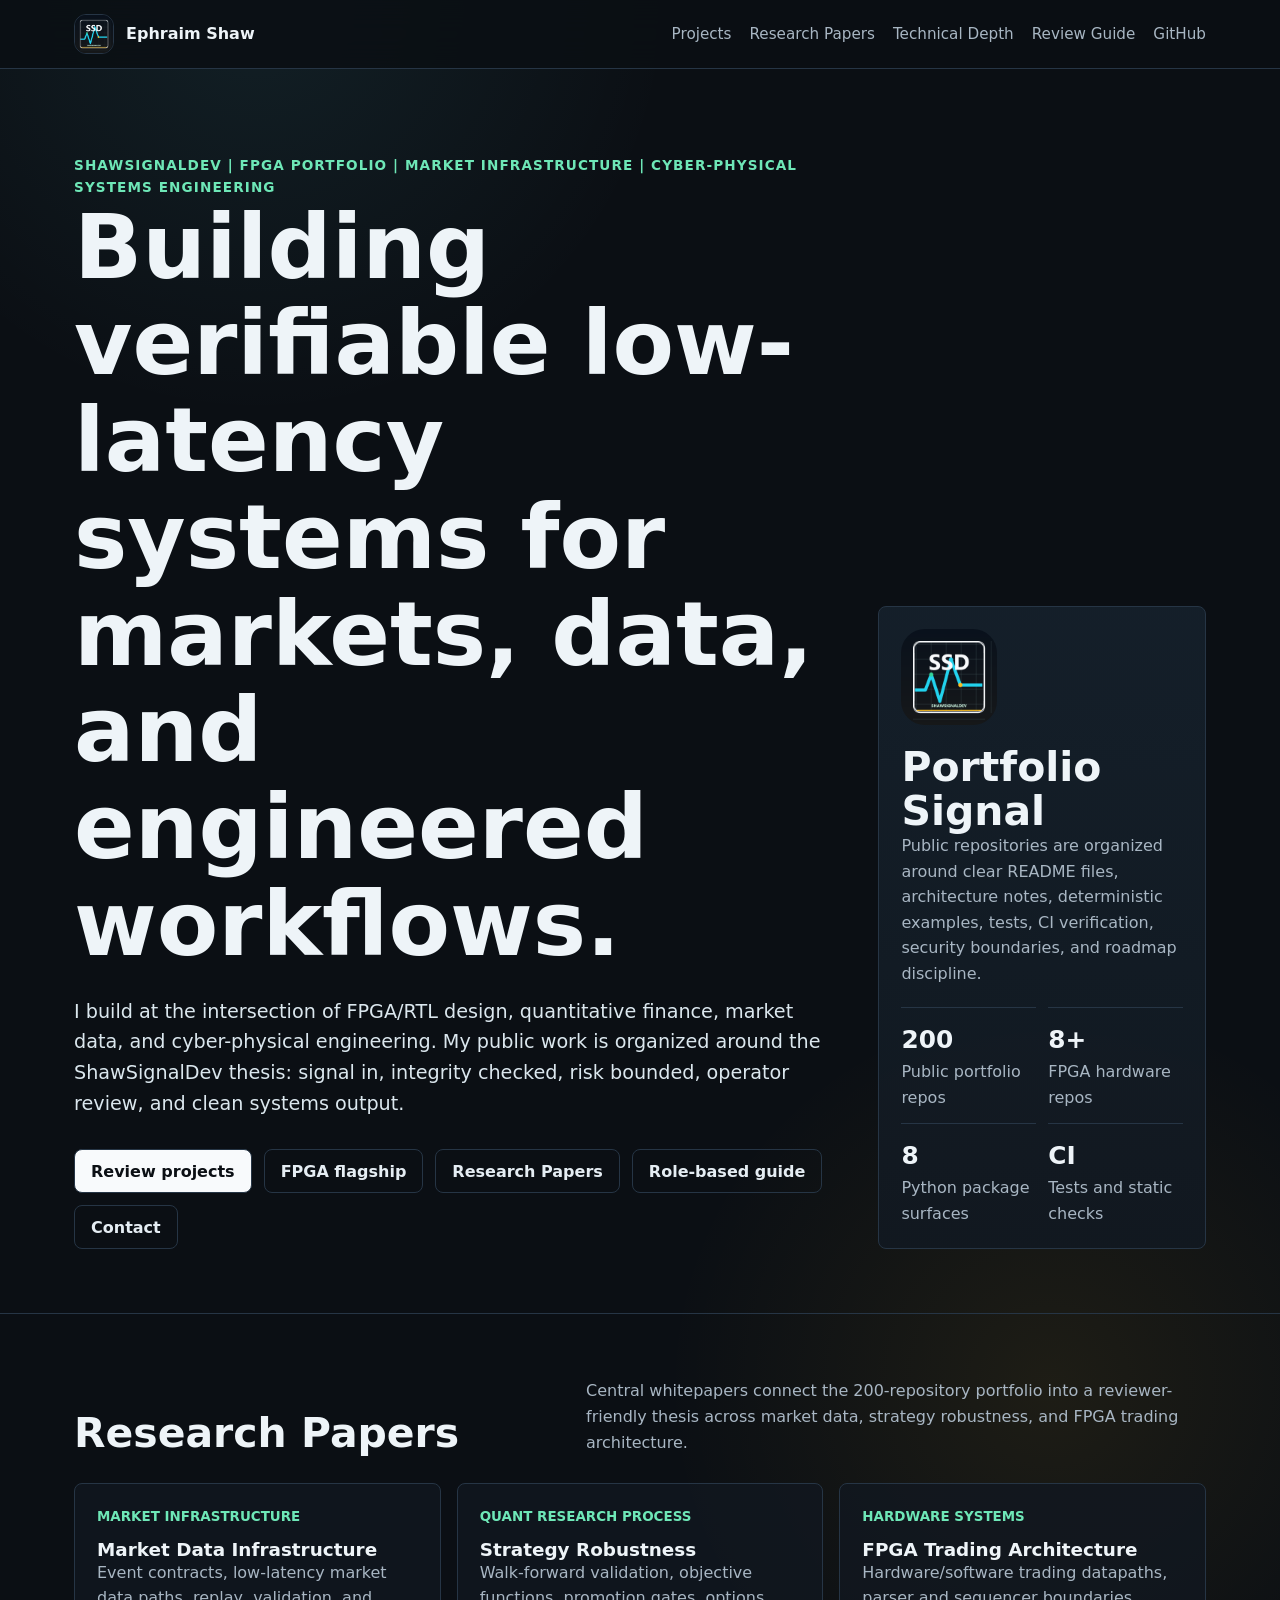
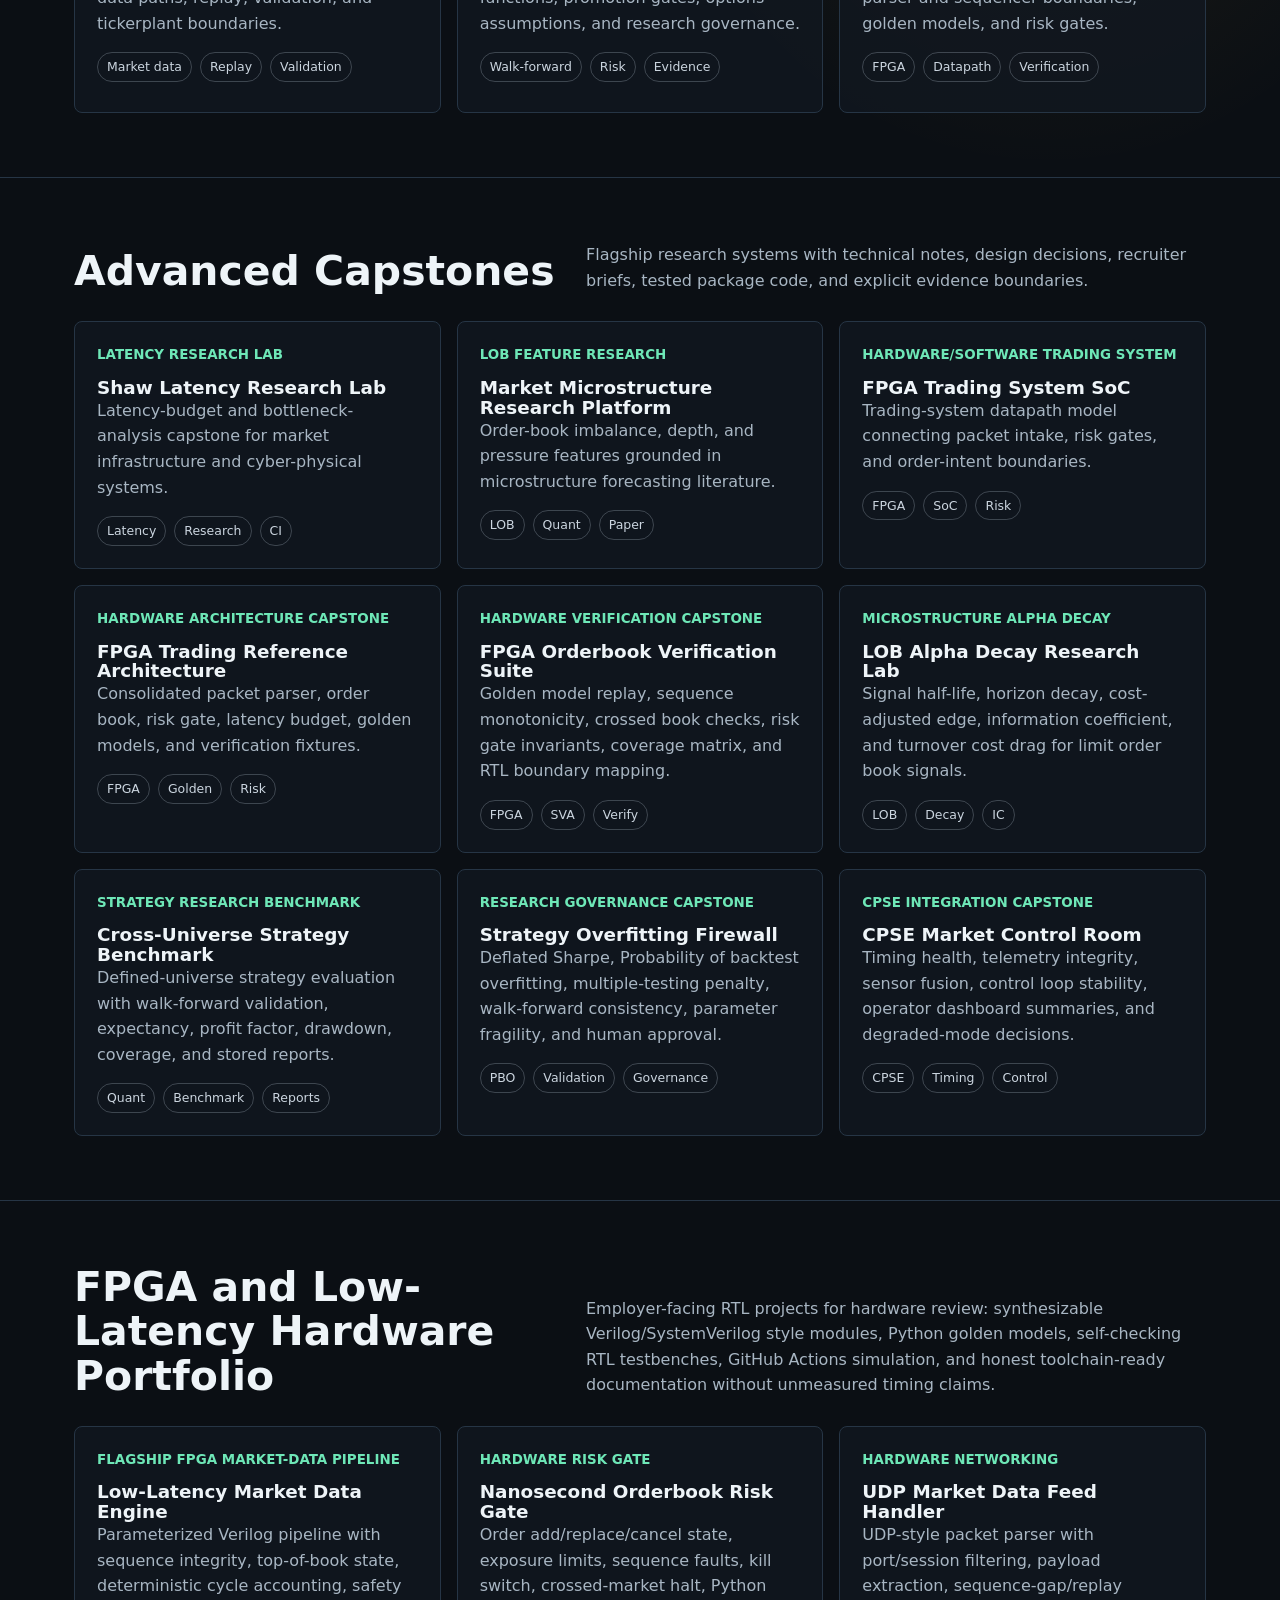
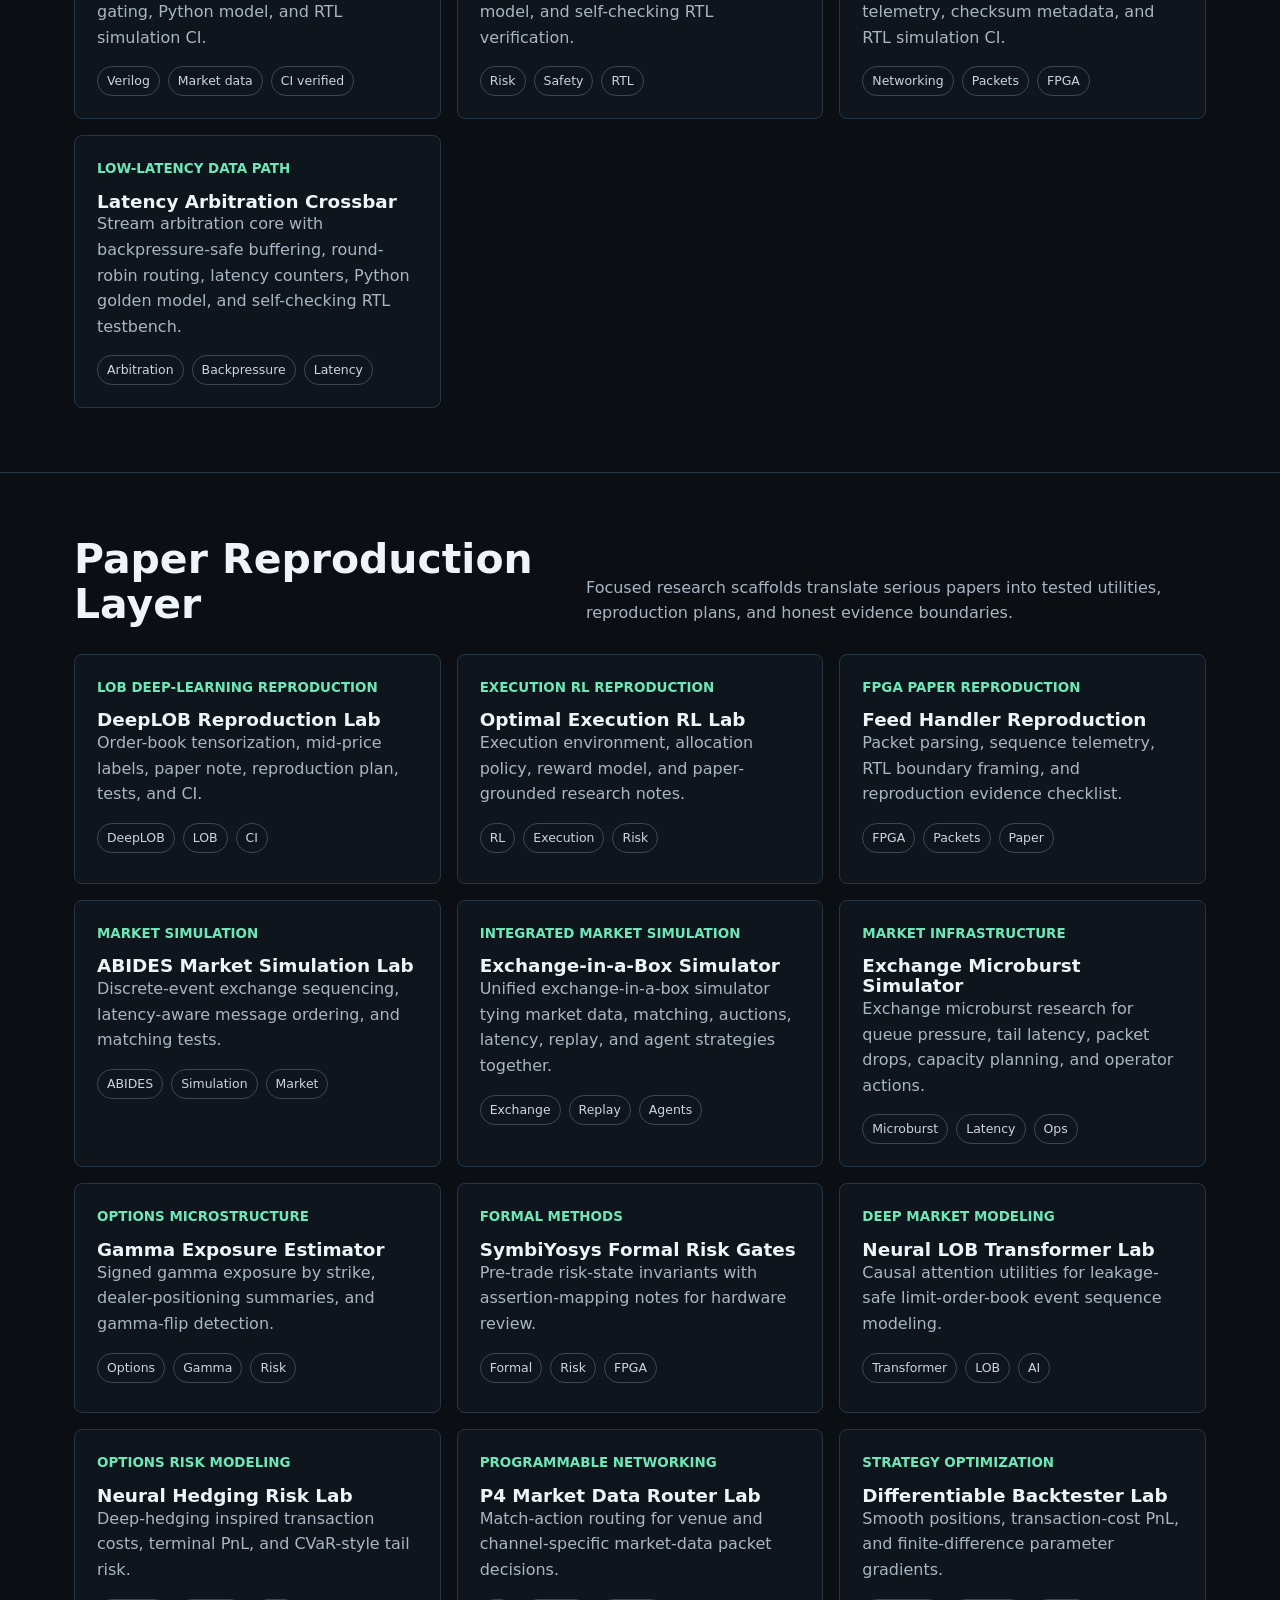
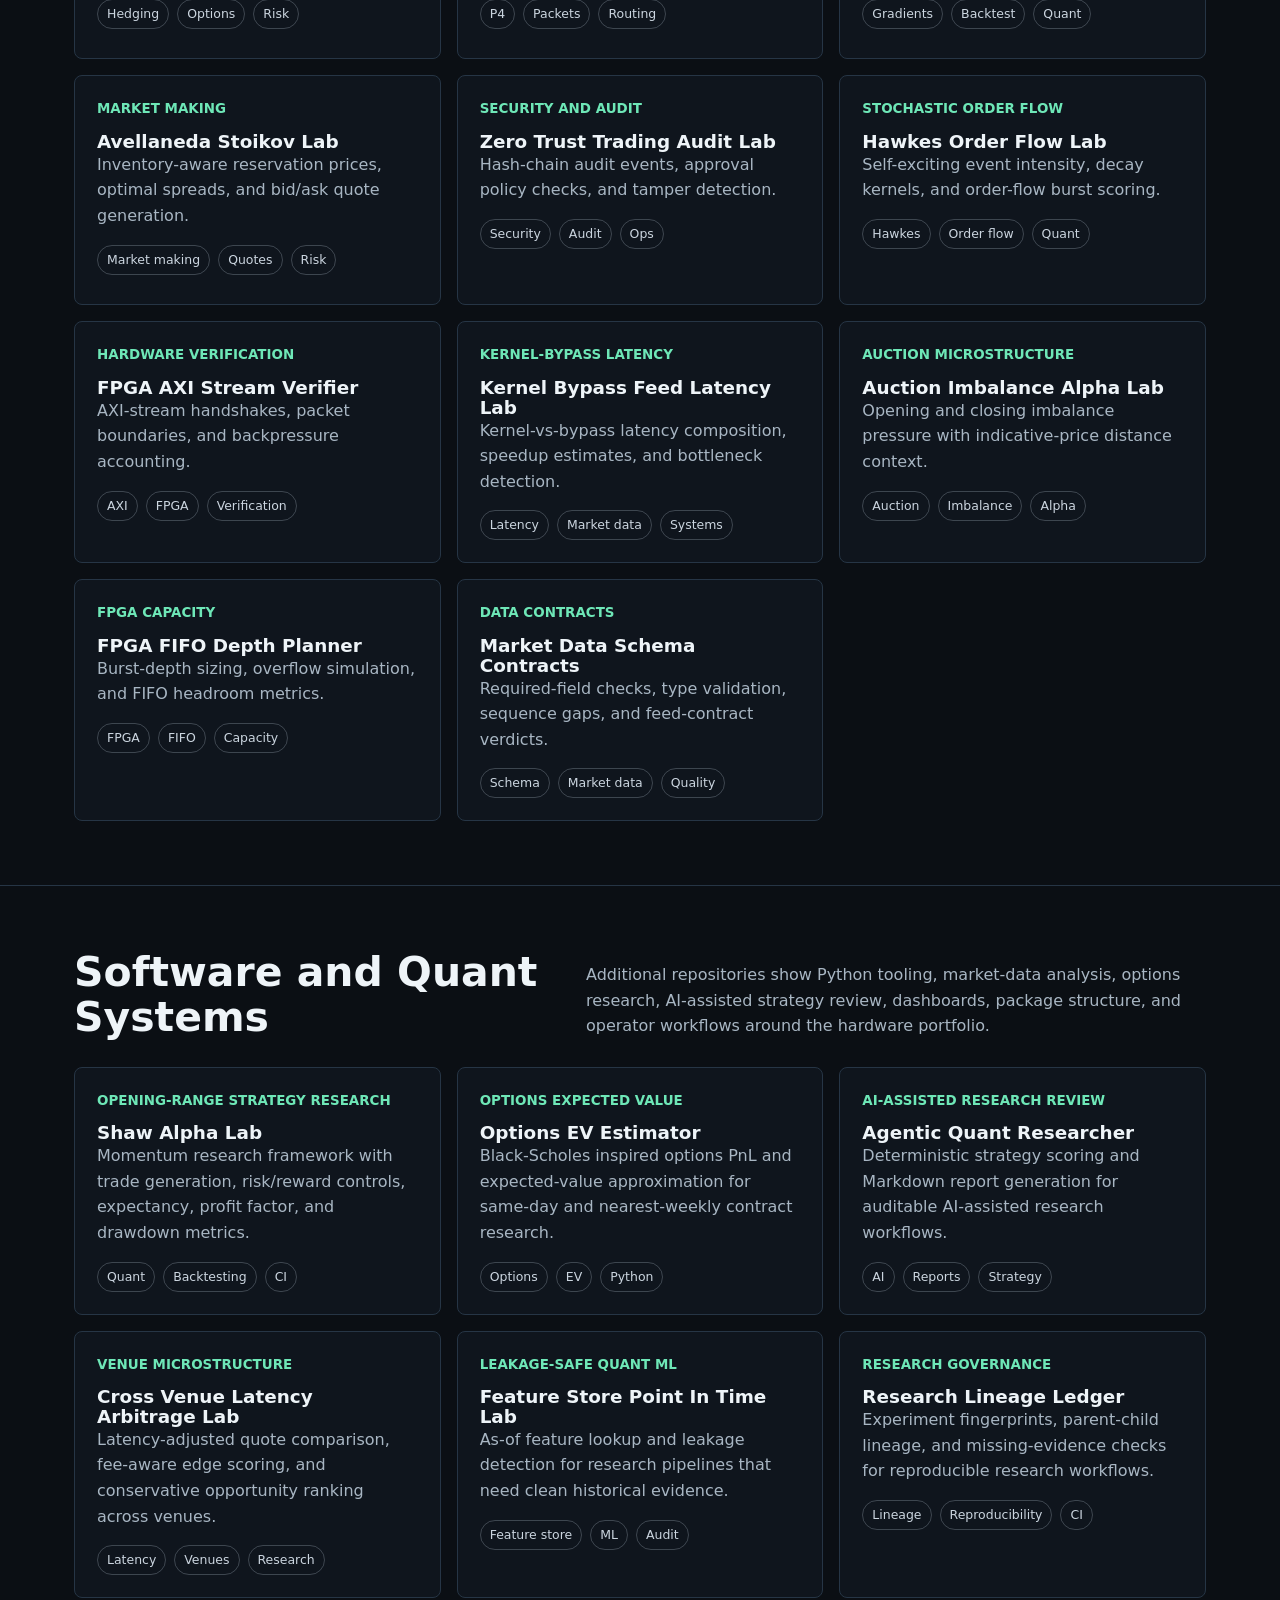
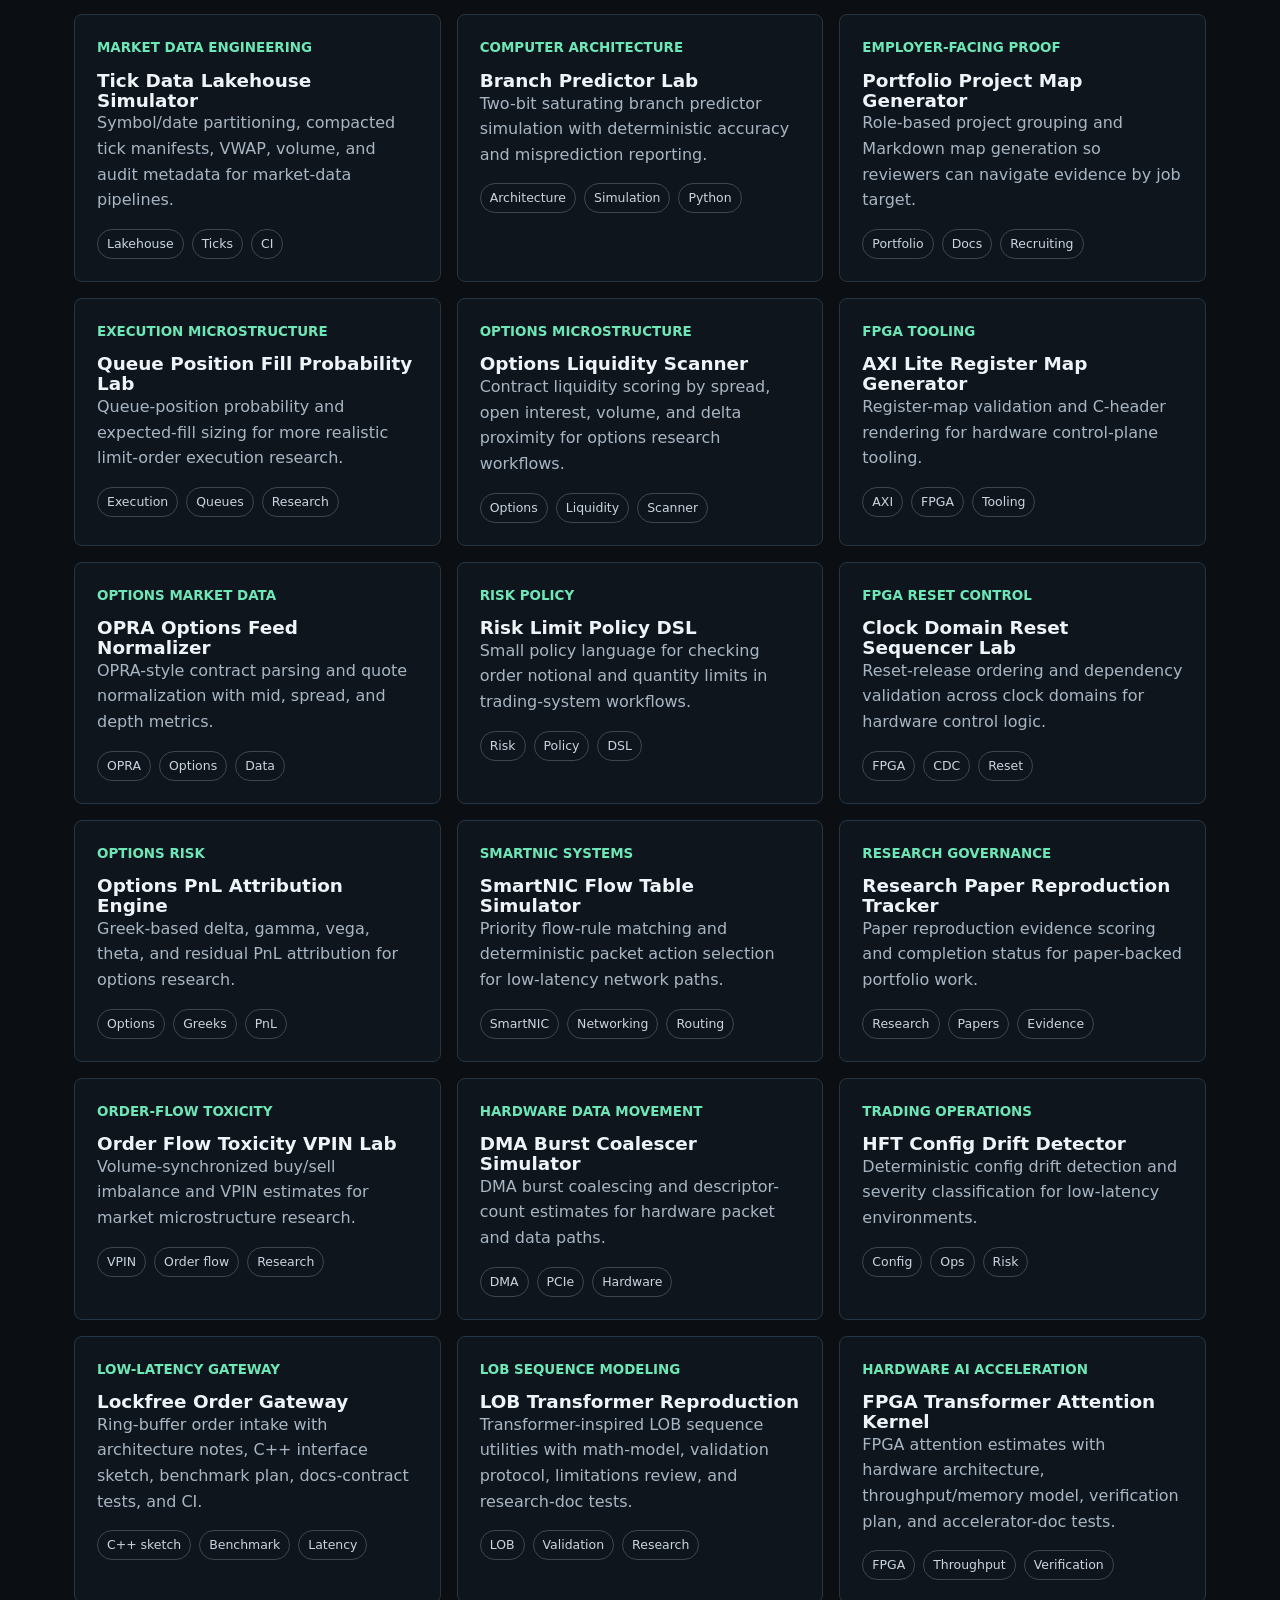
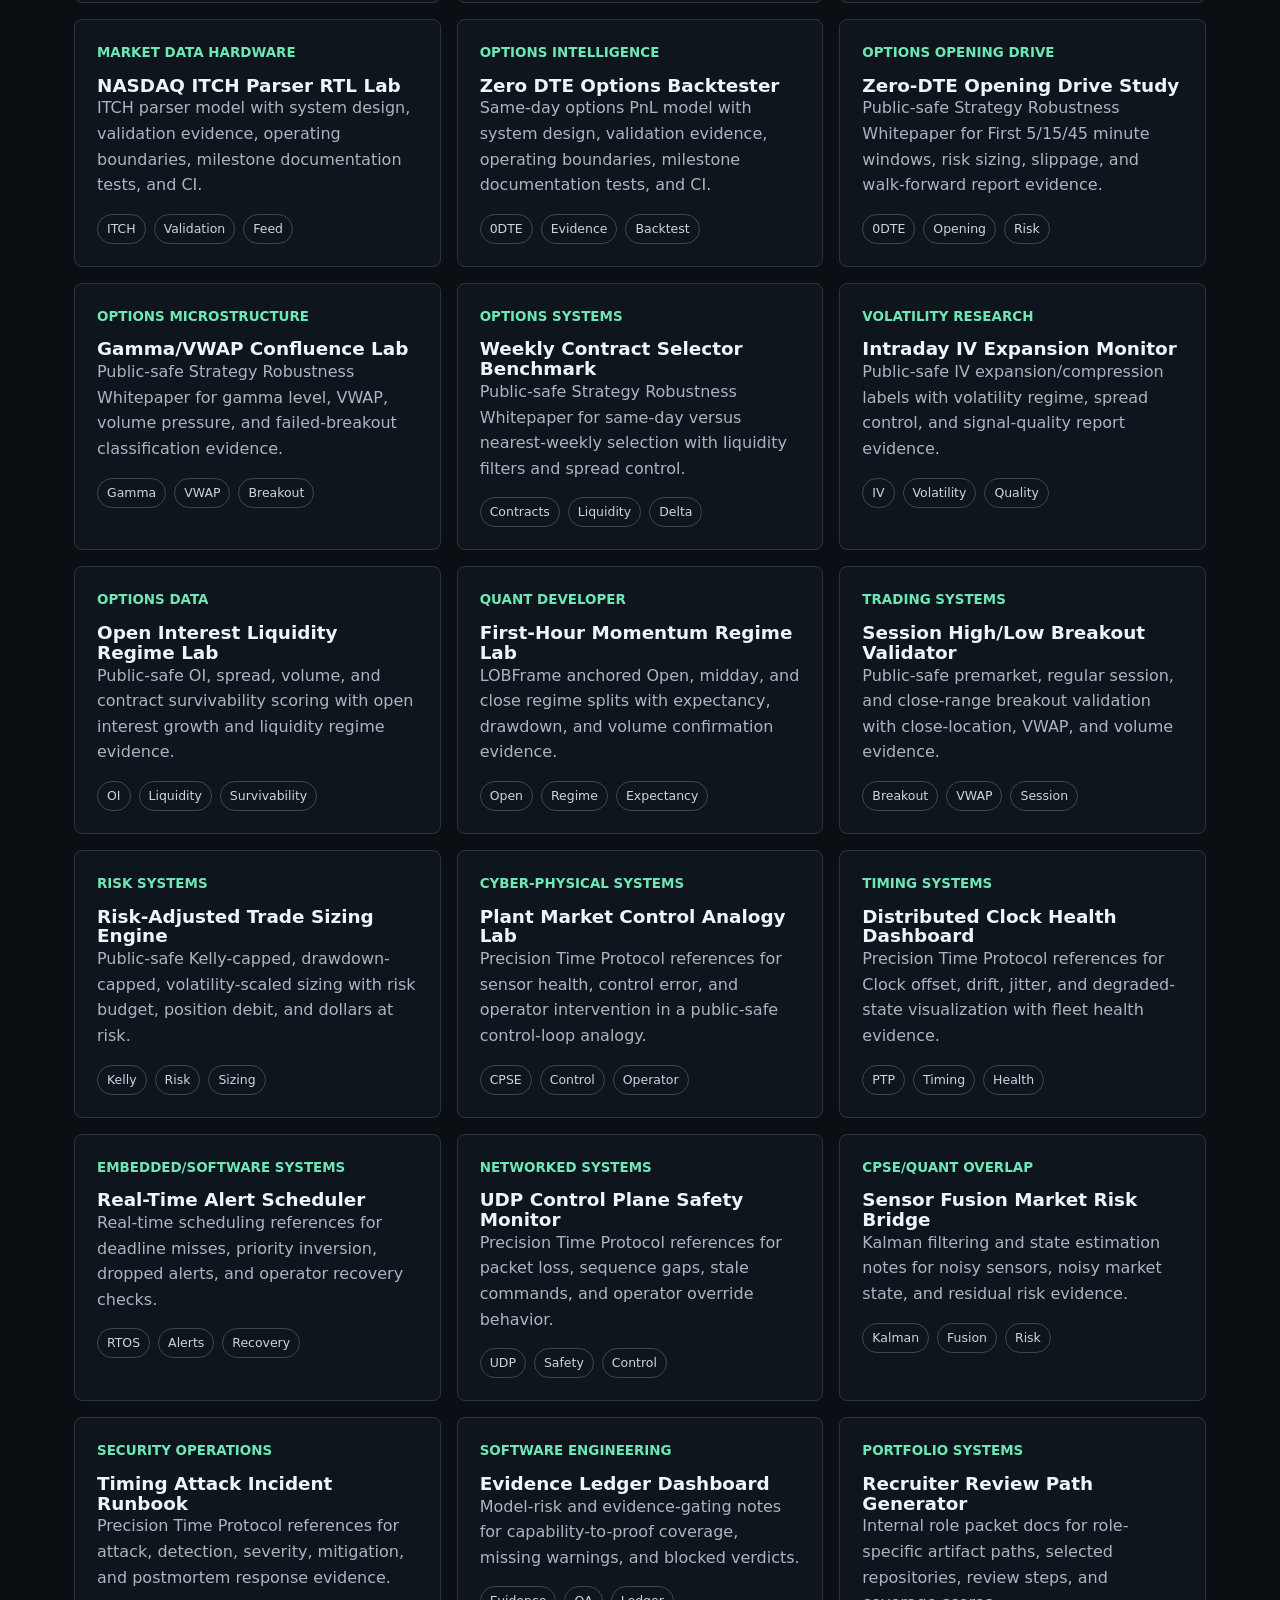
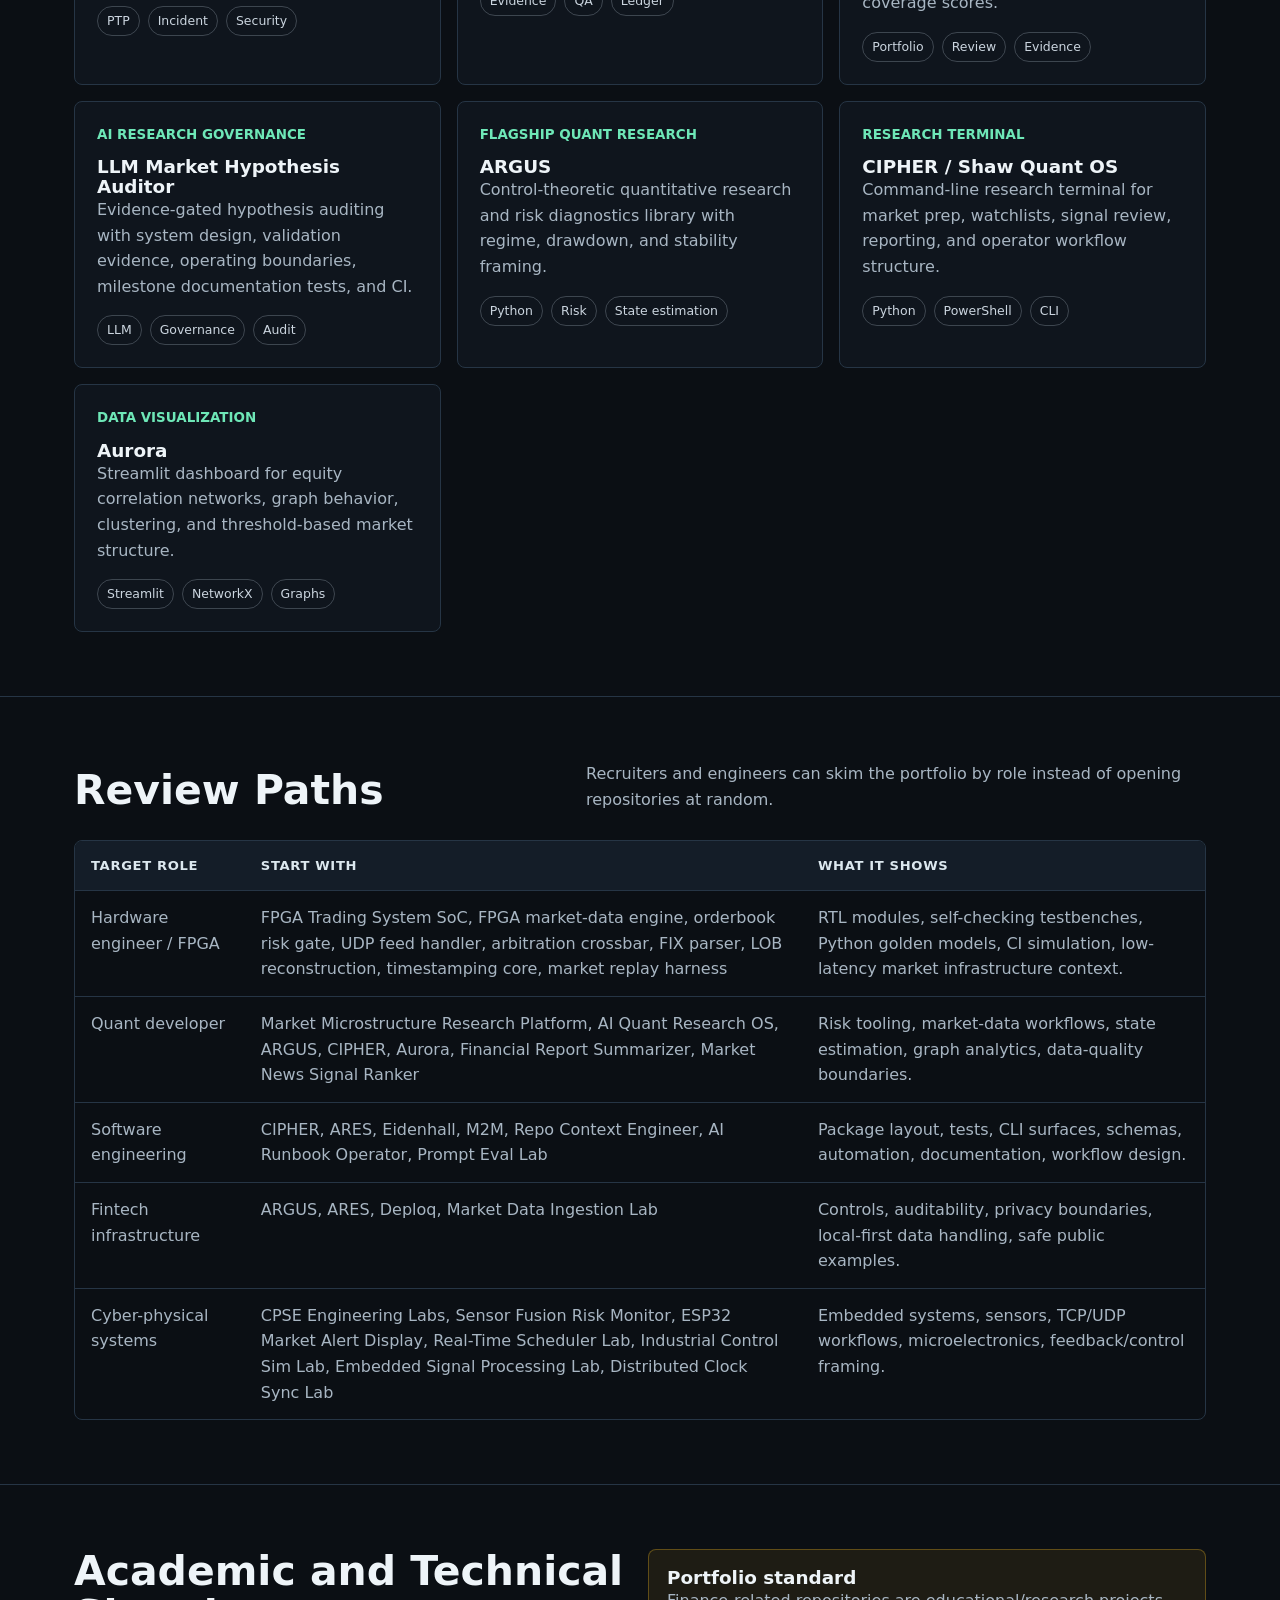
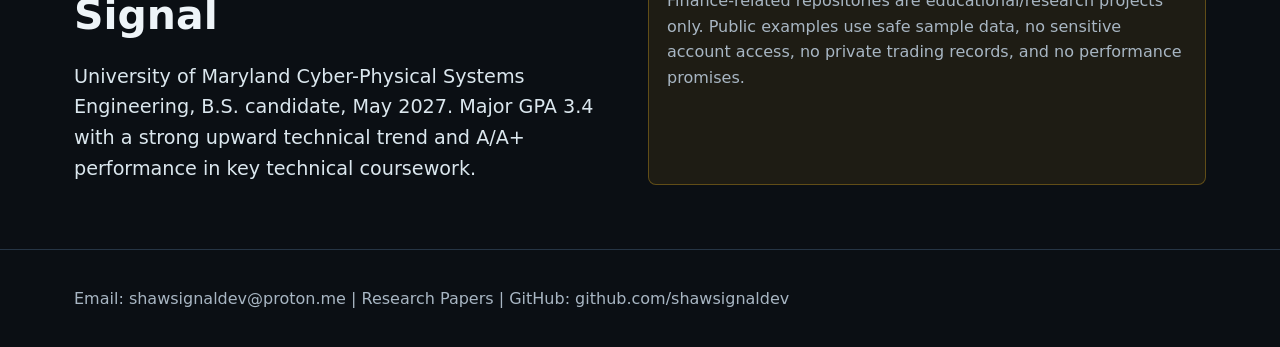
==== index.html @ ce32dd85 "Promote exchange microburst simulator" ====
<!doctype html>
<html lang="en">
  <head>
    <meta charset="utf-8">
    <meta name="viewport" content="width=device-width, initial-scale=1">
    <meta name="description" content="Ephraim Shaw portfolio: quant systems, market infrastructure, applied AI workflows, data tooling, and cyber-physical systems engineering.">
    <title>Ephraim Shaw | Quant Systems and Cyber-Physical Engineering</title>
    <link rel="icon" href="assets/profile-mark.svg" type="image/svg+xml">
    <link rel="stylesheet" href="assets/styles.css">
  </head>
  <body>
    <header class="site-header">
      <nav class="nav" aria-label="Primary navigation">
        <a class="brand" href="index.html">
          <img src="assets/shawsignaldev-avatar.png" alt="ShawSignalDev avatar mark">
          <span>Ephraim Shaw</span>
        </a>
        <div class="nav-links">
          <a href="projects.html">Projects</a>
          <a href="papers.html">Research Papers</a>
          <a href="technical-depth.html">Technical Depth</a>
          <a href="review-guide.html">Review Guide</a>
          <a href="https://github.com/shawsignaldev">GitHub</a>
        </div>
      </nav>
    </header>

    <main>
      <section class="hero container">
        <div>
          <div class="eyebrow">ShawSignalDev | FPGA Portfolio | Market Infrastructure | Cyber-Physical Systems Engineering</div>
          <h1>Building verifiable low-latency systems for markets, data, and engineered workflows.</h1>
          <p class="lead">I build at the intersection of FPGA/RTL design, quantitative finance, market data, and cyber-physical engineering. My public work is organized around the ShawSignalDev thesis: signal in, integrity checked, risk bounded, operator review, and clean systems output.</p>
          <div class="actions">
            <a class="button primary" href="projects.html">Review projects</a>
            <a class="button secondary" href="https://github.com/shawsignaldev/fpga-low-latency-market-data-engine">FPGA flagship</a>
            <a class="button secondary" href="papers.html">Research Papers</a>
            <a class="button secondary" href="review-guide.html">Role-based guide</a>
            <a class="button secondary" href="mailto:shawsignaldev@proton.me">Contact</a>
          </div>
        </div>
        <aside class="signal-panel" aria-label="Portfolio signal summary">
          <img src="assets/shawsignaldev-avatar.png" alt="">
          <h2>Portfolio Signal</h2>
          <p>Public repositories are organized around clear README files, architecture notes, deterministic examples, tests, CI verification, security boundaries, and roadmap discipline.</p>
          <div class="metric-grid">
            <div class="metric"><strong>200</strong><p>Public portfolio repos</p></div>
            <div class="metric"><strong>8+</strong><p>FPGA hardware repos</p></div>
            <div class="metric"><strong>8</strong><p>Python package surfaces</p></div>
            <div class="metric"><strong>CI</strong><p>Tests and static checks</p></div>
          </div>
        </aside>
      </section>

      <section class="section">
        <div class="container">
          <div class="section-head">
            <h2>Research Papers</h2>
            <p>Central whitepapers connect the 200-repository portfolio into a reviewer-friendly thesis across market data, strategy robustness, and FPGA trading architecture.</p>
          </div>
          <div class="grid cols-3">
            <a class="card featured" href="papers.html">
              <div class="project-meta">Market infrastructure</div>
              <h3>Market Data Infrastructure</h3>
              <p>Event contracts, low-latency market data paths, replay, validation, and tickerplant boundaries.</p>
              <div class="tag-row"><span class="tag">Market data</span><span class="tag">Replay</span><span class="tag">Validation</span></div>
            </a>
            <a class="card featured" href="papers.html">
              <div class="project-meta">Quant research process</div>
              <h3>Strategy Robustness</h3>
              <p>Walk-forward validation, objective functions, promotion gates, options assumptions, and research governance.</p>
              <div class="tag-row"><span class="tag">Walk-forward</span><span class="tag">Risk</span><span class="tag">Evidence</span></div>
            </a>
            <a class="card featured" href="papers.html">
              <div class="project-meta">Hardware systems</div>
              <h3>FPGA Trading Architecture</h3>
              <p>Hardware/software trading datapaths, parser and sequencer boundaries, golden models, and risk gates.</p>
              <div class="tag-row"><span class="tag">FPGA</span><span class="tag">Datapath</span><span class="tag">Verification</span></div>
            </a>
          </div>
        </div>
      </section>

      <section class="section">
        <div class="container">
          <div class="section-head">
            <h2>Advanced Capstones</h2>
            <p>Flagship research systems with technical notes, design decisions, recruiter briefs, tested package code, and explicit evidence boundaries.</p>
          </div>
          <div class="grid cols-3">
            <a class="card featured" href="https://github.com/shawsignaldev/shaw-latency-research-lab">
              <div class="project-meta">Latency research lab</div>
              <h3>Shaw Latency Research Lab</h3>
              <p>Latency-budget and bottleneck-analysis capstone for market infrastructure and cyber-physical systems.</p>
              <div class="tag-row"><span class="tag">Latency</span><span class="tag">Research</span><span class="tag">CI</span></div>
            </a>
            <a class="card featured" href="https://github.com/shawsignaldev/market-microstructure-research-platform">
              <div class="project-meta">LOB feature research</div>
              <h3>Market Microstructure Research Platform</h3>
              <p>Order-book imbalance, depth, and pressure features grounded in microstructure forecasting literature.</p>
              <div class="tag-row"><span class="tag">LOB</span><span class="tag">Quant</span><span class="tag">Paper</span></div>
            </a>
            <a class="card featured" href="https://github.com/shawsignaldev/fpga-trading-system-soc">
              <div class="project-meta">Hardware/software trading system</div>
              <h3>FPGA Trading System SoC</h3>
              <p>Trading-system datapath model connecting packet intake, risk gates, and order-intent boundaries.</p>
              <div class="tag-row"><span class="tag">FPGA</span><span class="tag">SoC</span><span class="tag">Risk</span></div>
            </a>
            <a class="card featured" href="https://github.com/shawsignaldev/fpga-trading-reference-architecture">
              <div class="project-meta">Hardware architecture capstone</div>
              <h3>FPGA Trading Reference Architecture</h3>
              <p>Consolidated packet parser, order book, risk gate, latency budget, golden models, and verification fixtures.</p>
              <div class="tag-row"><span class="tag">FPGA</span><span class="tag">Golden</span><span class="tag">Risk</span></div>
            </a>
            <a class="card featured" href="https://github.com/shawsignaldev/fpga-orderbook-verification-suite">
              <div class="project-meta">Hardware verification capstone</div>
              <h3>FPGA Orderbook Verification Suite</h3>
              <p>Golden model replay, sequence monotonicity, crossed book checks, risk gate invariants, coverage matrix, and RTL boundary mapping.</p>
              <div class="tag-row"><span class="tag">FPGA</span><span class="tag">SVA</span><span class="tag">Verify</span></div>
            </a>
            <a class="card featured" href="https://github.com/shawsignaldev/lob-alpha-decay-research-lab">
              <div class="project-meta">Microstructure alpha decay</div>
              <h3>LOB Alpha Decay Research Lab</h3>
              <p>Signal half-life, horizon decay, cost-adjusted edge, information coefficient, and turnover cost drag for limit order book signals.</p>
              <div class="tag-row"><span class="tag">LOB</span><span class="tag">Decay</span><span class="tag">IC</span></div>
            </a>
            <a class="card featured" href="https://github.com/shawsignaldev/cross-universe-strategy-benchmark">
              <div class="project-meta">Strategy research benchmark</div>
              <h3>Cross-Universe Strategy Benchmark</h3>
              <p>Defined-universe strategy evaluation with walk-forward validation, expectancy, profit factor, drawdown, coverage, and stored reports.</p>
              <div class="tag-row"><span class="tag">Quant</span><span class="tag">Benchmark</span><span class="tag">Reports</span></div>
            </a>
            <a class="card featured" href="https://github.com/shawsignaldev/strategy-overfitting-firewall">
              <div class="project-meta">Research governance capstone</div>
              <h3>Strategy Overfitting Firewall</h3>
              <p>Deflated Sharpe, Probability of backtest overfitting, multiple-testing penalty, walk-forward consistency, parameter fragility, and human approval.</p>
              <div class="tag-row"><span class="tag">PBO</span><span class="tag">Validation</span><span class="tag">Governance</span></div>
            </a>
            <a class="card featured" href="https://github.com/shawsignaldev/cpse-market-control-room">
              <div class="project-meta">CPSE integration capstone</div>
              <h3>CPSE Market Control Room</h3>
              <p>Timing health, telemetry integrity, sensor fusion, control loop stability, operator dashboard summaries, and degraded-mode decisions.</p>
              <div class="tag-row"><span class="tag">CPSE</span><span class="tag">Timing</span><span class="tag">Control</span></div>
            </a>
          </div>
        </div>
      </section>

      <section class="section">
        <div class="container">
          <div class="section-head">
            <h2>FPGA and Low-Latency Hardware Portfolio</h2>
            <p>Employer-facing RTL projects for hardware review: synthesizable Verilog/SystemVerilog style modules, Python golden models, self-checking RTL testbenches, GitHub Actions simulation, and honest toolchain-ready documentation without unmeasured timing claims.</p>
          </div>
          <div class="grid cols-3">
            <a class="card featured" href="https://github.com/shawsignaldev/fpga-low-latency-market-data-engine">
              <div class="project-meta">Flagship FPGA market-data pipeline</div>
              <h3>Low-Latency Market Data Engine</h3>
              <p>Parameterized Verilog pipeline with sequence integrity, top-of-book state, deterministic cycle accounting, safety gating, Python model, and RTL simulation CI.</p>
              <div class="tag-row"><span class="tag">Verilog</span><span class="tag">Market data</span><span class="tag">CI verified</span></div>
            </a>
            <a class="card featured" href="https://github.com/shawsignaldev/fpga-nanosecond-orderbook-risk-gate">
              <div class="project-meta">Hardware risk gate</div>
              <h3>Nanosecond Orderbook Risk Gate</h3>
              <p>Order add/replace/cancel state, exposure limits, sequence faults, kill switch, crossed-market halt, Python model, and self-checking RTL verification.</p>
              <div class="tag-row"><span class="tag">Risk</span><span class="tag">Safety</span><span class="tag">RTL</span></div>
            </a>
            <a class="card featured" href="https://github.com/shawsignaldev/fpga-udp-market-data-feed-handler">
              <div class="project-meta">Hardware networking</div>
              <h3>UDP Market Data Feed Handler</h3>
              <p>UDP-style packet parser with port/session filtering, payload extraction, sequence-gap/replay telemetry, checksum metadata, and RTL simulation CI.</p>
              <div class="tag-row"><span class="tag">Networking</span><span class="tag">Packets</span><span class="tag">FPGA</span></div>
            </a>
            <a class="card featured" href="https://github.com/shawsignaldev/fpga-latency-arbitration-crossbar">
              <div class="project-meta">Low-latency data path</div>
              <h3>Latency Arbitration Crossbar</h3>
              <p>Stream arbitration core with backpressure-safe buffering, round-robin routing, latency counters, Python golden model, and self-checking RTL testbench.</p>
              <div class="tag-row"><span class="tag">Arbitration</span><span class="tag">Backpressure</span><span class="tag">Latency</span></div>
            </a>
          </div>
        </div>
      </section>

      <section class="section">
        <div class="container">
          <div class="section-head">
            <h2>Paper Reproduction Layer</h2>
            <p>Focused research scaffolds translate serious papers into tested utilities, reproduction plans, and honest evidence boundaries.</p>
          </div>
          <div class="grid cols-3">
            <a class="card featured" href="https://github.com/shawsignaldev/deeplob-reproduction-lab">
              <div class="project-meta">LOB deep-learning reproduction</div>
              <h3>DeepLOB Reproduction Lab</h3>
              <p>Order-book tensorization, mid-price labels, paper note, reproduction plan, tests, and CI.</p>
              <div class="tag-row"><span class="tag">DeepLOB</span><span class="tag">LOB</span><span class="tag">CI</span></div>
            </a>
            <a class="card featured" href="https://github.com/shawsignaldev/optimal-execution-rl-lab">
              <div class="project-meta">Execution RL reproduction</div>
              <h3>Optimal Execution RL Lab</h3>
              <p>Execution environment, allocation policy, reward model, and paper-grounded research notes.</p>
              <div class="tag-row"><span class="tag">RL</span><span class="tag">Execution</span><span class="tag">Risk</span></div>
            </a>
            <a class="card featured" href="https://github.com/shawsignaldev/fpga-feed-handler-paper-reproduction">
              <div class="project-meta">FPGA paper reproduction</div>
              <h3>Feed Handler Reproduction</h3>
              <p>Packet parsing, sequence telemetry, RTL boundary framing, and reproduction evidence checklist.</p>
              <div class="tag-row"><span class="tag">FPGA</span><span class="tag">Packets</span><span class="tag">Paper</span></div>
            </a>
            <a class="card featured" href="https://github.com/shawsignaldev/abides-market-sim-lab">
              <div class="project-meta">Market simulation</div>
              <h3>ABIDES Market Simulation Lab</h3>
              <p>Discrete-event exchange sequencing, latency-aware message ordering, and matching tests.</p>
              <div class="tag-row"><span class="tag">ABIDES</span><span class="tag">Simulation</span><span class="tag">Market</span></div>
            </a>
            <a class="card featured" href="https://github.com/shawsignaldev/exchange-in-a-box-simulator">
              <div class="project-meta">Integrated market simulation</div>
              <h3>Exchange-in-a-Box Simulator</h3>
              <p>Unified exchange-in-a-box simulator tying market data, matching, auctions, latency, replay, and agent strategies together.</p>
              <div class="tag-row"><span class="tag">Exchange</span><span class="tag">Replay</span><span class="tag">Agents</span></div>
            </a>
            <a class="card featured" href="https://github.com/shawsignaldev/exchange-microburst-simulator">
              <div class="project-meta">Market infrastructure</div>
              <h3>Exchange Microburst Simulator</h3>
              <p>Exchange microburst research for queue pressure, tail latency, packet drops, capacity planning, and operator actions.</p>
              <div class="tag-row"><span class="tag">Microburst</span><span class="tag">Latency</span><span class="tag">Ops</span></div>
            </a>
            <a class="card featured" href="https://github.com/shawsignaldev/gamma-exposure-estimator">
              <div class="project-meta">Options microstructure</div>
              <h3>Gamma Exposure Estimator</h3>
              <p>Signed gamma exposure by strike, dealer-positioning summaries, and gamma-flip detection.</p>
              <div class="tag-row"><span class="tag">Options</span><span class="tag">Gamma</span><span class="tag">Risk</span></div>
            </a>
            <a class="card featured" href="https://github.com/shawsignaldev/symbiyosys-formal-risk-gates">
              <div class="project-meta">Formal methods</div>
              <h3>SymbiYosys Formal Risk Gates</h3>
              <p>Pre-trade risk-state invariants with assertion-mapping notes for hardware review.</p>
              <div class="tag-row"><span class="tag">Formal</span><span class="tag">Risk</span><span class="tag">FPGA</span></div>
            </a>
            <a class="card featured" href="https://github.com/shawsignaldev/neural-lob-transformer-lab">
              <div class="project-meta">Deep market modeling</div>
              <h3>Neural LOB Transformer Lab</h3>
              <p>Causal attention utilities for leakage-safe limit-order-book event sequence modeling.</p>
              <div class="tag-row"><span class="tag">Transformer</span><span class="tag">LOB</span><span class="tag">AI</span></div>
            </a>
            <a class="card featured" href="https://github.com/shawsignaldev/neural-hedging-risk-lab">
              <div class="project-meta">Options risk modeling</div>
              <h3>Neural Hedging Risk Lab</h3>
              <p>Deep-hedging inspired transaction costs, terminal PnL, and CVaR-style tail risk.</p>
              <div class="tag-row"><span class="tag">Hedging</span><span class="tag">Options</span><span class="tag">Risk</span></div>
            </a>
            <a class="card featured" href="https://github.com/shawsignaldev/p4-market-data-router-lab">
              <div class="project-meta">Programmable networking</div>
              <h3>P4 Market Data Router Lab</h3>
              <p>Match-action routing for venue and channel-specific market-data packet decisions.</p>
              <div class="tag-row"><span class="tag">P4</span><span class="tag">Packets</span><span class="tag">Routing</span></div>
            </a>
            <a class="card featured" href="https://github.com/shawsignaldev/differentiable-backtester-lab">
              <div class="project-meta">Strategy optimization</div>
              <h3>Differentiable Backtester Lab</h3>
              <p>Smooth positions, transaction-cost PnL, and finite-difference parameter gradients.</p>
              <div class="tag-row"><span class="tag">Gradients</span><span class="tag">Backtest</span><span class="tag">Quant</span></div>
            </a>
            <a class="card featured" href="https://github.com/shawsignaldev/avellaneda-stoikov-mm-lab">
              <div class="project-meta">Market making</div>
              <h3>Avellaneda Stoikov Lab</h3>
              <p>Inventory-aware reservation prices, optimal spreads, and bid/ask quote generation.</p>
              <div class="tag-row"><span class="tag">Market making</span><span class="tag">Quotes</span><span class="tag">Risk</span></div>
            </a>
            <a class="card featured" href="https://github.com/shawsignaldev/zero-trust-trading-audit-lab">
              <div class="project-meta">Security and audit</div>
              <h3>Zero Trust Trading Audit Lab</h3>
              <p>Hash-chain audit events, approval policy checks, and tamper detection.</p>
              <div class="tag-row"><span class="tag">Security</span><span class="tag">Audit</span><span class="tag">Ops</span></div>
            </a>
            <a class="card featured" href="https://github.com/shawsignaldev/hawkes-order-flow-lab">
              <div class="project-meta">Stochastic order flow</div>
              <h3>Hawkes Order Flow Lab</h3>
              <p>Self-exciting event intensity, decay kernels, and order-flow burst scoring.</p>
              <div class="tag-row"><span class="tag">Hawkes</span><span class="tag">Order flow</span><span class="tag">Quant</span></div>
            </a>
            <a class="card featured" href="https://github.com/shawsignaldev/fpga-axi-stream-verifier">
              <div class="project-meta">Hardware verification</div>
              <h3>FPGA AXI Stream Verifier</h3>
              <p>AXI-stream handshakes, packet boundaries, and backpressure accounting.</p>
              <div class="tag-row"><span class="tag">AXI</span><span class="tag">FPGA</span><span class="tag">Verification</span></div>
            </a>
            <a class="card featured" href="https://github.com/shawsignaldev/kernel-bypass-feed-latency-lab">
              <div class="project-meta">Kernel-bypass latency</div>
              <h3>Kernel Bypass Feed Latency Lab</h3>
              <p>Kernel-vs-bypass latency composition, speedup estimates, and bottleneck detection.</p>
              <div class="tag-row"><span class="tag">Latency</span><span class="tag">Market data</span><span class="tag">Systems</span></div>
            </a>
            <a class="card featured" href="https://github.com/shawsignaldev/auction-imbalance-alpha-lab">
              <div class="project-meta">Auction microstructure</div>
              <h3>Auction Imbalance Alpha Lab</h3>
              <p>Opening and closing imbalance pressure with indicative-price distance context.</p>
              <div class="tag-row"><span class="tag">Auction</span><span class="tag">Imbalance</span><span class="tag">Alpha</span></div>
            </a>
            <a class="card featured" href="https://github.com/shawsignaldev/fpga-fifo-depth-planner">
              <div class="project-meta">FPGA capacity</div>
              <h3>FPGA FIFO Depth Planner</h3>
              <p>Burst-depth sizing, overflow simulation, and FIFO headroom metrics.</p>
              <div class="tag-row"><span class="tag">FPGA</span><span class="tag">FIFO</span><span class="tag">Capacity</span></div>
            </a>
            <a class="card featured" href="https://github.com/shawsignaldev/market-data-schema-contracts">
              <div class="project-meta">Data contracts</div>
              <h3>Market Data Schema Contracts</h3>
              <p>Required-field checks, type validation, sequence gaps, and feed-contract verdicts.</p>
              <div class="tag-row"><span class="tag">Schema</span><span class="tag">Market data</span><span class="tag">Quality</span></div>
            </a>
          </div>
        </div>
      </section>

      <section class="section">
        <div class="container">
          <div class="section-head">
            <h2>Software and Quant Systems</h2>
            <p>Additional repositories show Python tooling, market-data analysis, options research, AI-assisted strategy review, dashboards, package structure, and operator workflows around the hardware portfolio.</p>
          </div>
          <div class="grid cols-3">
            <a class="card featured" href="https://github.com/shawsignaldev/shaw-alpha-lab">
              <div class="project-meta">Opening-range strategy research</div>
              <h3>Shaw Alpha Lab</h3>
              <p>Momentum research framework with trade generation, risk/reward controls, expectancy, profit factor, and drawdown metrics.</p>
              <div class="tag-row"><span class="tag">Quant</span><span class="tag">Backtesting</span><span class="tag">CI</span></div>
            </a>
            <a class="card featured" href="https://github.com/shawsignaldev/options-ev-estimator">
              <div class="project-meta">Options expected value</div>
              <h3>Options EV Estimator</h3>
              <p>Black-Scholes inspired options PnL and expected-value approximation for same-day and nearest-weekly contract research.</p>
              <div class="tag-row"><span class="tag">Options</span><span class="tag">EV</span><span class="tag">Python</span></div>
            </a>
            <a class="card featured" href="https://github.com/shawsignaldev/agentic-quant-researcher">
              <div class="project-meta">AI-assisted research review</div>
              <h3>Agentic Quant Researcher</h3>
              <p>Deterministic strategy scoring and Markdown report generation for auditable AI-assisted research workflows.</p>
              <div class="tag-row"><span class="tag">AI</span><span class="tag">Reports</span><span class="tag">Strategy</span></div>
            </a>
            <a class="card featured" href="https://github.com/shawsignaldev/cross-venue-latency-arbitrage-lab">
              <div class="project-meta">Venue microstructure</div>
              <h3>Cross Venue Latency Arbitrage Lab</h3>
              <p>Latency-adjusted quote comparison, fee-aware edge scoring, and conservative opportunity ranking across venues.</p>
              <div class="tag-row"><span class="tag">Latency</span><span class="tag">Venues</span><span class="tag">Research</span></div>
            </a>
            <a class="card featured" href="https://github.com/shawsignaldev/feature-store-point-in-time-lab">
              <div class="project-meta">Leakage-safe quant ML</div>
              <h3>Feature Store Point In Time Lab</h3>
              <p>As-of feature lookup and leakage detection for research pipelines that need clean historical evidence.</p>
              <div class="tag-row"><span class="tag">Feature store</span><span class="tag">ML</span><span class="tag">Audit</span></div>
            </a>
            <a class="card featured" href="https://github.com/shawsignaldev/research-lineage-ledger">
              <div class="project-meta">Research governance</div>
              <h3>Research Lineage Ledger</h3>
              <p>Experiment fingerprints, parent-child lineage, and missing-evidence checks for reproducible research workflows.</p>
              <div class="tag-row"><span class="tag">Lineage</span><span class="tag">Reproducibility</span><span class="tag">CI</span></div>
            </a>
            <a class="card featured" href="https://github.com/shawsignaldev/tick-data-lakehouse-simulator">
              <div class="project-meta">Market data engineering</div>
              <h3>Tick Data Lakehouse Simulator</h3>
              <p>Symbol/date partitioning, compacted tick manifests, VWAP, volume, and audit metadata for market-data pipelines.</p>
              <div class="tag-row"><span class="tag">Lakehouse</span><span class="tag">Ticks</span><span class="tag">CI</span></div>
            </a>
            <a class="card featured" href="https://github.com/shawsignaldev/branch-predictor-lab">
              <div class="project-meta">Computer architecture</div>
              <h3>Branch Predictor Lab</h3>
              <p>Two-bit saturating branch predictor simulation with deterministic accuracy and misprediction reporting.</p>
              <div class="tag-row"><span class="tag">Architecture</span><span class="tag">Simulation</span><span class="tag">Python</span></div>
            </a>
            <a class="card featured" href="https://github.com/shawsignaldev/portfolio-project-map-generator">
              <div class="project-meta">Employer-facing proof</div>
              <h3>Portfolio Project Map Generator</h3>
              <p>Role-based project grouping and Markdown map generation so reviewers can navigate evidence by job target.</p>
              <div class="tag-row"><span class="tag">Portfolio</span><span class="tag">Docs</span><span class="tag">Recruiting</span></div>
            </a>
            <a class="card featured" href="https://github.com/shawsignaldev/queue-position-fill-probability-lab">
              <div class="project-meta">Execution microstructure</div>
              <h3>Queue Position Fill Probability Lab</h3>
              <p>Queue-position probability and expected-fill sizing for more realistic limit-order execution research.</p>
              <div class="tag-row"><span class="tag">Execution</span><span class="tag">Queues</span><span class="tag">Research</span></div>
            </a>
            <a class="card featured" href="https://github.com/shawsignaldev/options-liquidity-scanner">
              <div class="project-meta">Options microstructure</div>
              <h3>Options Liquidity Scanner</h3>
              <p>Contract liquidity scoring by spread, open interest, volume, and delta proximity for options research workflows.</p>
              <div class="tag-row"><span class="tag">Options</span><span class="tag">Liquidity</span><span class="tag">Scanner</span></div>
            </a>
            <a class="card featured" href="https://github.com/shawsignaldev/axi-lite-register-map-generator">
              <div class="project-meta">FPGA tooling</div>
              <h3>AXI Lite Register Map Generator</h3>
              <p>Register-map validation and C-header rendering for hardware control-plane tooling.</p>
              <div class="tag-row"><span class="tag">AXI</span><span class="tag">FPGA</span><span class="tag">Tooling</span></div>
            </a>
            <a class="card featured" href="https://github.com/shawsignaldev/opra-options-feed-normalizer">
              <div class="project-meta">Options market data</div>
              <h3>OPRA Options Feed Normalizer</h3>
              <p>OPRA-style contract parsing and quote normalization with mid, spread, and depth metrics.</p>
              <div class="tag-row"><span class="tag">OPRA</span><span class="tag">Options</span><span class="tag">Data</span></div>
            </a>
            <a class="card featured" href="https://github.com/shawsignaldev/risk-limit-policy-dsl">
              <div class="project-meta">Risk policy</div>
              <h3>Risk Limit Policy DSL</h3>
              <p>Small policy language for checking order notional and quantity limits in trading-system workflows.</p>
              <div class="tag-row"><span class="tag">Risk</span><span class="tag">Policy</span><span class="tag">DSL</span></div>
            </a>
            <a class="card featured" href="https://github.com/shawsignaldev/clock-domain-reset-sequencer-lab">
              <div class="project-meta">FPGA reset control</div>
              <h3>Clock Domain Reset Sequencer Lab</h3>
              <p>Reset-release ordering and dependency validation across clock domains for hardware control logic.</p>
              <div class="tag-row"><span class="tag">FPGA</span><span class="tag">CDC</span><span class="tag">Reset</span></div>
            </a>
            <a class="card featured" href="https://github.com/shawsignaldev/options-pnl-attribution-engine">
              <div class="project-meta">Options risk</div>
              <h3>Options PnL Attribution Engine</h3>
              <p>Greek-based delta, gamma, vega, theta, and residual PnL attribution for options research.</p>
              <div class="tag-row"><span class="tag">Options</span><span class="tag">Greeks</span><span class="tag">PnL</span></div>
            </a>
            <a class="card featured" href="https://github.com/shawsignaldev/smartnic-flow-table-simulator">
              <div class="project-meta">SmartNIC systems</div>
              <h3>SmartNIC Flow Table Simulator</h3>
              <p>Priority flow-rule matching and deterministic packet action selection for low-latency network paths.</p>
              <div class="tag-row"><span class="tag">SmartNIC</span><span class="tag">Networking</span><span class="tag">Routing</span></div>
            </a>
            <a class="card featured" href="https://github.com/shawsignaldev/research-paper-reproduction-tracker">
              <div class="project-meta">Research governance</div>
              <h3>Research Paper Reproduction Tracker</h3>
              <p>Paper reproduction evidence scoring and completion status for paper-backed portfolio work.</p>
              <div class="tag-row"><span class="tag">Research</span><span class="tag">Papers</span><span class="tag">Evidence</span></div>
            </a>
            <a class="card featured" href="https://github.com/shawsignaldev/order-flow-toxicity-vpin-lab">
              <div class="project-meta">Order-flow toxicity</div>
              <h3>Order Flow Toxicity VPIN Lab</h3>
              <p>Volume-synchronized buy/sell imbalance and VPIN estimates for market microstructure research.</p>
              <div class="tag-row"><span class="tag">VPIN</span><span class="tag">Order flow</span><span class="tag">Research</span></div>
            </a>
            <a class="card featured" href="https://github.com/shawsignaldev/dma-burst-coalescer-simulator">
              <div class="project-meta">Hardware data movement</div>
              <h3>DMA Burst Coalescer Simulator</h3>
              <p>DMA burst coalescing and descriptor-count estimates for hardware packet and data paths.</p>
              <div class="tag-row"><span class="tag">DMA</span><span class="tag">PCIe</span><span class="tag">Hardware</span></div>
            </a>
            <a class="card featured" href="https://github.com/shawsignaldev/hft-config-drift-detector">
              <div class="project-meta">Trading operations</div>
              <h3>HFT Config Drift Detector</h3>
              <p>Deterministic config drift detection and severity classification for low-latency environments.</p>
              <div class="tag-row"><span class="tag">Config</span><span class="tag">Ops</span><span class="tag">Risk</span></div>
            </a>
            <a class="card featured" href="https://github.com/shawsignaldev/lockfree-order-gateway">
              <div class="project-meta">Low-latency gateway</div>
              <h3>Lockfree Order Gateway</h3>
              <p>Ring-buffer order intake with architecture notes, C++ interface sketch, benchmark plan, docs-contract tests, and CI.</p>
              <div class="tag-row"><span class="tag">C++ sketch</span><span class="tag">Benchmark</span><span class="tag">Latency</span></div>
            </a>
            <a class="card featured" href="https://github.com/shawsignaldev/lob-transformer-reproduction">
              <div class="project-meta">LOB sequence modeling</div>
              <h3>LOB Transformer Reproduction</h3>
              <p>Transformer-inspired LOB sequence utilities with math-model, validation protocol, limitations review, and research-doc tests.</p>
              <div class="tag-row"><span class="tag">LOB</span><span class="tag">Validation</span><span class="tag">Research</span></div>
            </a>
            <a class="card featured" href="https://github.com/shawsignaldev/fpga-transformer-attention-kernel">
              <div class="project-meta">Hardware AI acceleration</div>
              <h3>FPGA Transformer Attention Kernel</h3>
              <p>FPGA attention estimates with hardware architecture, throughput/memory model, verification plan, and accelerator-doc tests.</p>
              <div class="tag-row"><span class="tag">FPGA</span><span class="tag">Throughput</span><span class="tag">Verification</span></div>
            </a>
            <a class="card featured" href="https://github.com/shawsignaldev/nasdaq-itch-parser-rtl-lab">
              <div class="project-meta">Market data hardware</div>
              <h3>NASDAQ ITCH Parser RTL Lab</h3>
              <p>ITCH parser model with system design, validation evidence, operating boundaries, milestone documentation tests, and CI.</p>
              <div class="tag-row"><span class="tag">ITCH</span><span class="tag">Validation</span><span class="tag">Feed</span></div>
            </a>
            <a class="card featured" href="https://github.com/shawsignaldev/zero-dte-options-backtester">
              <div class="project-meta">Options intelligence</div>
              <h3>Zero DTE Options Backtester</h3>
              <p>Same-day options PnL model with system design, validation evidence, operating boundaries, milestone documentation tests, and CI.</p>
              <div class="tag-row"><span class="tag">0DTE</span><span class="tag">Evidence</span><span class="tag">Backtest</span></div>
            </a>
            <a class="card featured" href="https://github.com/shawsignaldev/zero-dte-opening-drive-study">
              <div class="project-meta">Options opening drive</div>
              <h3>Zero-DTE Opening Drive Study</h3>
              <p>Public-safe Strategy Robustness Whitepaper for First 5/15/45 minute windows, risk sizing, slippage, and walk-forward report evidence.</p>
              <div class="tag-row"><span class="tag">0DTE</span><span class="tag">Opening</span><span class="tag">Risk</span></div>
            </a>
            <a class="card featured" href="https://github.com/shawsignaldev/gamma-vwap-confluence-lab">
              <div class="project-meta">Options microstructure</div>
              <h3>Gamma/VWAP Confluence Lab</h3>
              <p>Public-safe Strategy Robustness Whitepaper for gamma level, VWAP, volume pressure, and failed-breakout classification evidence.</p>
              <div class="tag-row"><span class="tag">Gamma</span><span class="tag">VWAP</span><span class="tag">Breakout</span></div>
            </a>
            <a class="card featured" href="https://github.com/shawsignaldev/weekly-contract-selector-benchmark">
              <div class="project-meta">Options systems</div>
              <h3>Weekly Contract Selector Benchmark</h3>
              <p>Public-safe Strategy Robustness Whitepaper for same-day versus nearest-weekly selection with liquidity filters and spread control.</p>
              <div class="tag-row"><span class="tag">Contracts</span><span class="tag">Liquidity</span><span class="tag">Delta</span></div>
            </a>
            <a class="card featured" href="https://github.com/shawsignaldev/intraday-iv-expansion-monitor">
              <div class="project-meta">Volatility research</div>
              <h3>Intraday IV Expansion Monitor</h3>
              <p>Public-safe IV expansion/compression labels with volatility regime, spread control, and signal-quality report evidence.</p>
              <div class="tag-row"><span class="tag">IV</span><span class="tag">Volatility</span><span class="tag">Quality</span></div>
            </a>
            <a class="card featured" href="https://github.com/shawsignaldev/open-interest-liquidity-regime-lab">
              <div class="project-meta">Options data</div>
              <h3>Open Interest Liquidity Regime Lab</h3>
              <p>Public-safe OI, spread, volume, and contract survivability scoring with open interest growth and liquidity regime evidence.</p>
              <div class="tag-row"><span class="tag">OI</span><span class="tag">Liquidity</span><span class="tag">Survivability</span></div>
            </a>
            <a class="card featured" href="https://github.com/shawsignaldev/first-hour-momentum-regime-lab">
              <div class="project-meta">Quant developer</div>
              <h3>First-Hour Momentum Regime Lab</h3>
              <p>LOBFrame anchored Open, midday, and close regime splits with expectancy, drawdown, and volume confirmation evidence.</p>
              <div class="tag-row"><span class="tag">Open</span><span class="tag">Regime</span><span class="tag">Expectancy</span></div>
            </a>
            <a class="card featured" href="https://github.com/shawsignaldev/session-high-low-breakout-validator">
              <div class="project-meta">Trading systems</div>
              <h3>Session High/Low Breakout Validator</h3>
              <p>Public-safe premarket, regular session, and close-range breakout validation with close-location, VWAP, and volume evidence.</p>
              <div class="tag-row"><span class="tag">Breakout</span><span class="tag">VWAP</span><span class="tag">Session</span></div>
            </a>
            <a class="card featured" href="https://github.com/shawsignaldev/risk-adjusted-trade-sizing-engine">
              <div class="project-meta">Risk systems</div>
              <h3>Risk-Adjusted Trade Sizing Engine</h3>
              <p>Public-safe Kelly-capped, drawdown-capped, volatility-scaled sizing with risk budget, position debit, and dollars at risk.</p>
              <div class="tag-row"><span class="tag">Kelly</span><span class="tag">Risk</span><span class="tag">Sizing</span></div>
            </a>
            <a class="card featured" href="https://github.com/shawsignaldev/plant-market-control-analogy-lab">
              <div class="project-meta">Cyber-physical systems</div>
              <h3>Plant Market Control Analogy Lab</h3>
              <p>Precision Time Protocol references for sensor health, control error, and operator intervention in a public-safe control-loop analogy.</p>
              <div class="tag-row"><span class="tag">CPSE</span><span class="tag">Control</span><span class="tag">Operator</span></div>
            </a>
            <a class="card featured" href="https://github.com/shawsignaldev/distributed-clock-health-dashboard">
              <div class="project-meta">Timing systems</div>
              <h3>Distributed Clock Health Dashboard</h3>
              <p>Precision Time Protocol references for Clock offset, drift, jitter, and degraded-state visualization with fleet health evidence.</p>
              <div class="tag-row"><span class="tag">PTP</span><span class="tag">Timing</span><span class="tag">Health</span></div>
            </a>
            <a class="card featured" href="https://github.com/shawsignaldev/real-time-alert-scheduler">
              <div class="project-meta">Embedded/software systems</div>
              <h3>Real-Time Alert Scheduler</h3>
              <p>Real-time scheduling references for deadline misses, priority inversion, dropped alerts, and operator recovery checks.</p>
              <div class="tag-row"><span class="tag">RTOS</span><span class="tag">Alerts</span><span class="tag">Recovery</span></div>
            </a>
            <a class="card featured" href="https://github.com/shawsignaldev/udp-control-plane-safety-monitor">
              <div class="project-meta">Networked systems</div>
              <h3>UDP Control Plane Safety Monitor</h3>
              <p>Precision Time Protocol references for packet loss, sequence gaps, stale commands, and operator override behavior.</p>
              <div class="tag-row"><span class="tag">UDP</span><span class="tag">Safety</span><span class="tag">Control</span></div>
            </a>
            <a class="card featured" href="https://github.com/shawsignaldev/sensor-fusion-market-risk-bridge">
              <div class="project-meta">CPSE/quant overlap</div>
              <h3>Sensor Fusion Market Risk Bridge</h3>
              <p>Kalman filtering and state estimation notes for noisy sensors, noisy market state, and residual risk evidence.</p>
              <div class="tag-row"><span class="tag">Kalman</span><span class="tag">Fusion</span><span class="tag">Risk</span></div>
            </a>
            <a class="card featured" href="https://github.com/shawsignaldev/timing-attack-incident-runbook">
              <div class="project-meta">Security operations</div>
              <h3>Timing Attack Incident Runbook</h3>
              <p>Precision Time Protocol references for attack, detection, severity, mitigation, and postmortem response evidence.</p>
              <div class="tag-row"><span class="tag">PTP</span><span class="tag">Incident</span><span class="tag">Security</span></div>
            </a>
            <a class="card featured" href="https://github.com/shawsignaldev/evidence-ledger-dashboard">
              <div class="project-meta">Software engineering</div>
              <h3>Evidence Ledger Dashboard</h3>
              <p>Model-risk and evidence-gating notes for capability-to-proof coverage, missing warnings, and blocked verdicts.</p>
              <div class="tag-row"><span class="tag">Evidence</span><span class="tag">QA</span><span class="tag">Ledger</span></div>
            </a>
            <a class="card featured" href="https://github.com/shawsignaldev/recruiter-review-path-generator">
              <div class="project-meta">Portfolio systems</div>
              <h3>Recruiter Review Path Generator</h3>
              <p>Internal role packet docs for role-specific artifact paths, selected repositories, review steps, and coverage scores.</p>
              <div class="tag-row"><span class="tag">Portfolio</span><span class="tag">Review</span><span class="tag">Evidence</span></div>
            </a>
            <a class="card featured" href="https://github.com/shawsignaldev/llm-market-hypothesis-auditor">
              <div class="project-meta">AI research governance</div>
              <h3>LLM Market Hypothesis Auditor</h3>
              <p>Evidence-gated hypothesis auditing with system design, validation evidence, operating boundaries, milestone documentation tests, and CI.</p>
              <div class="tag-row"><span class="tag">LLM</span><span class="tag">Governance</span><span class="tag">Audit</span></div>
            </a>
            <a class="card featured" href="https://github.com/shawsignaldev/argus">
              <div class="project-meta">Flagship quant research</div>
              <h3>ARGUS</h3>
              <p>Control-theoretic quantitative research and risk diagnostics library with regime, drawdown, and stability framing.</p>
              <div class="tag-row"><span class="tag">Python</span><span class="tag">Risk</span><span class="tag">State estimation</span></div>
            </a>
            <a class="card featured" href="https://github.com/shawsignaldev/cipher">
              <div class="project-meta">Research terminal</div>
              <h3>CIPHER / Shaw Quant OS</h3>
              <p>Command-line research terminal for market prep, watchlists, signal review, reporting, and operator workflow structure.</p>
              <div class="tag-row"><span class="tag">Python</span><span class="tag">PowerShell</span><span class="tag">CLI</span></div>
            </a>
            <a class="card featured" href="https://github.com/shawsignaldev/aurora-market-network-explorer">
              <div class="project-meta">Data visualization</div>
              <h3>Aurora</h3>
              <p>Streamlit dashboard for equity correlation networks, graph behavior, clustering, and threshold-based market structure.</p>
              <div class="tag-row"><span class="tag">Streamlit</span><span class="tag">NetworkX</span><span class="tag">Graphs</span></div>
            </a>
          </div>
        </div>
      </section>

      <section class="section">
        <div class="container">
          <div class="section-head">
            <h2>Review Paths</h2>
            <p>Recruiters and engineers can skim the portfolio by role instead of opening repositories at random.</p>
          </div>
          <div class="table-wrap">
            <table>
              <thead>
                <tr><th>Target role</th><th>Start with</th><th>What it shows</th></tr>
              </thead>
              <tbody>
                <tr><td>Hardware engineer / FPGA</td><td>FPGA Trading System SoC, FPGA market-data engine, orderbook risk gate, UDP feed handler, arbitration crossbar, FIX parser, LOB reconstruction, timestamping core, market replay harness</td><td>RTL modules, self-checking testbenches, Python golden models, CI simulation, low-latency market infrastructure context.</td></tr>
                <tr><td>Quant developer</td><td>Market Microstructure Research Platform, AI Quant Research OS, ARGUS, CIPHER, Aurora, Financial Report Summarizer, Market News Signal Ranker</td><td>Risk tooling, market-data workflows, state estimation, graph analytics, data-quality boundaries.</td></tr>
                <tr><td>Software engineering</td><td>CIPHER, ARES, Eidenhall, M2M, Repo Context Engineer, AI Runbook Operator, Prompt Eval Lab</td><td>Package layout, tests, CLI surfaces, schemas, automation, documentation, workflow design.</td></tr>
                <tr><td>Fintech infrastructure</td><td>ARGUS, ARES, Deploq, Market Data Ingestion Lab</td><td>Controls, auditability, privacy boundaries, local-first data handling, safe public examples.</td></tr>
                <tr><td>Cyber-physical systems</td><td>CPSE Engineering Labs, Sensor Fusion Risk Monitor, ESP32 Market Alert Display, Real-Time Scheduler Lab, Industrial Control Sim Lab, Embedded Signal Processing Lab, Distributed Clock Sync Lab</td><td>Embedded systems, sensors, TCP/UDP workflows, microelectronics, feedback/control framing.</td></tr>
              </tbody>
            </table>
          </div>
        </div>
      </section>

      <section class="section">
        <div class="container grid cols-2">
          <div>
            <h2>Academic and Technical Signal</h2>
            <p class="lead">University of Maryland Cyber-Physical Systems Engineering, B.S. candidate, May 2027. Major GPA 3.4 with a strong upward technical trend and A/A+ performance in key technical coursework.</p>
          </div>
          <div class="notice">
            <h3>Portfolio standard</h3>
            <p>Finance-related repositories are educational/research projects only. Public examples use safe sample data, no sensitive account access, no private trading records, and no performance promises.</p>
          </div>
        </div>
      </section>
    </main>

    <footer class="site-footer">
      <div class="container">
        <p>Email: <a href="mailto:shawsignaldev@proton.me">shawsignaldev@proton.me</a> | <a href="papers.html">Research Papers</a> | GitHub: <a href="https://github.com/shawsignaldev">github.com/shawsignaldev</a></p>
      </div>
    </footer>
  </body>
</html>
---- assets/styles.css ----
:root {
  color-scheme: dark;
  --bg: #0b0f14;
  --surface: #111820;
  --surface-2: #151f2a;
  --text: #eef4f8;
  --muted: #a8b6c3;
  --line: #263545;
  --green: #6ee7b7;
  --cyan: #67e8f9;
  --amber: #fbbf24;
  --red: #f87171;
  --max: 1180px;
}

* {
  box-sizing: border-box;
}

body {
  margin: 0;
  background:
    radial-gradient(circle at 20% 0%, rgba(103, 232, 249, 0.08), transparent 26rem),
    radial-gradient(circle at 82% 12%, rgba(251, 191, 36, 0.08), transparent 24rem),
    var(--bg);
  color: var(--text);
  font-family: Inter, ui-sans-serif, system-ui, -apple-system, BlinkMacSystemFont, "Segoe UI", sans-serif;
  line-height: 1.6;
}

a {
  color: inherit;
  text-decoration: none;
}

a:hover {
  color: var(--cyan);
}

.site-header {
  border-bottom: 1px solid var(--line);
  background: rgba(11, 15, 20, 0.88);
  position: sticky;
  top: 0;
  z-index: 10;
  backdrop-filter: blur(16px);
}

.nav {
  align-items: center;
  display: flex;
  justify-content: space-between;
  margin: 0 auto;
  max-width: var(--max);
  min-height: 68px;
  padding: 0 24px;
}

.brand {
  align-items: center;
  display: flex;
  gap: 12px;
  font-weight: 700;
  letter-spacing: 0;
}

.brand img {
  border: 1px solid var(--line);
  border-radius: 12px;
  height: 40px;
  width: 40px;
}

.nav-links {
  display: flex;
  gap: 18px;
  font-size: 0.95rem;
  color: var(--muted);
}

.container {
  margin: 0 auto;
  max-width: var(--max);
  padding: 0 24px;
}

.hero {
  display: grid;
  gap: 40px;
  grid-template-columns: minmax(0, 1.4fr) minmax(300px, 0.6fr);
  padding: 86px 24px 64px;
}

.eyebrow {
  color: var(--green);
  font-size: 0.85rem;
  font-weight: 700;
  letter-spacing: 0.08em;
  text-transform: uppercase;
}

h1,
h2,
h3 {
  line-height: 1.08;
  margin: 0;
}

h1 {
  font-size: clamp(3rem, 7vw, 6.5rem);
  max-width: 980px;
}

h2 {
  font-size: clamp(1.8rem, 3.2vw, 3rem);
}

h3 {
  font-size: 1.15rem;
}

p {
  color: var(--muted);
  margin: 0;
}

.lead {
  color: #dbe7ee;
  font-size: 1.2rem;
  margin-top: 24px;
  max-width: 820px;
}

.actions {
  display: flex;
  flex-wrap: wrap;
  gap: 12px;
  margin-top: 30px;
}

.button {
  align-items: center;
  border: 1px solid var(--line);
  border-radius: 8px;
  display: inline-flex;
  font-weight: 700;
  min-height: 44px;
  padding: 0 16px;
}

.button.primary {
  background: #f8fafc;
  color: #0b0f14;
}

.button.secondary {
  color: #e5edf3;
}

.signal-panel {
  align-self: end;
  background: linear-gradient(180deg, rgba(21, 31, 42, 0.96), rgba(17, 24, 32, 0.96));
  border: 1px solid var(--line);
  border-radius: 8px;
  padding: 22px;
}

.signal-panel img {
  border-radius: 24px;
  display: block;
  margin-bottom: 20px;
  width: 96px;
}

.metric-grid {
  display: grid;
  gap: 12px;
  grid-template-columns: repeat(2, minmax(0, 1fr));
  margin-top: 20px;
}

.metric {
  border-top: 1px solid var(--line);
  padding-top: 12px;
}

.metric strong {
  color: var(--text);
  display: block;
  font-size: 1.55rem;
}

.section {
  border-top: 1px solid var(--line);
  padding: 64px 0;
}

.section-head {
  align-items: end;
  display: flex;
  gap: 24px;
  justify-content: space-between;
  margin-bottom: 28px;
}

.section-head p {
  max-width: 620px;
}

.grid {
  display: grid;
  gap: 16px;
}

.grid.cols-3 {
  grid-template-columns: repeat(3, minmax(0, 1fr));
}

.grid.cols-2 {
  grid-template-columns: repeat(2, minmax(0, 1fr));
}

.card {
  background: rgba(17, 24, 32, 0.78);
  border: 1px solid var(--line);
  border-radius: 8px;
  padding: 22px;
}

.card.featured {
  min-height: 230px;
}

.tag-row {
  display: flex;
  flex-wrap: wrap;
  gap: 8px;
  margin-top: 16px;
}

.tag {
  border: 1px solid rgba(168, 182, 195, 0.3);
  border-radius: 999px;
  color: #cbd5df;
  font-size: 0.78rem;
  padding: 4px 9px;
}

.project-meta {
  color: var(--green);
  font-size: 0.84rem;
  font-weight: 700;
  margin-bottom: 12px;
  text-transform: uppercase;
}

.table-wrap {
  border: 1px solid var(--line);
  border-radius: 8px;
  overflow-x: auto;
}

table {
  border-collapse: collapse;
  min-width: 780px;
  width: 100%;
}

th,
td {
  border-bottom: 1px solid var(--line);
  padding: 14px 16px;
  text-align: left;
  vertical-align: top;
}

th {
  background: rgba(21, 31, 42, 0.92);
  color: #dce8ef;
  font-size: 0.82rem;
  letter-spacing: 0.05em;
  text-transform: uppercase;
}

td {
  color: var(--muted);
}

tr:last-child td {
  border-bottom: 0;
}

.accent {
  color: var(--amber);
}

.notice {
  background: rgba(251, 191, 36, 0.08);
  border: 1px solid rgba(251, 191, 36, 0.3);
  border-radius: 8px;
  padding: 18px;
}

.site-footer {
  border-top: 1px solid var(--line);
  color: var(--muted);
  padding: 36px 0;
}

@media (max-width: 840px) {
  .nav {
    align-items: flex-start;
    flex-direction: column;
    gap: 14px;
    padding: 16px 20px;
  }

  .nav-links {
    flex-wrap: wrap;
    gap: 12px;
  }

  .hero {
    grid-template-columns: 1fr;
    padding-top: 54px;
  }

  .grid.cols-3,
  .grid.cols-2 {
    grid-template-columns: 1fr;
  }

  .section-head {
    align-items: flex-start;
    flex-direction: column;
  }
}
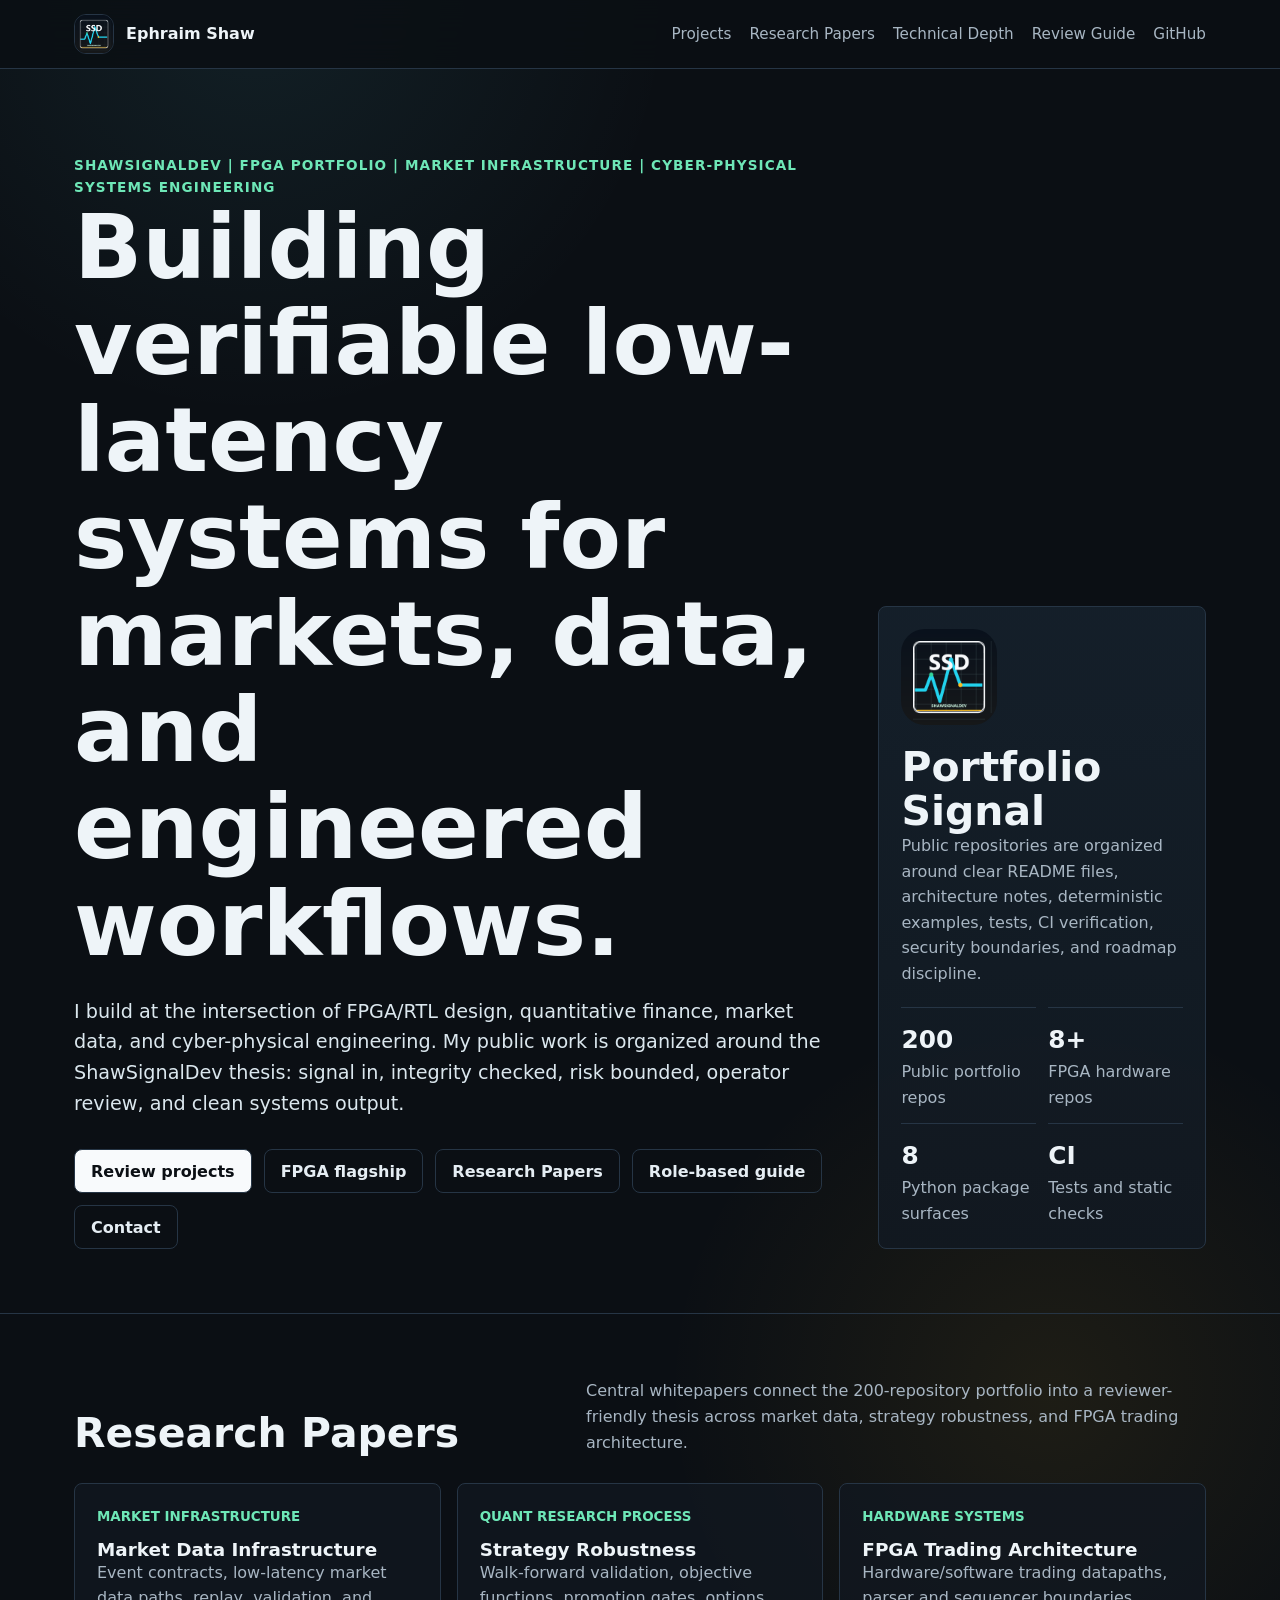
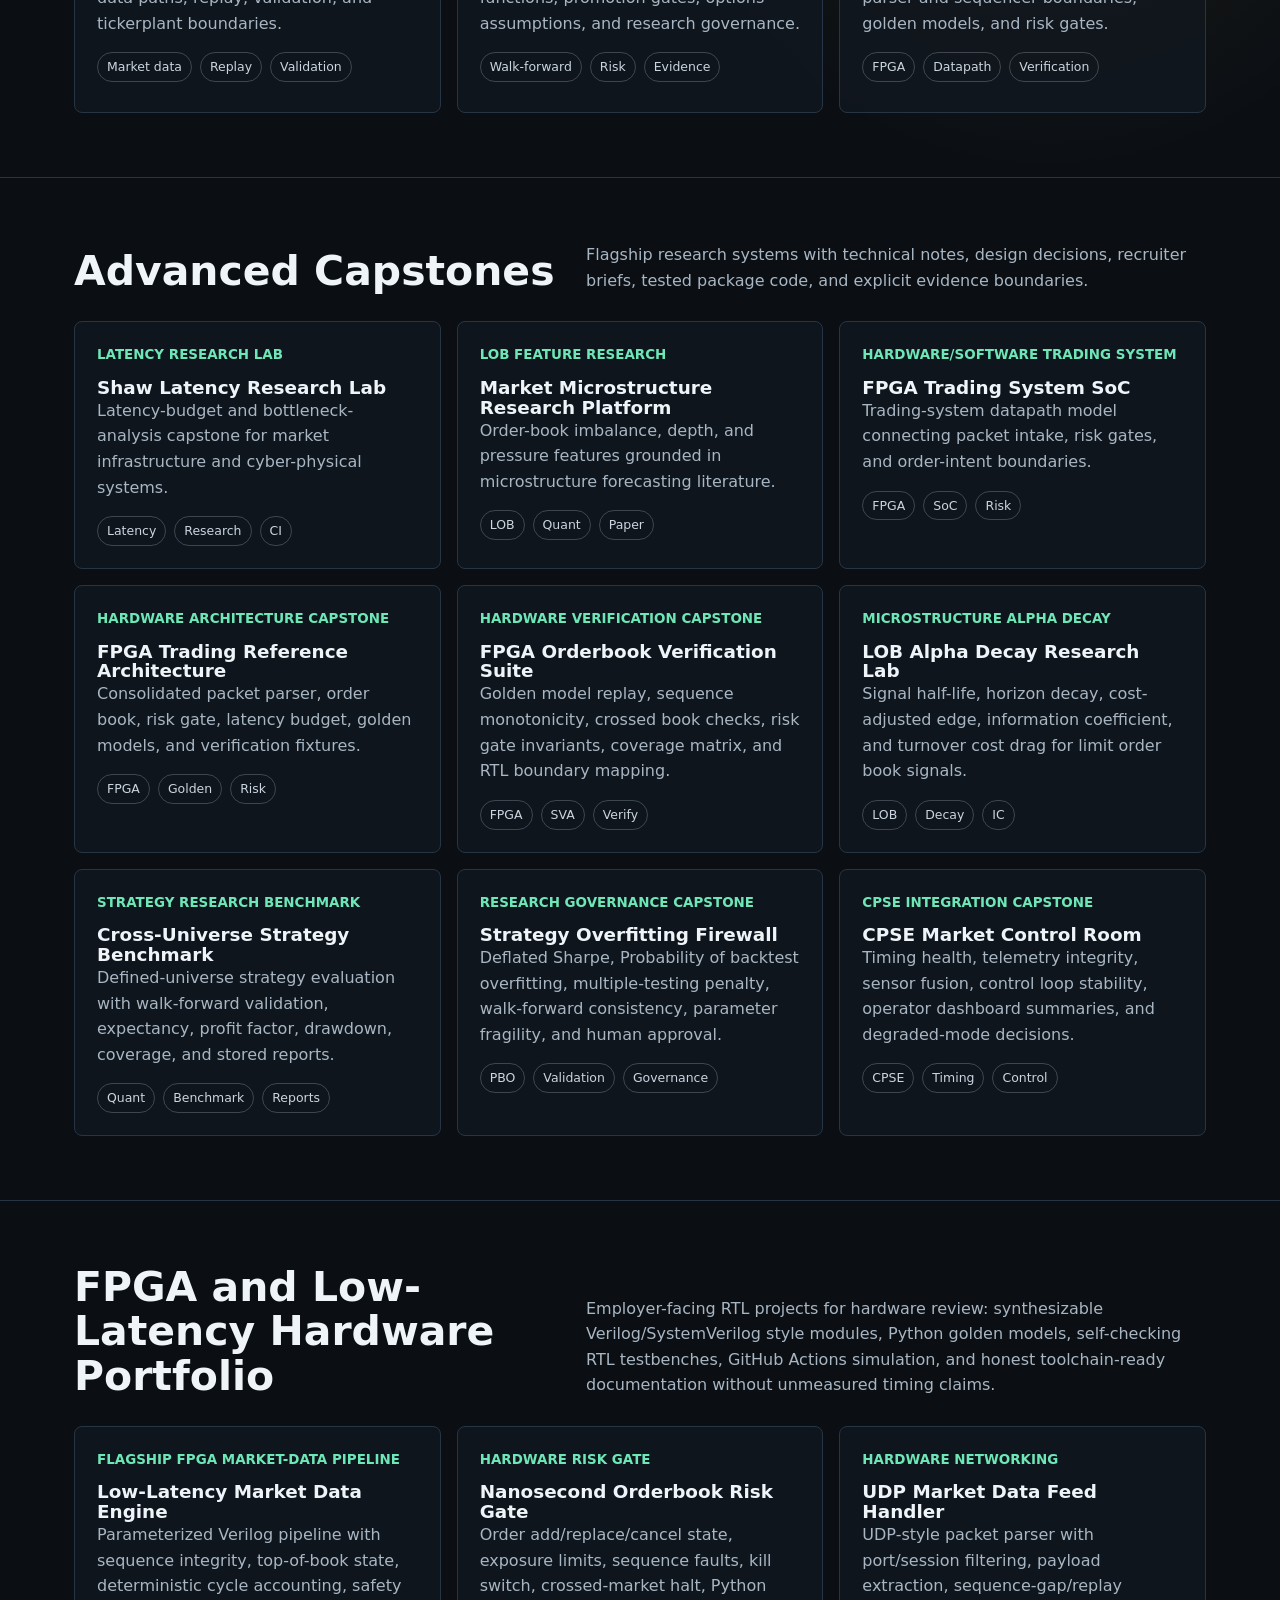
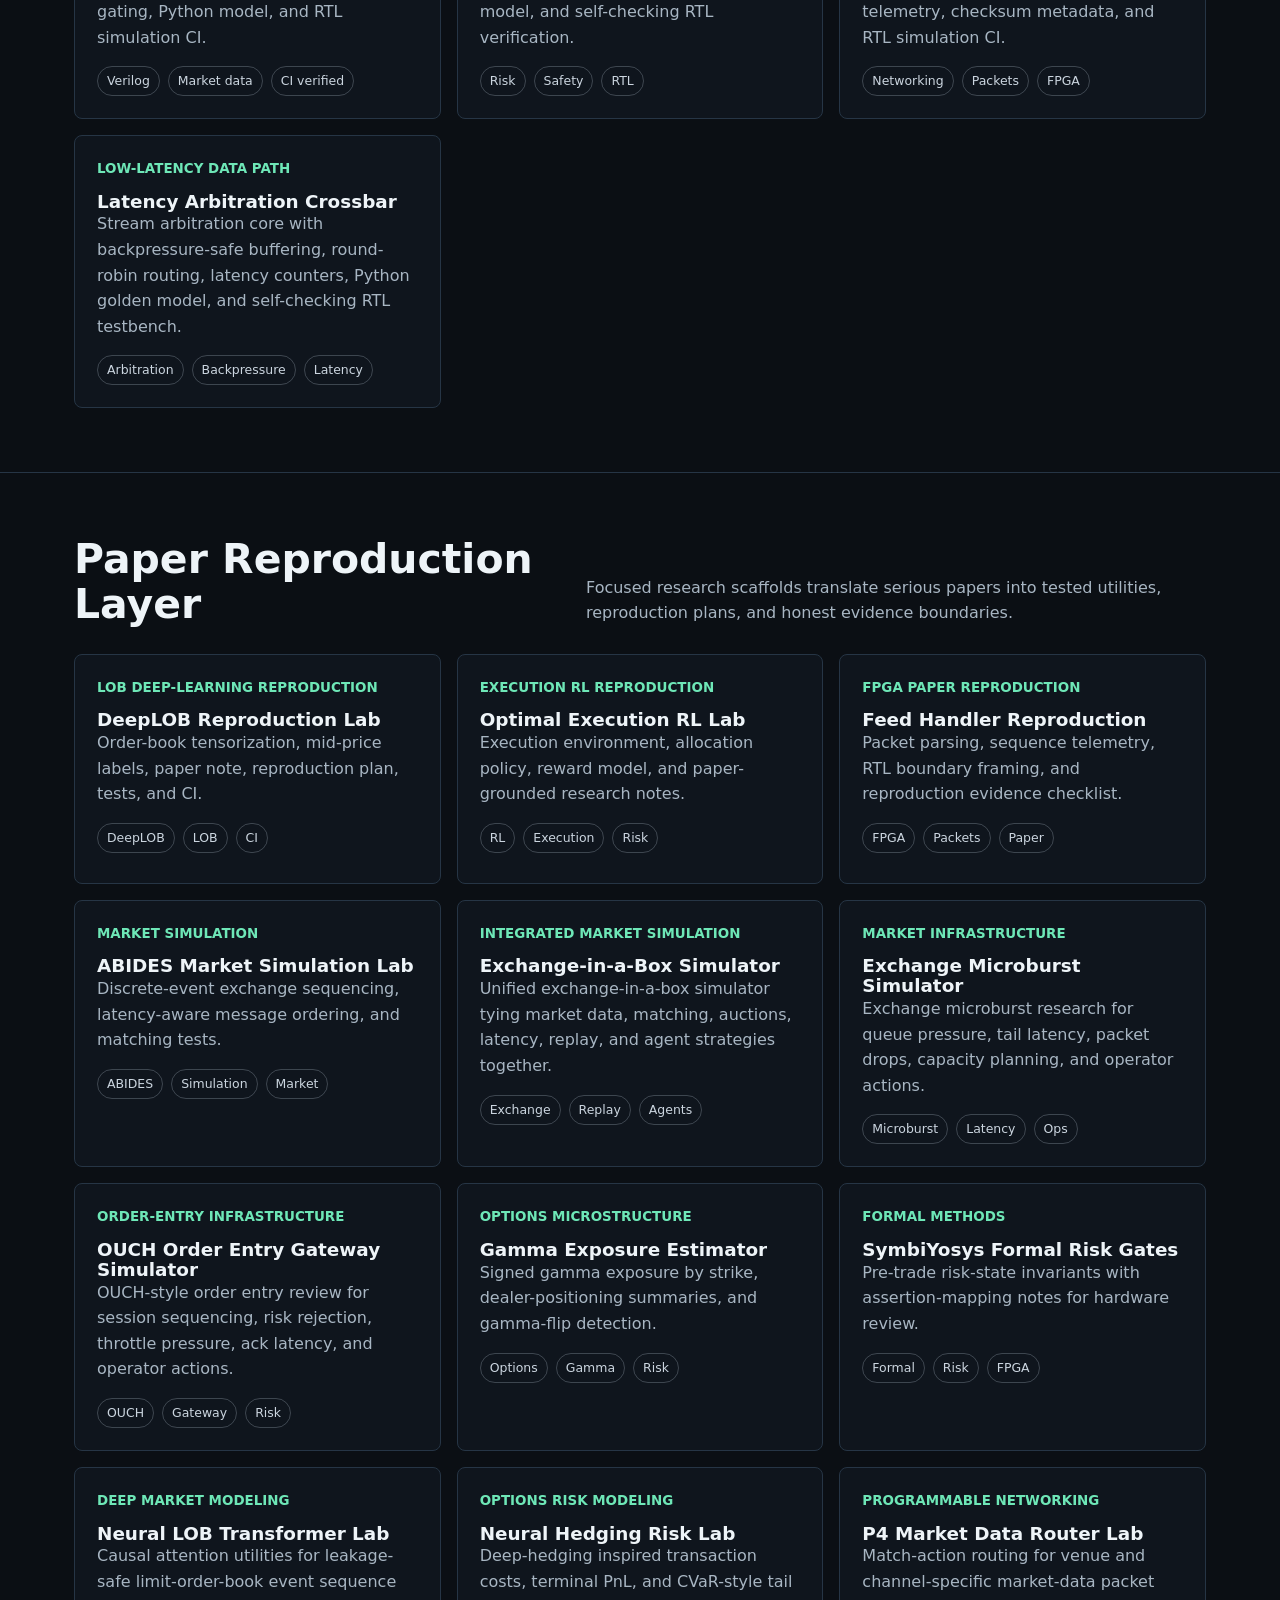
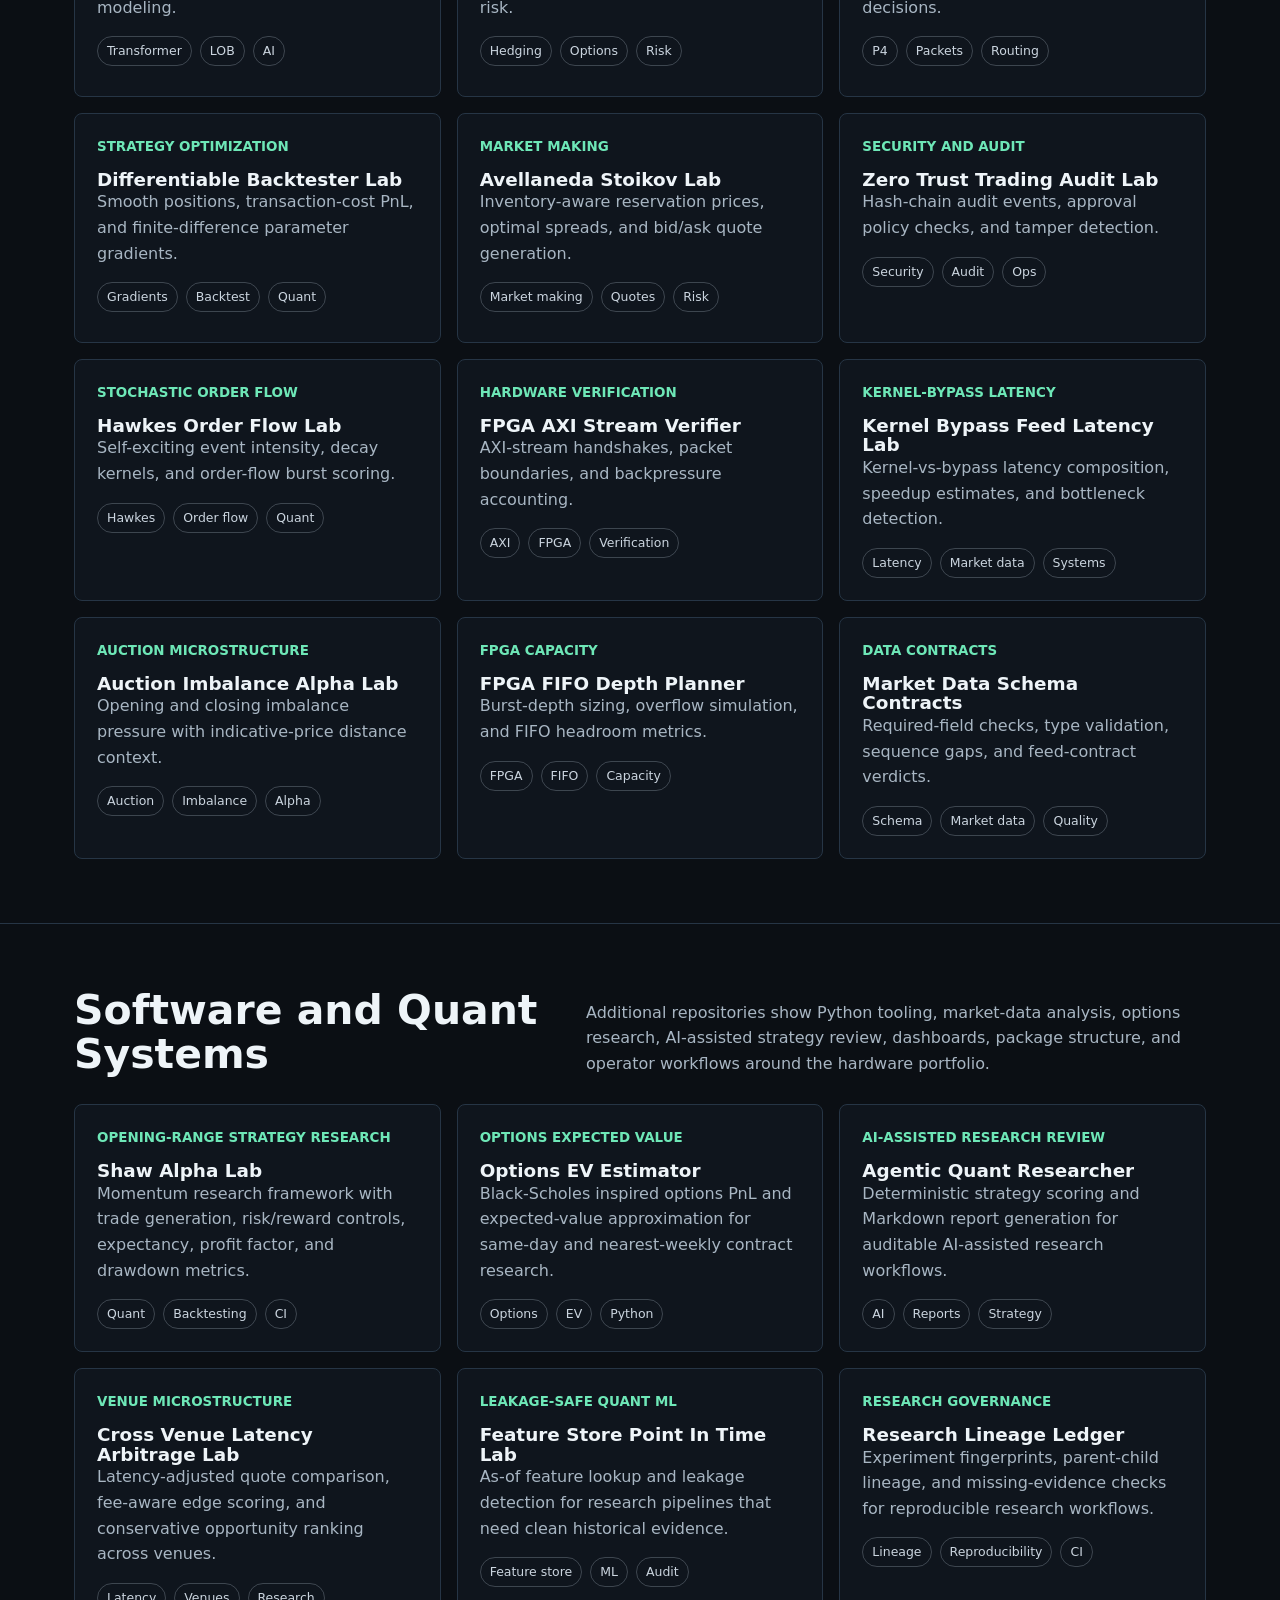
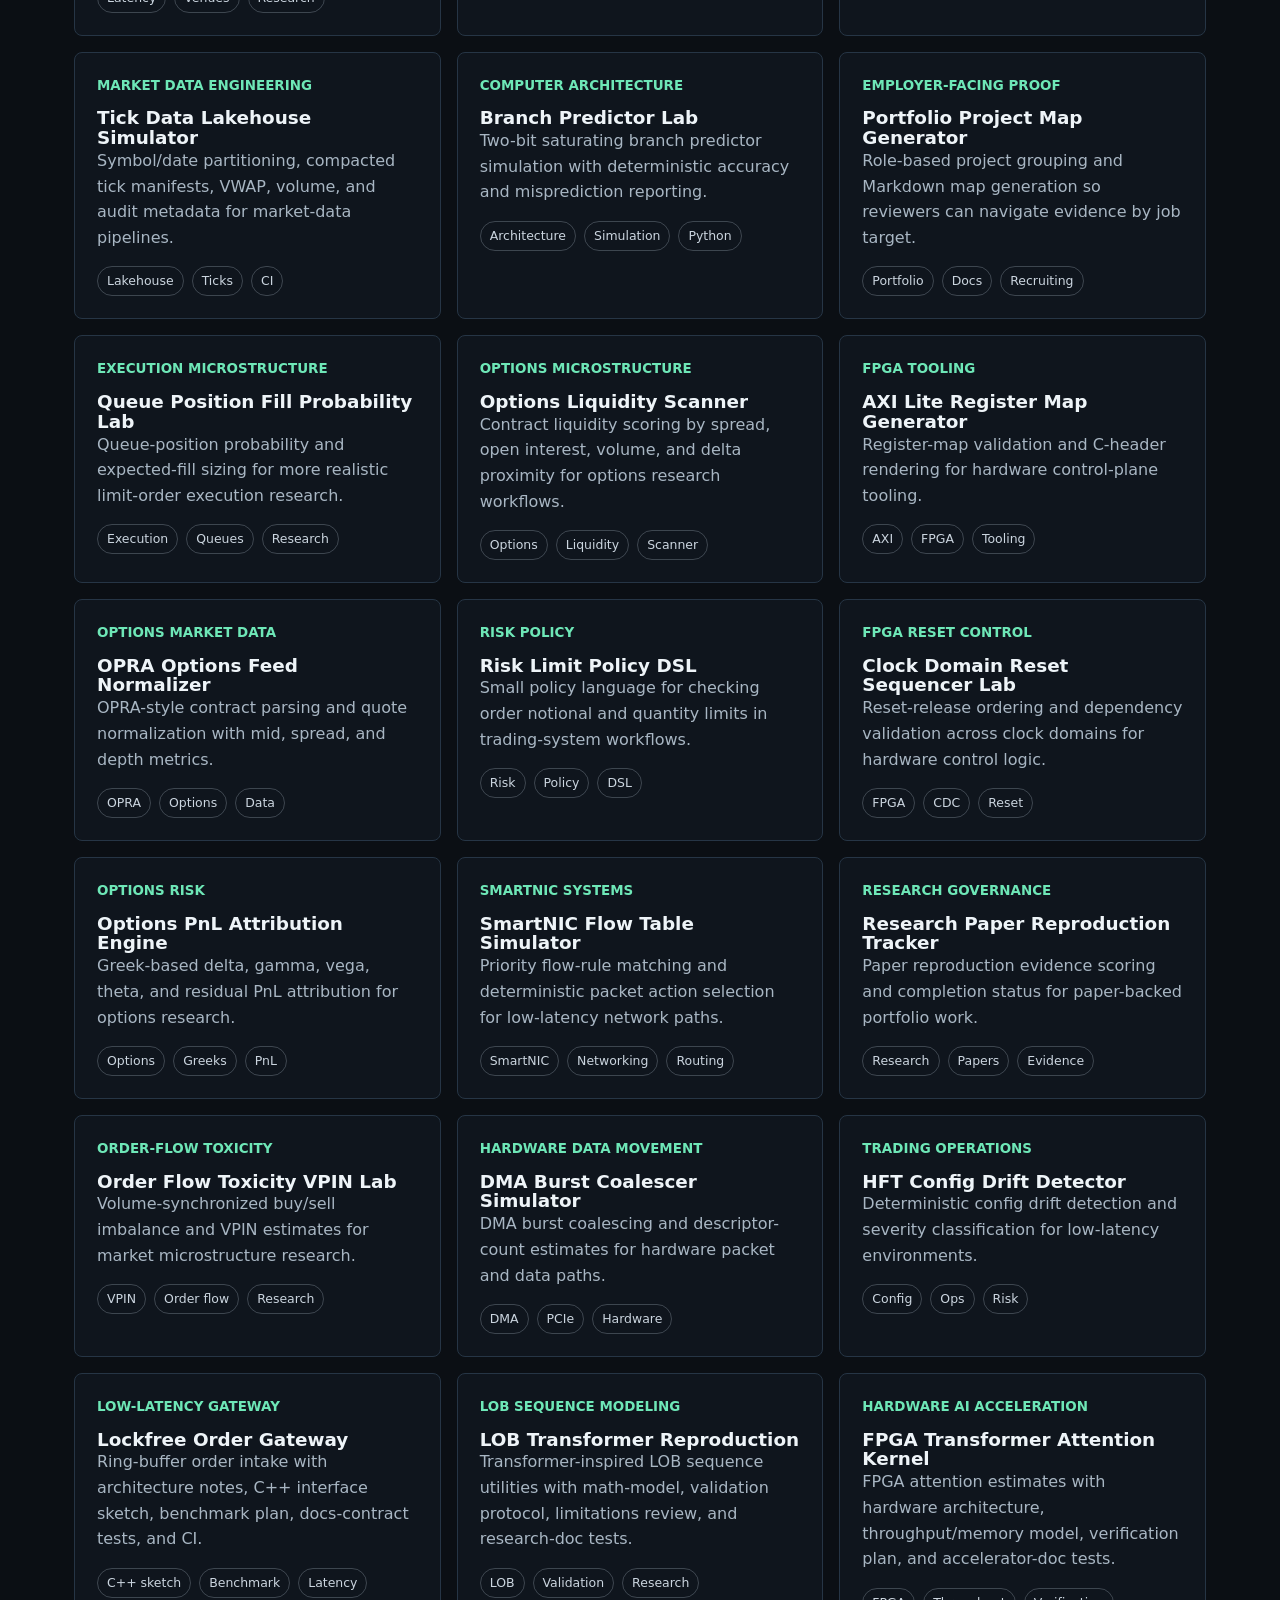
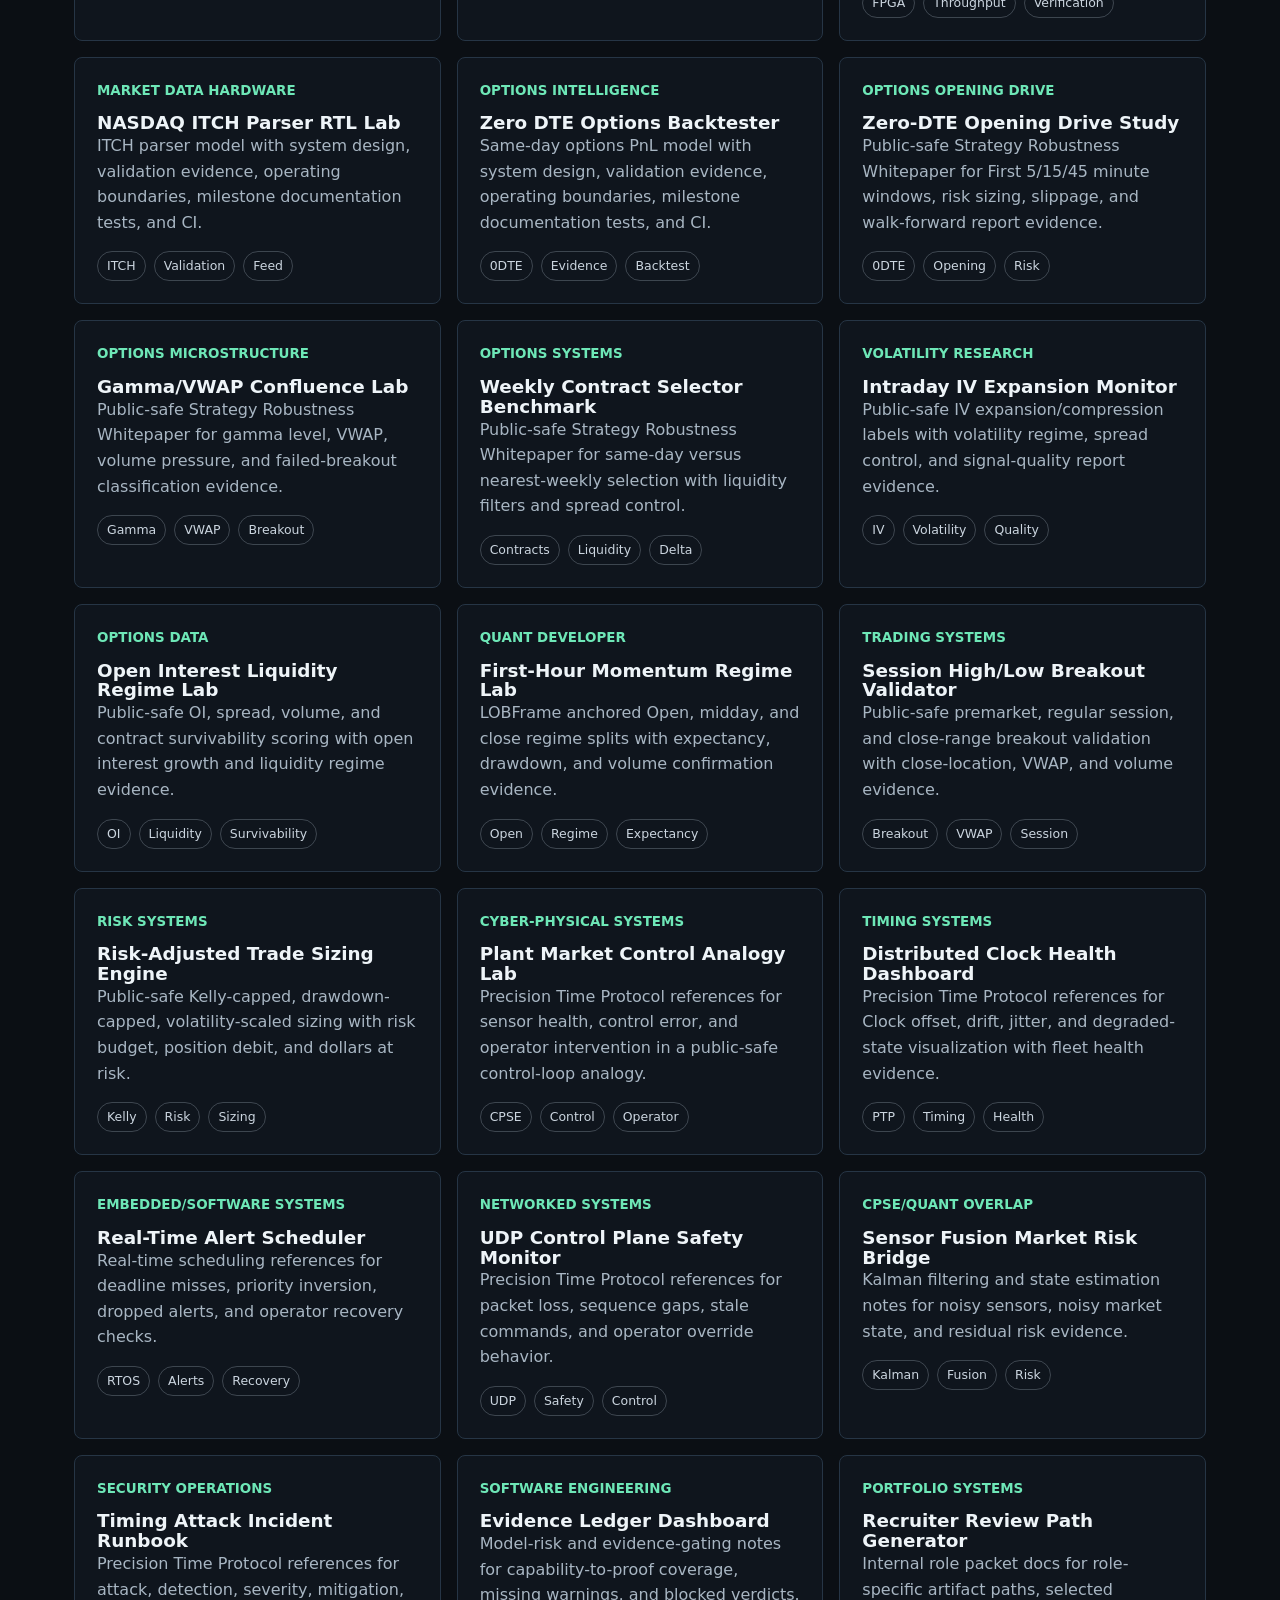
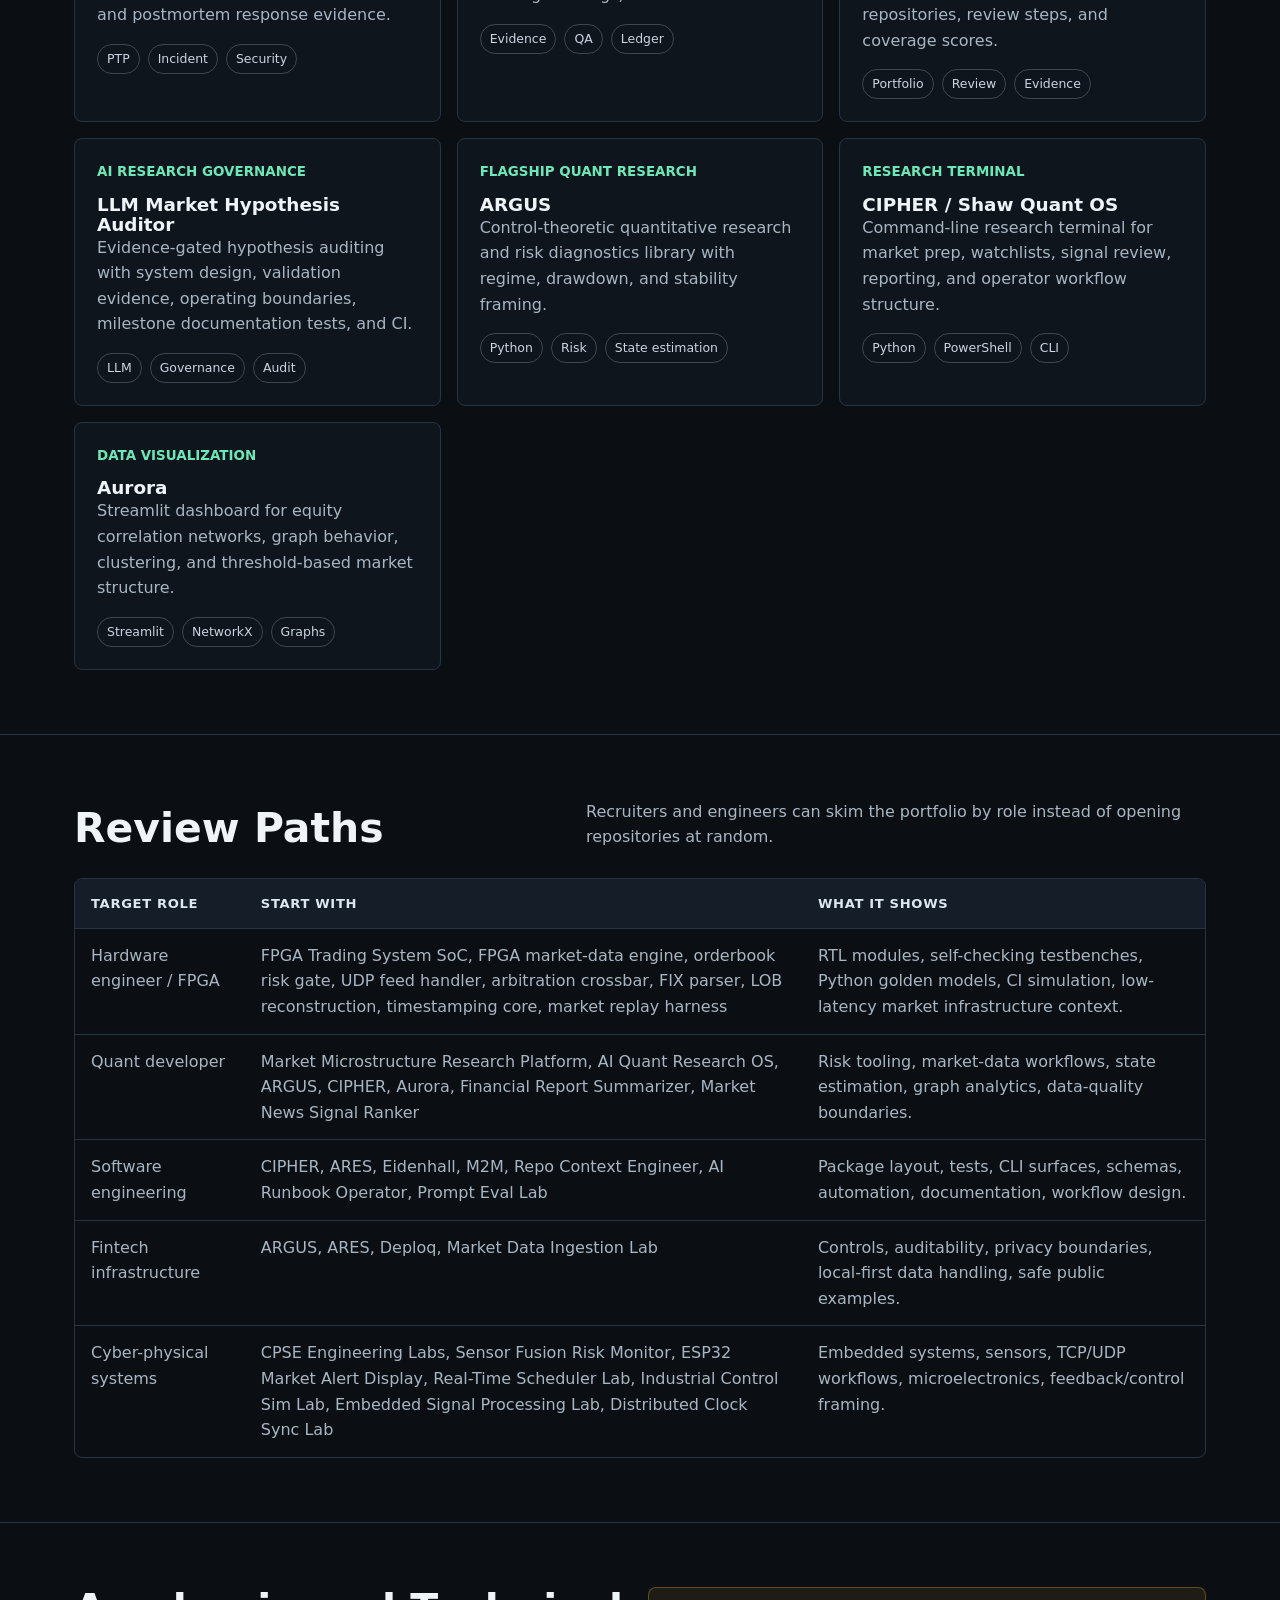
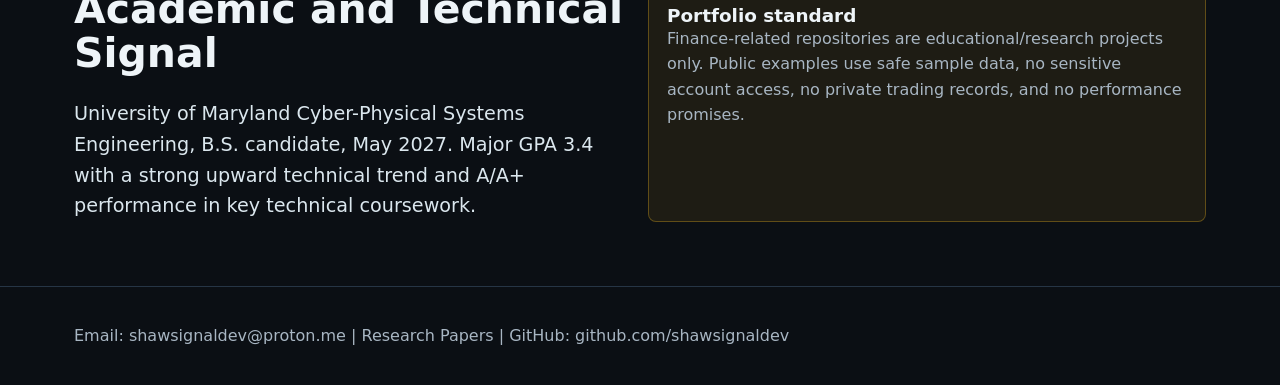
==== commit b900b4f6: "Promote OUCH order entry gateway simulator" ====
--- a/index.html
+++ b/index.html
@@ -224,6 +224,12 @@
               <p>Exchange microburst research for queue pressure, tail latency, packet drops, capacity planning, and operator actions.</p>
               <div class="tag-row"><span class="tag">Microburst</span><span class="tag">Latency</span><span class="tag">Ops</span></div>
             </a>
+            <a class="card featured" href="https://github.com/shawsignaldev/ouch-order-entry-gateway-simulator">
+              <div class="project-meta">Order-entry infrastructure</div>
+              <h3>OUCH Order Entry Gateway Simulator</h3>
+              <p>OUCH-style order entry review for session sequencing, risk rejection, throttle pressure, ack latency, and operator actions.</p>
+              <div class="tag-row"><span class="tag">OUCH</span><span class="tag">Gateway</span><span class="tag">Risk</span></div>
+            </a>
             <a class="card featured" href="https://github.com/shawsignaldev/gamma-exposure-estimator">
               <div class="project-meta">Options microstructure</div>
               <h3>Gamma Exposure Estimator</h3>
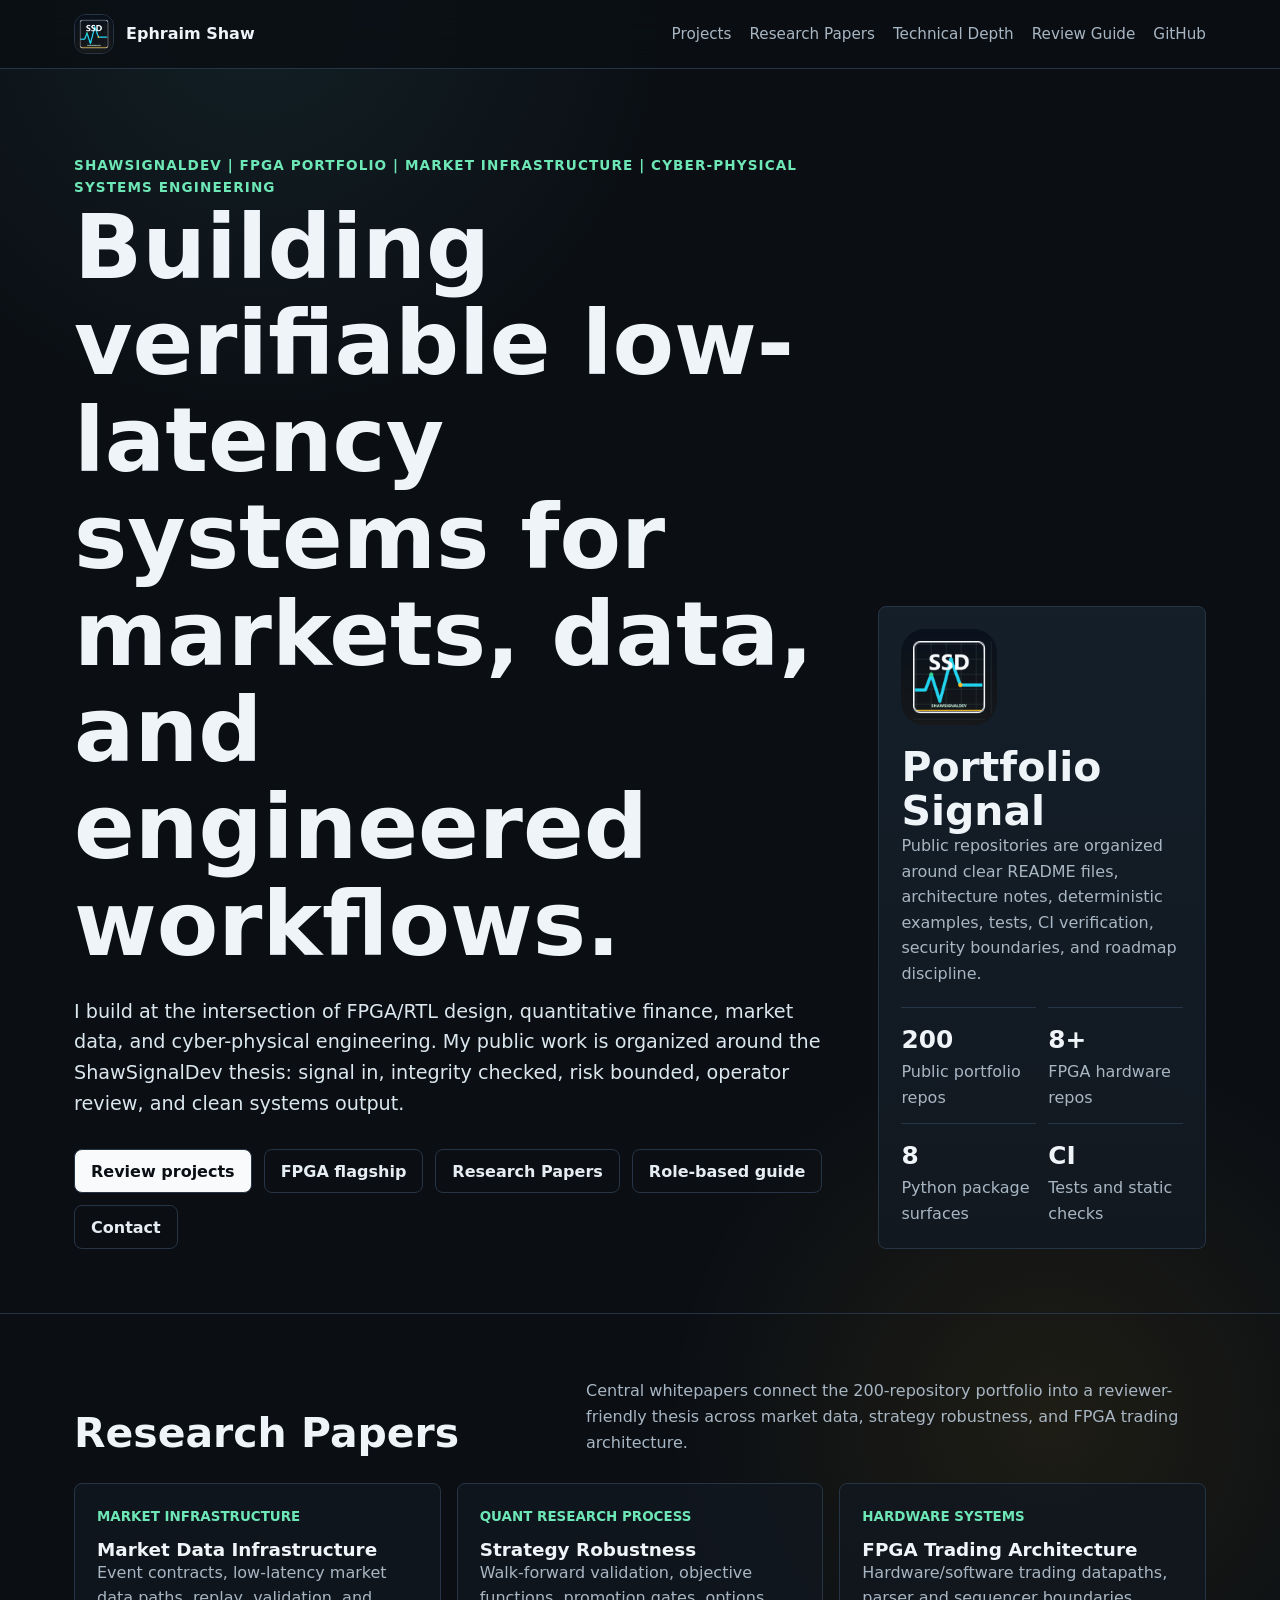
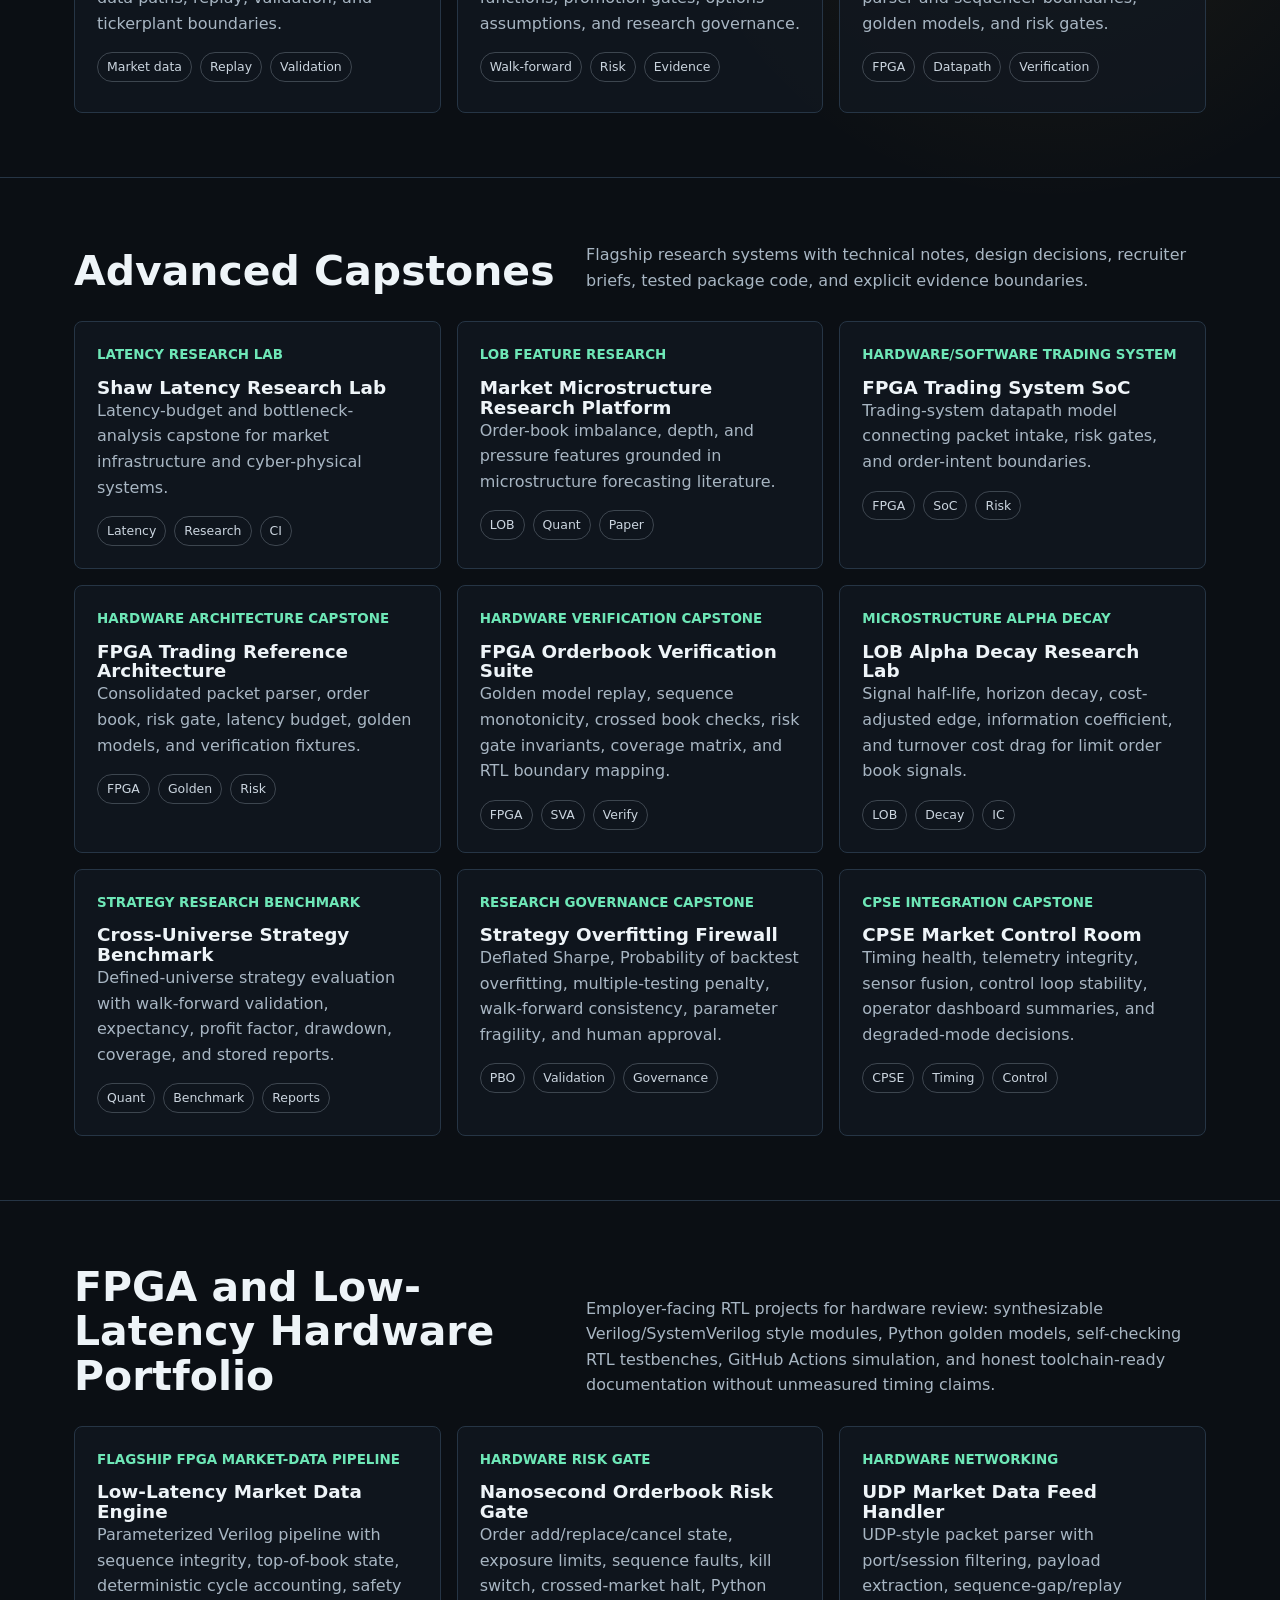
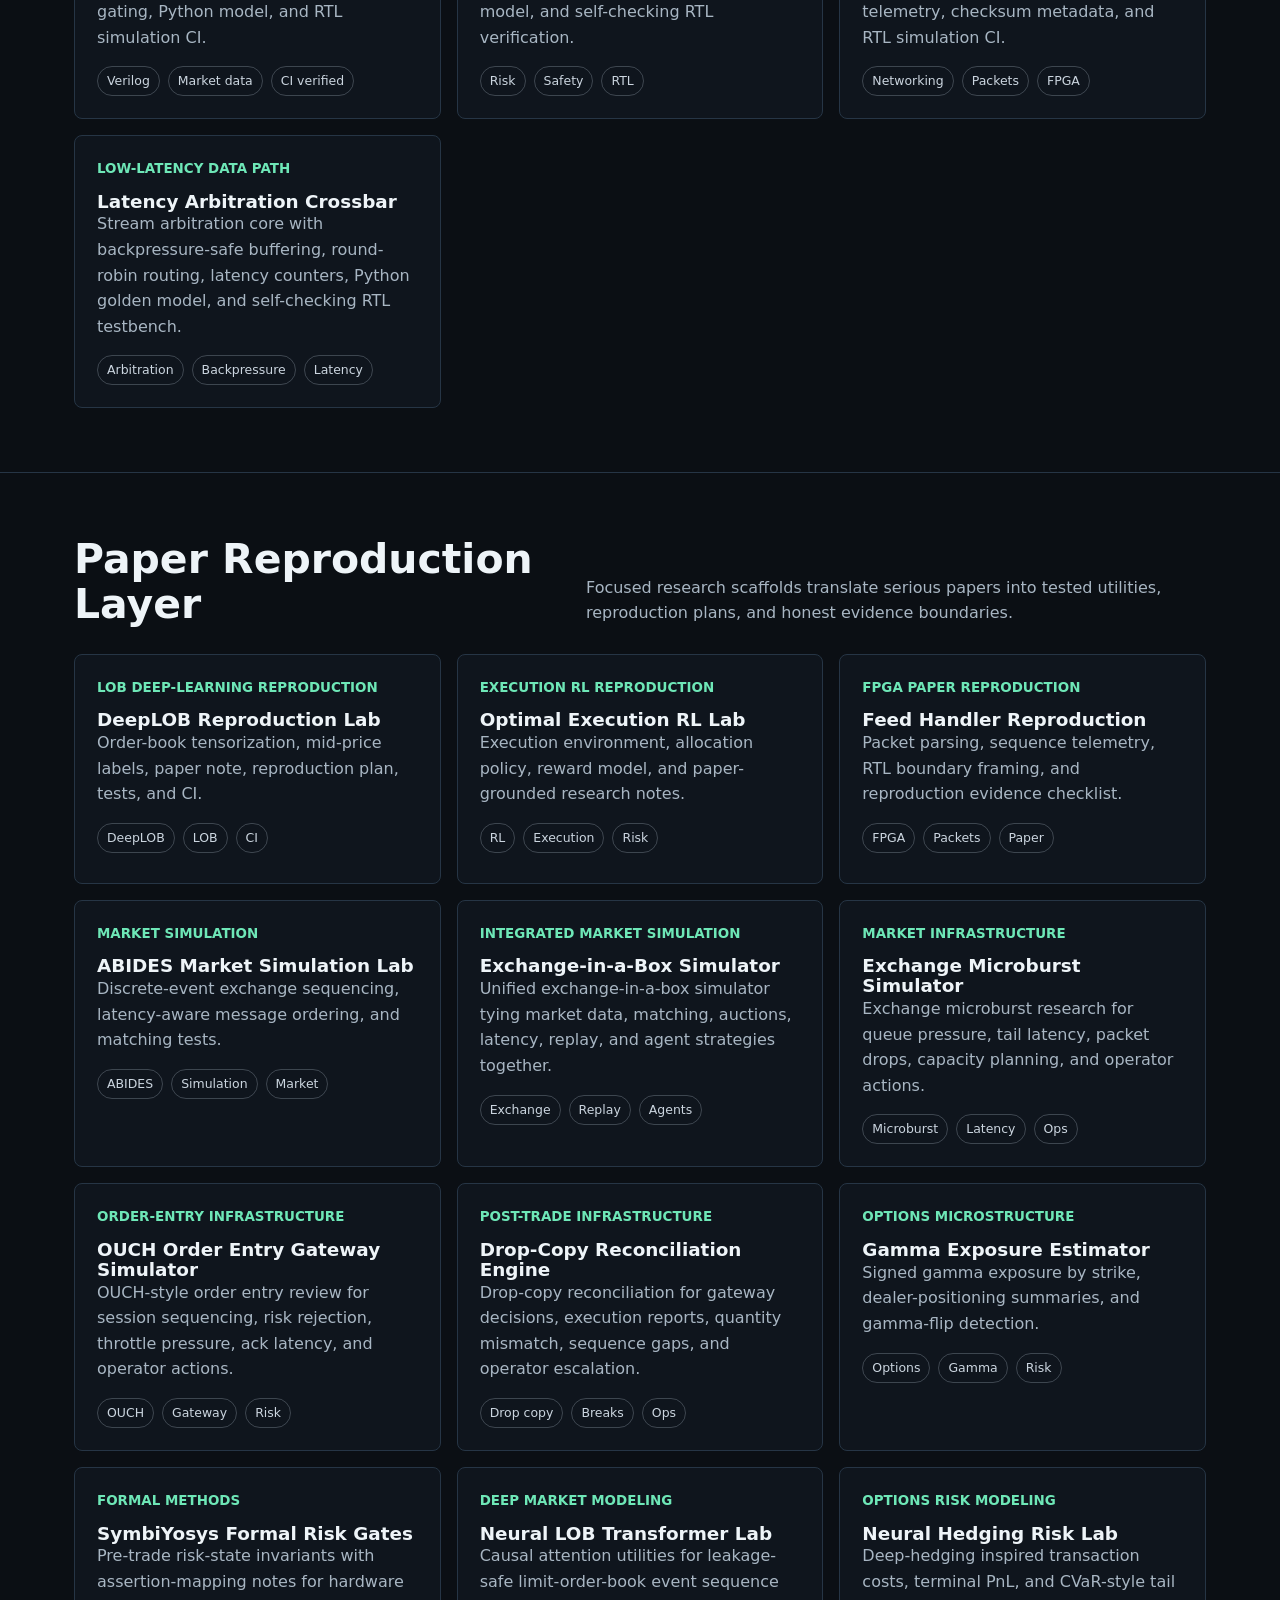
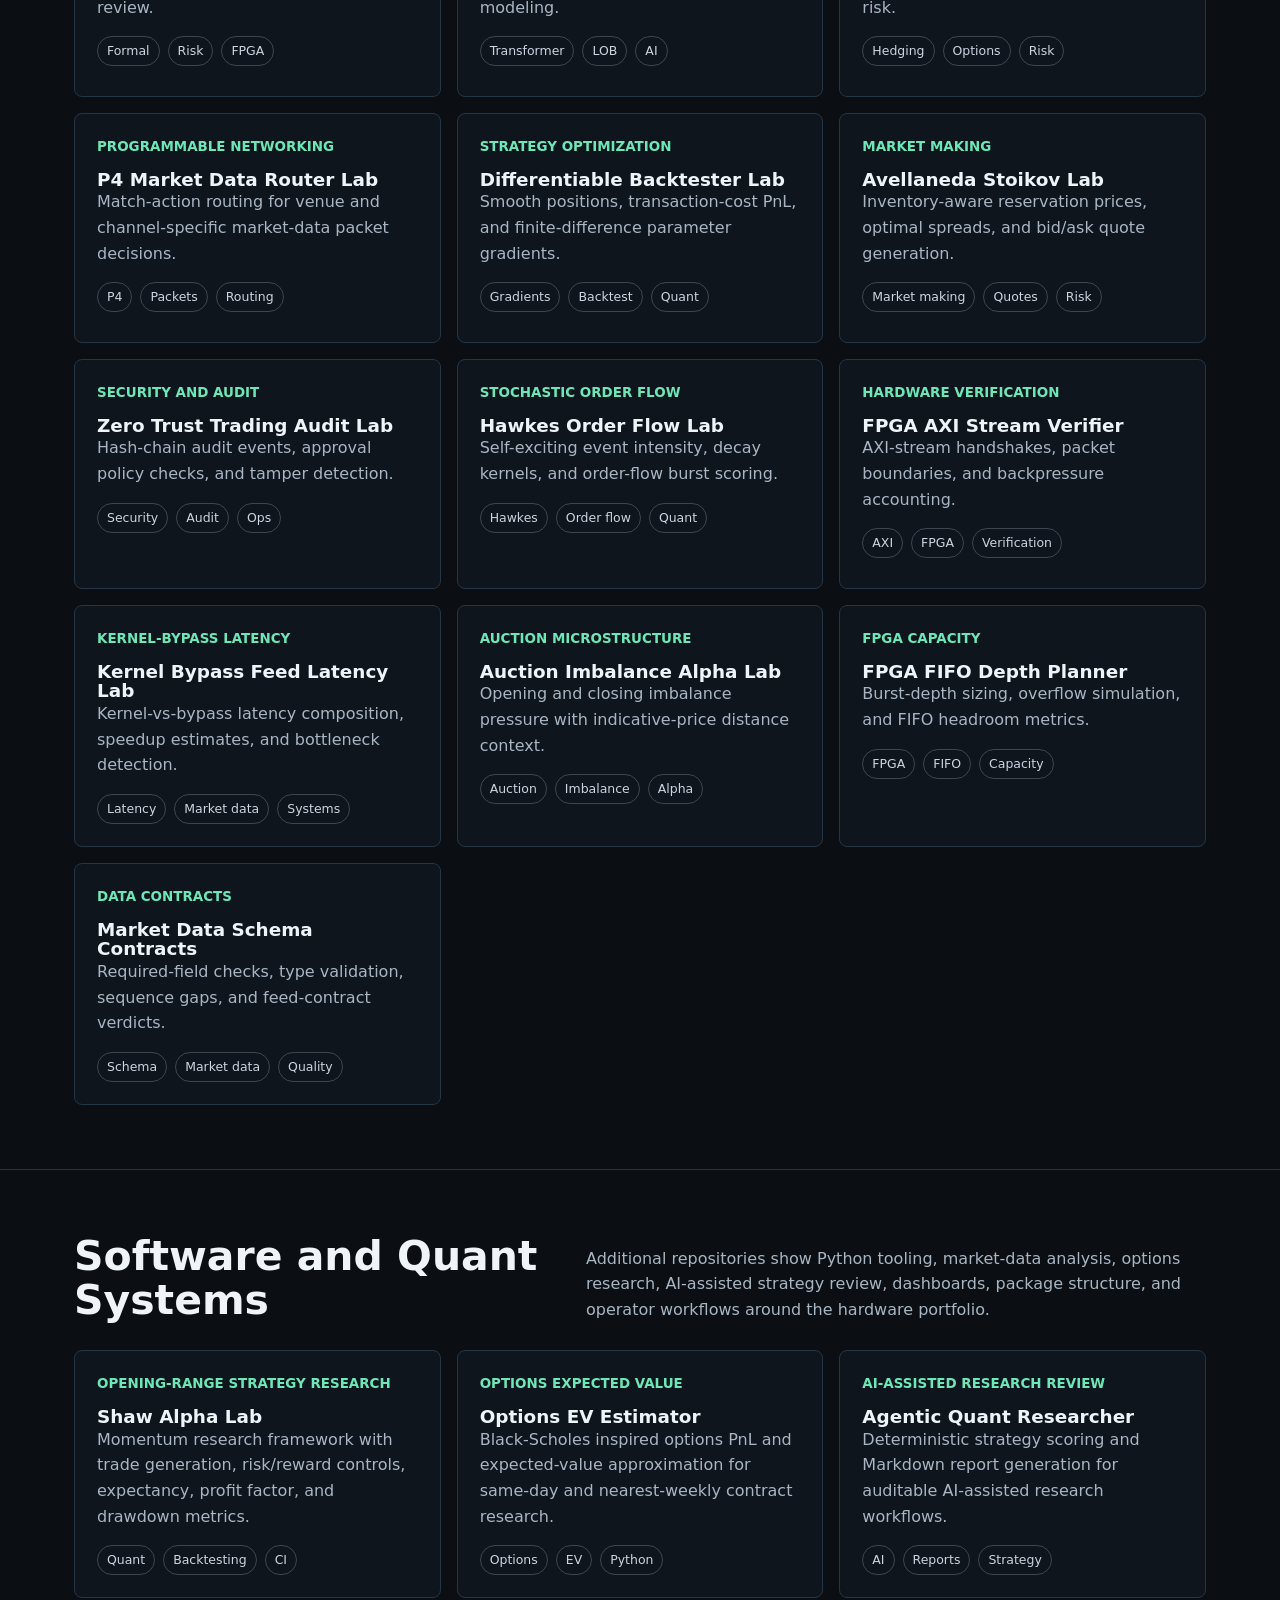
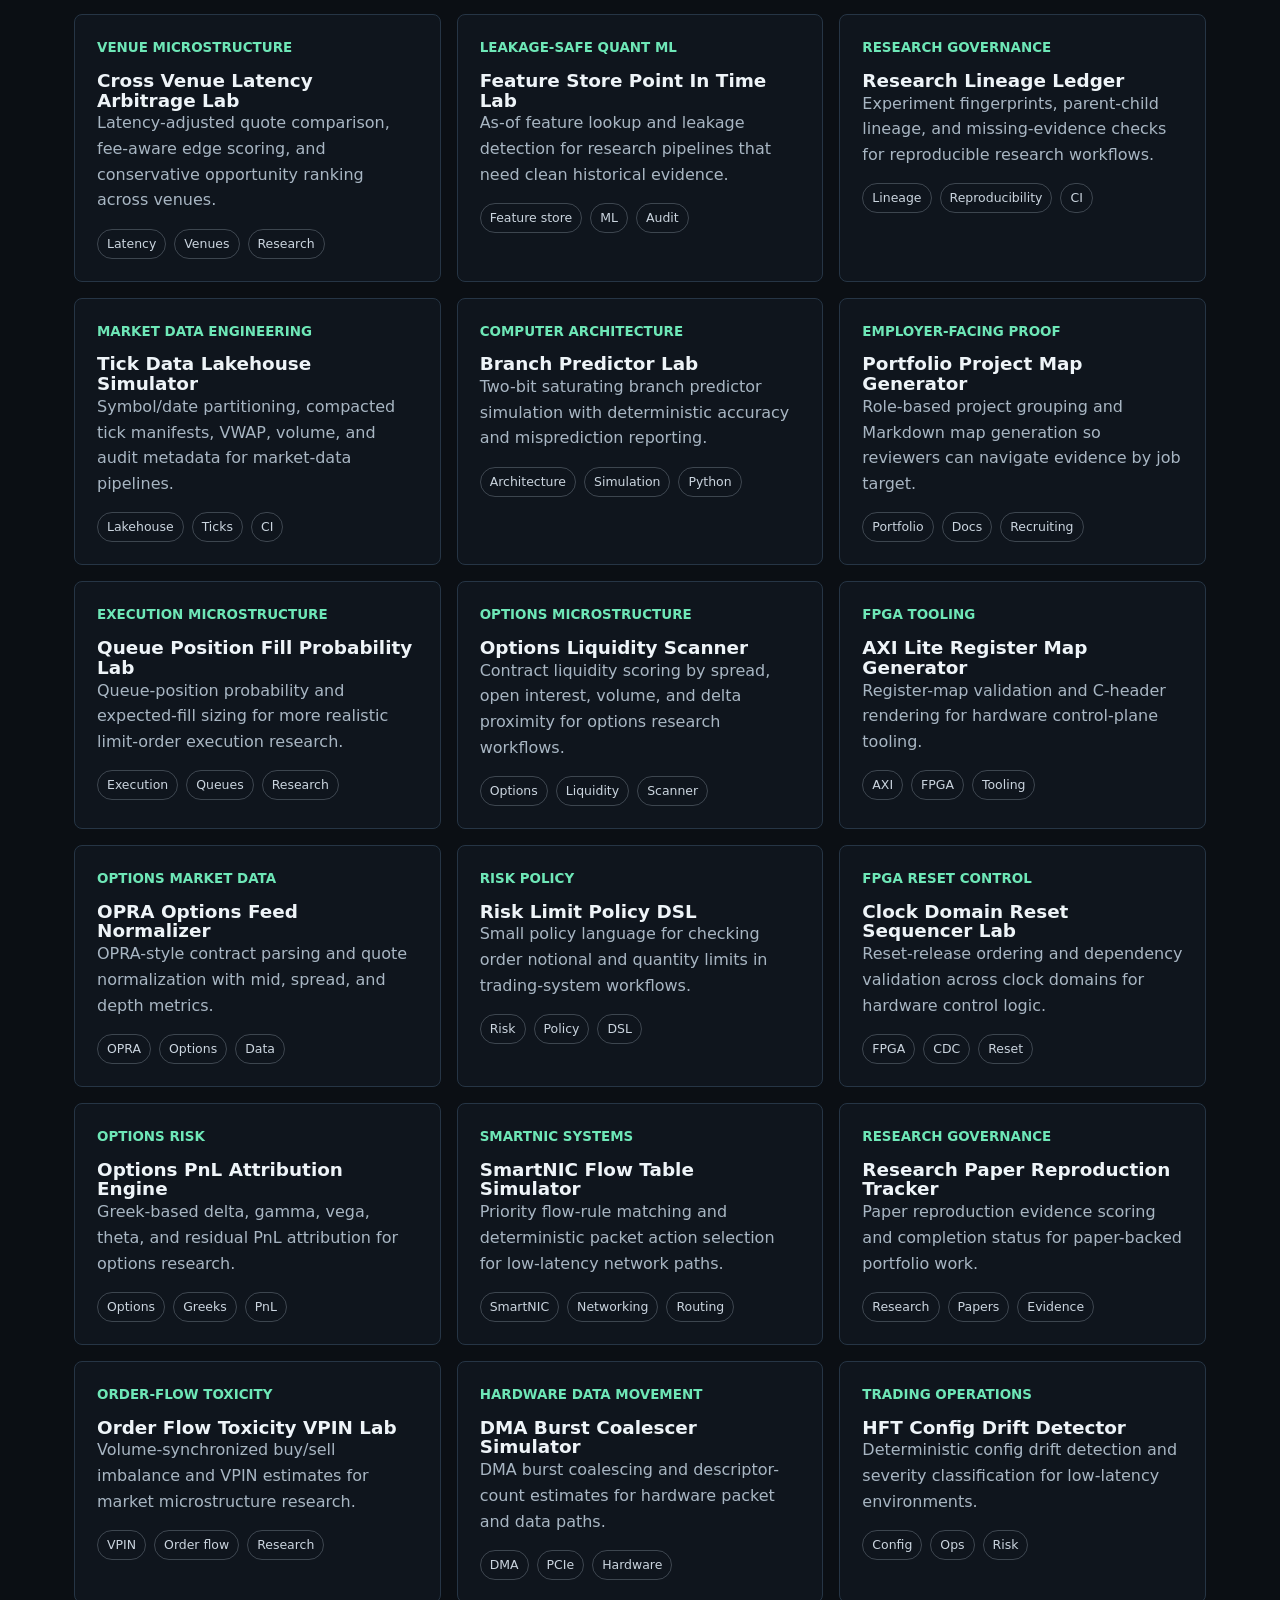
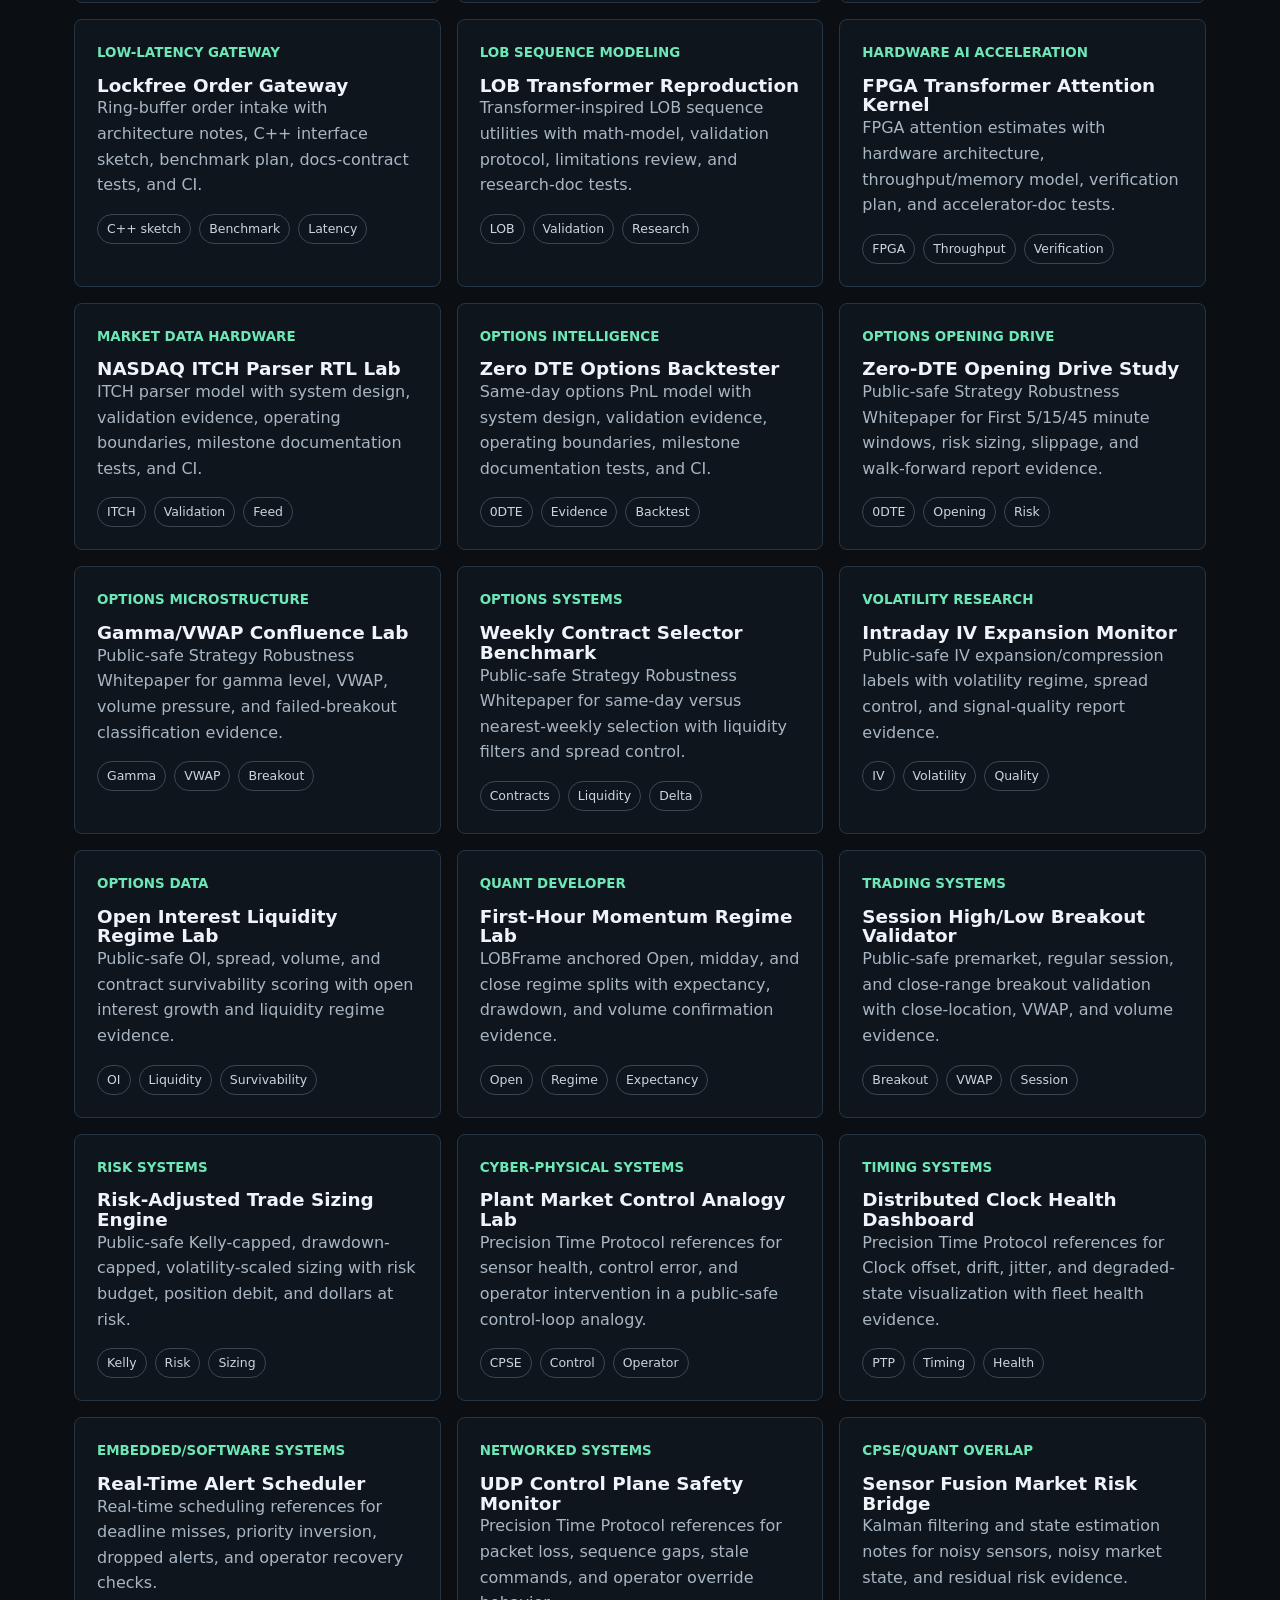
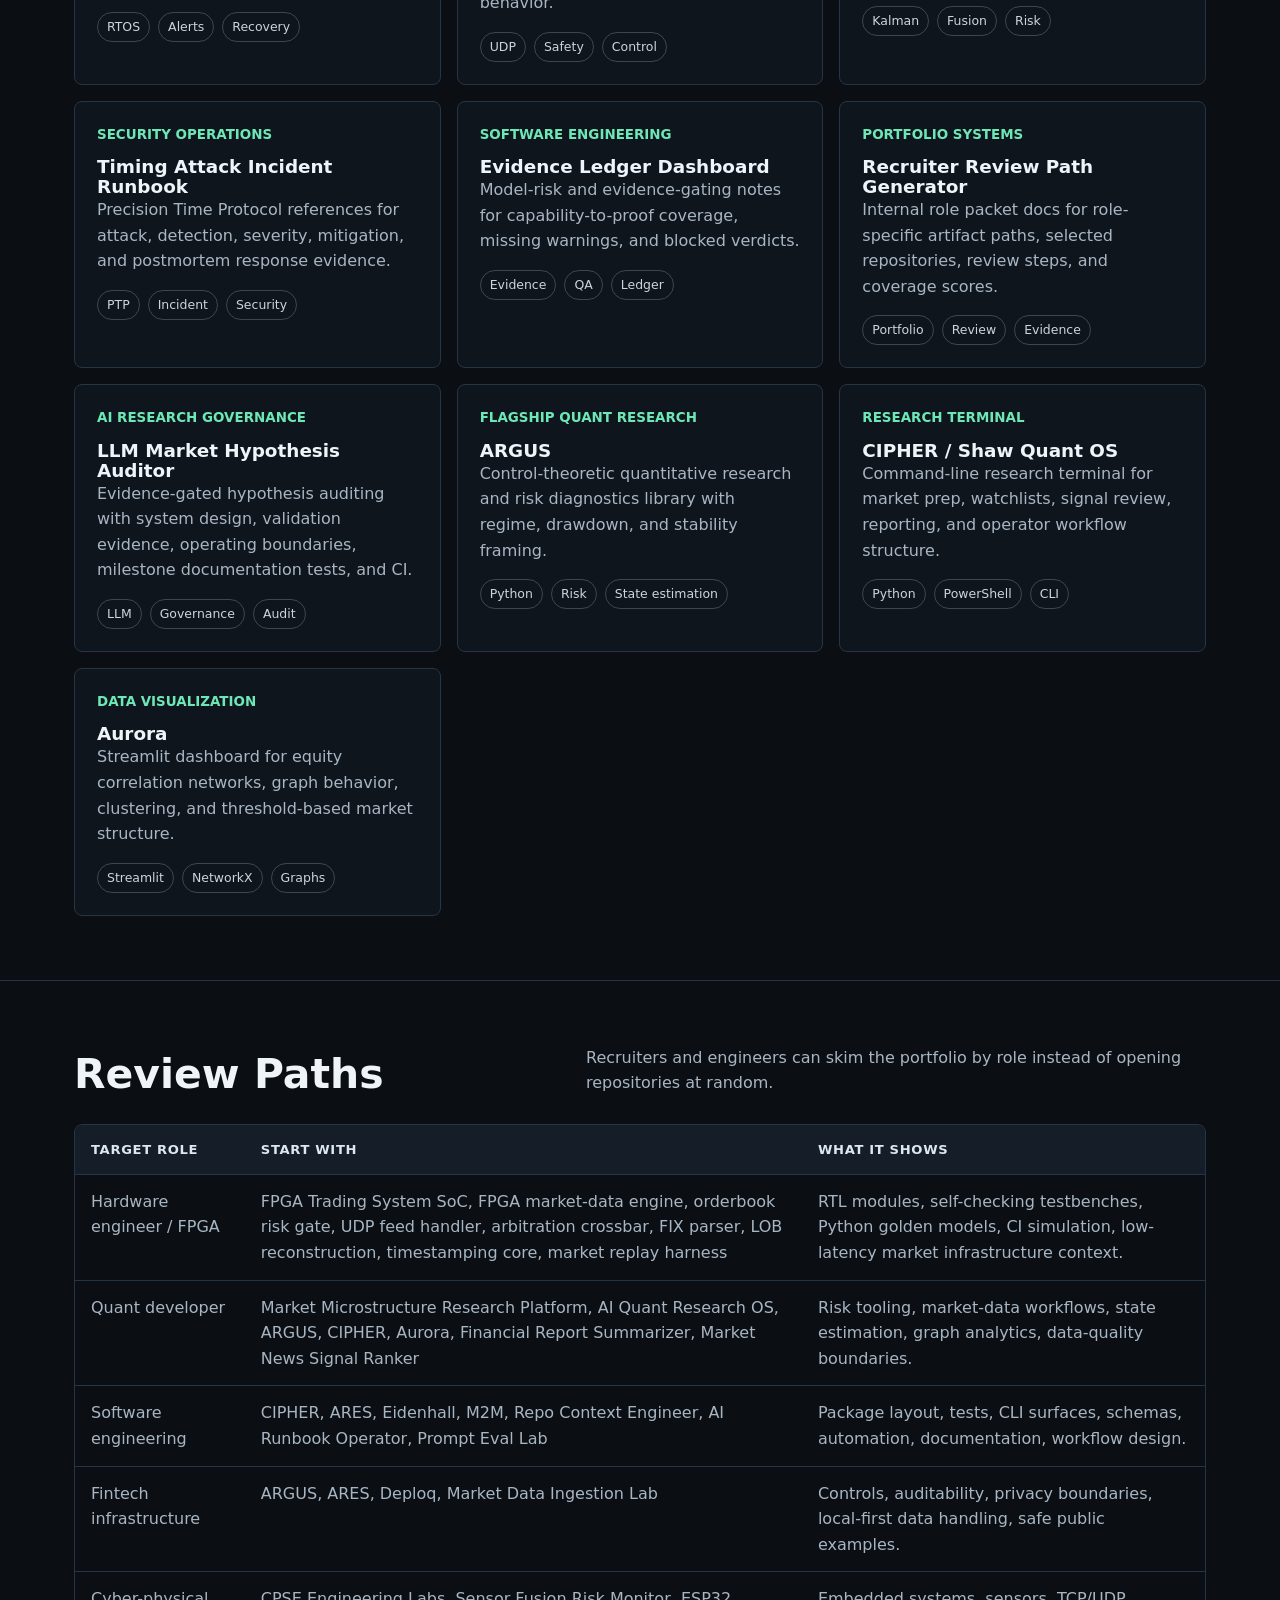
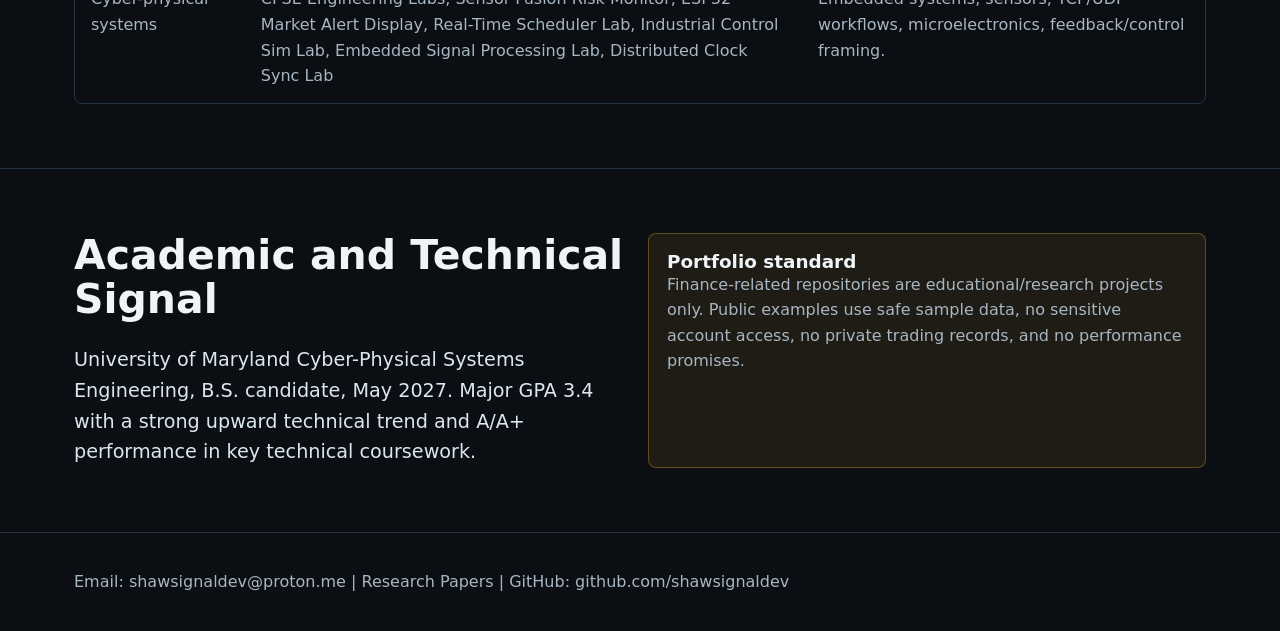
==== commit b00312b4: "Promote drop-copy reconciliation engine" ====
--- a/index.html
+++ b/index.html
@@ -230,6 +230,12 @@
               <p>OUCH-style order entry review for session sequencing, risk rejection, throttle pressure, ack latency, and operator actions.</p>
               <div class="tag-row"><span class="tag">OUCH</span><span class="tag">Gateway</span><span class="tag">Risk</span></div>
             </a>
+            <a class="card featured" href="https://github.com/shawsignaldev/drop-copy-reconciliation-engine">
+              <div class="project-meta">Post-trade infrastructure</div>
+              <h3>Drop-Copy Reconciliation Engine</h3>
+              <p>Drop-copy reconciliation for gateway decisions, execution reports, quantity mismatch, sequence gaps, and operator escalation.</p>
+              <div class="tag-row"><span class="tag">Drop copy</span><span class="tag">Breaks</span><span class="tag">Ops</span></div>
+            </a>
             <a class="card featured" href="https://github.com/shawsignaldev/gamma-exposure-estimator">
               <div class="project-meta">Options microstructure</div>
               <h3>Gamma Exposure Estimator</h3>
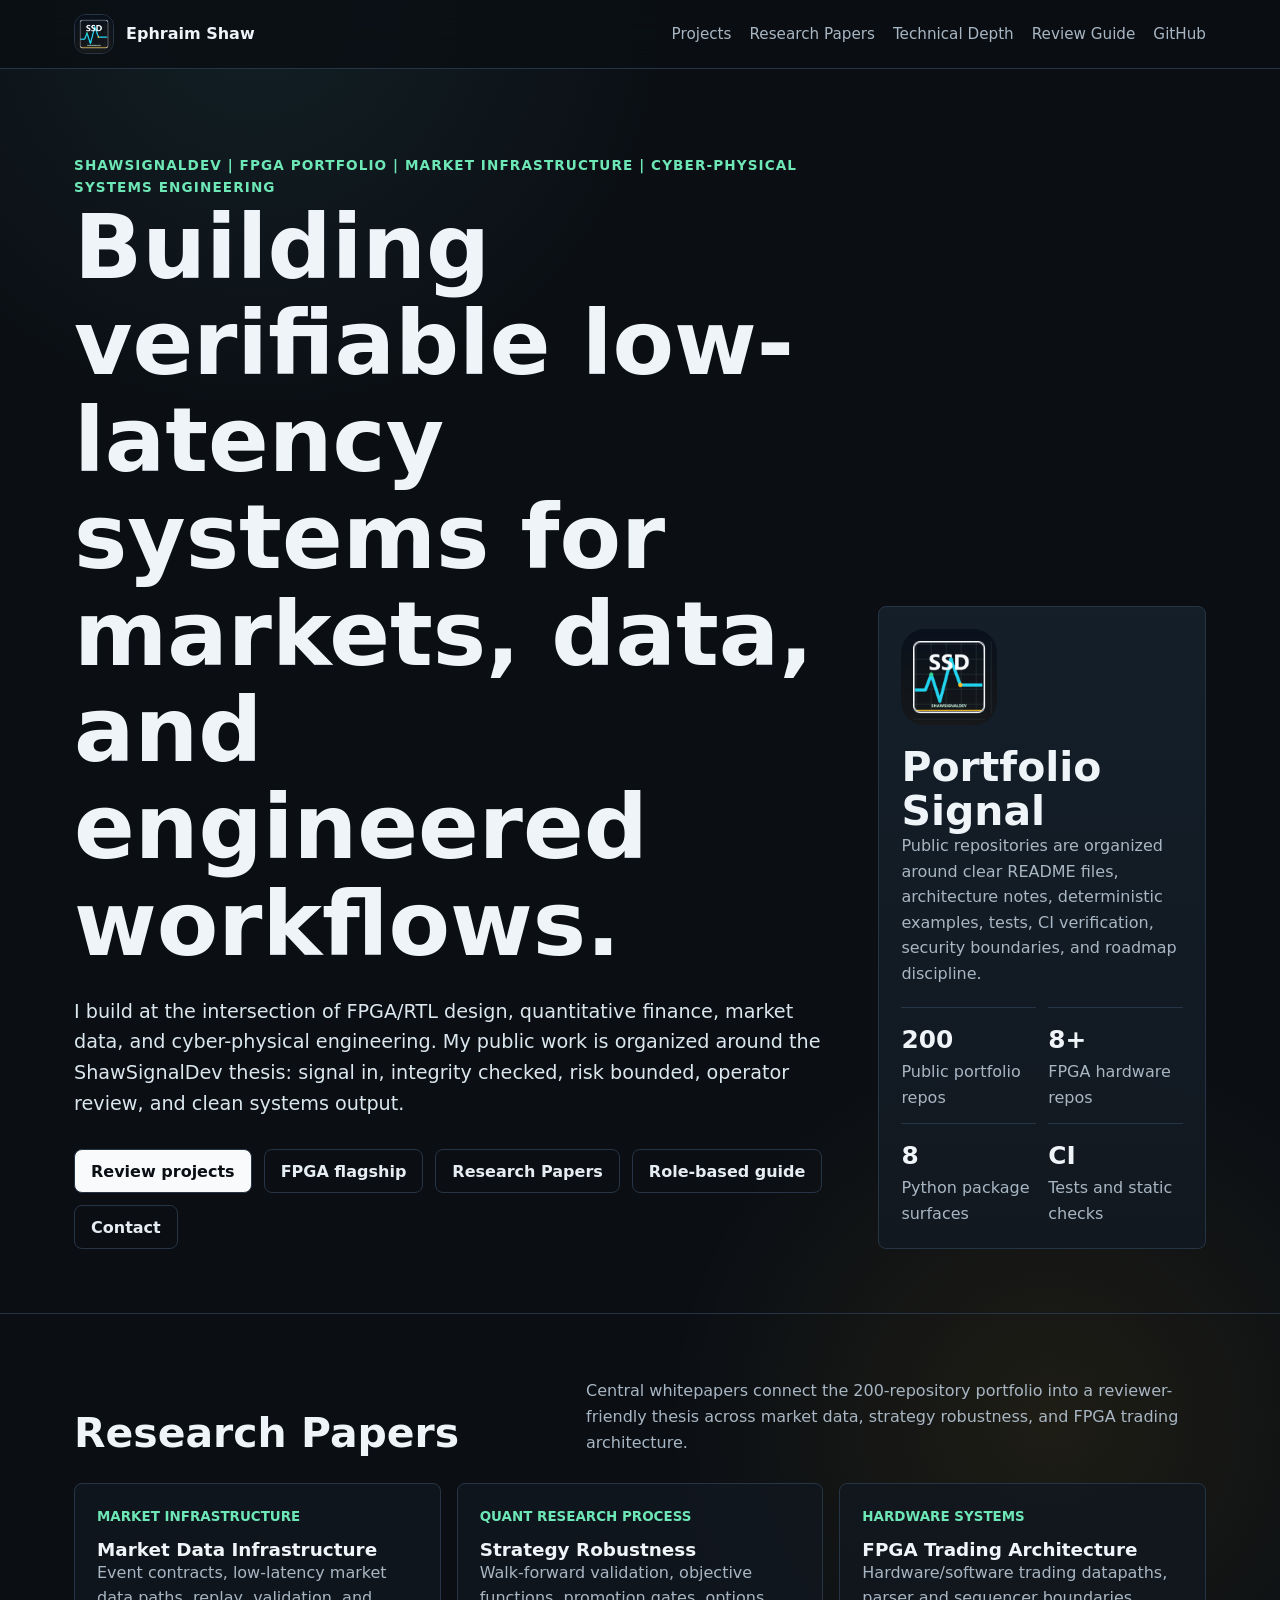
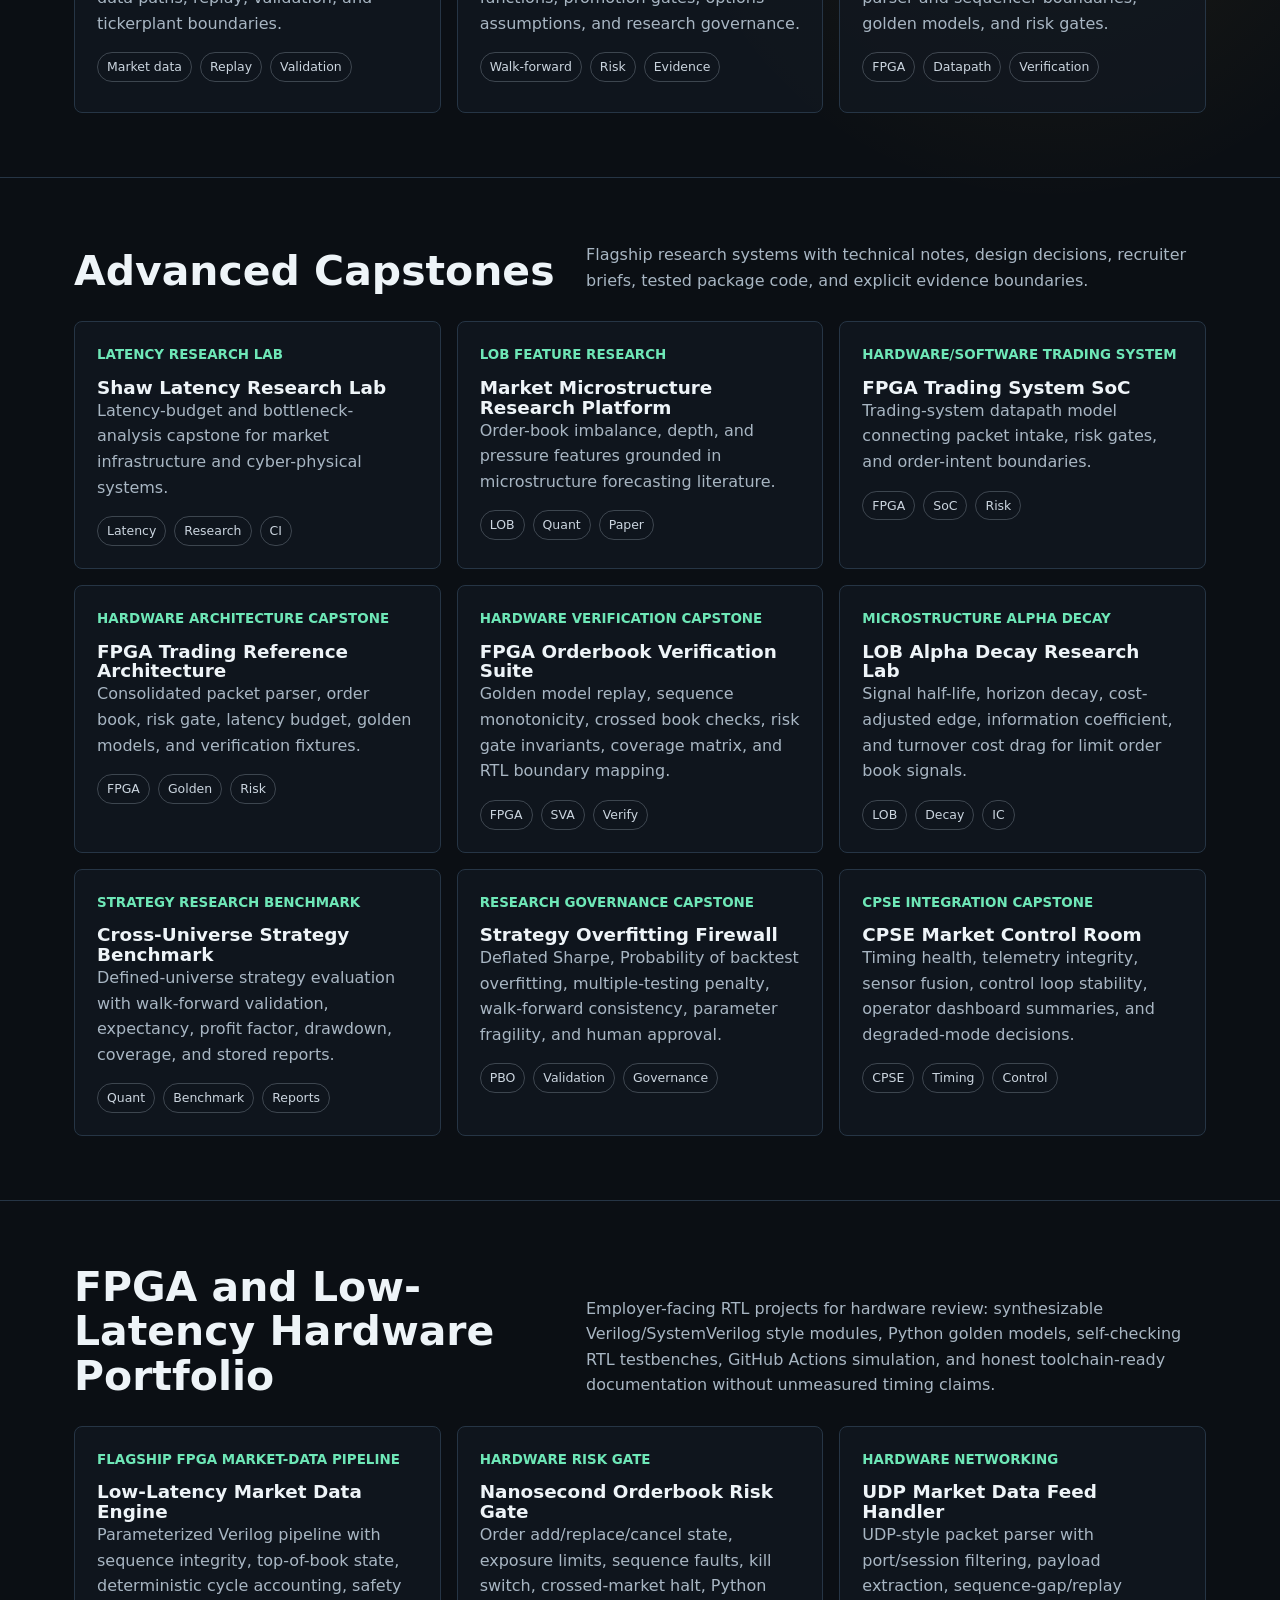
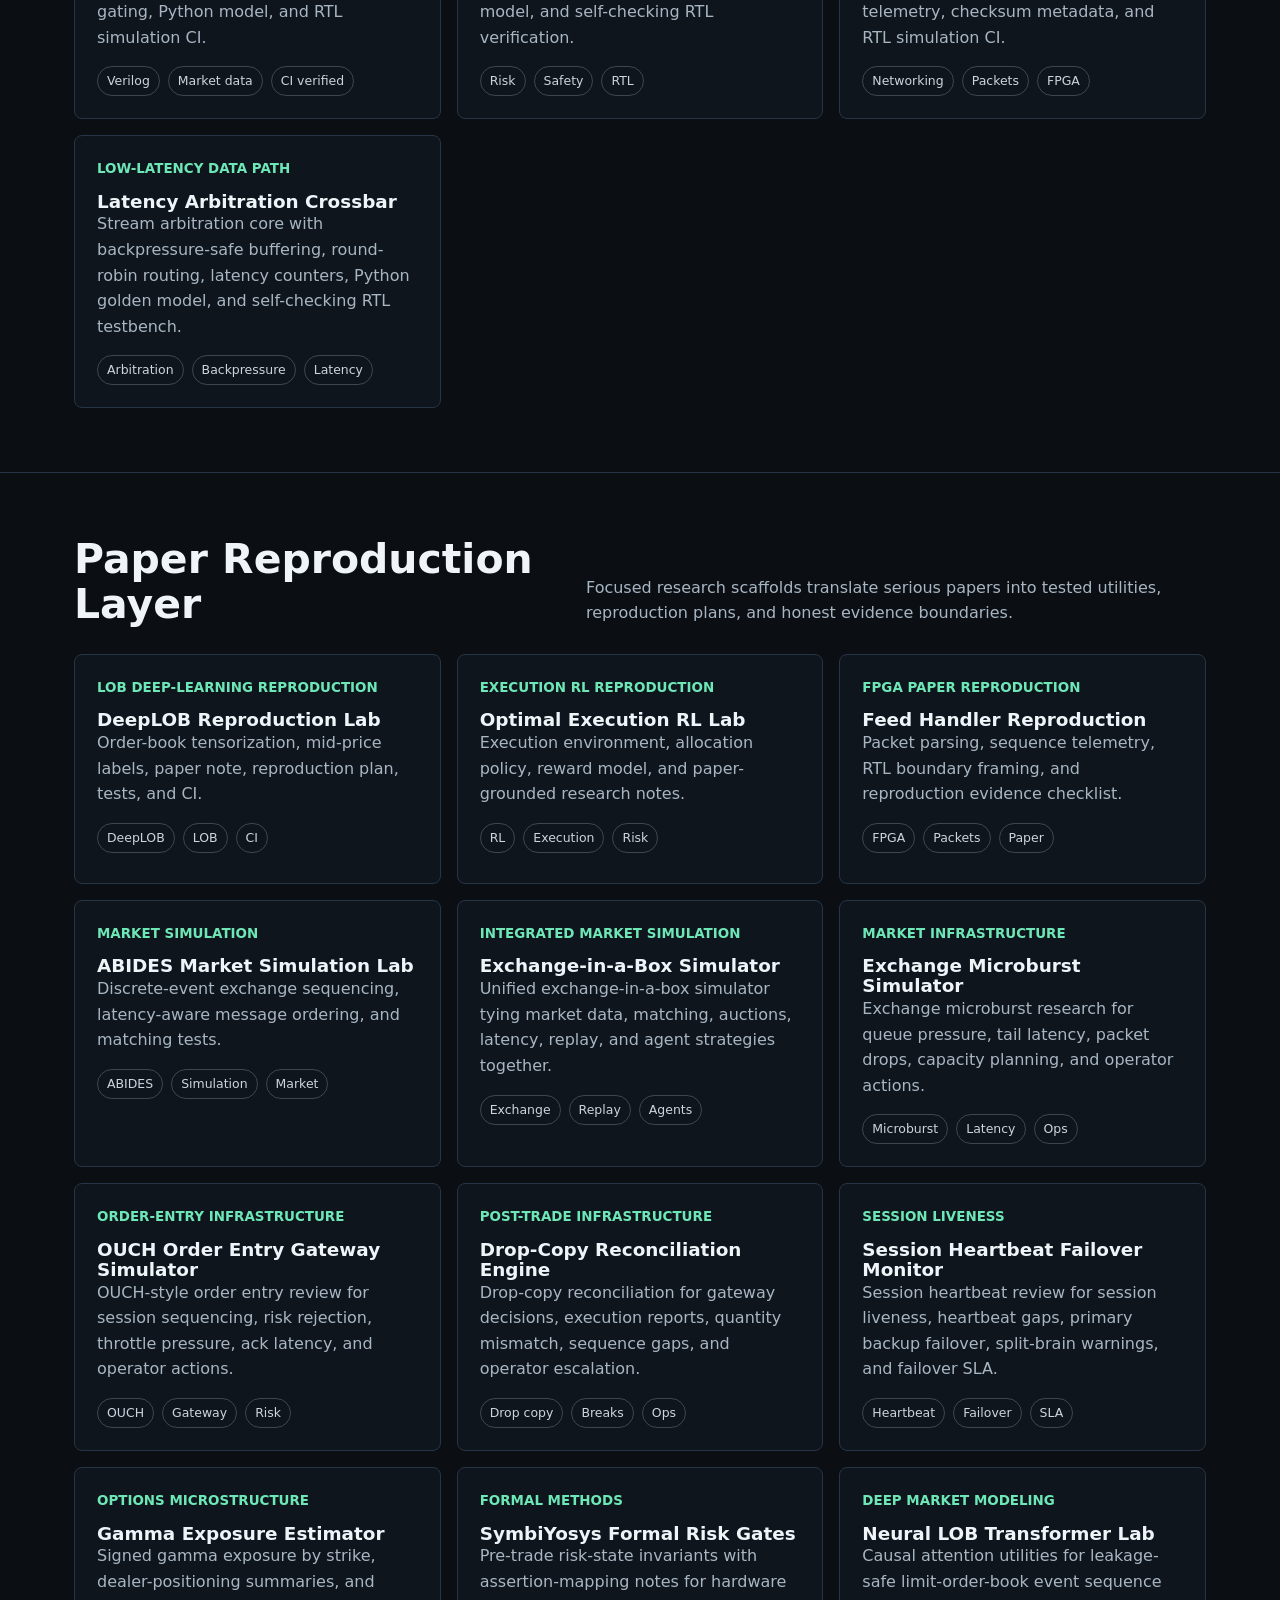
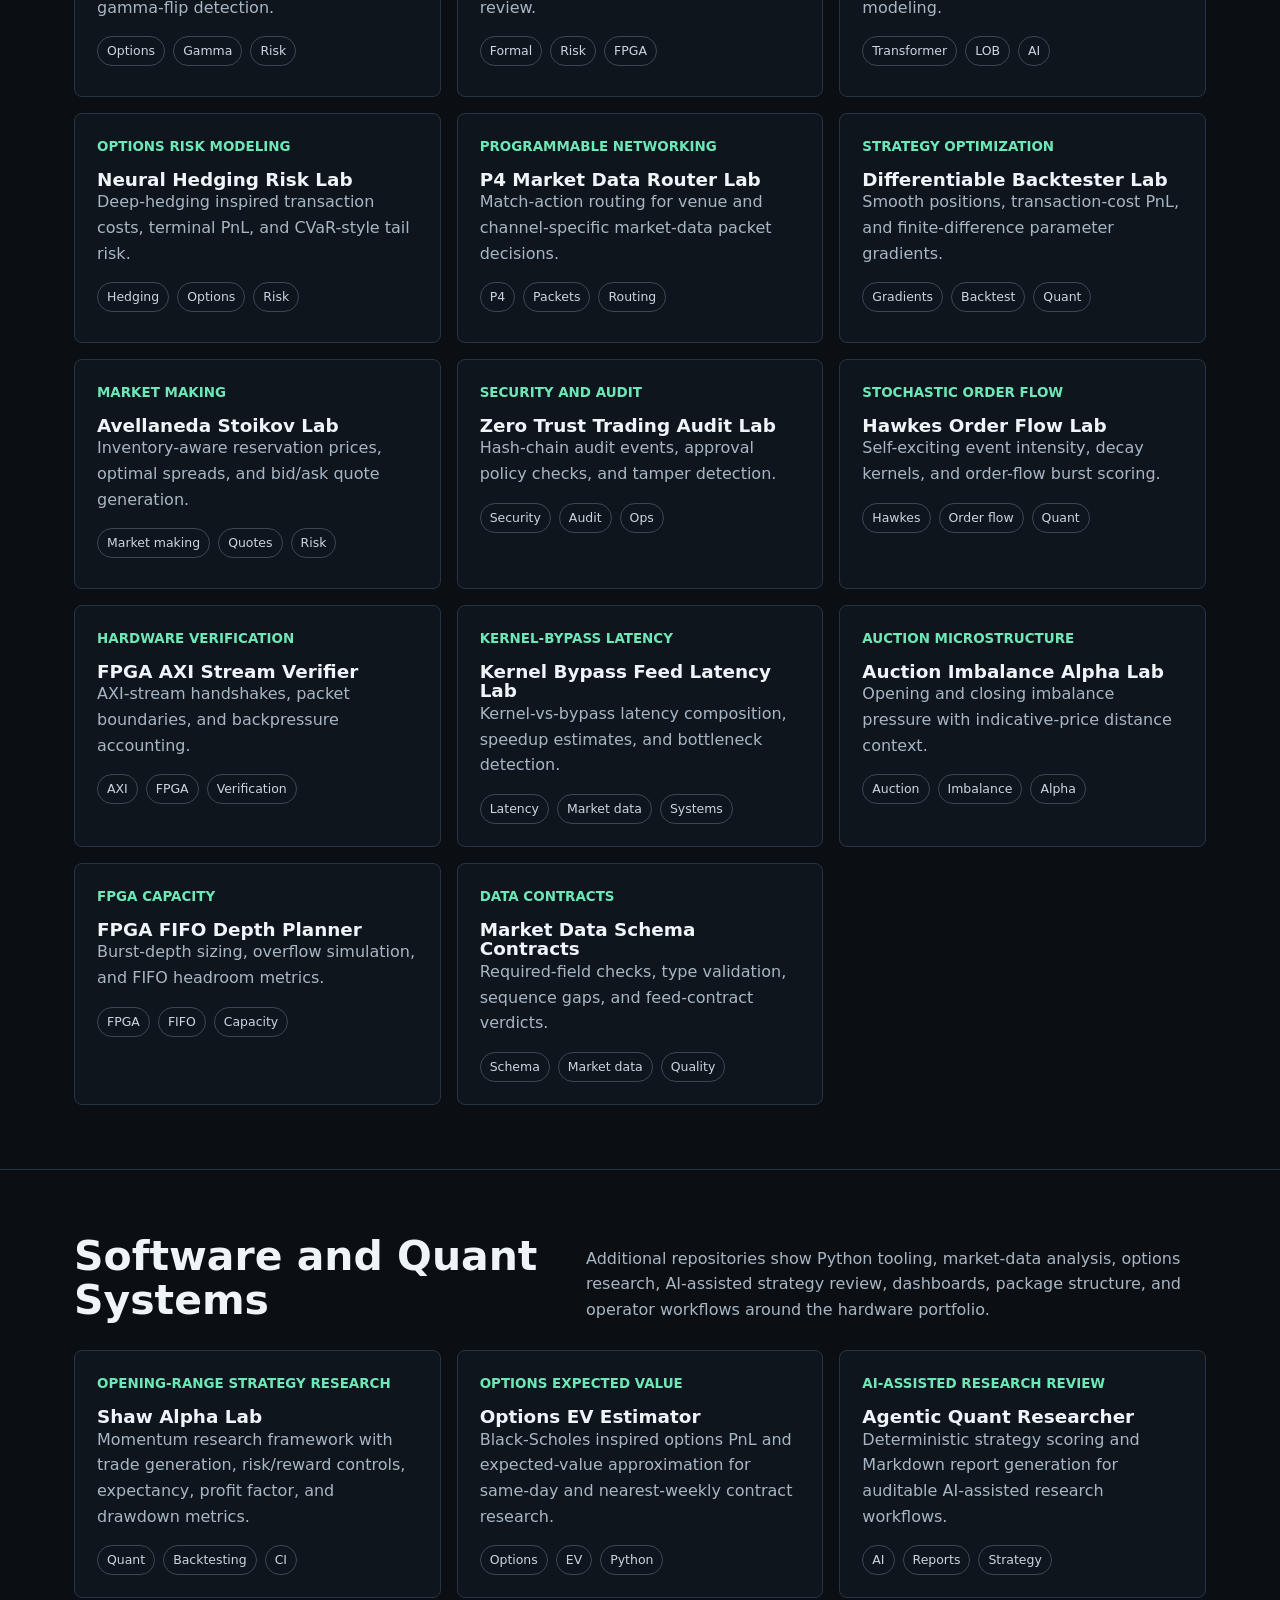
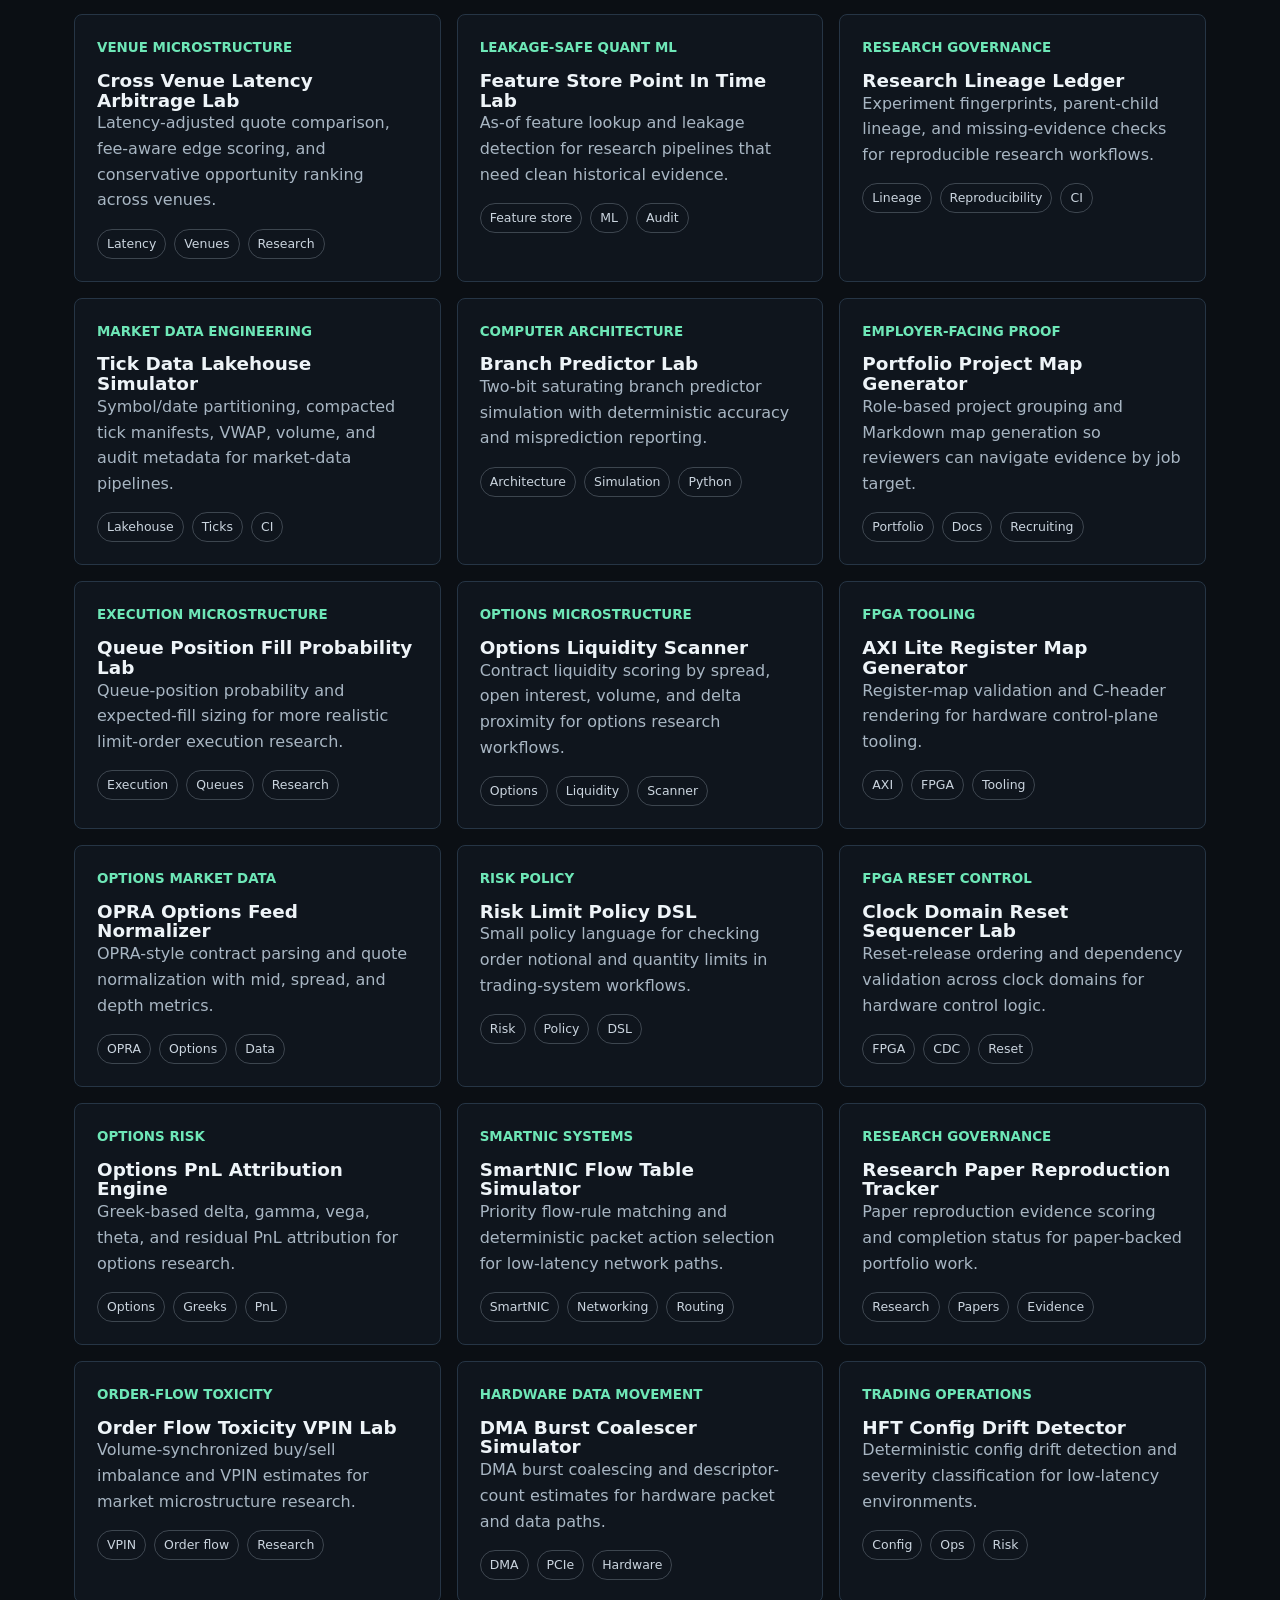
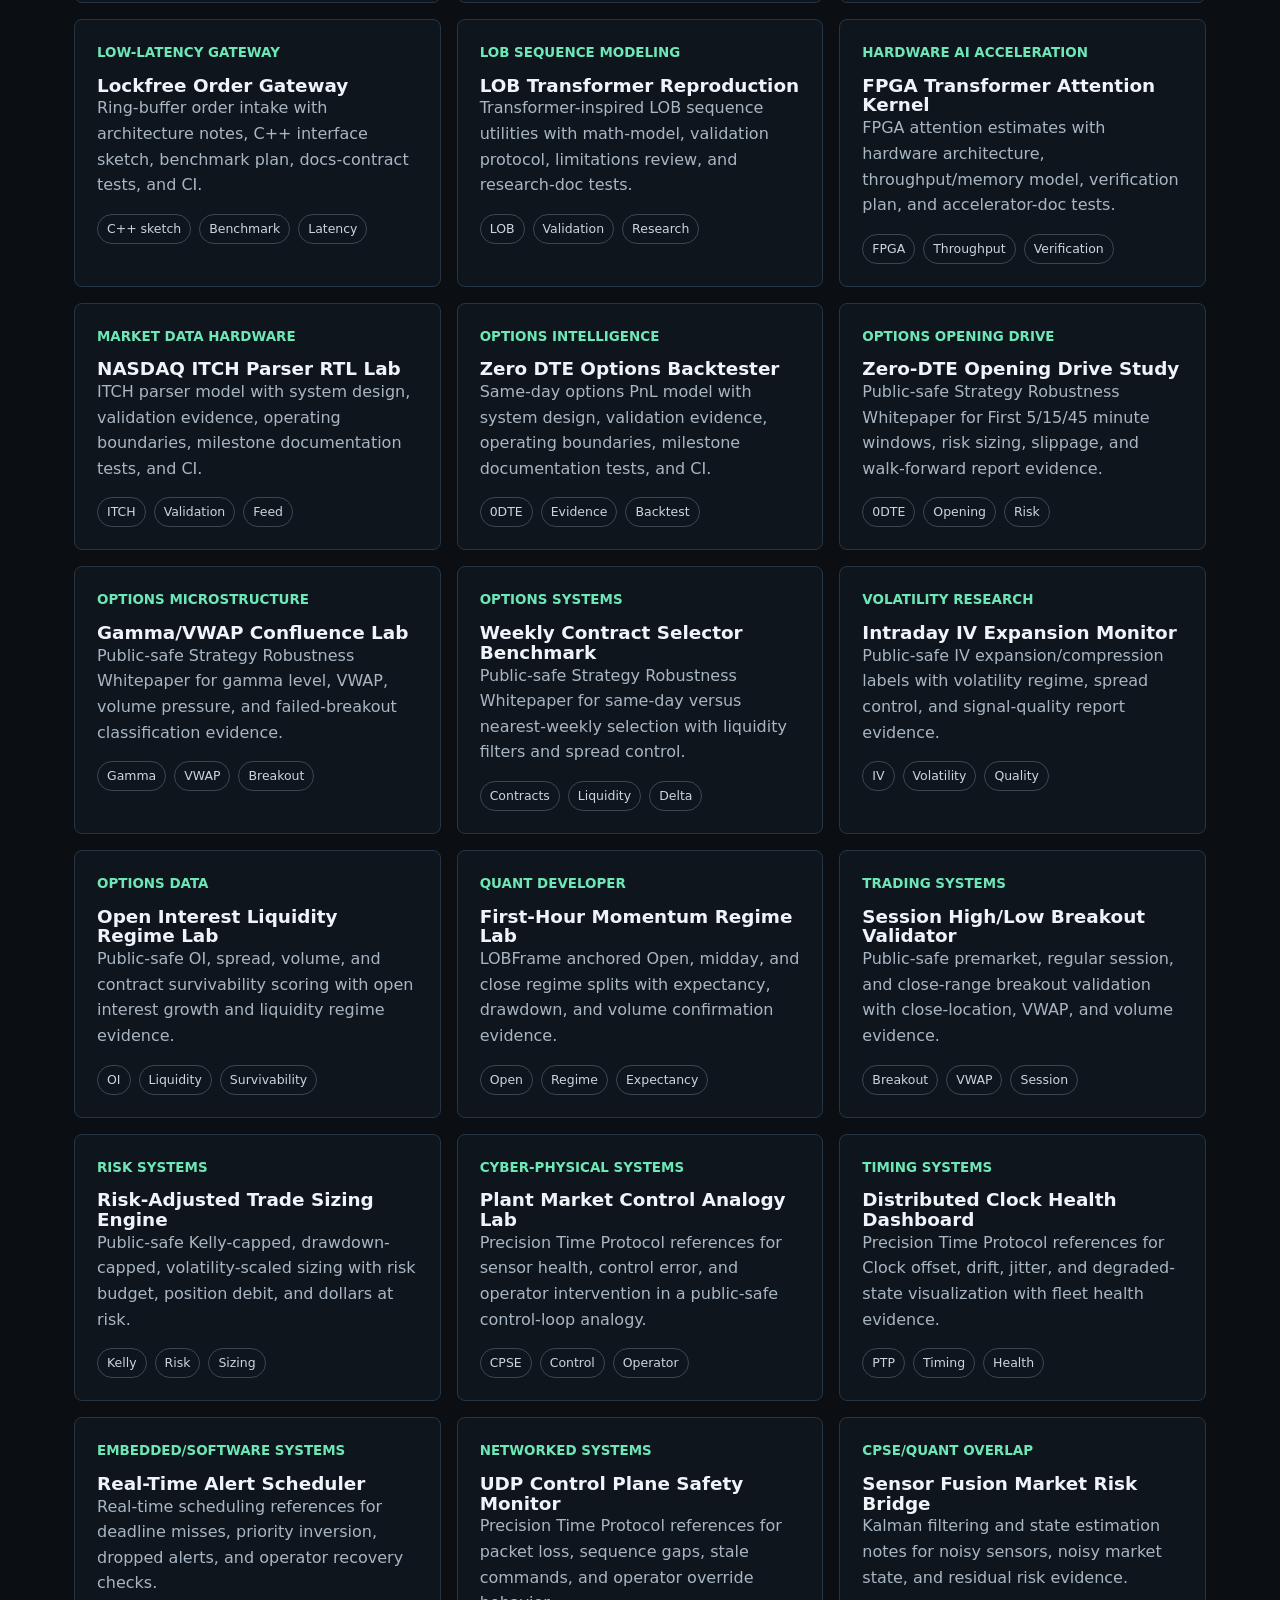
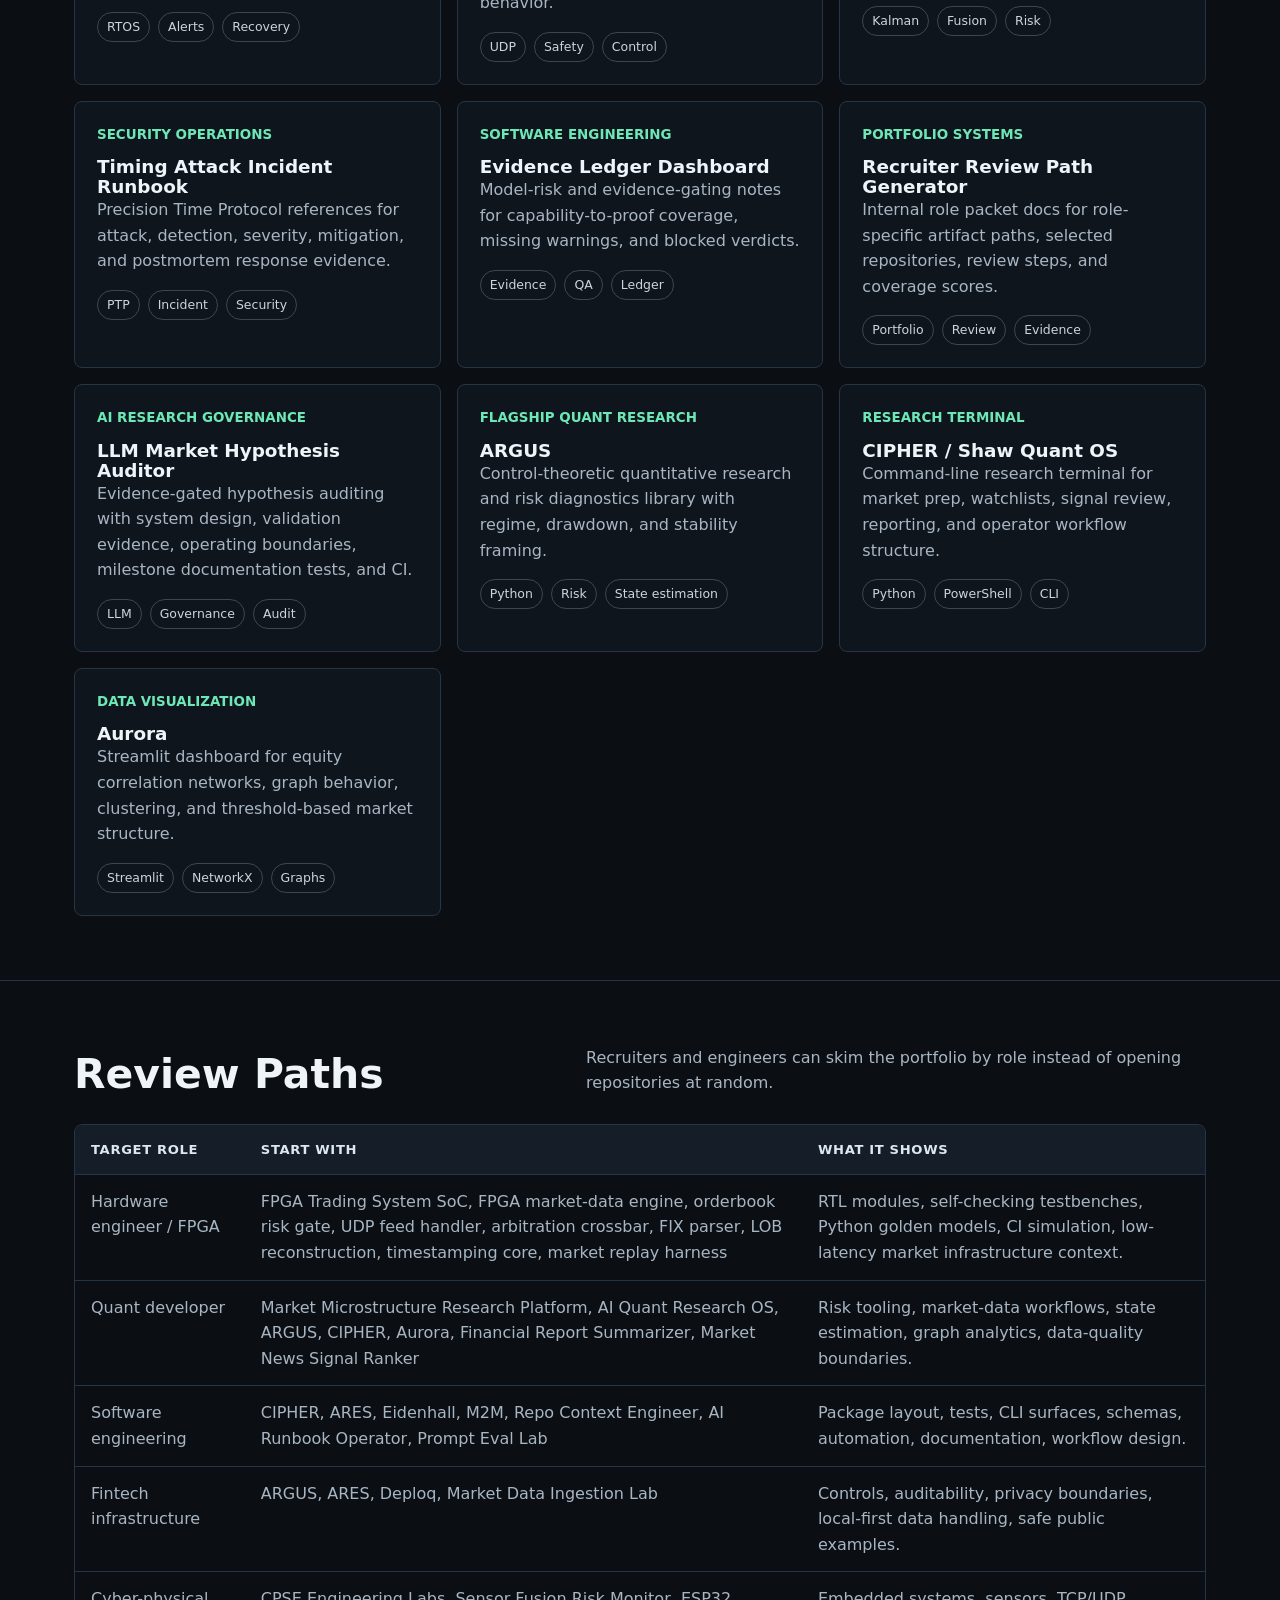
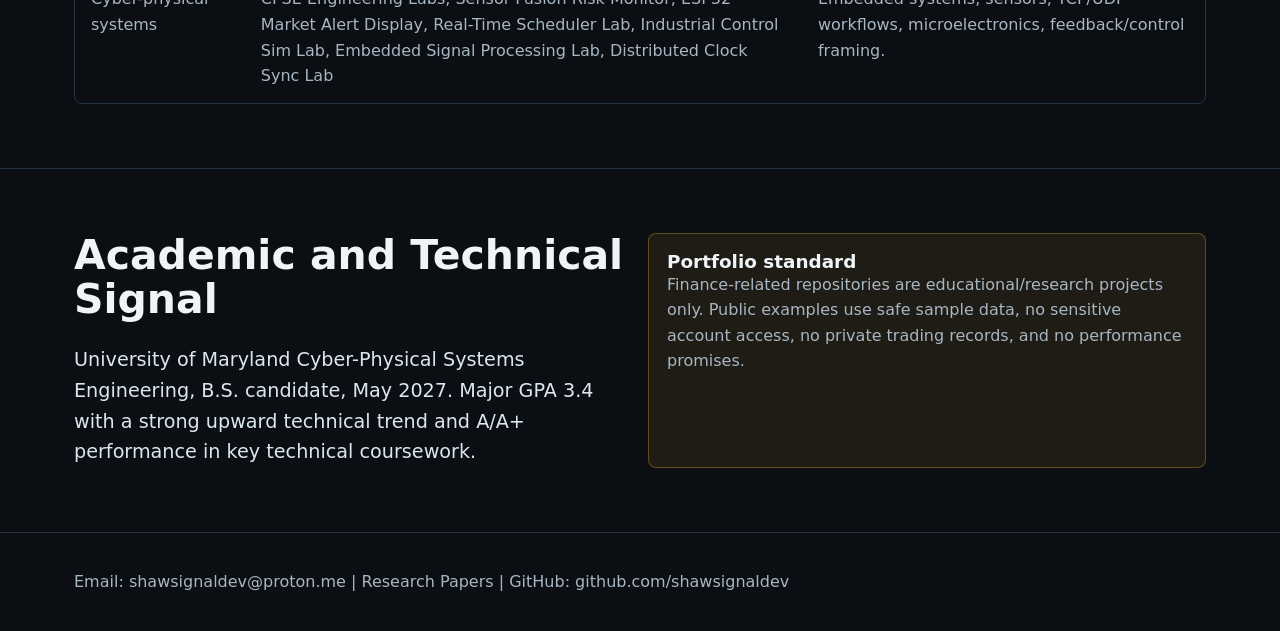
==== commit 8ed978f2: "Promote session heartbeat failover monitor" ====
--- a/index.html
+++ b/index.html
@@ -236,6 +236,12 @@
               <p>Drop-copy reconciliation for gateway decisions, execution reports, quantity mismatch, sequence gaps, and operator escalation.</p>
               <div class="tag-row"><span class="tag">Drop copy</span><span class="tag">Breaks</span><span class="tag">Ops</span></div>
             </a>
+            <a class="card featured" href="https://github.com/shawsignaldev/session-heartbeat-failover-monitor">
+              <div class="project-meta">Session liveness</div>
+              <h3>Session Heartbeat Failover Monitor</h3>
+              <p>Session heartbeat review for session liveness, heartbeat gaps, primary backup failover, split-brain warnings, and failover SLA.</p>
+              <div class="tag-row"><span class="tag">Heartbeat</span><span class="tag">Failover</span><span class="tag">SLA</span></div>
+            </a>
             <a class="card featured" href="https://github.com/shawsignaldev/gamma-exposure-estimator">
               <div class="project-meta">Options microstructure</div>
               <h3>Gamma Exposure Estimator</h3>
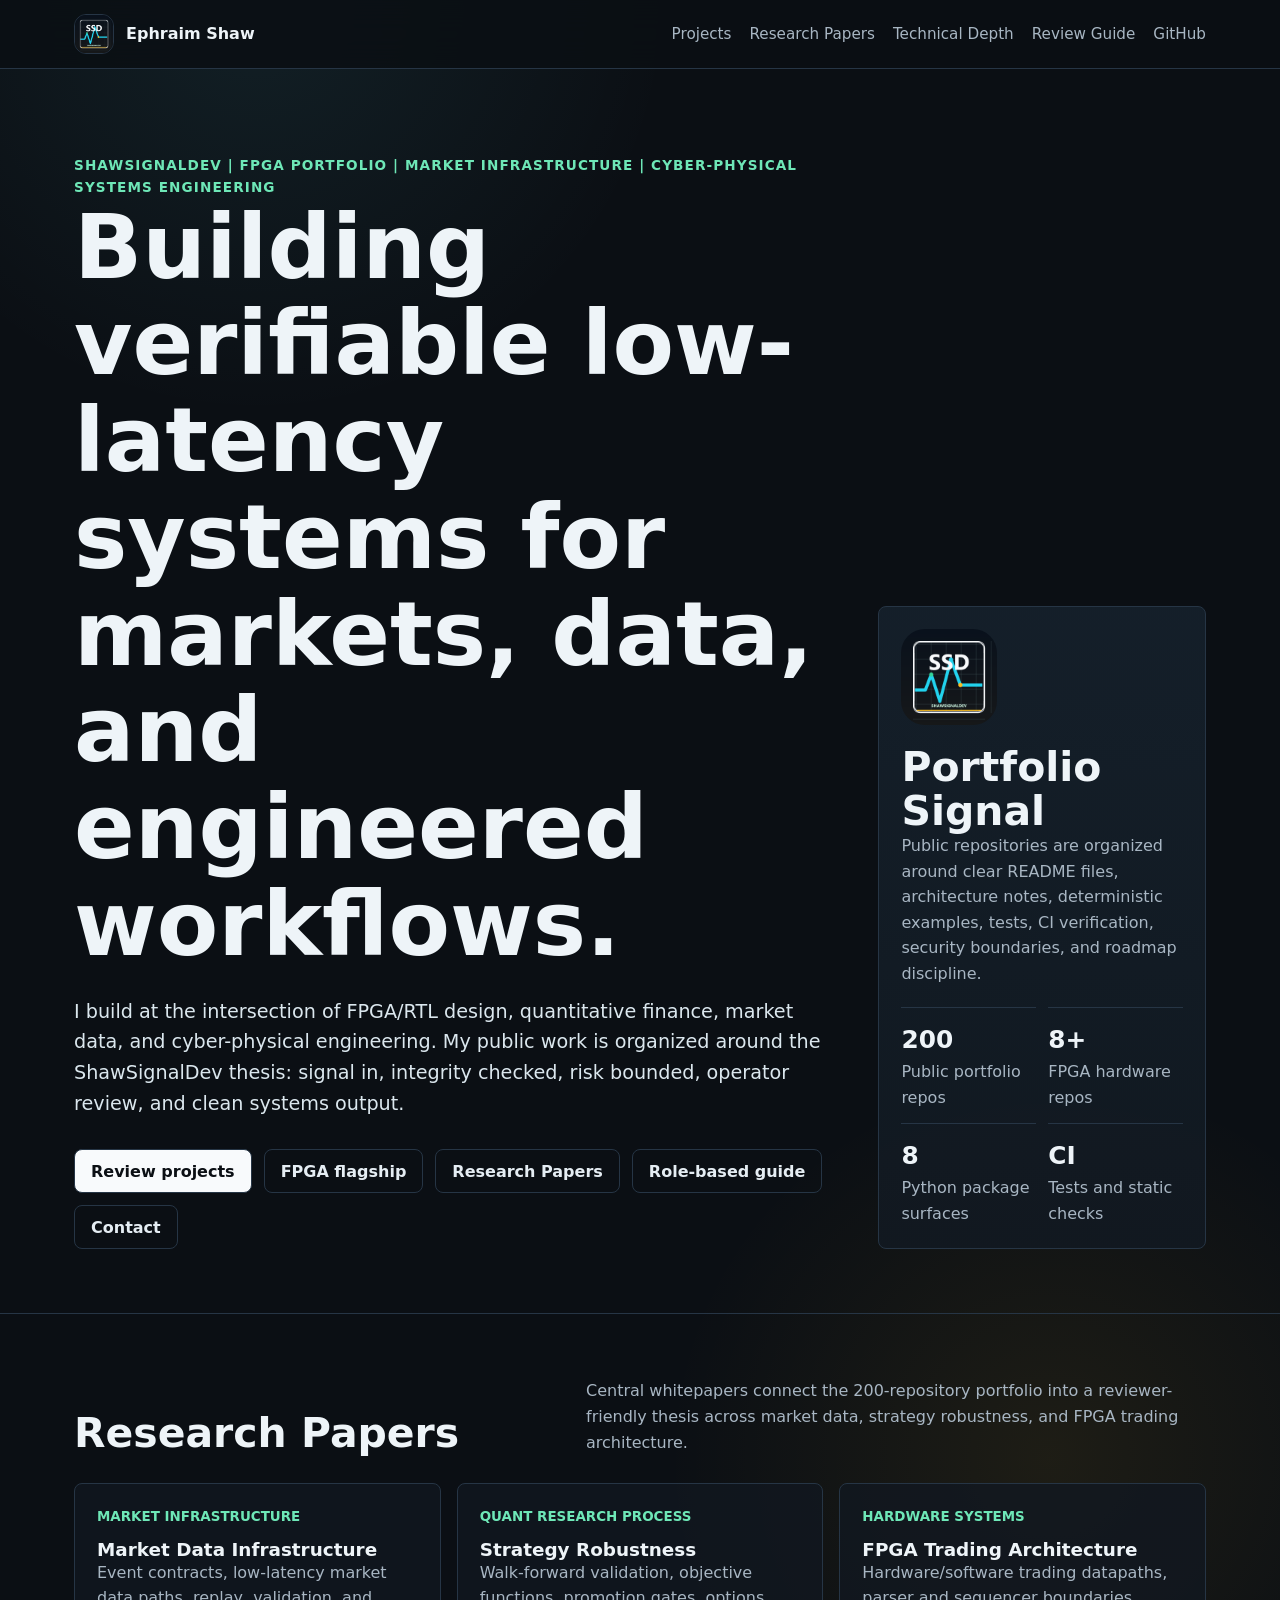
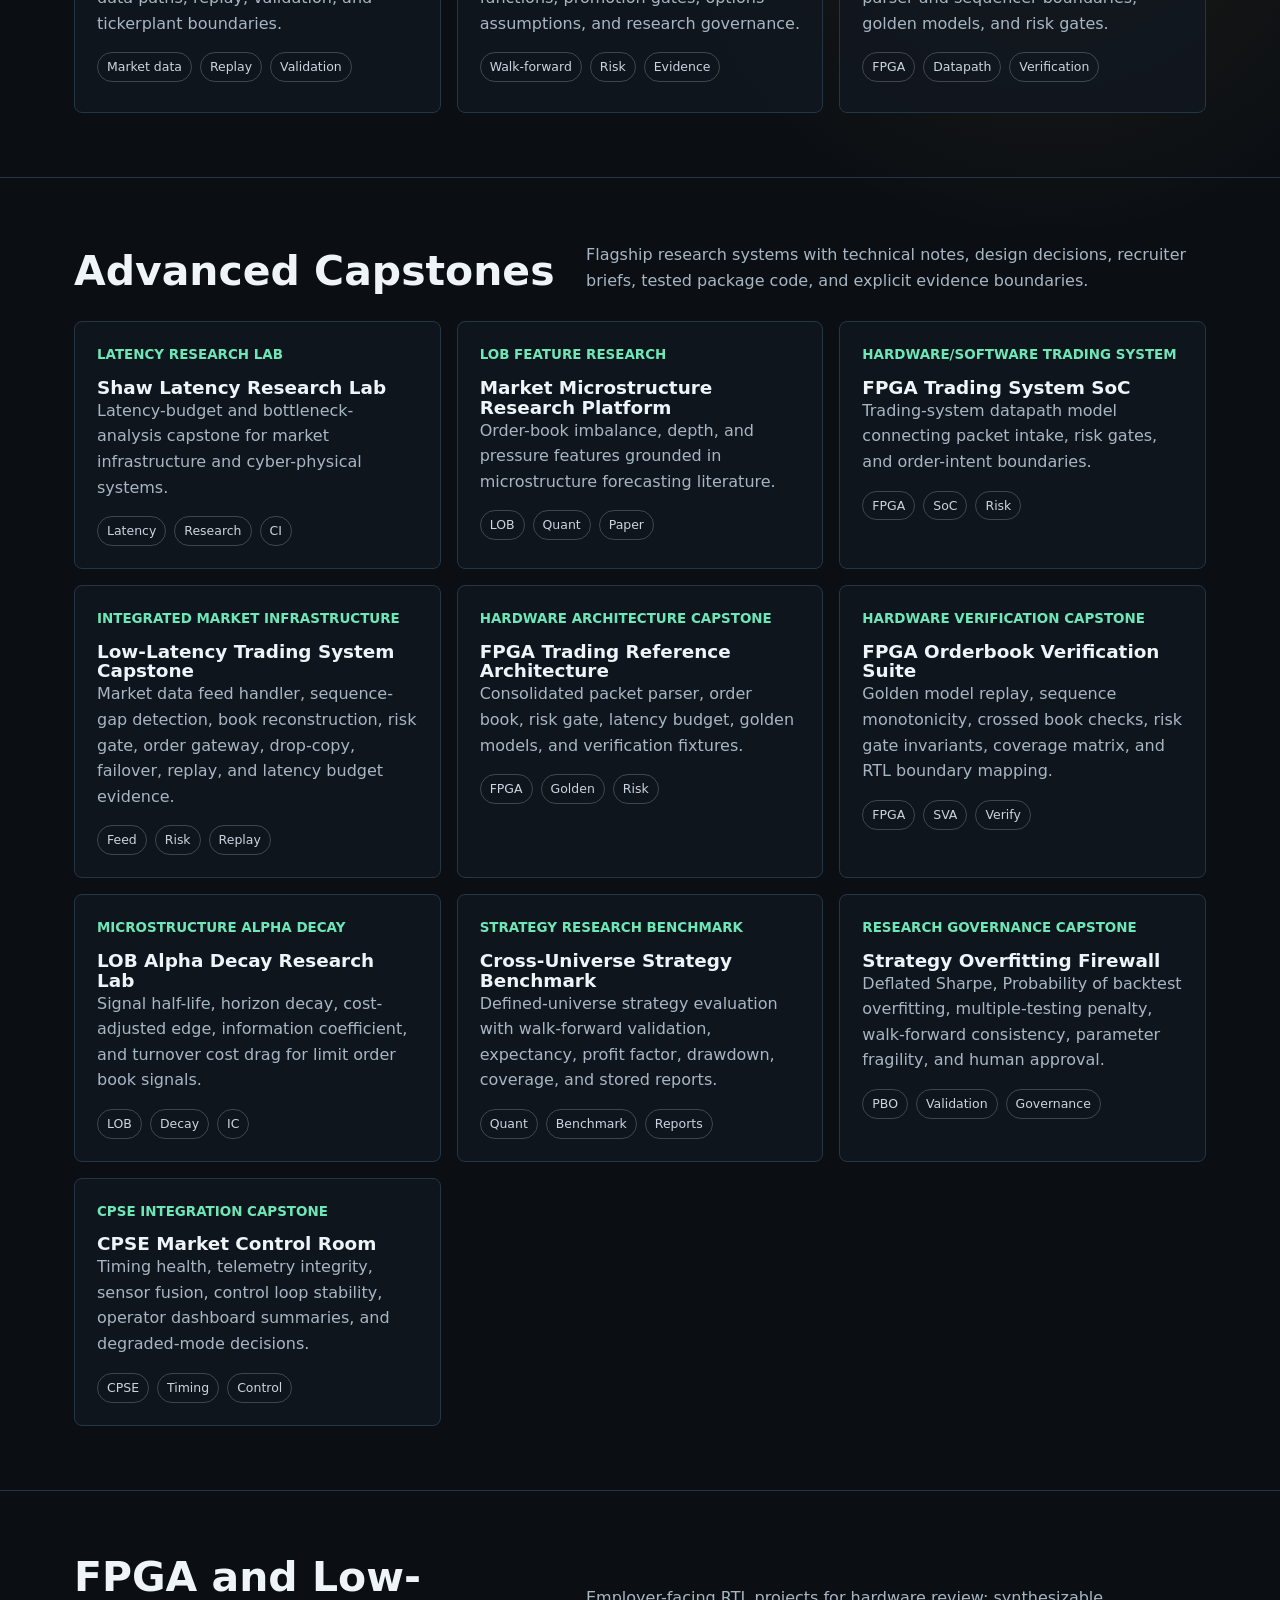
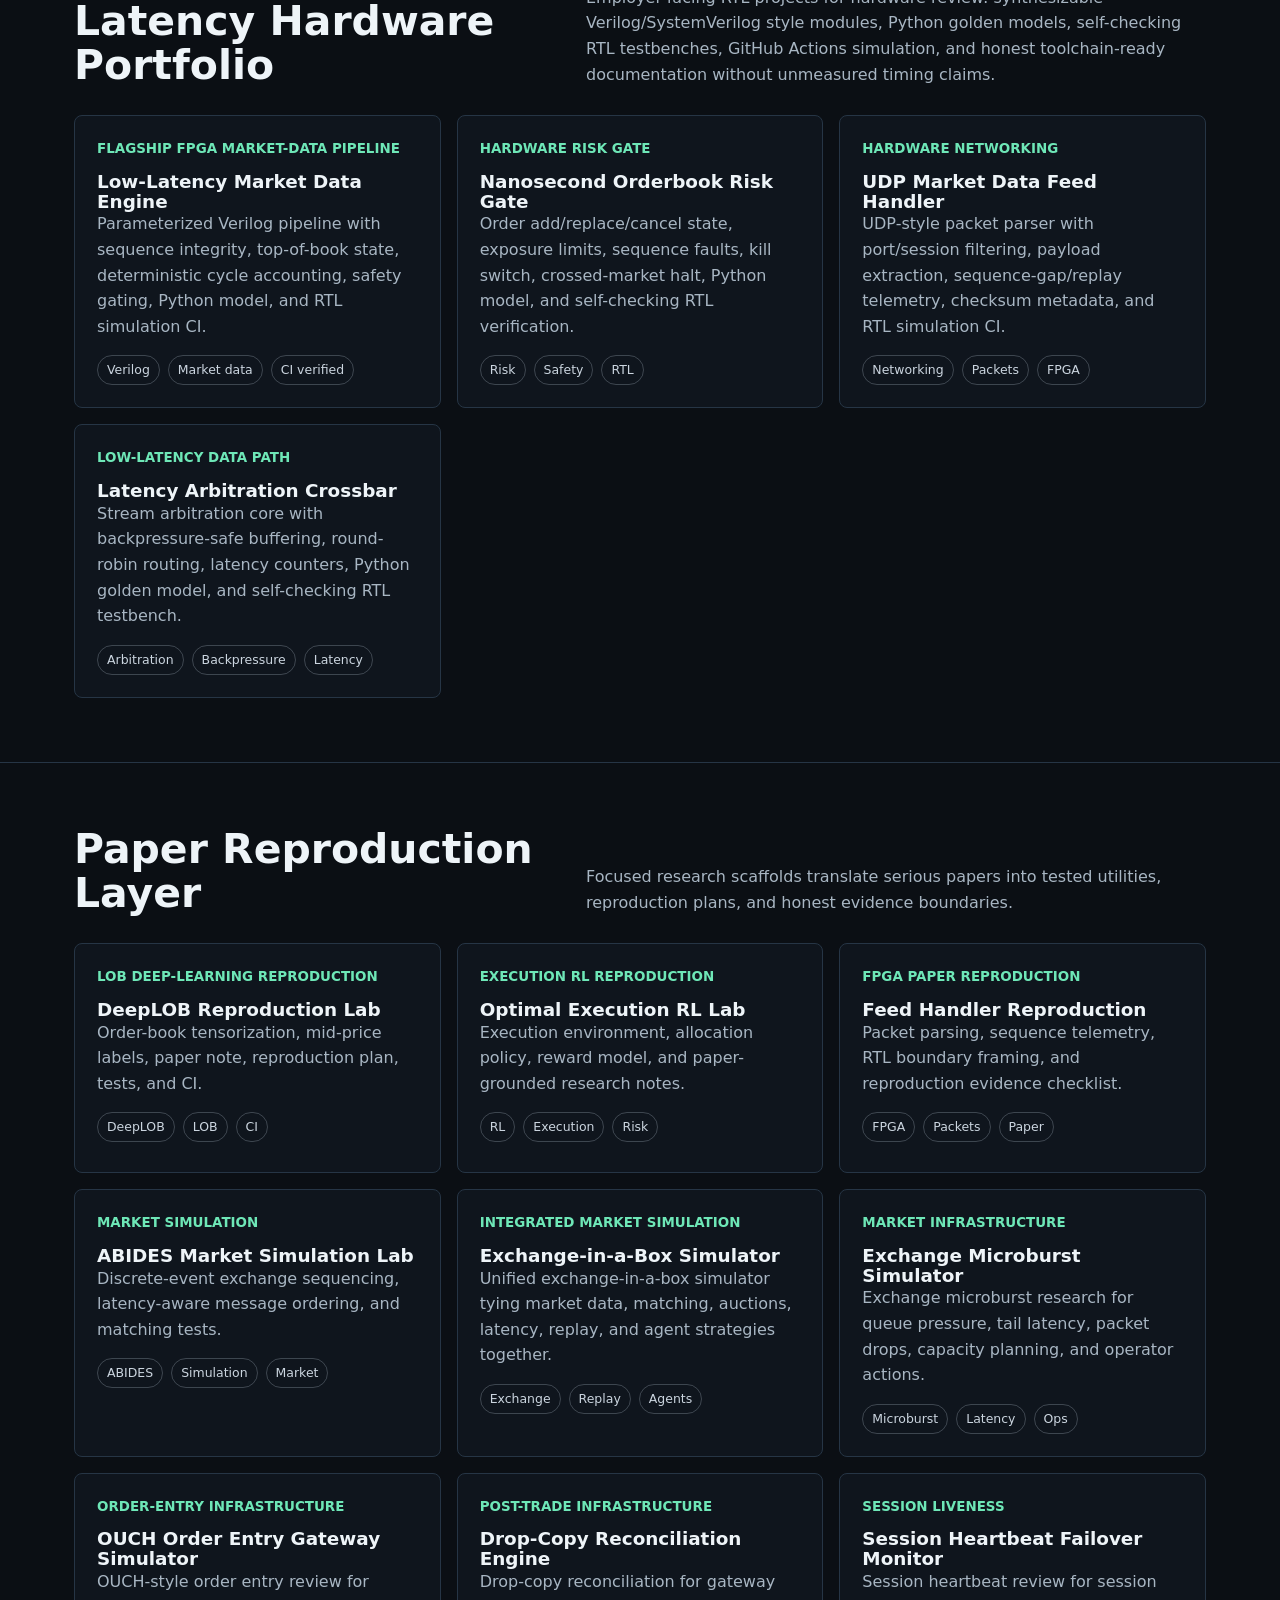
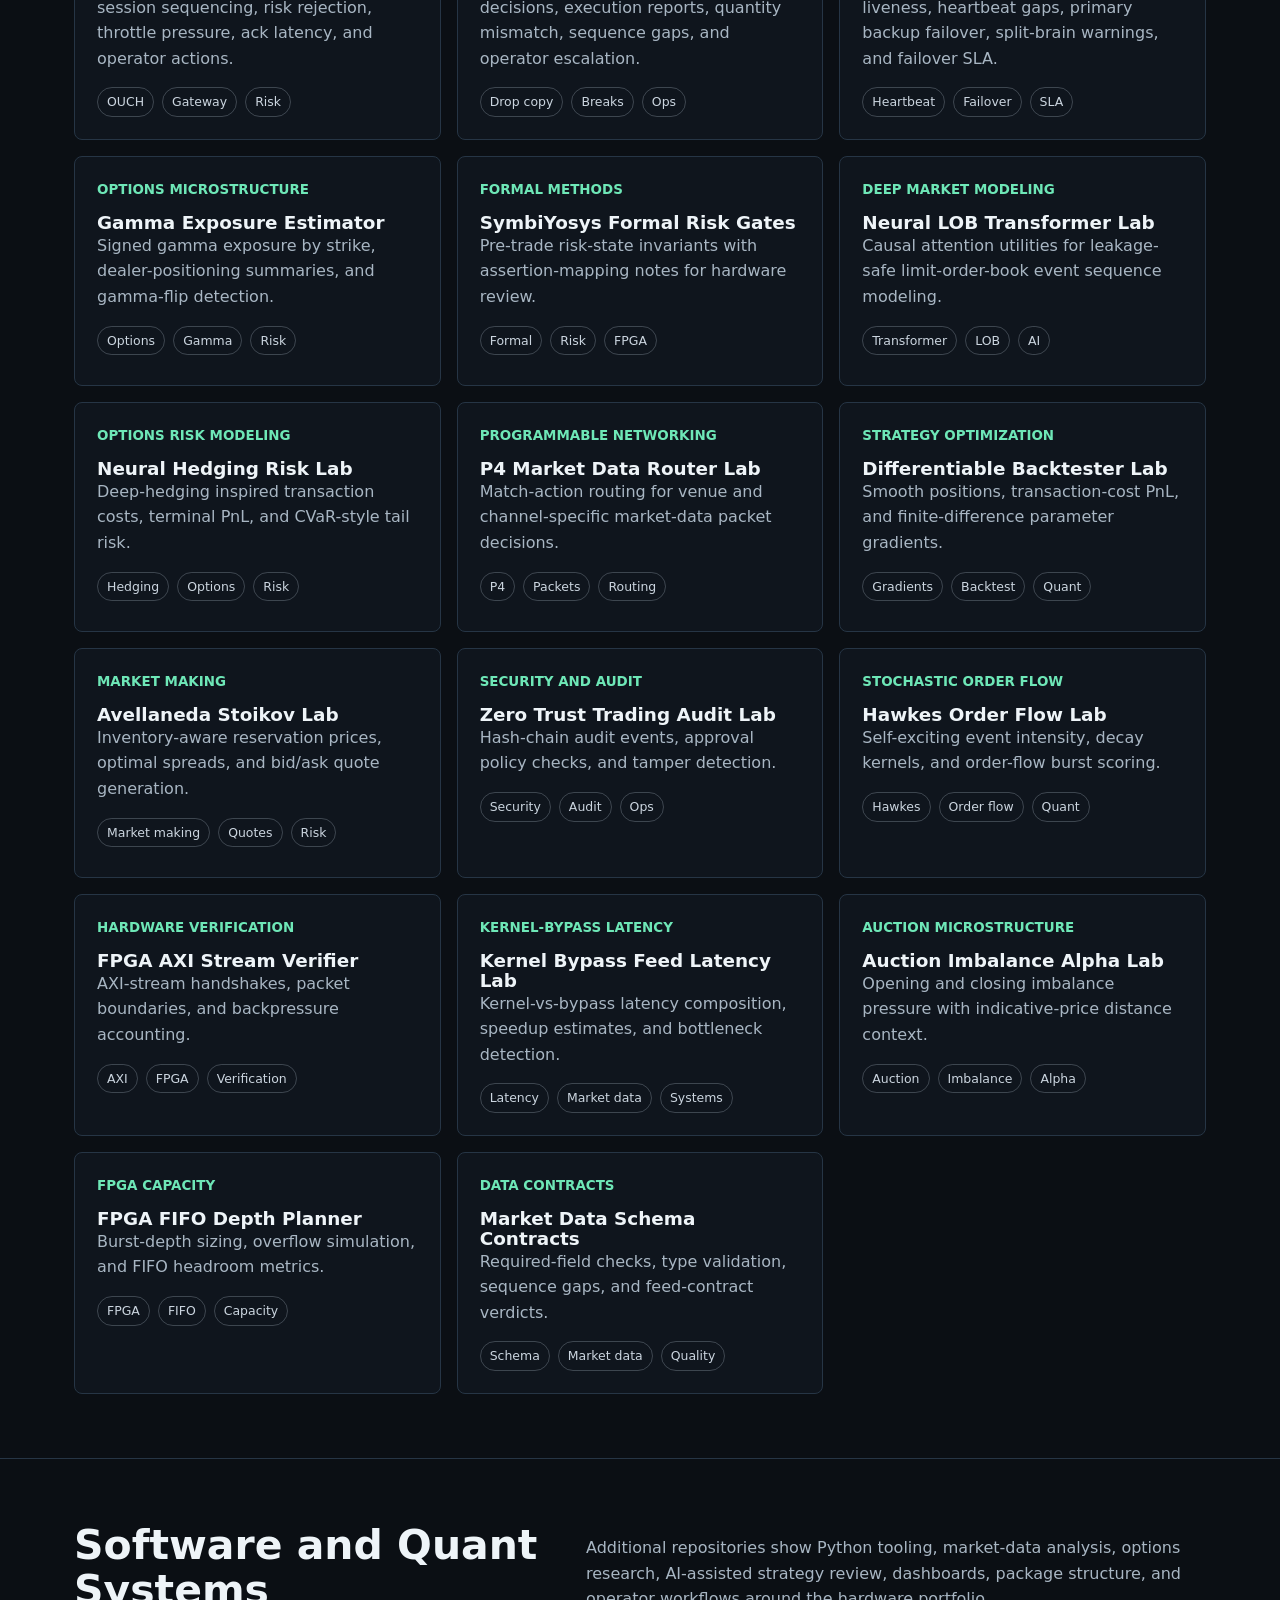
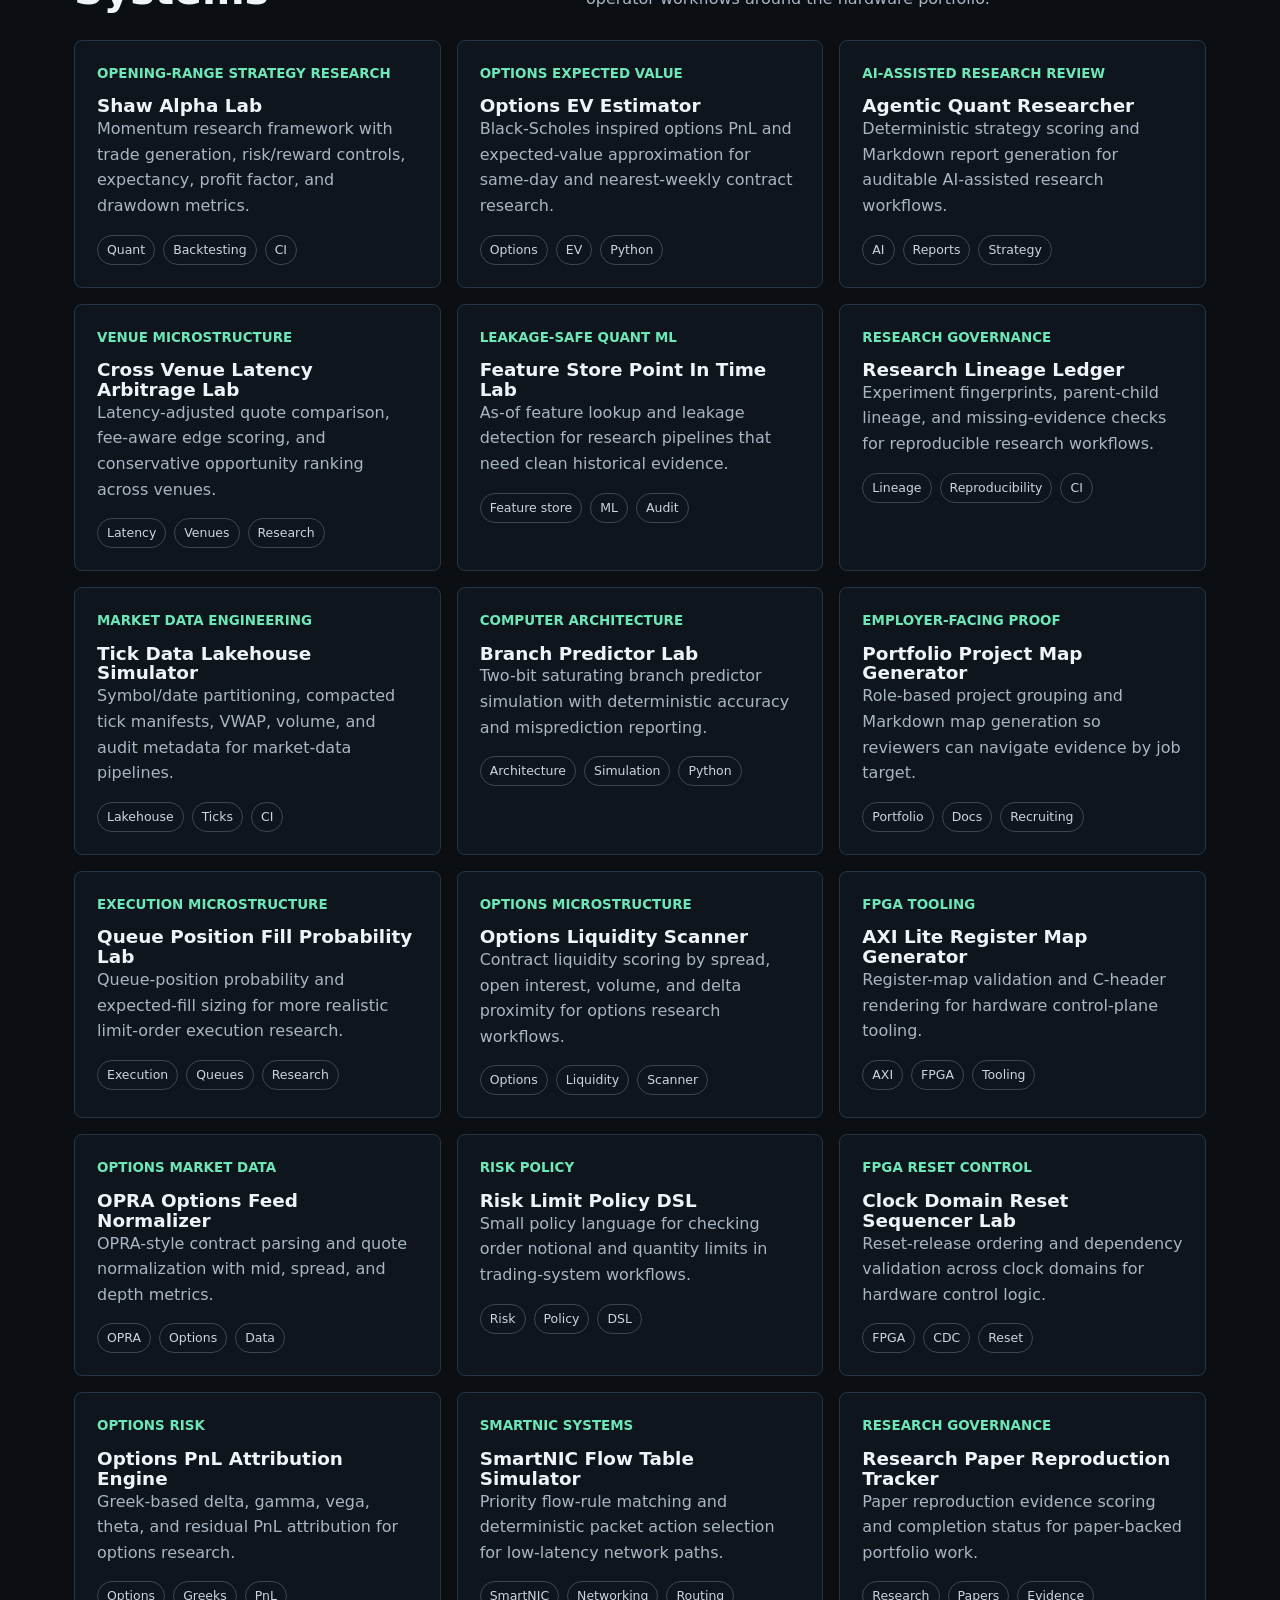
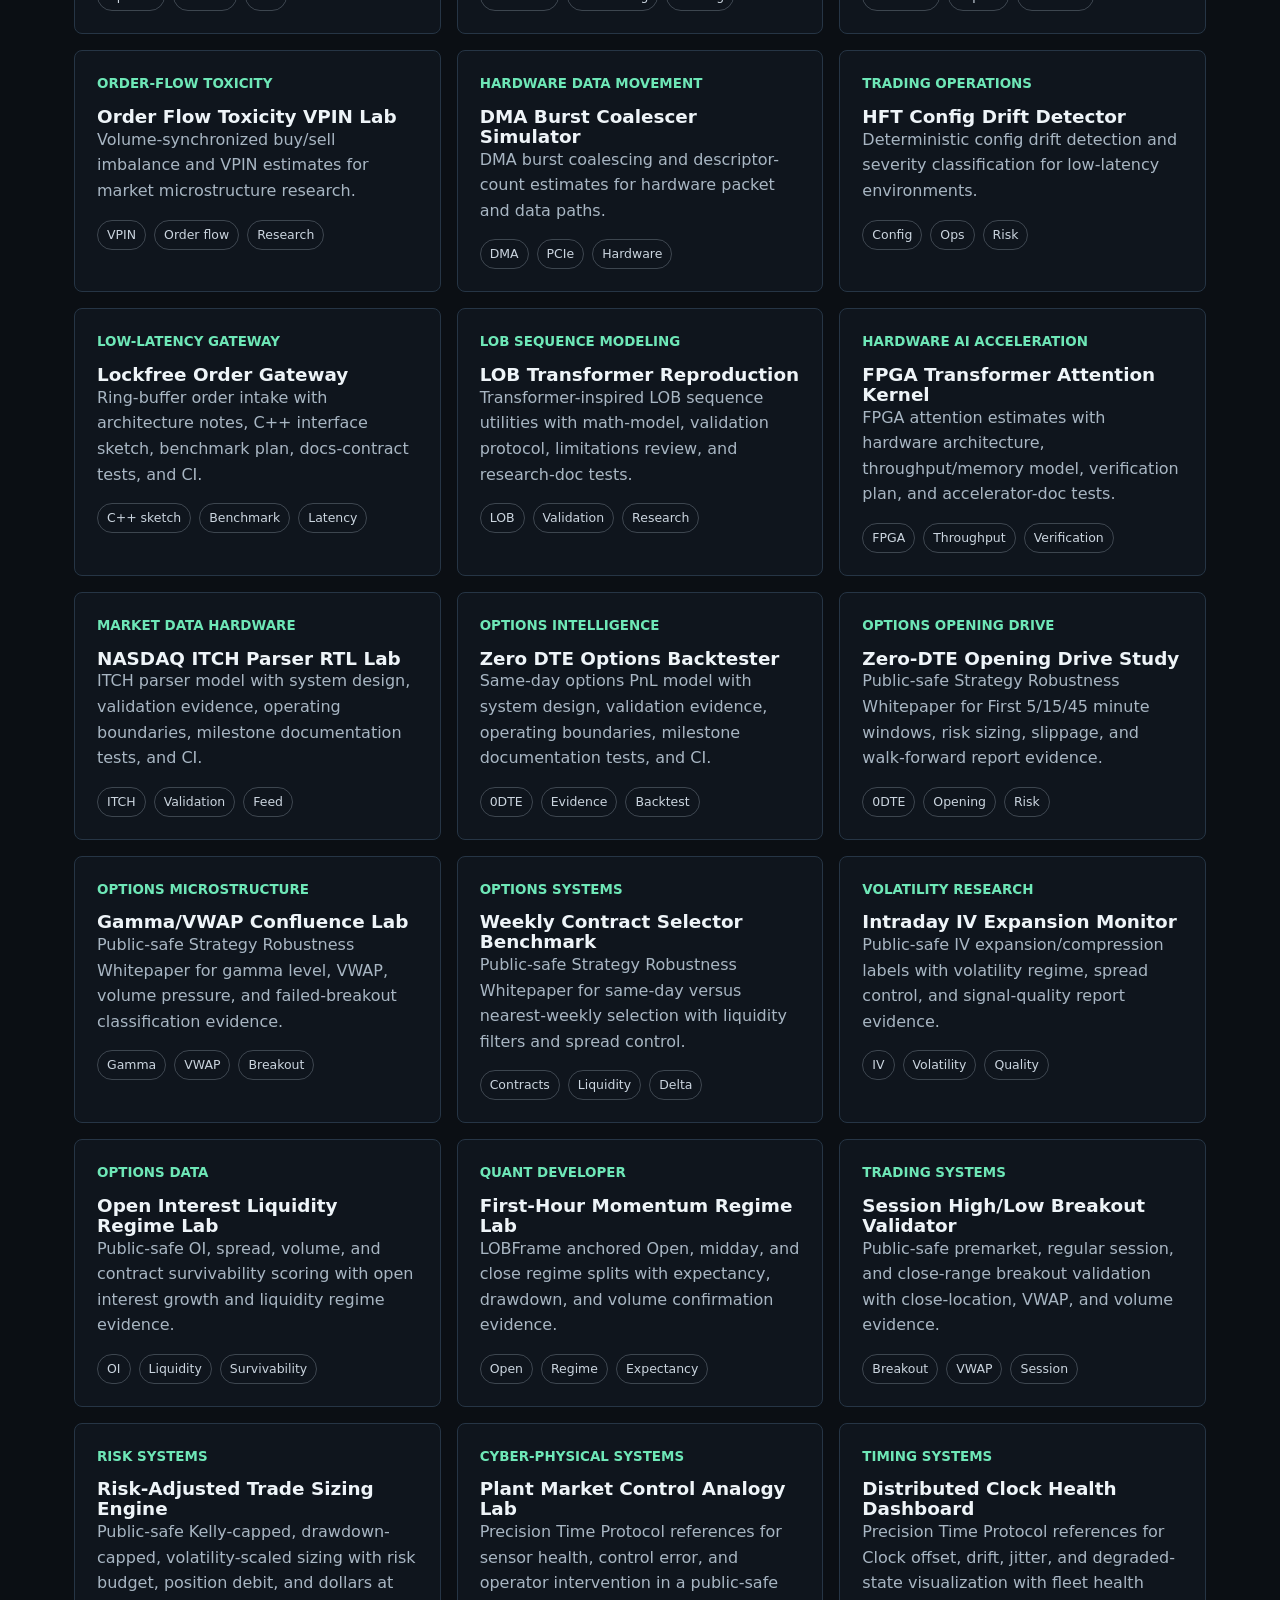
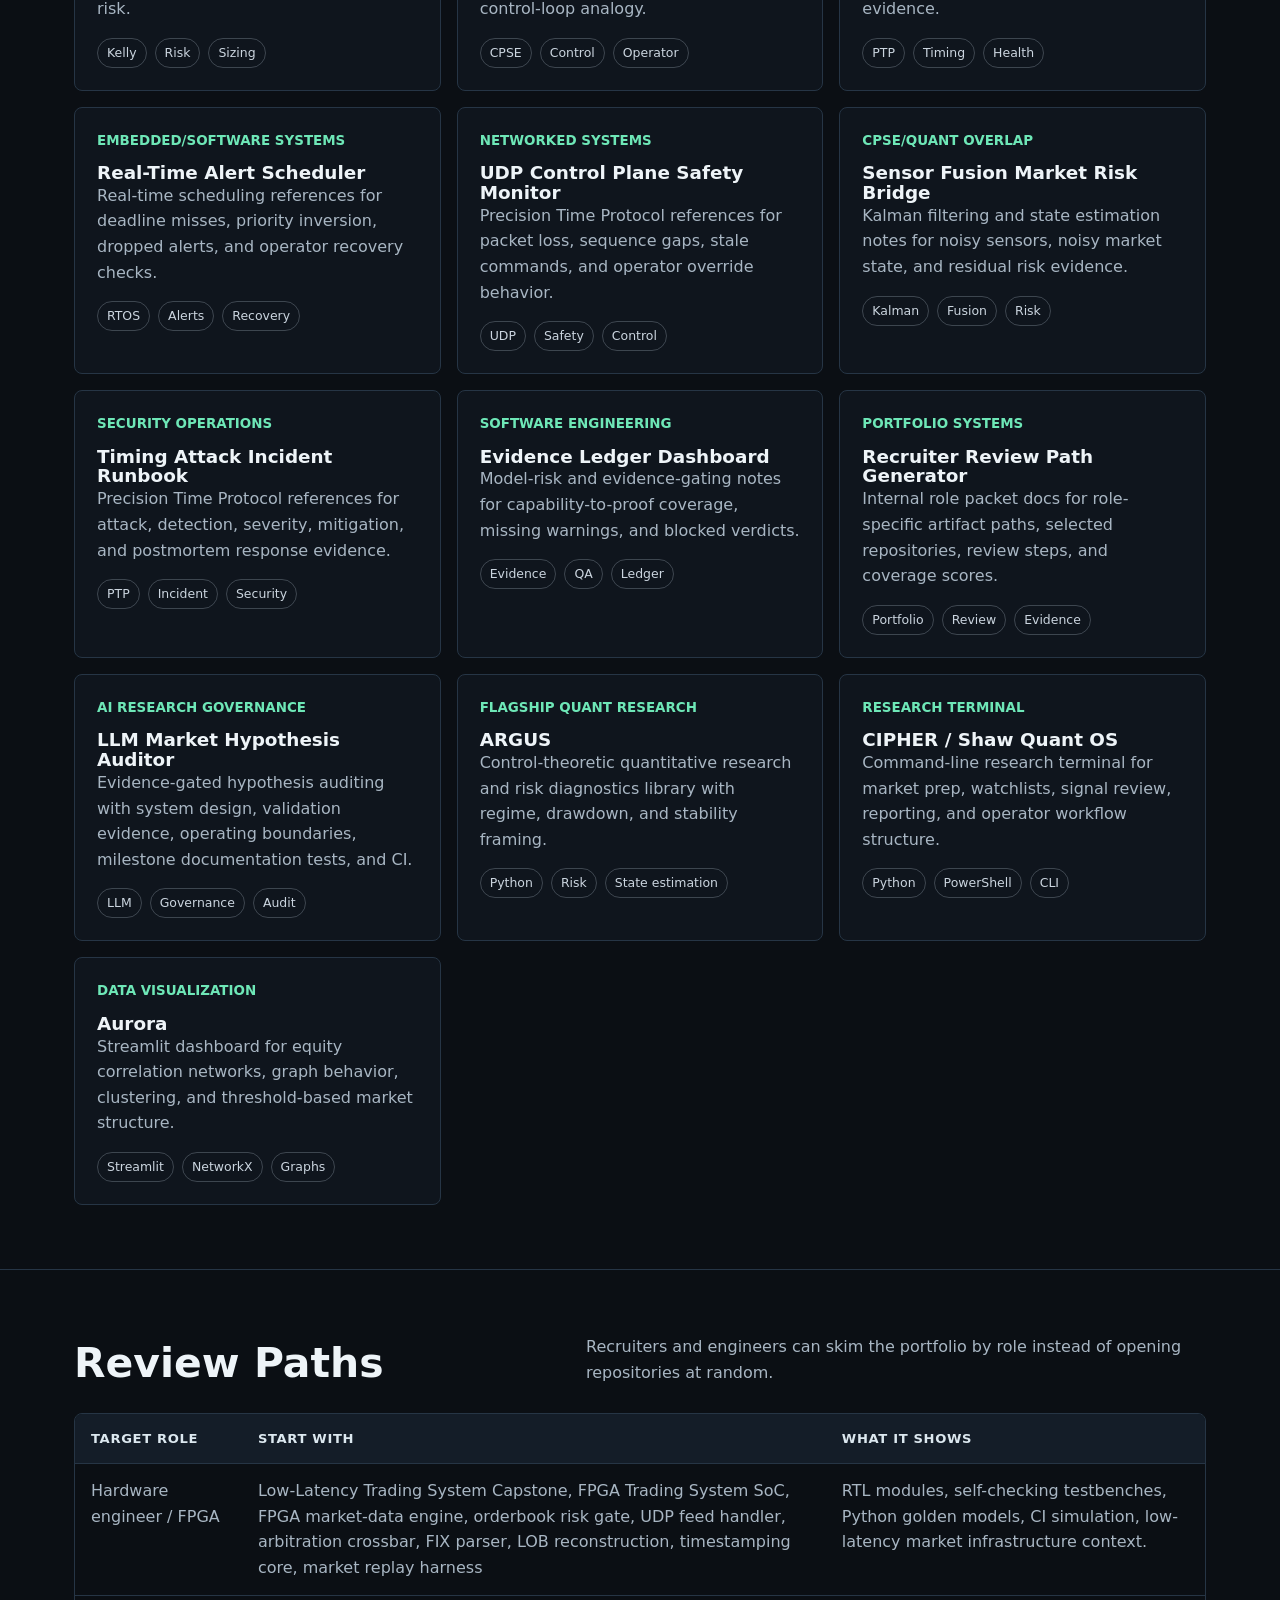
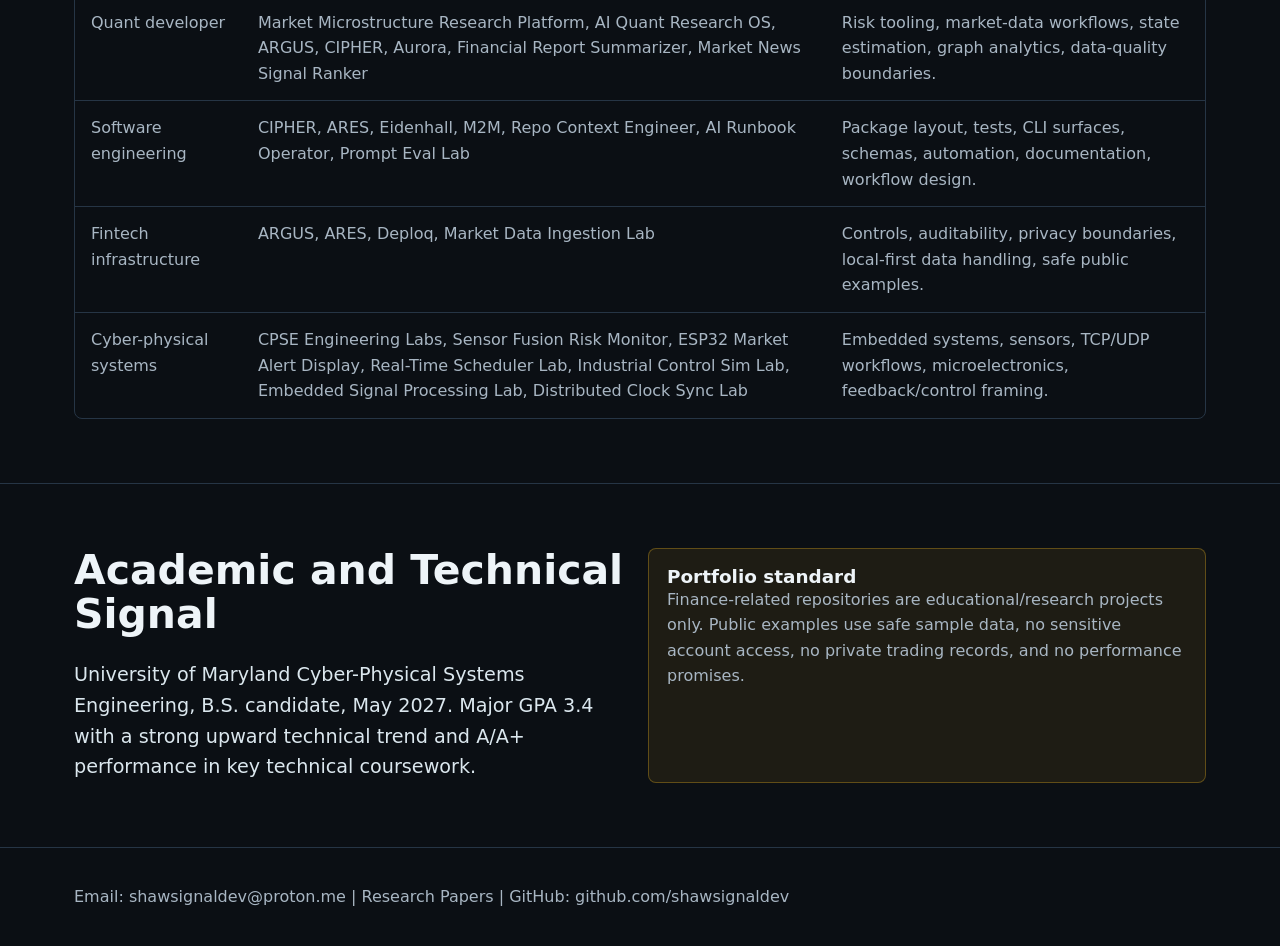
==== commit 465c3522: "Promote low-latency trading system capstone" ====
--- a/index.html
+++ b/index.html
@@ -106,6 +106,12 @@
               <p>Trading-system datapath model connecting packet intake, risk gates, and order-intent boundaries.</p>
               <div class="tag-row"><span class="tag">FPGA</span><span class="tag">SoC</span><span class="tag">Risk</span></div>
             </a>
+            <a class="card featured" href="https://github.com/shawsignaldev/low-latency-trading-system-capstone">
+              <div class="project-meta">Integrated market infrastructure</div>
+              <h3>Low-Latency Trading System Capstone</h3>
+              <p>Market data feed handler, sequence-gap detection, book reconstruction, risk gate, order gateway, drop-copy, failover, replay, and latency budget evidence.</p>
+              <div class="tag-row"><span class="tag">Feed</span><span class="tag">Risk</span><span class="tag">Replay</span></div>
+            </a>
             <a class="card featured" href="https://github.com/shawsignaldev/fpga-trading-reference-architecture">
               <div class="project-meta">Hardware architecture capstone</div>
               <h3>FPGA Trading Reference Architecture</h3>
@@ -629,7 +635,7 @@
                 <tr><th>Target role</th><th>Start with</th><th>What it shows</th></tr>
               </thead>
               <tbody>
-                <tr><td>Hardware engineer / FPGA</td><td>FPGA Trading System SoC, FPGA market-data engine, orderbook risk gate, UDP feed handler, arbitration crossbar, FIX parser, LOB reconstruction, timestamping core, market replay harness</td><td>RTL modules, self-checking testbenches, Python golden models, CI simulation, low-latency market infrastructure context.</td></tr>
+                <tr><td>Hardware engineer / FPGA</td><td>Low-Latency Trading System Capstone, FPGA Trading System SoC, FPGA market-data engine, orderbook risk gate, UDP feed handler, arbitration crossbar, FIX parser, LOB reconstruction, timestamping core, market replay harness</td><td>RTL modules, self-checking testbenches, Python golden models, CI simulation, low-latency market infrastructure context.</td></tr>
                 <tr><td>Quant developer</td><td>Market Microstructure Research Platform, AI Quant Research OS, ARGUS, CIPHER, Aurora, Financial Report Summarizer, Market News Signal Ranker</td><td>Risk tooling, market-data workflows, state estimation, graph analytics, data-quality boundaries.</td></tr>
                 <tr><td>Software engineering</td><td>CIPHER, ARES, Eidenhall, M2M, Repo Context Engineer, AI Runbook Operator, Prompt Eval Lab</td><td>Package layout, tests, CLI surfaces, schemas, automation, documentation, workflow design.</td></tr>
                 <tr><td>Fintech infrastructure</td><td>ARGUS, ARES, Deploq, Market Data Ingestion Lab</td><td>Controls, auditability, privacy boundaries, local-first data handling, safe public examples.</td></tr>
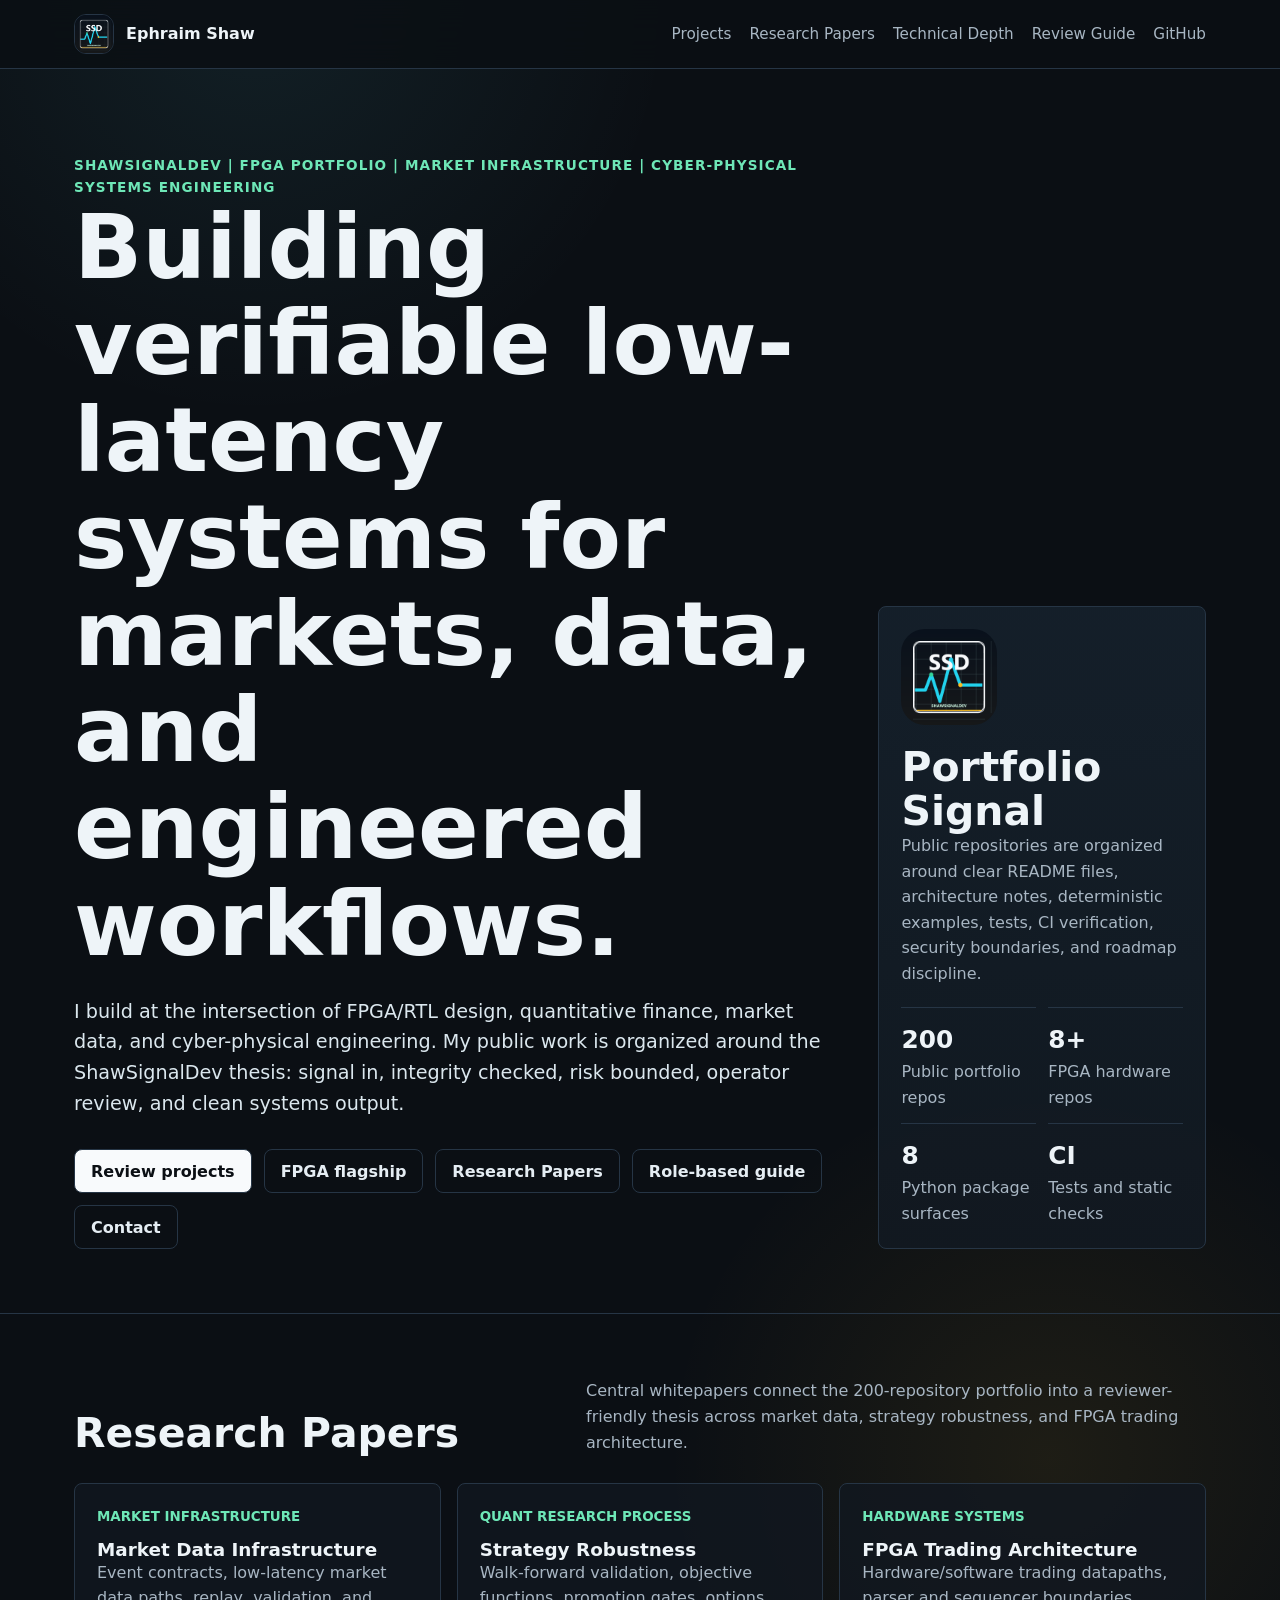
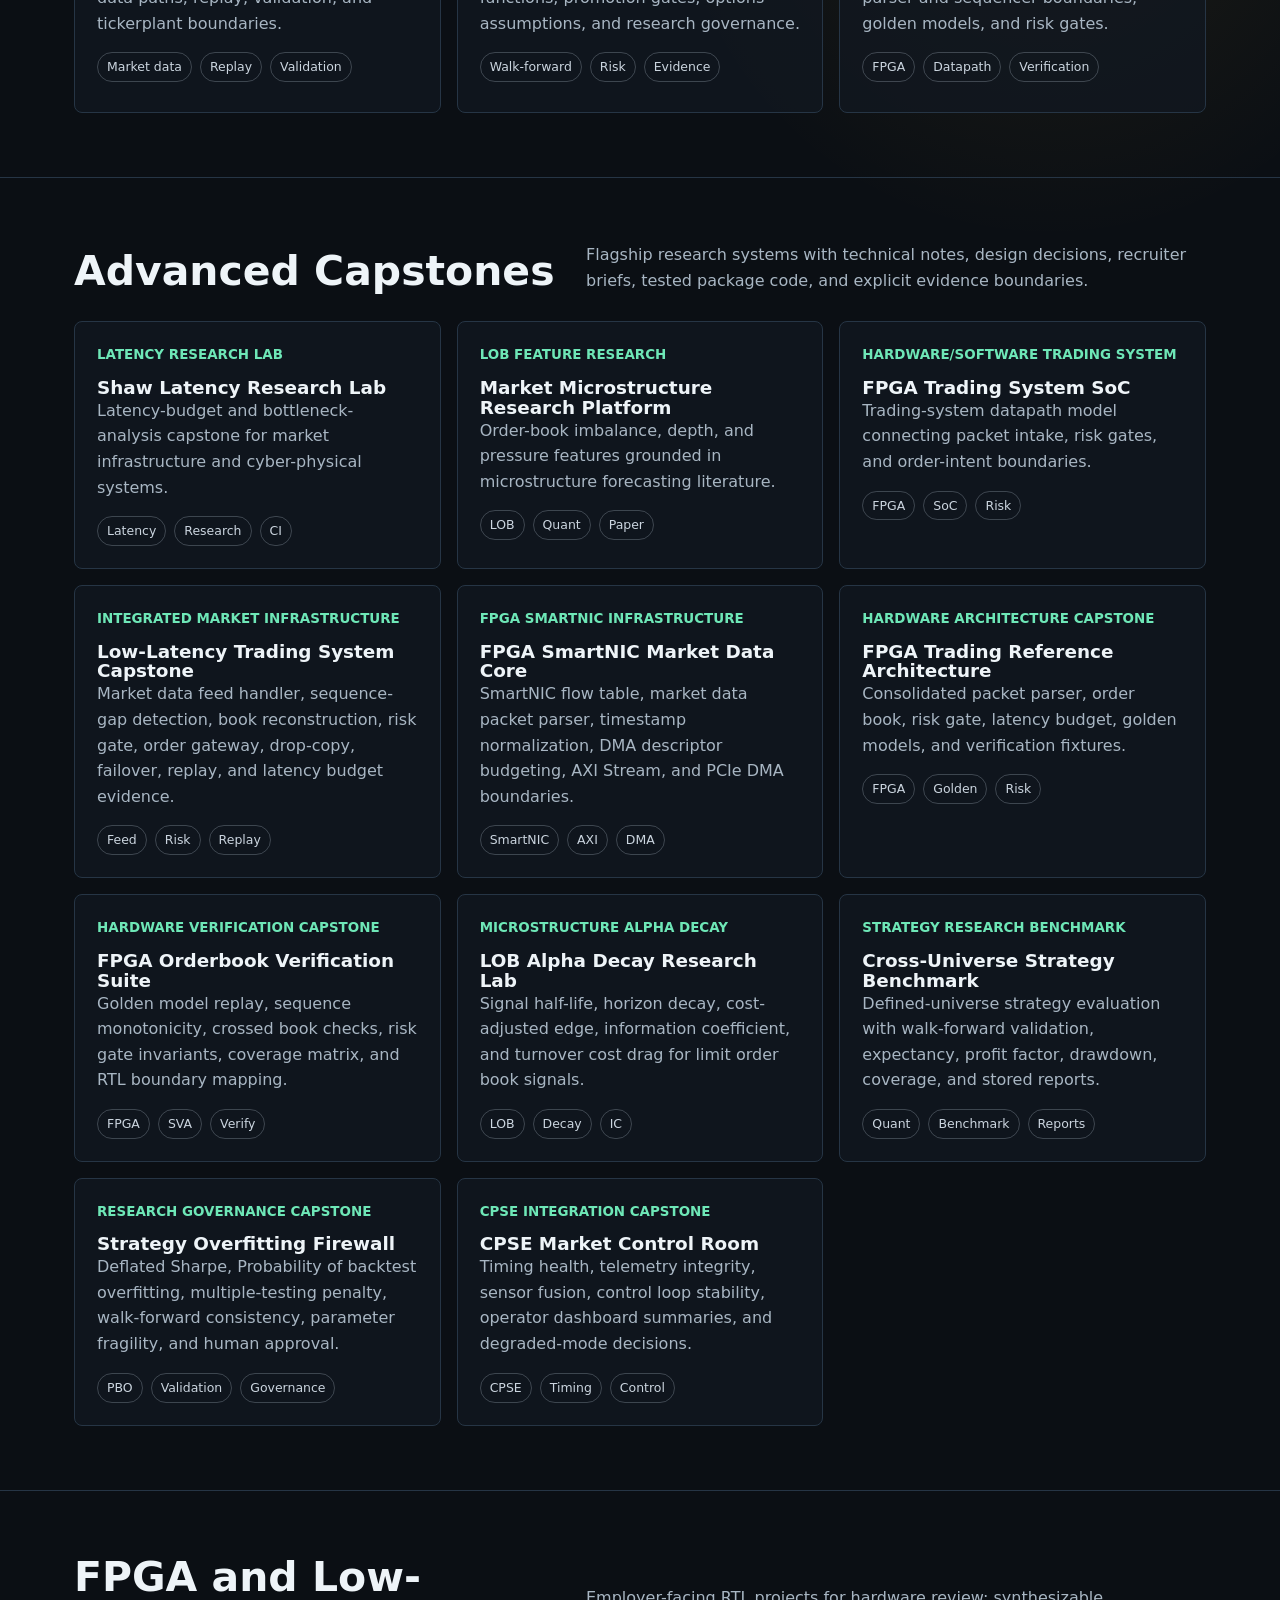
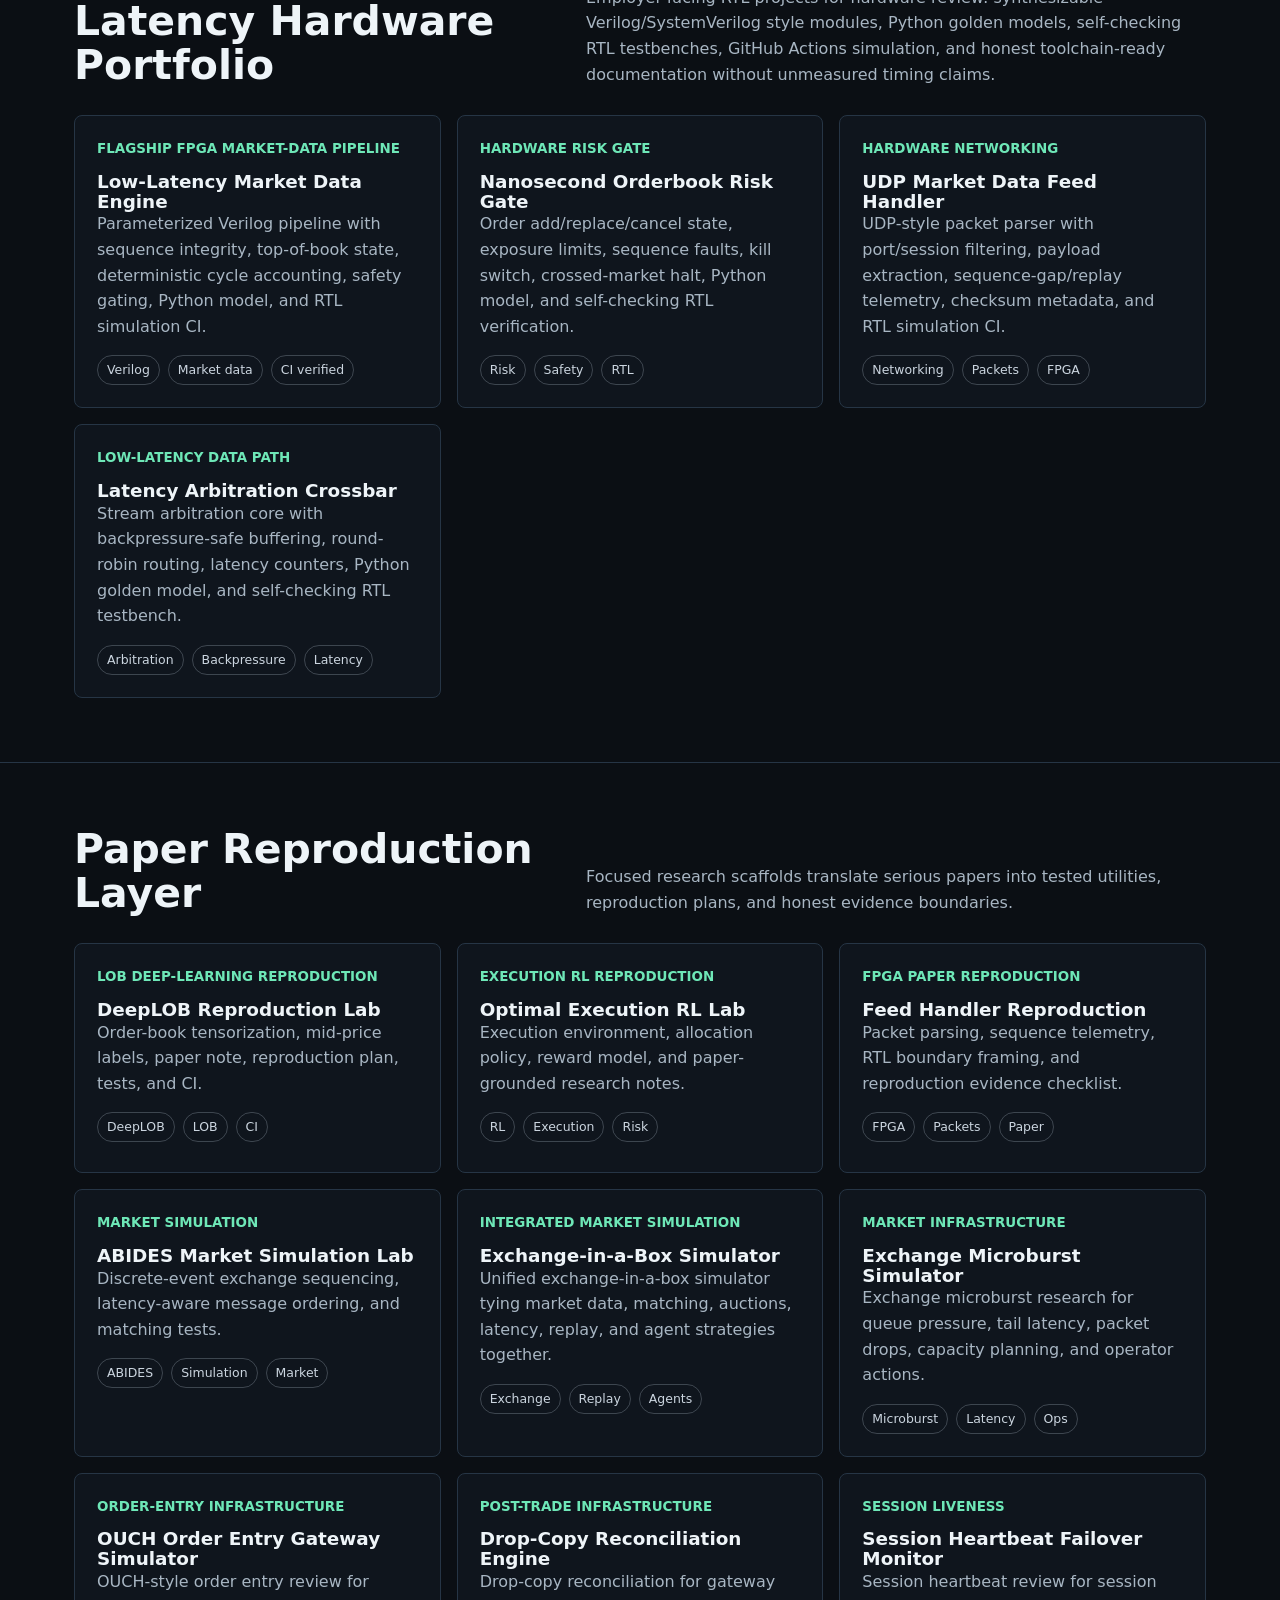
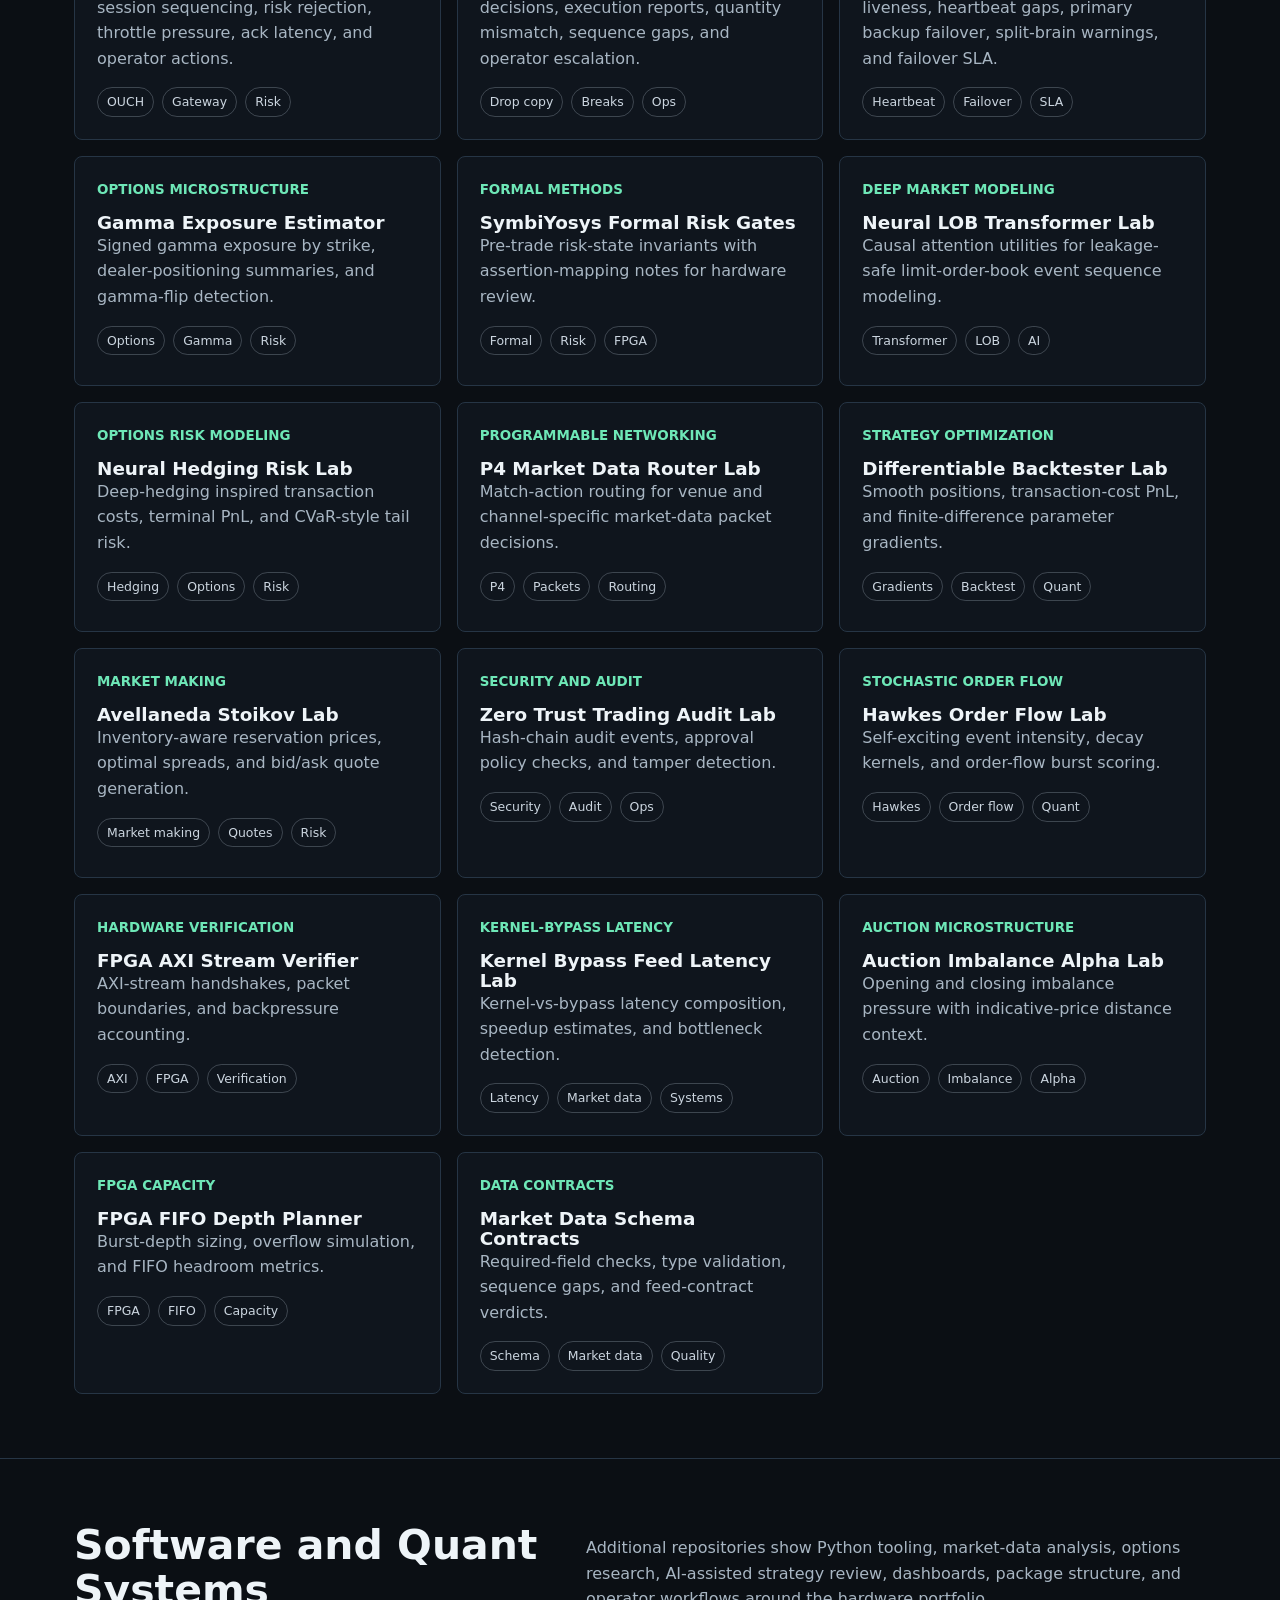
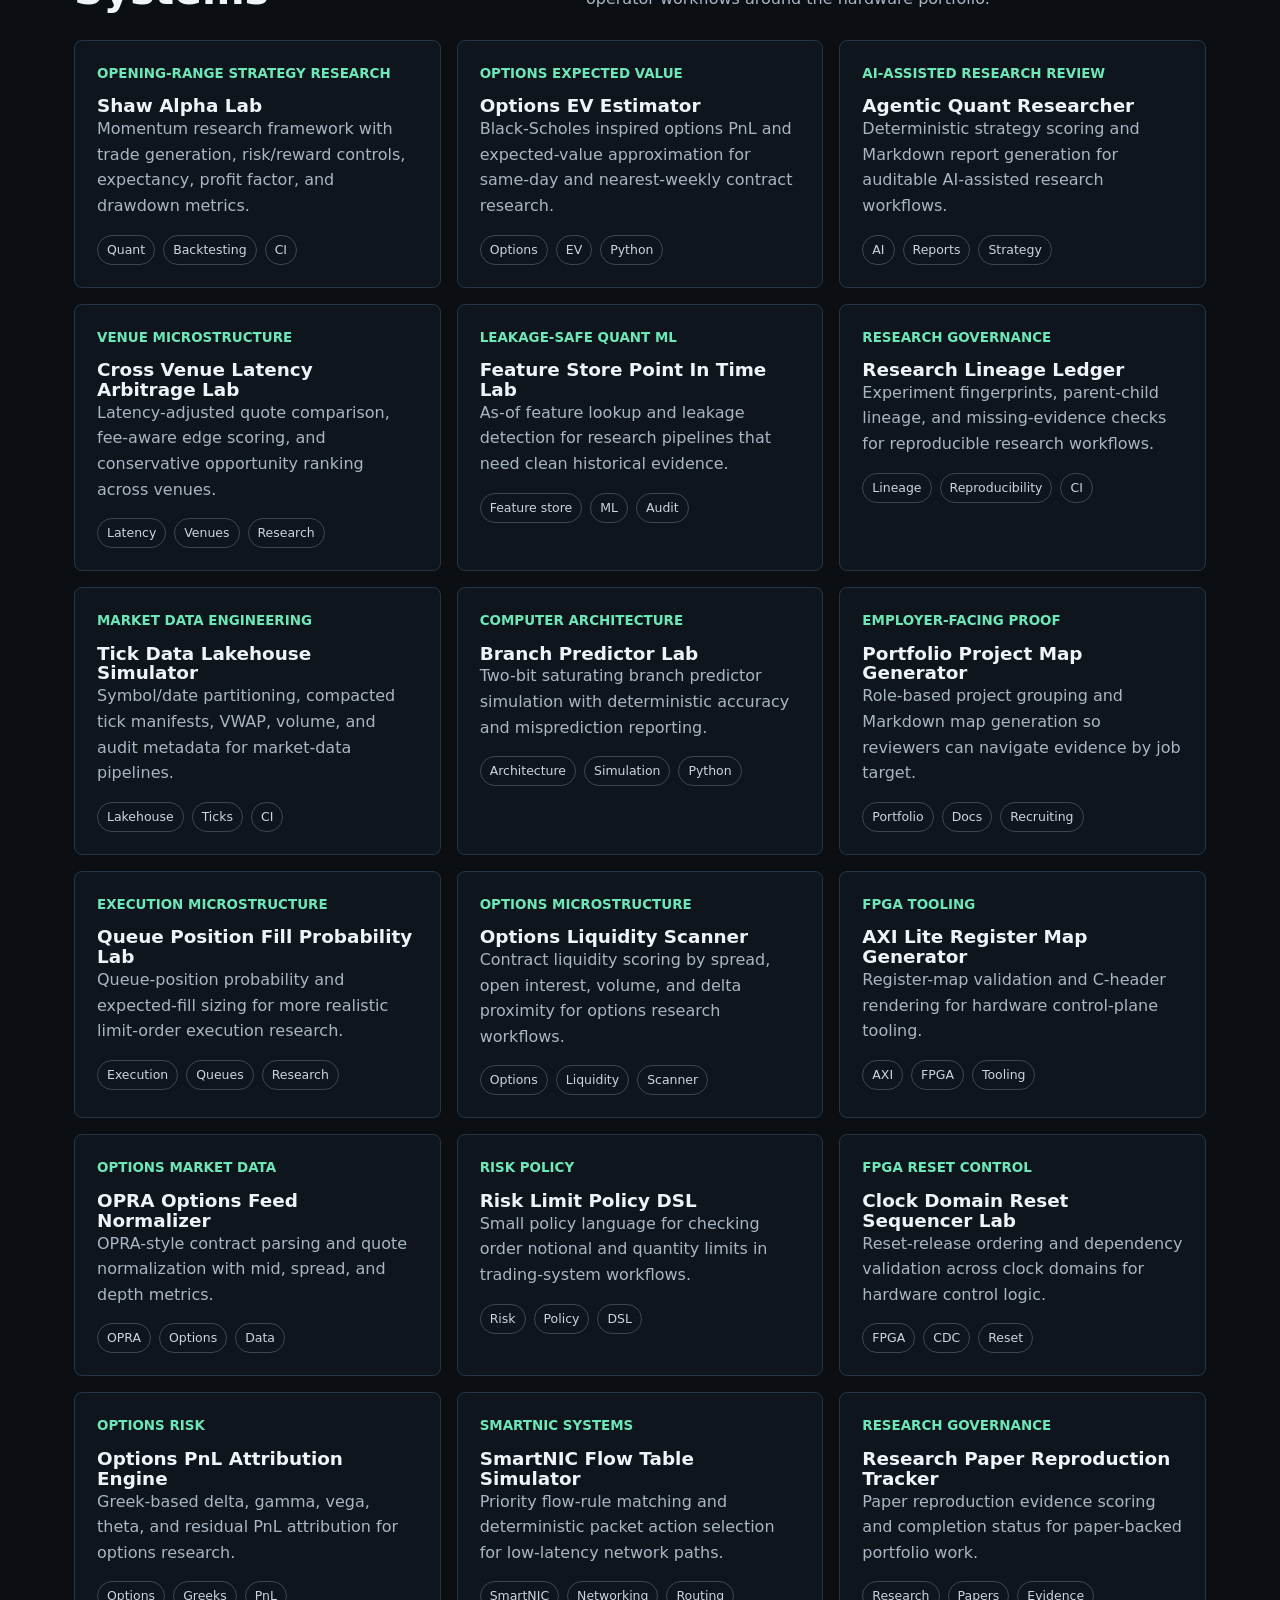
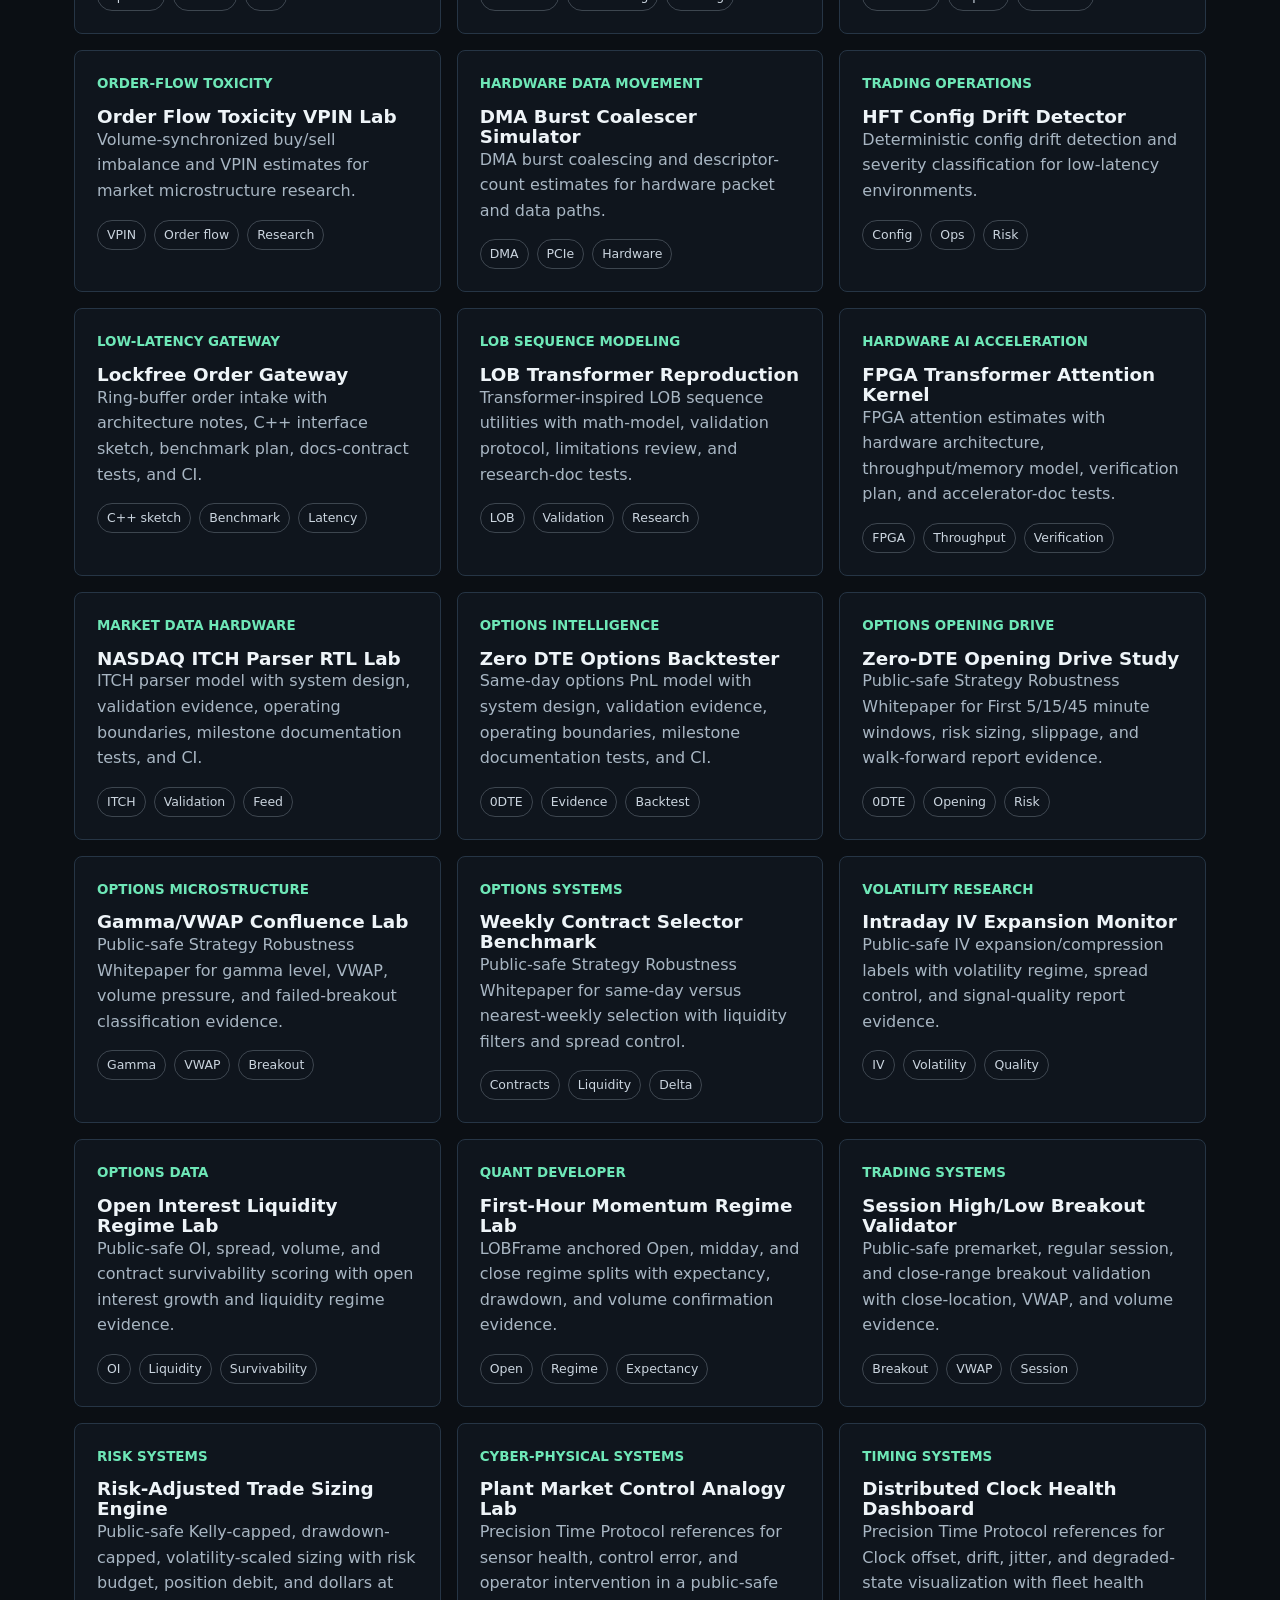
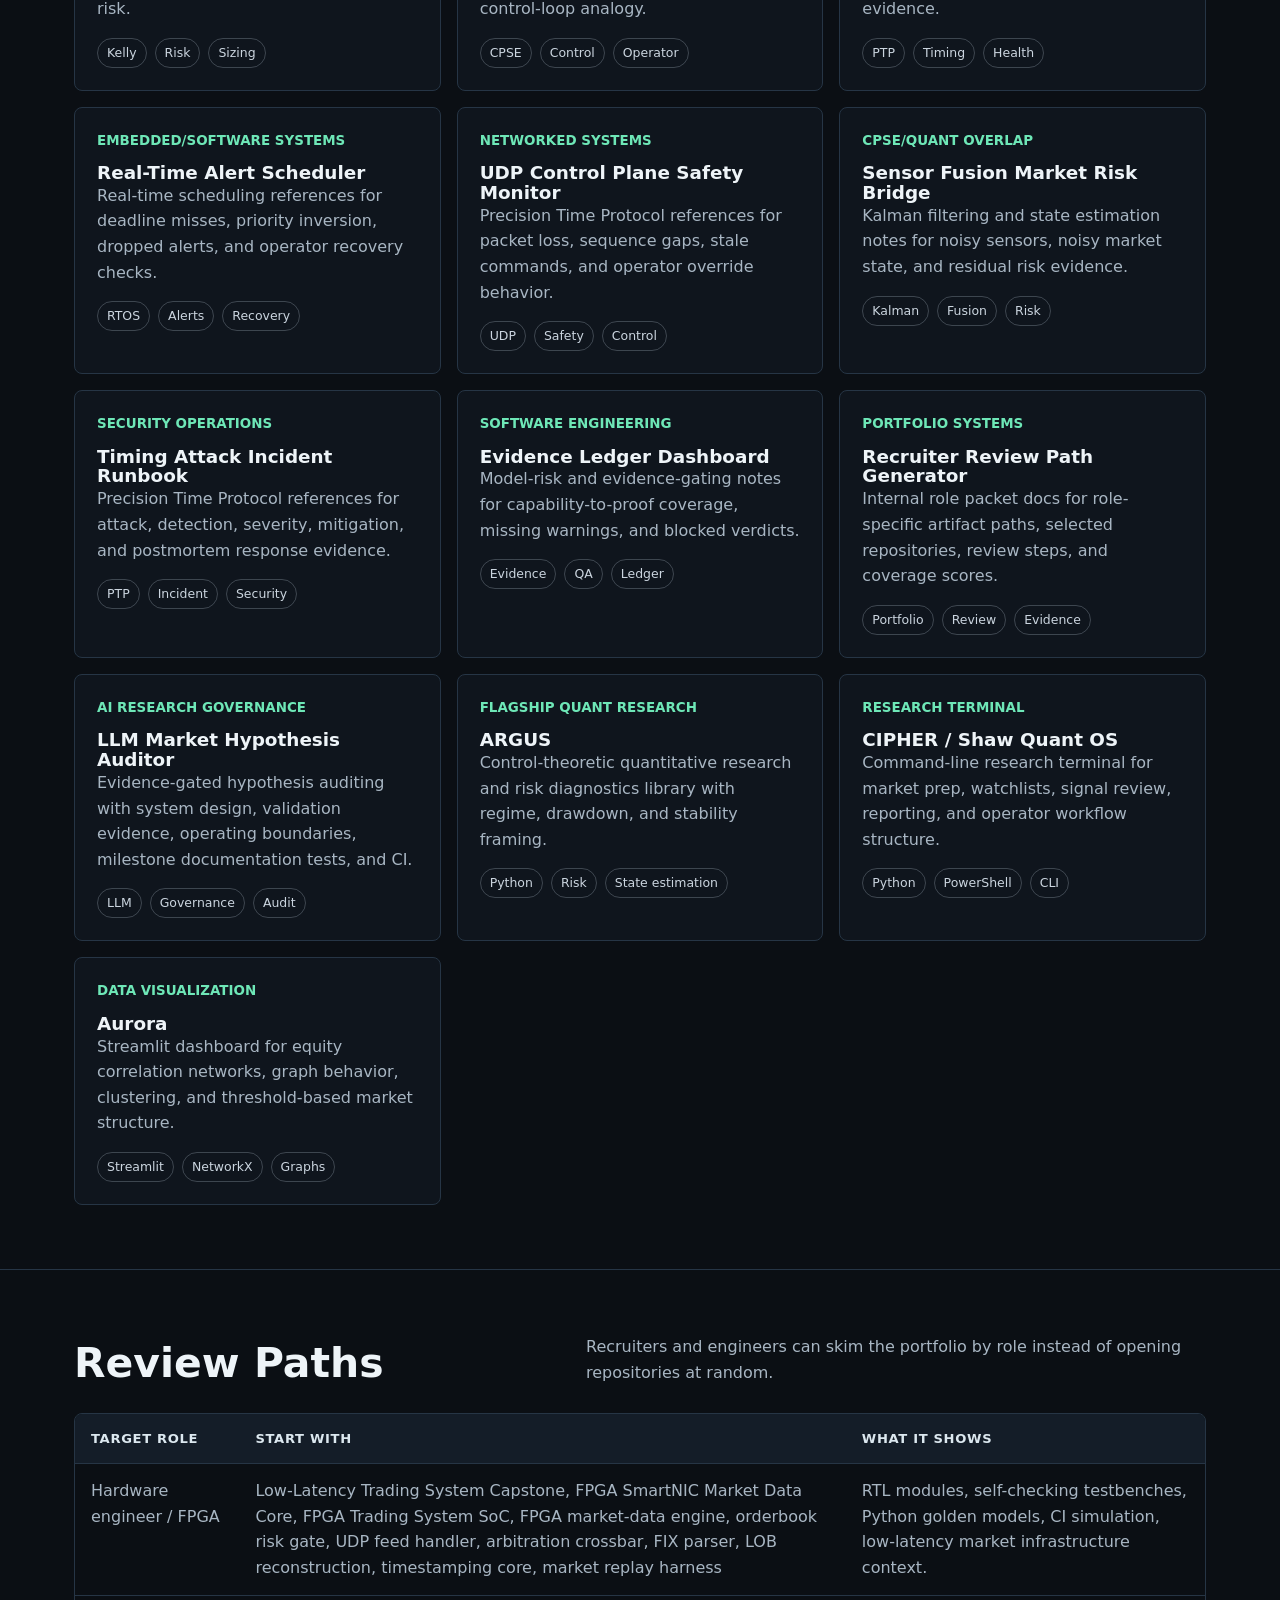
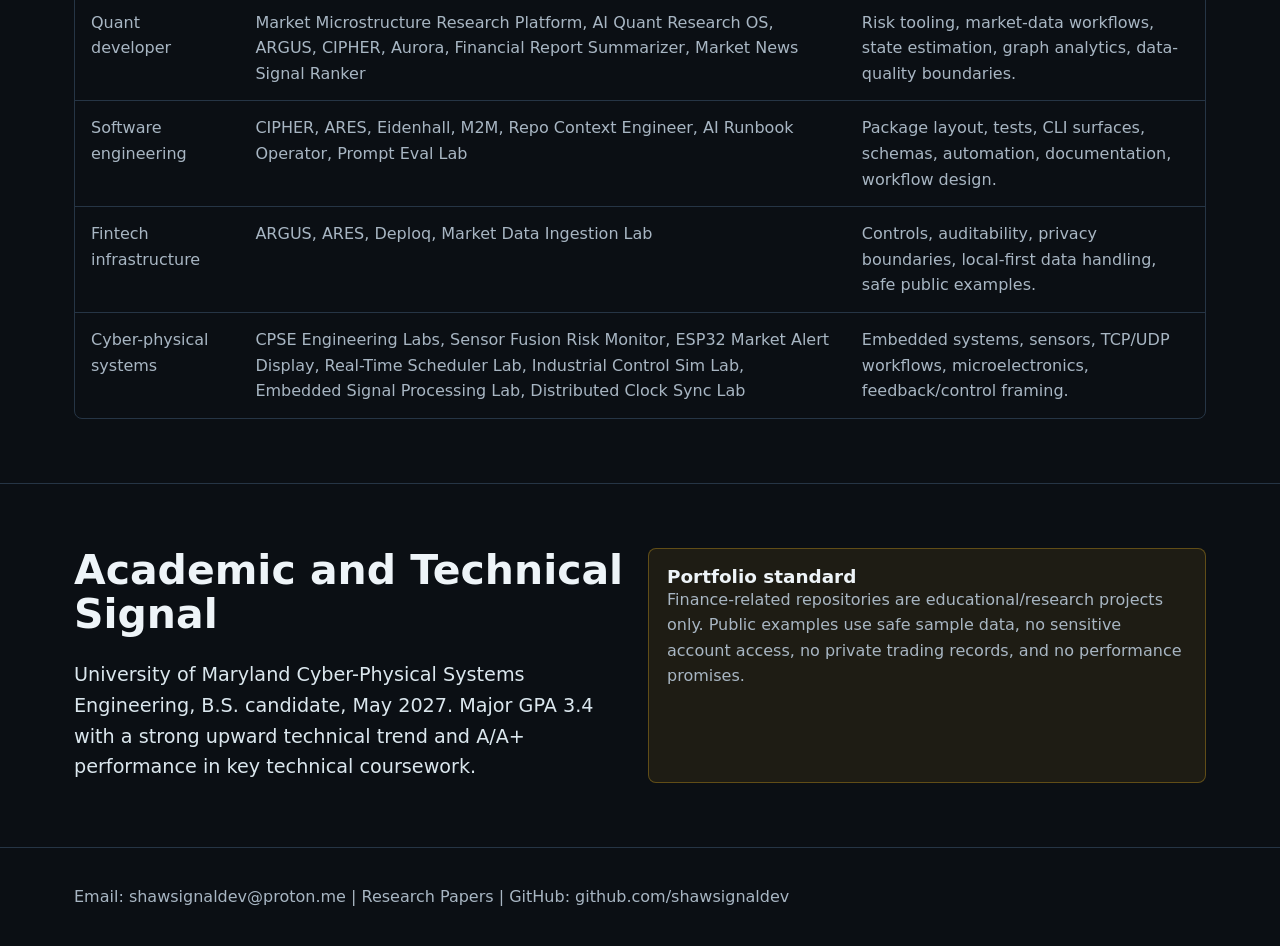
==== commit 13592a3b: "Promote FPGA SmartNIC market data core" ====
--- a/index.html
+++ b/index.html
@@ -112,6 +112,12 @@
               <p>Market data feed handler, sequence-gap detection, book reconstruction, risk gate, order gateway, drop-copy, failover, replay, and latency budget evidence.</p>
               <div class="tag-row"><span class="tag">Feed</span><span class="tag">Risk</span><span class="tag">Replay</span></div>
             </a>
+            <a class="card featured" href="https://github.com/shawsignaldev/fpga-smartnic-market-data-core">
+              <div class="project-meta">FPGA SmartNIC infrastructure</div>
+              <h3>FPGA SmartNIC Market Data Core</h3>
+              <p>SmartNIC flow table, market data packet parser, timestamp normalization, DMA descriptor budgeting, AXI Stream, and PCIe DMA boundaries.</p>
+              <div class="tag-row"><span class="tag">SmartNIC</span><span class="tag">AXI</span><span class="tag">DMA</span></div>
+            </a>
             <a class="card featured" href="https://github.com/shawsignaldev/fpga-trading-reference-architecture">
               <div class="project-meta">Hardware architecture capstone</div>
               <h3>FPGA Trading Reference Architecture</h3>
@@ -635,7 +641,7 @@
                 <tr><th>Target role</th><th>Start with</th><th>What it shows</th></tr>
               </thead>
               <tbody>
-                <tr><td>Hardware engineer / FPGA</td><td>Low-Latency Trading System Capstone, FPGA Trading System SoC, FPGA market-data engine, orderbook risk gate, UDP feed handler, arbitration crossbar, FIX parser, LOB reconstruction, timestamping core, market replay harness</td><td>RTL modules, self-checking testbenches, Python golden models, CI simulation, low-latency market infrastructure context.</td></tr>
+                <tr><td>Hardware engineer / FPGA</td><td>Low-Latency Trading System Capstone, FPGA SmartNIC Market Data Core, FPGA Trading System SoC, FPGA market-data engine, orderbook risk gate, UDP feed handler, arbitration crossbar, FIX parser, LOB reconstruction, timestamping core, market replay harness</td><td>RTL modules, self-checking testbenches, Python golden models, CI simulation, low-latency market infrastructure context.</td></tr>
                 <tr><td>Quant developer</td><td>Market Microstructure Research Platform, AI Quant Research OS, ARGUS, CIPHER, Aurora, Financial Report Summarizer, Market News Signal Ranker</td><td>Risk tooling, market-data workflows, state estimation, graph analytics, data-quality boundaries.</td></tr>
                 <tr><td>Software engineering</td><td>CIPHER, ARES, Eidenhall, M2M, Repo Context Engineer, AI Runbook Operator, Prompt Eval Lab</td><td>Package layout, tests, CLI surfaces, schemas, automation, documentation, workflow design.</td></tr>
                 <tr><td>Fintech infrastructure</td><td>ARGUS, ARES, Deploq, Market Data Ingestion Lab</td><td>Controls, auditability, privacy boundaries, local-first data handling, safe public examples.</td></tr>
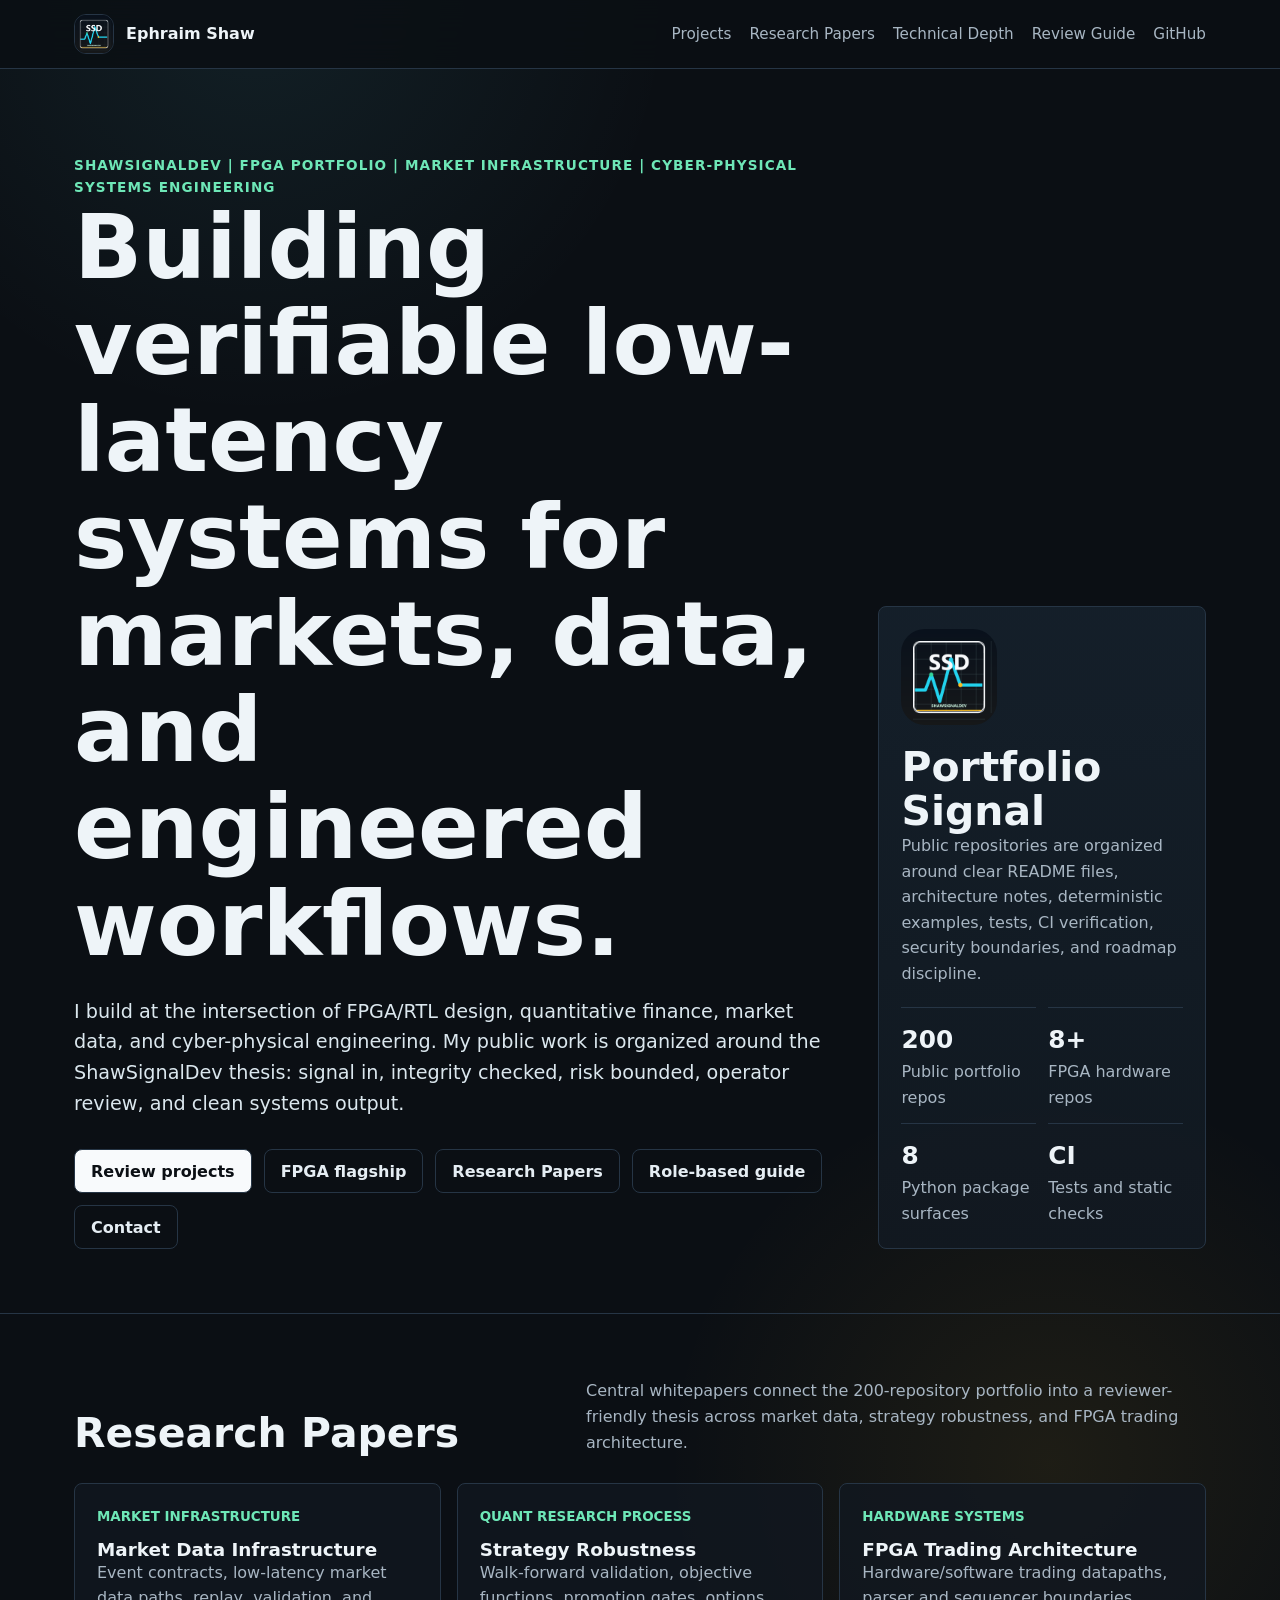
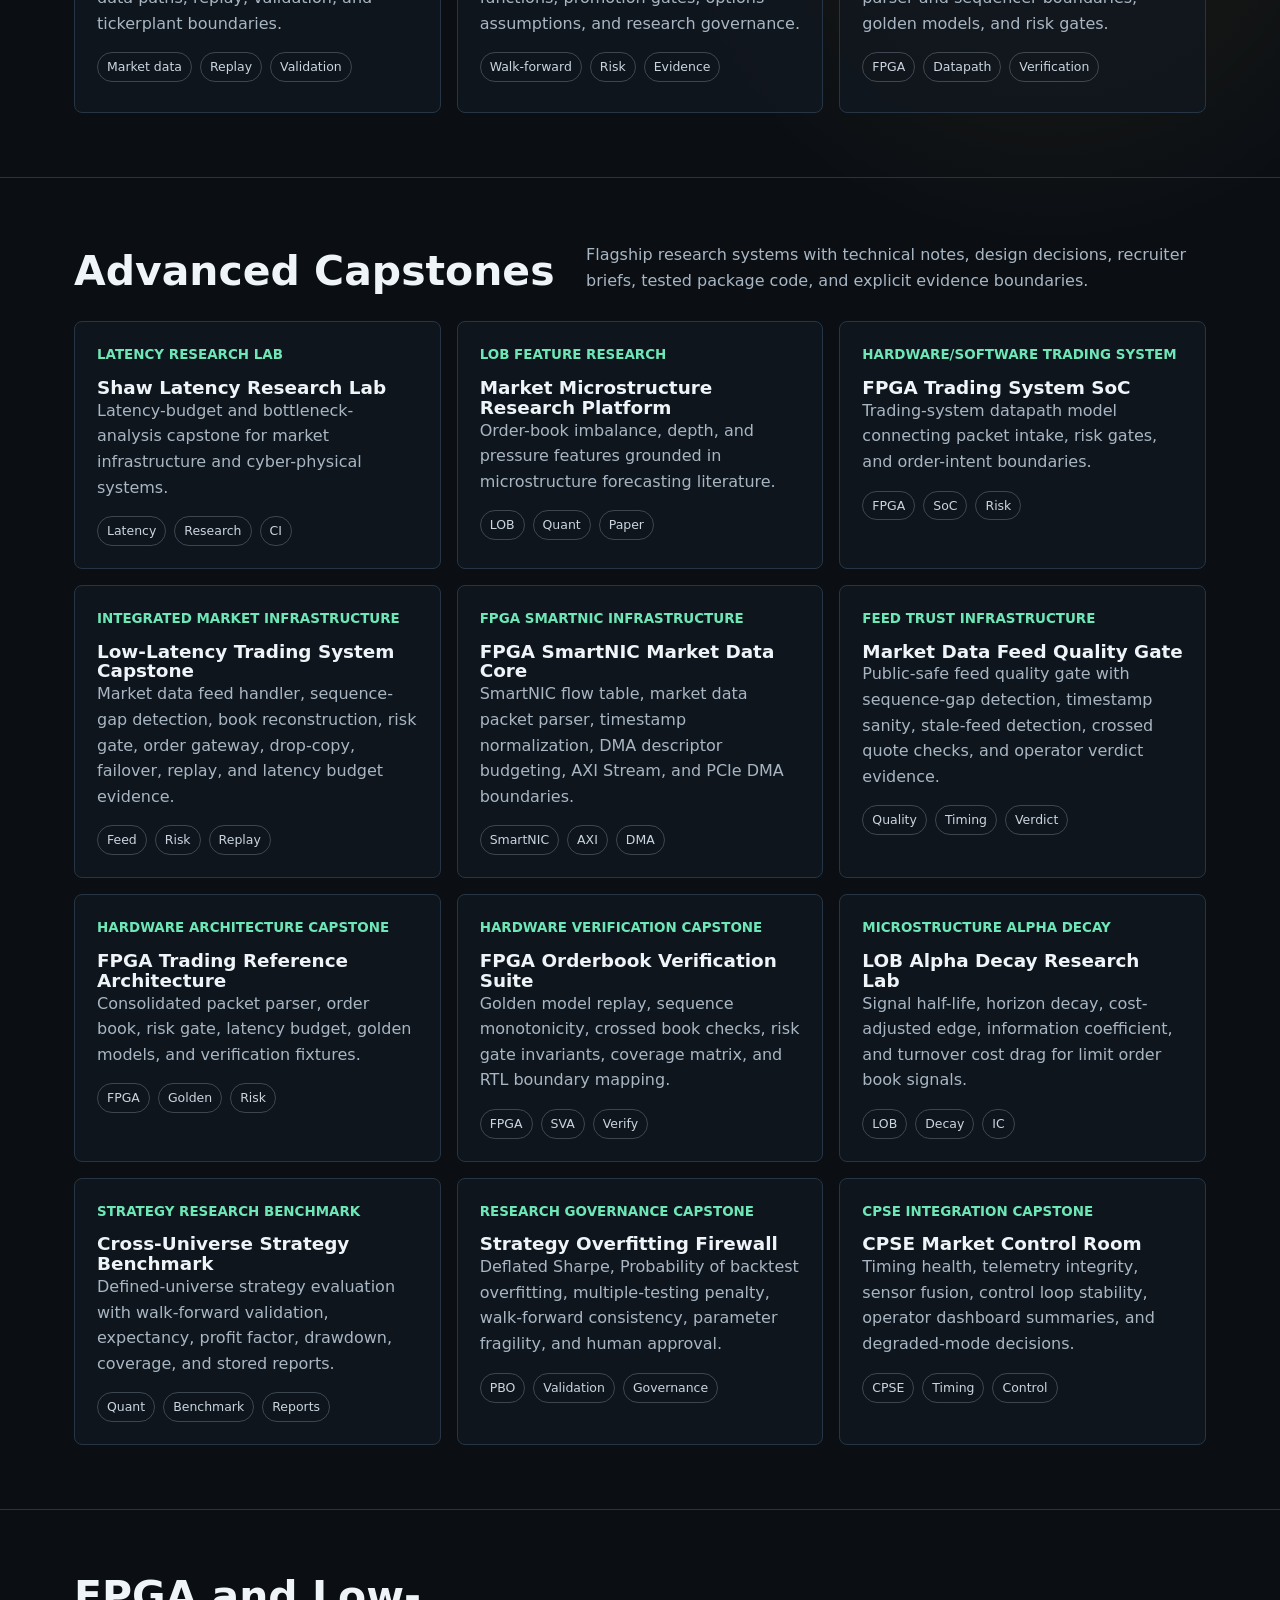
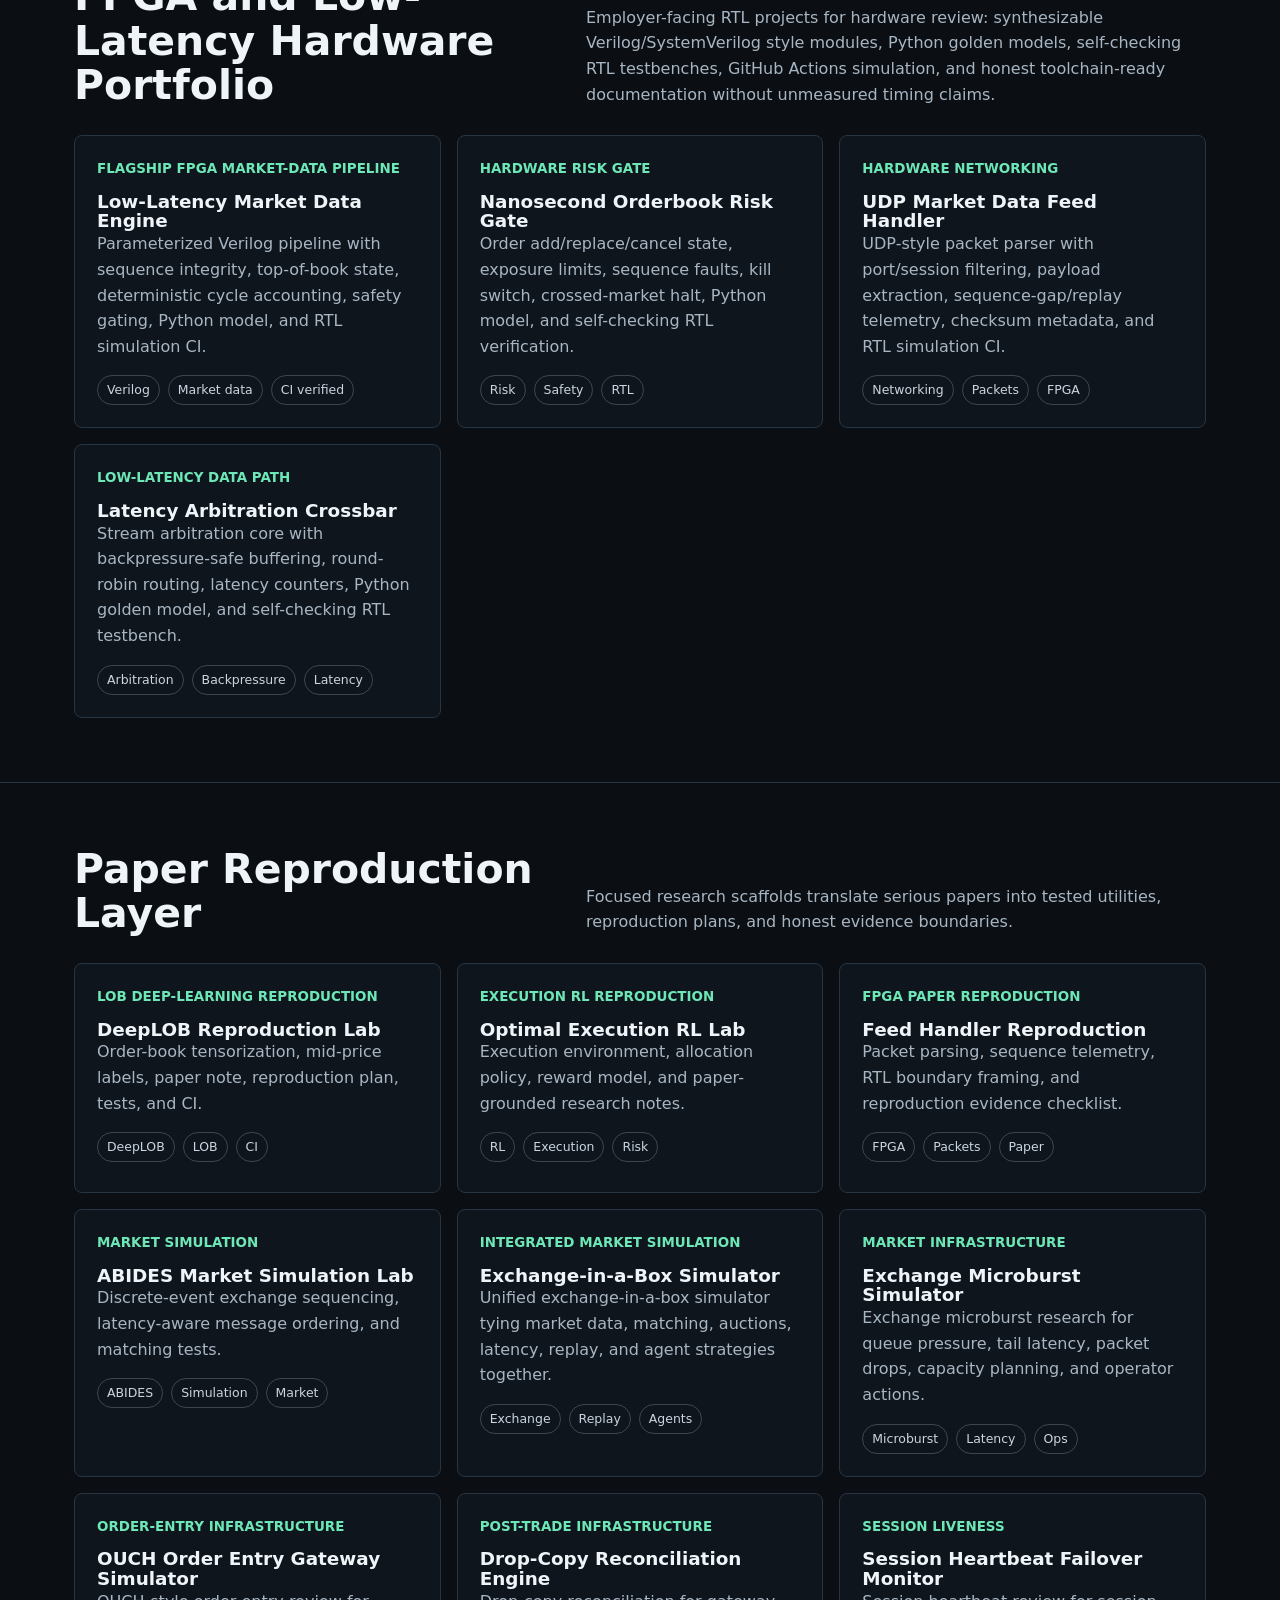
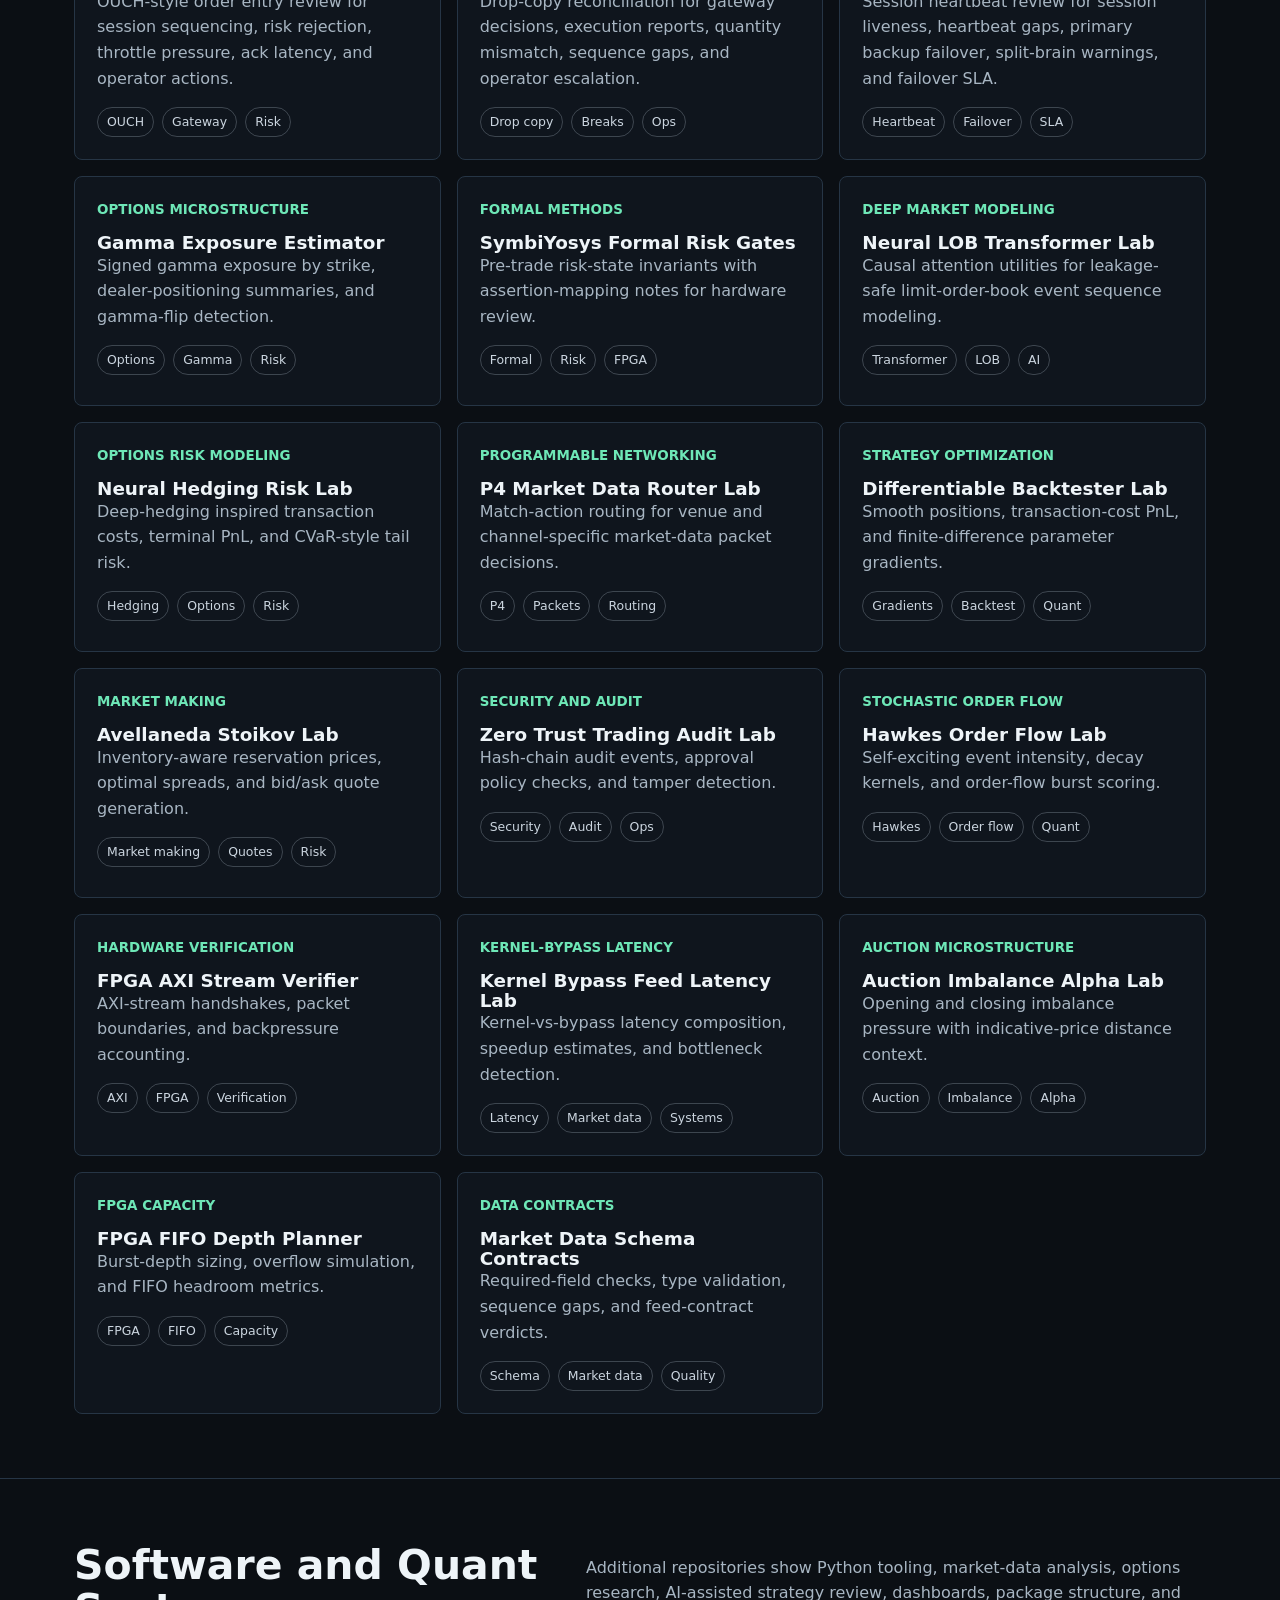
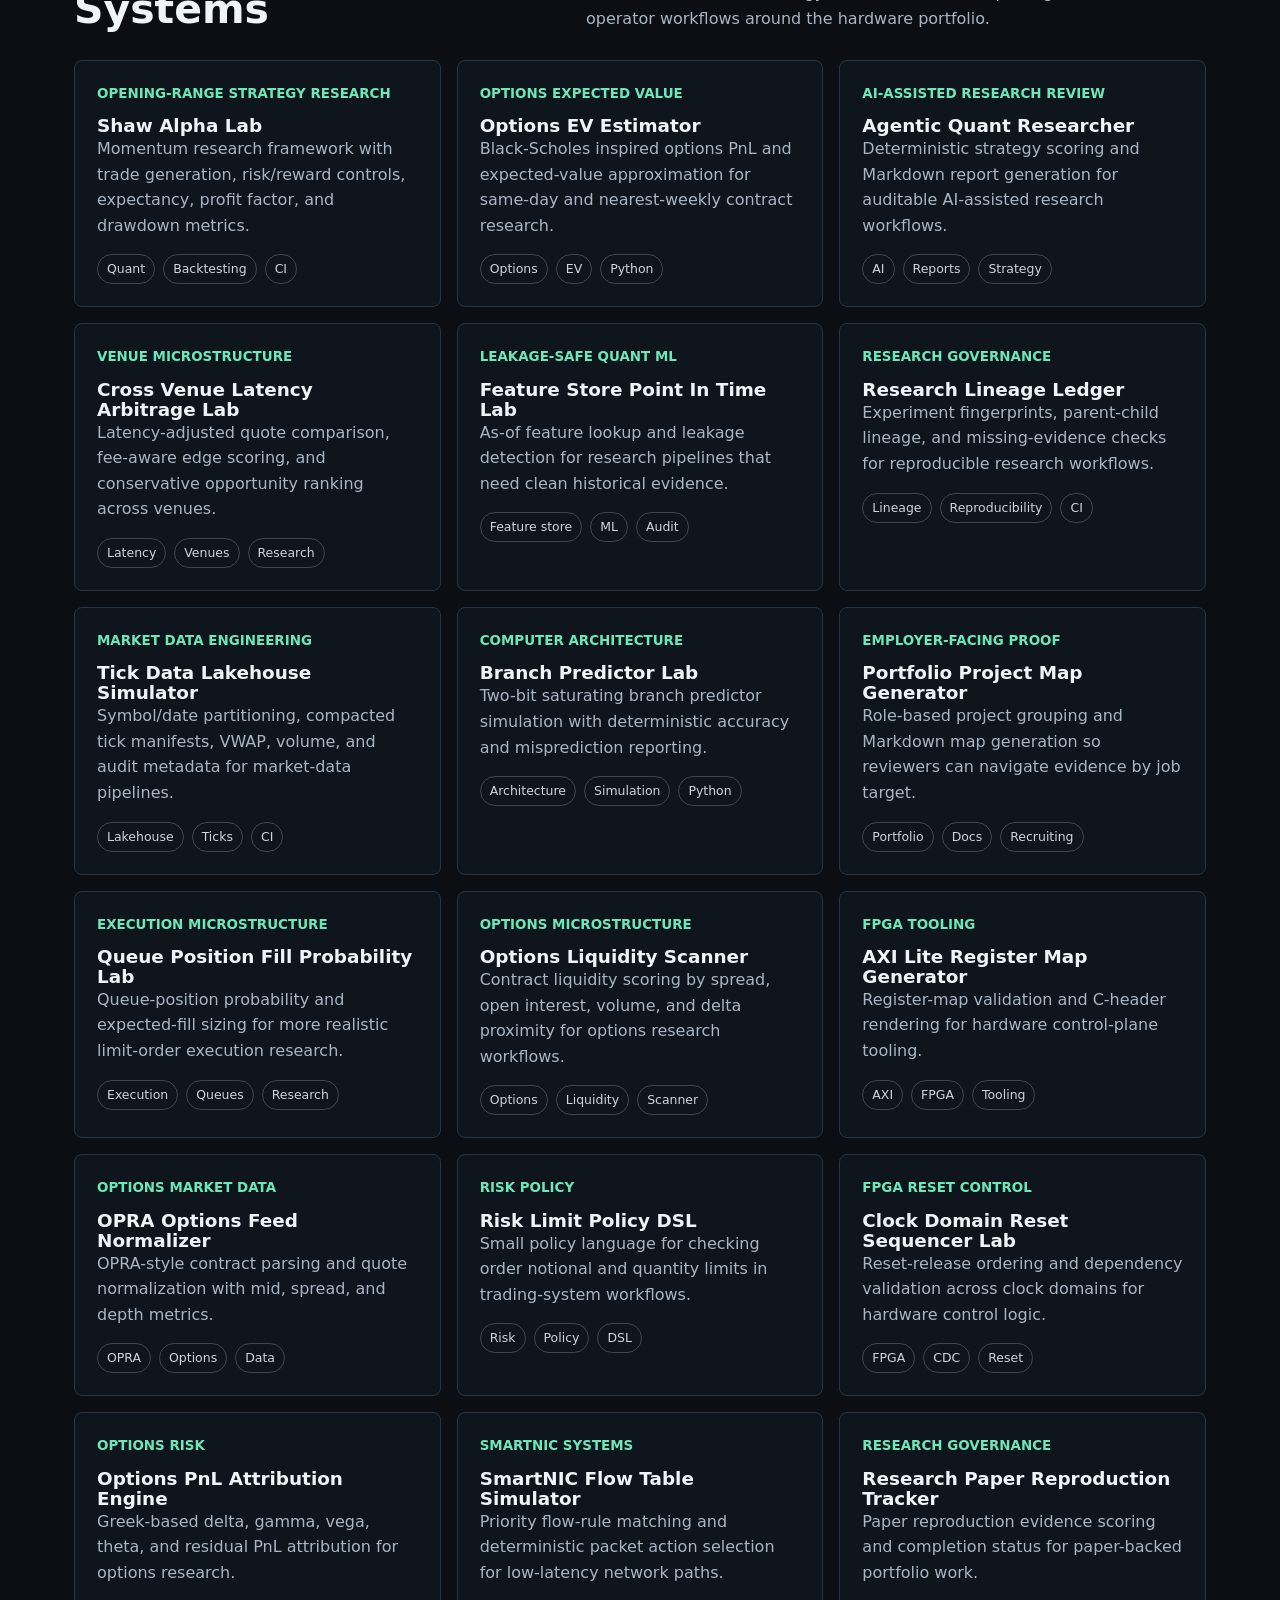
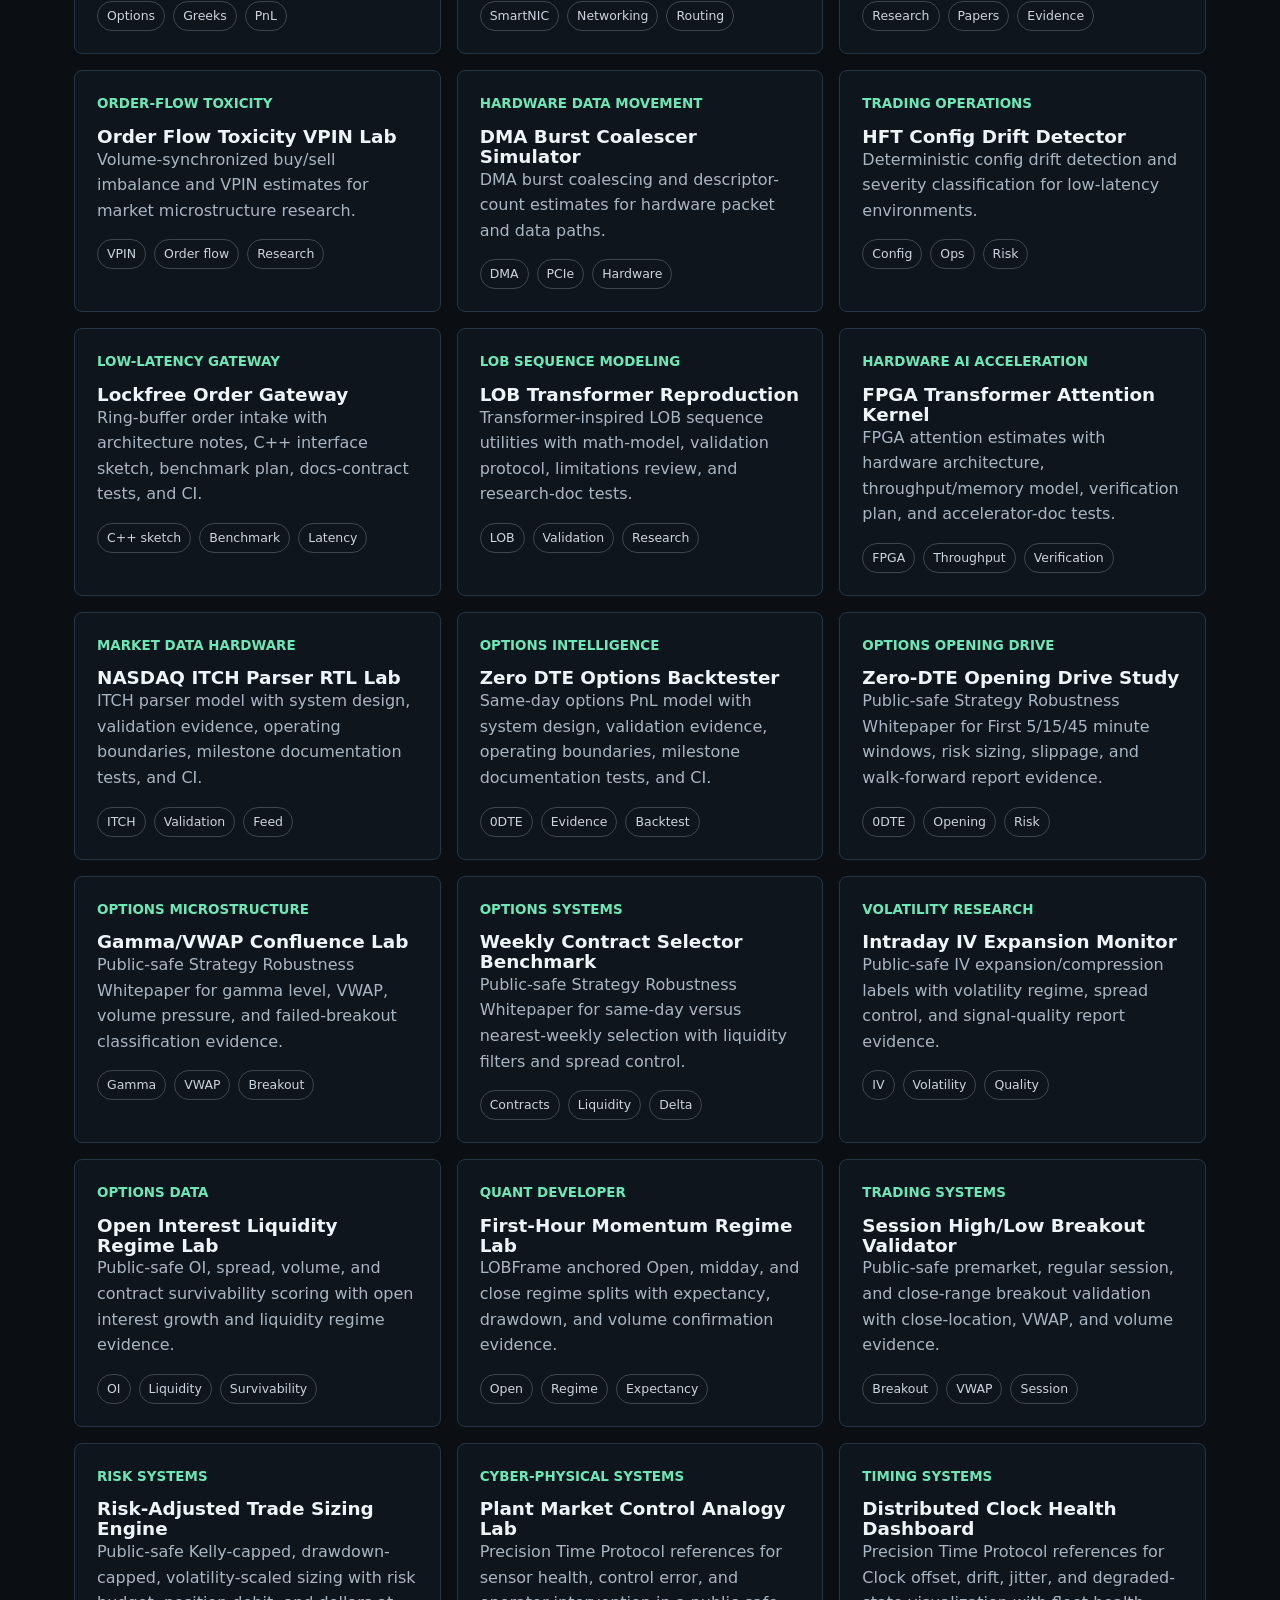
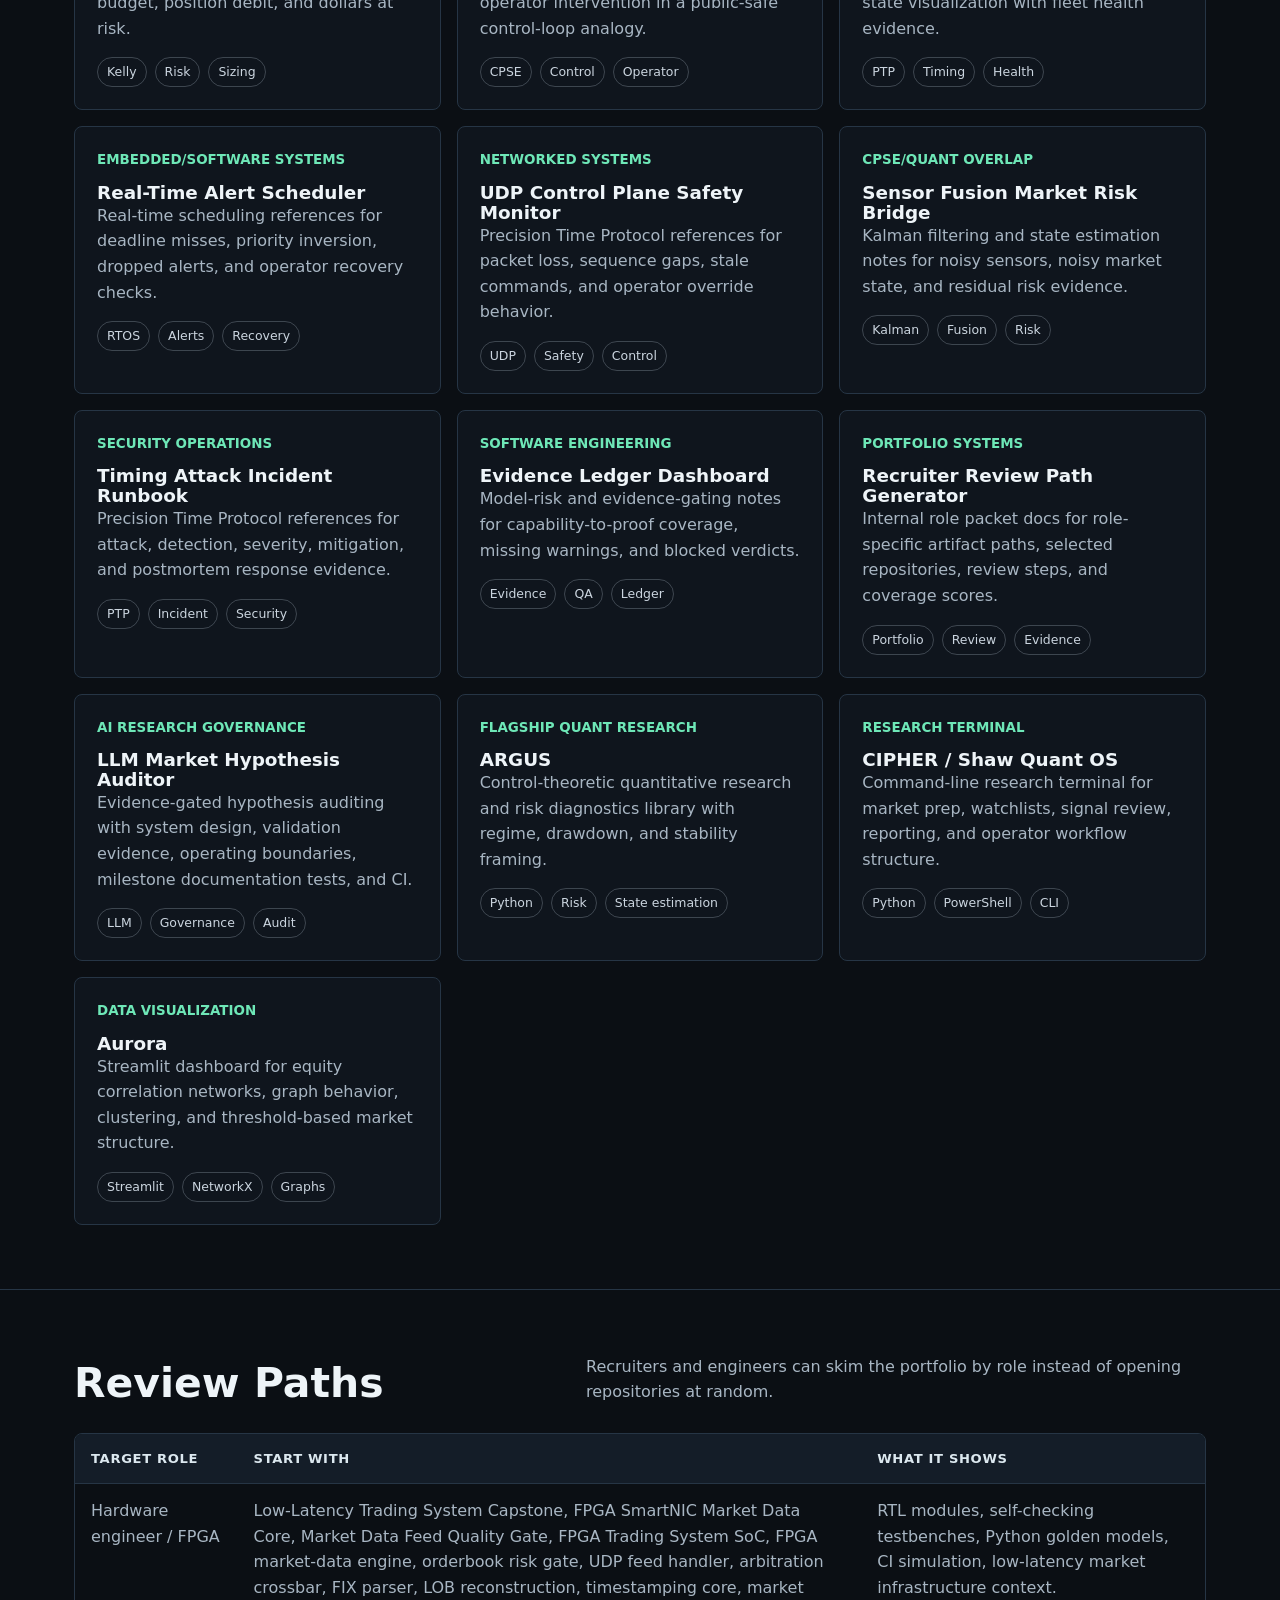
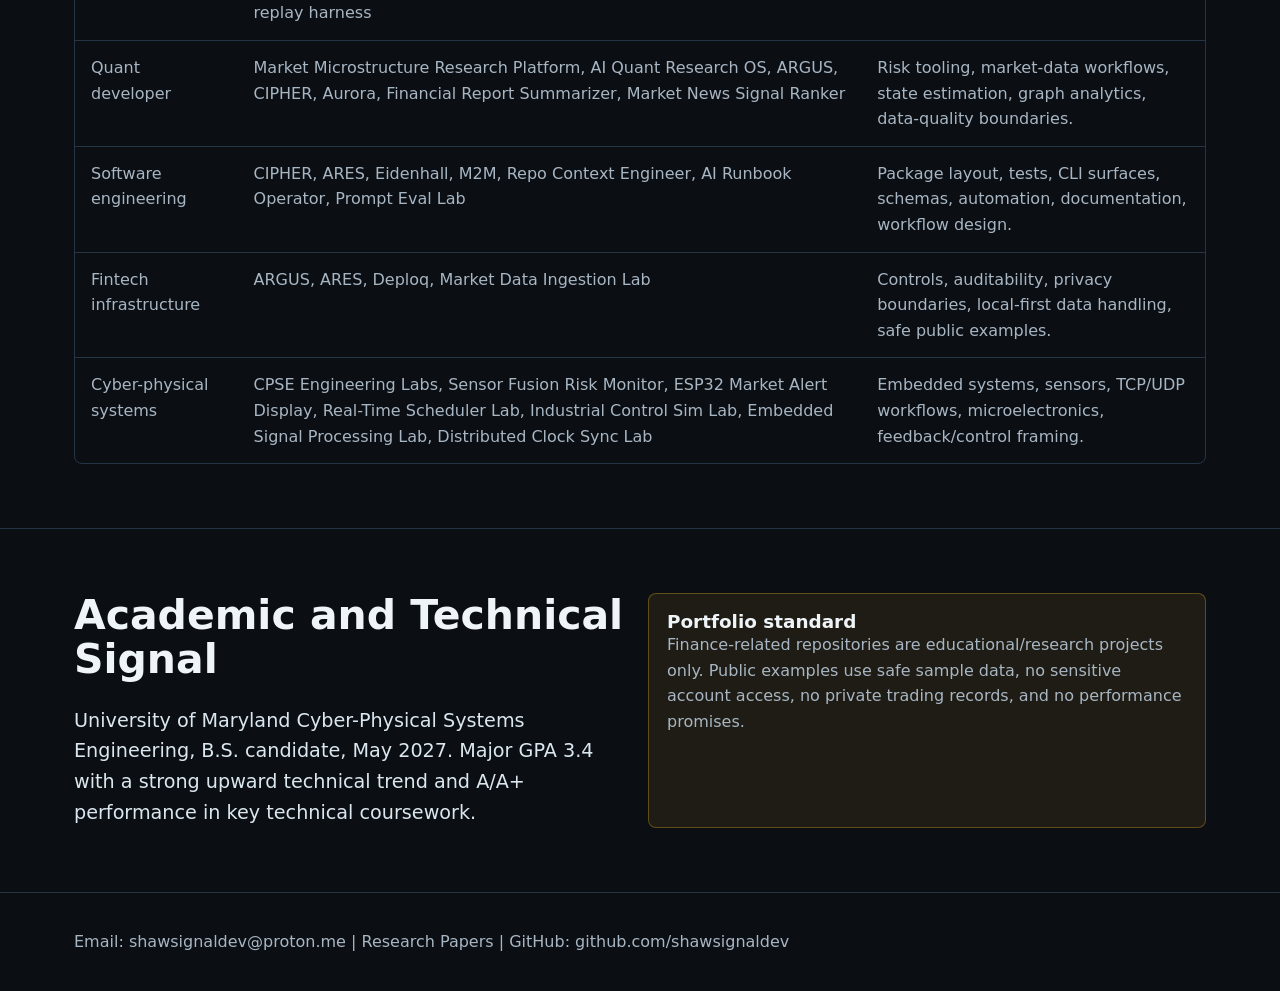
==== commit 3eb055bd: "Promote market data feed quality gate" ====
--- a/index.html
+++ b/index.html
@@ -118,6 +118,12 @@
               <p>SmartNIC flow table, market data packet parser, timestamp normalization, DMA descriptor budgeting, AXI Stream, and PCIe DMA boundaries.</p>
               <div class="tag-row"><span class="tag">SmartNIC</span><span class="tag">AXI</span><span class="tag">DMA</span></div>
             </a>
+            <a class="card featured" href="https://github.com/shawsignaldev/market-data-feed-quality-gate">
+              <div class="project-meta">Feed trust infrastructure</div>
+              <h3>Market Data Feed Quality Gate</h3>
+              <p>Public-safe feed quality gate with sequence-gap detection, timestamp sanity, stale-feed detection, crossed quote checks, and operator verdict evidence.</p>
+              <div class="tag-row"><span class="tag">Quality</span><span class="tag">Timing</span><span class="tag">Verdict</span></div>
+            </a>
             <a class="card featured" href="https://github.com/shawsignaldev/fpga-trading-reference-architecture">
               <div class="project-meta">Hardware architecture capstone</div>
               <h3>FPGA Trading Reference Architecture</h3>
@@ -641,7 +647,7 @@
                 <tr><th>Target role</th><th>Start with</th><th>What it shows</th></tr>
               </thead>
               <tbody>
-                <tr><td>Hardware engineer / FPGA</td><td>Low-Latency Trading System Capstone, FPGA SmartNIC Market Data Core, FPGA Trading System SoC, FPGA market-data engine, orderbook risk gate, UDP feed handler, arbitration crossbar, FIX parser, LOB reconstruction, timestamping core, market replay harness</td><td>RTL modules, self-checking testbenches, Python golden models, CI simulation, low-latency market infrastructure context.</td></tr>
+                <tr><td>Hardware engineer / FPGA</td><td>Low-Latency Trading System Capstone, FPGA SmartNIC Market Data Core, Market Data Feed Quality Gate, FPGA Trading System SoC, FPGA market-data engine, orderbook risk gate, UDP feed handler, arbitration crossbar, FIX parser, LOB reconstruction, timestamping core, market replay harness</td><td>RTL modules, self-checking testbenches, Python golden models, CI simulation, low-latency market infrastructure context.</td></tr>
                 <tr><td>Quant developer</td><td>Market Microstructure Research Platform, AI Quant Research OS, ARGUS, CIPHER, Aurora, Financial Report Summarizer, Market News Signal Ranker</td><td>Risk tooling, market-data workflows, state estimation, graph analytics, data-quality boundaries.</td></tr>
                 <tr><td>Software engineering</td><td>CIPHER, ARES, Eidenhall, M2M, Repo Context Engineer, AI Runbook Operator, Prompt Eval Lab</td><td>Package layout, tests, CLI surfaces, schemas, automation, documentation, workflow design.</td></tr>
                 <tr><td>Fintech infrastructure</td><td>ARGUS, ARES, Deploq, Market Data Ingestion Lab</td><td>Controls, auditability, privacy boundaries, local-first data handling, safe public examples.</td></tr>
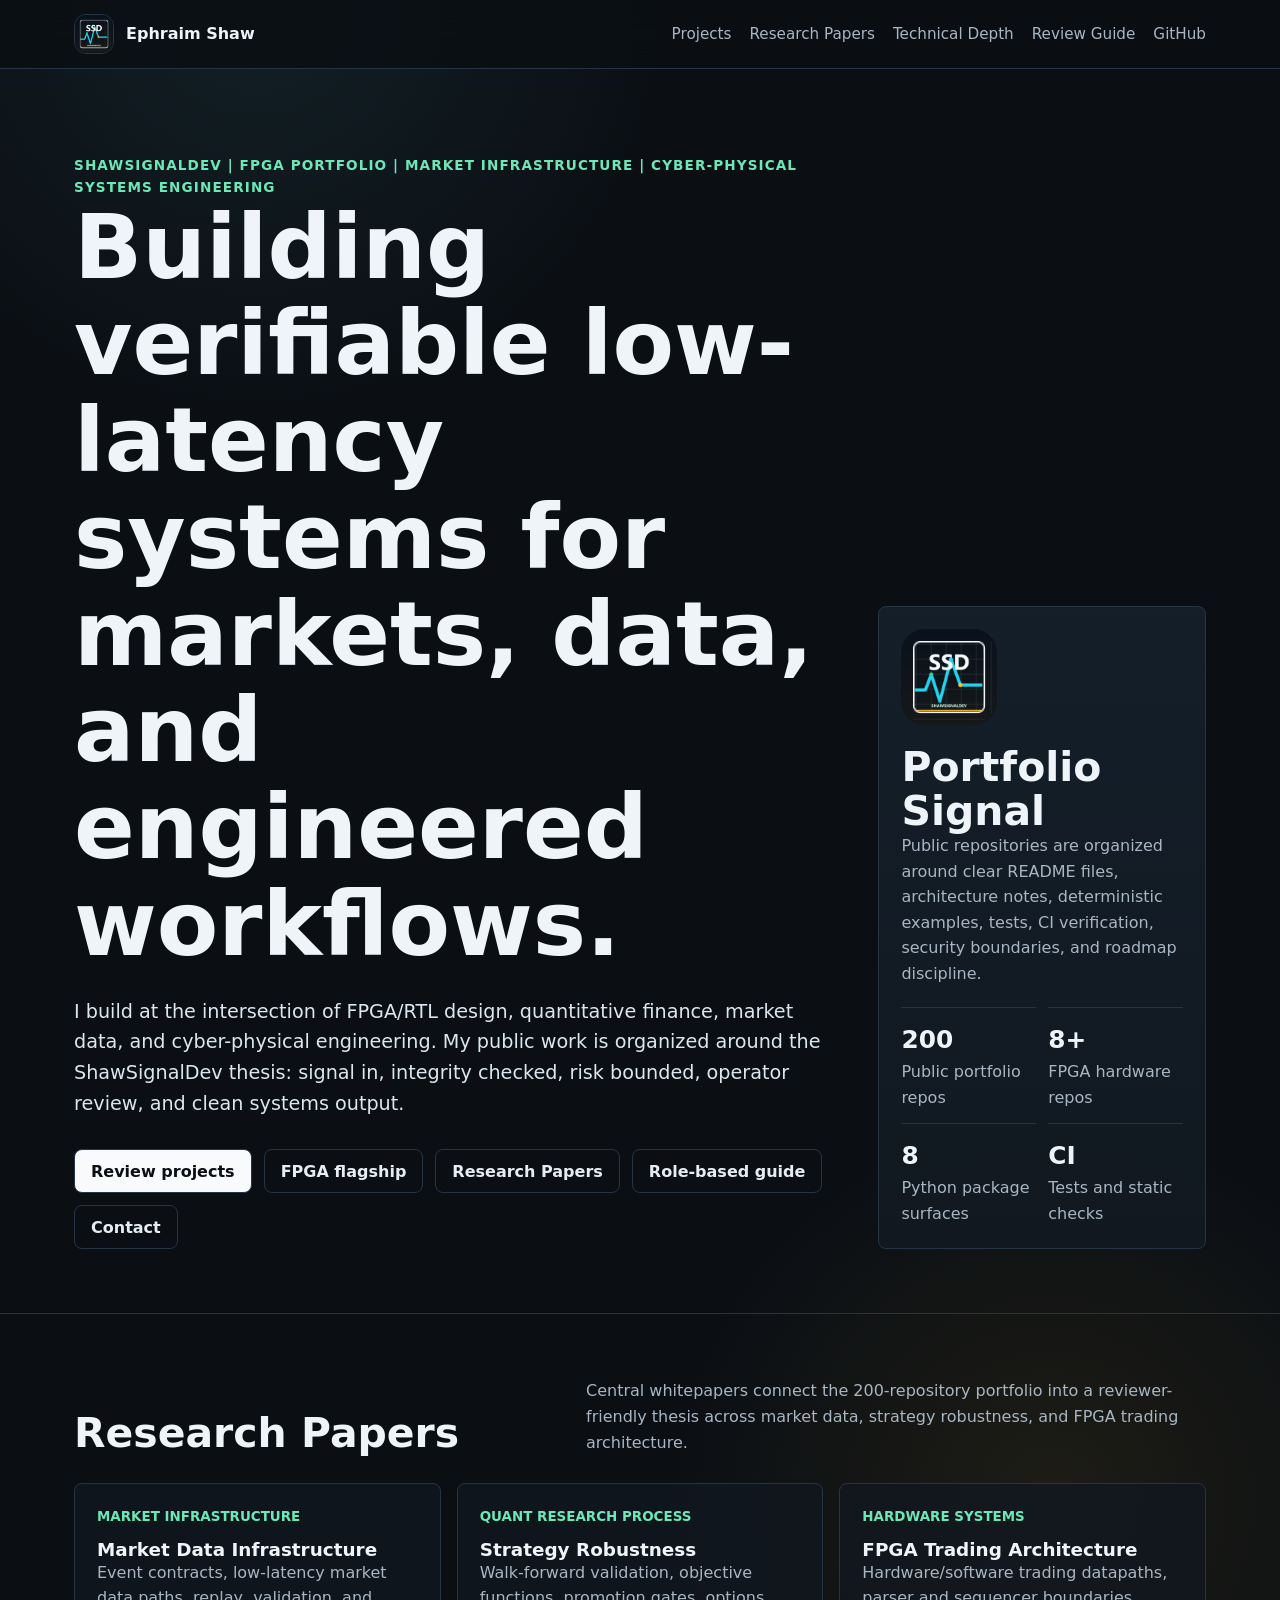
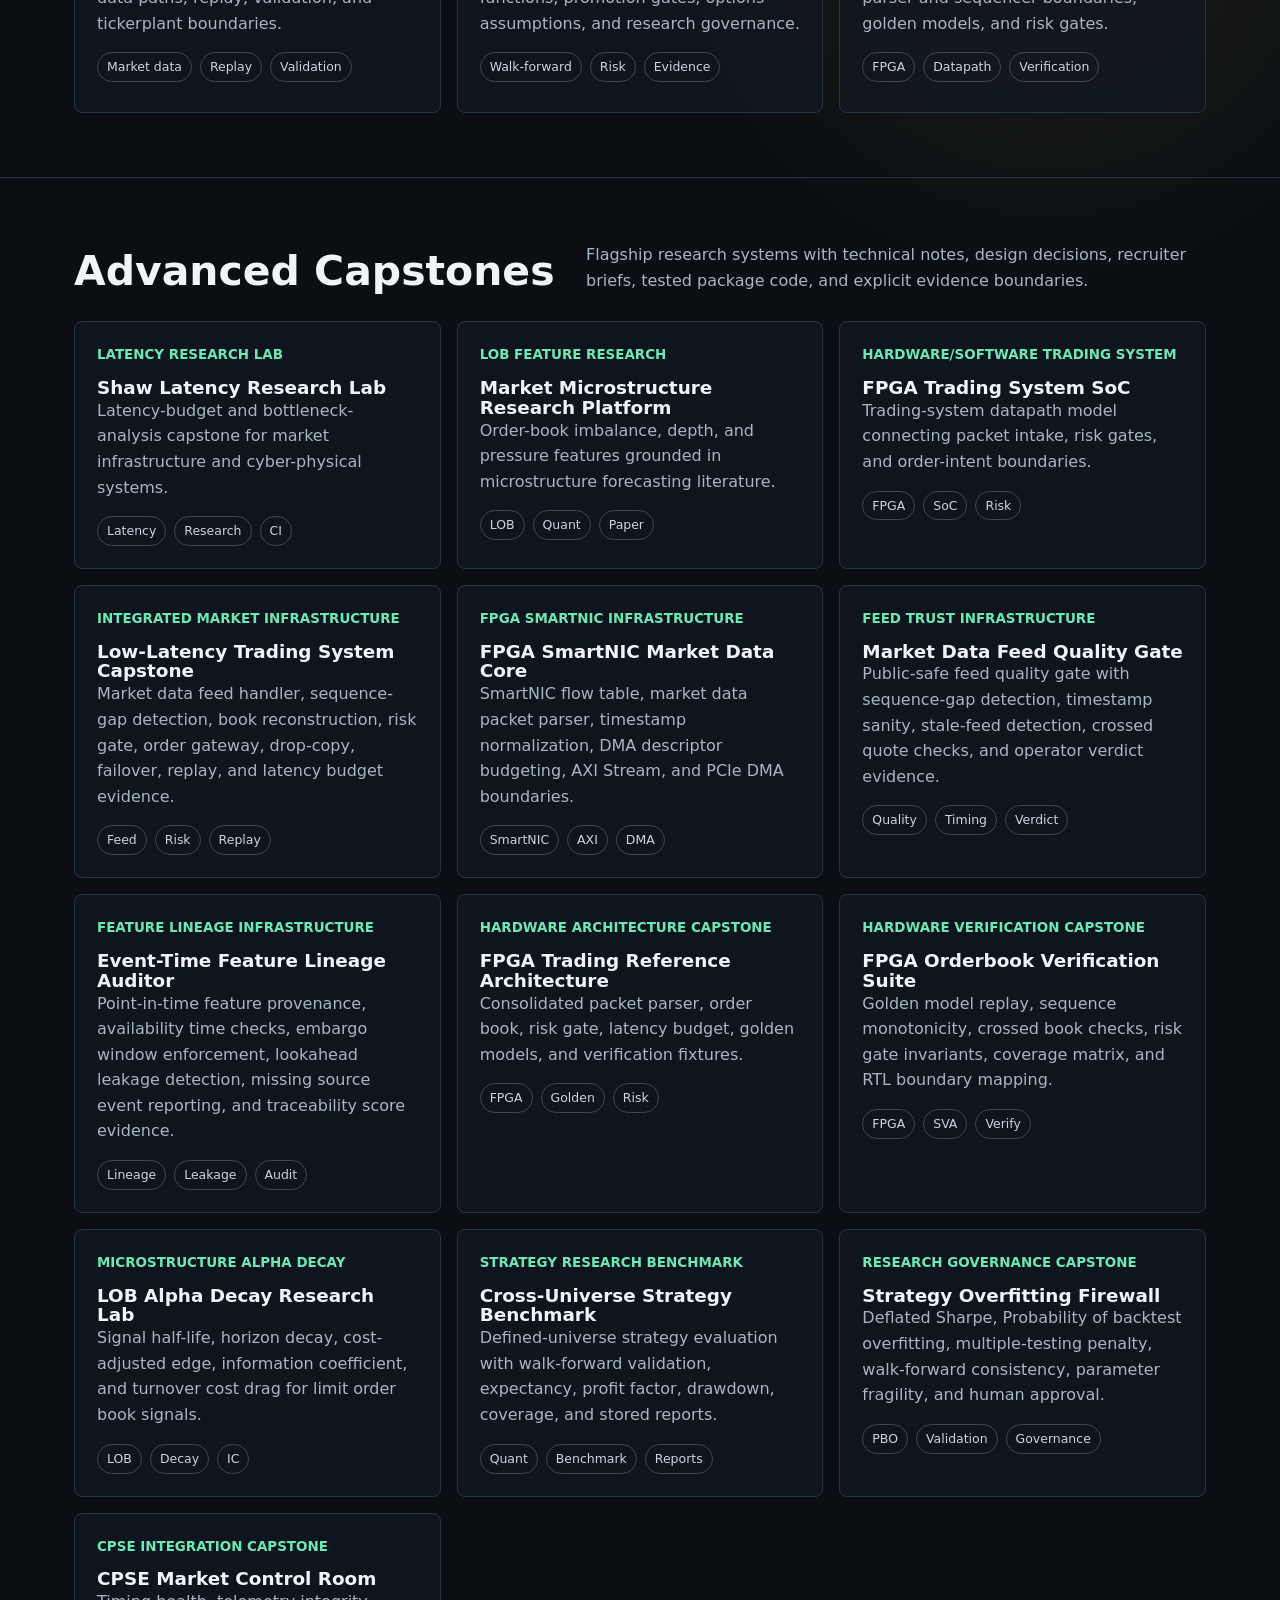
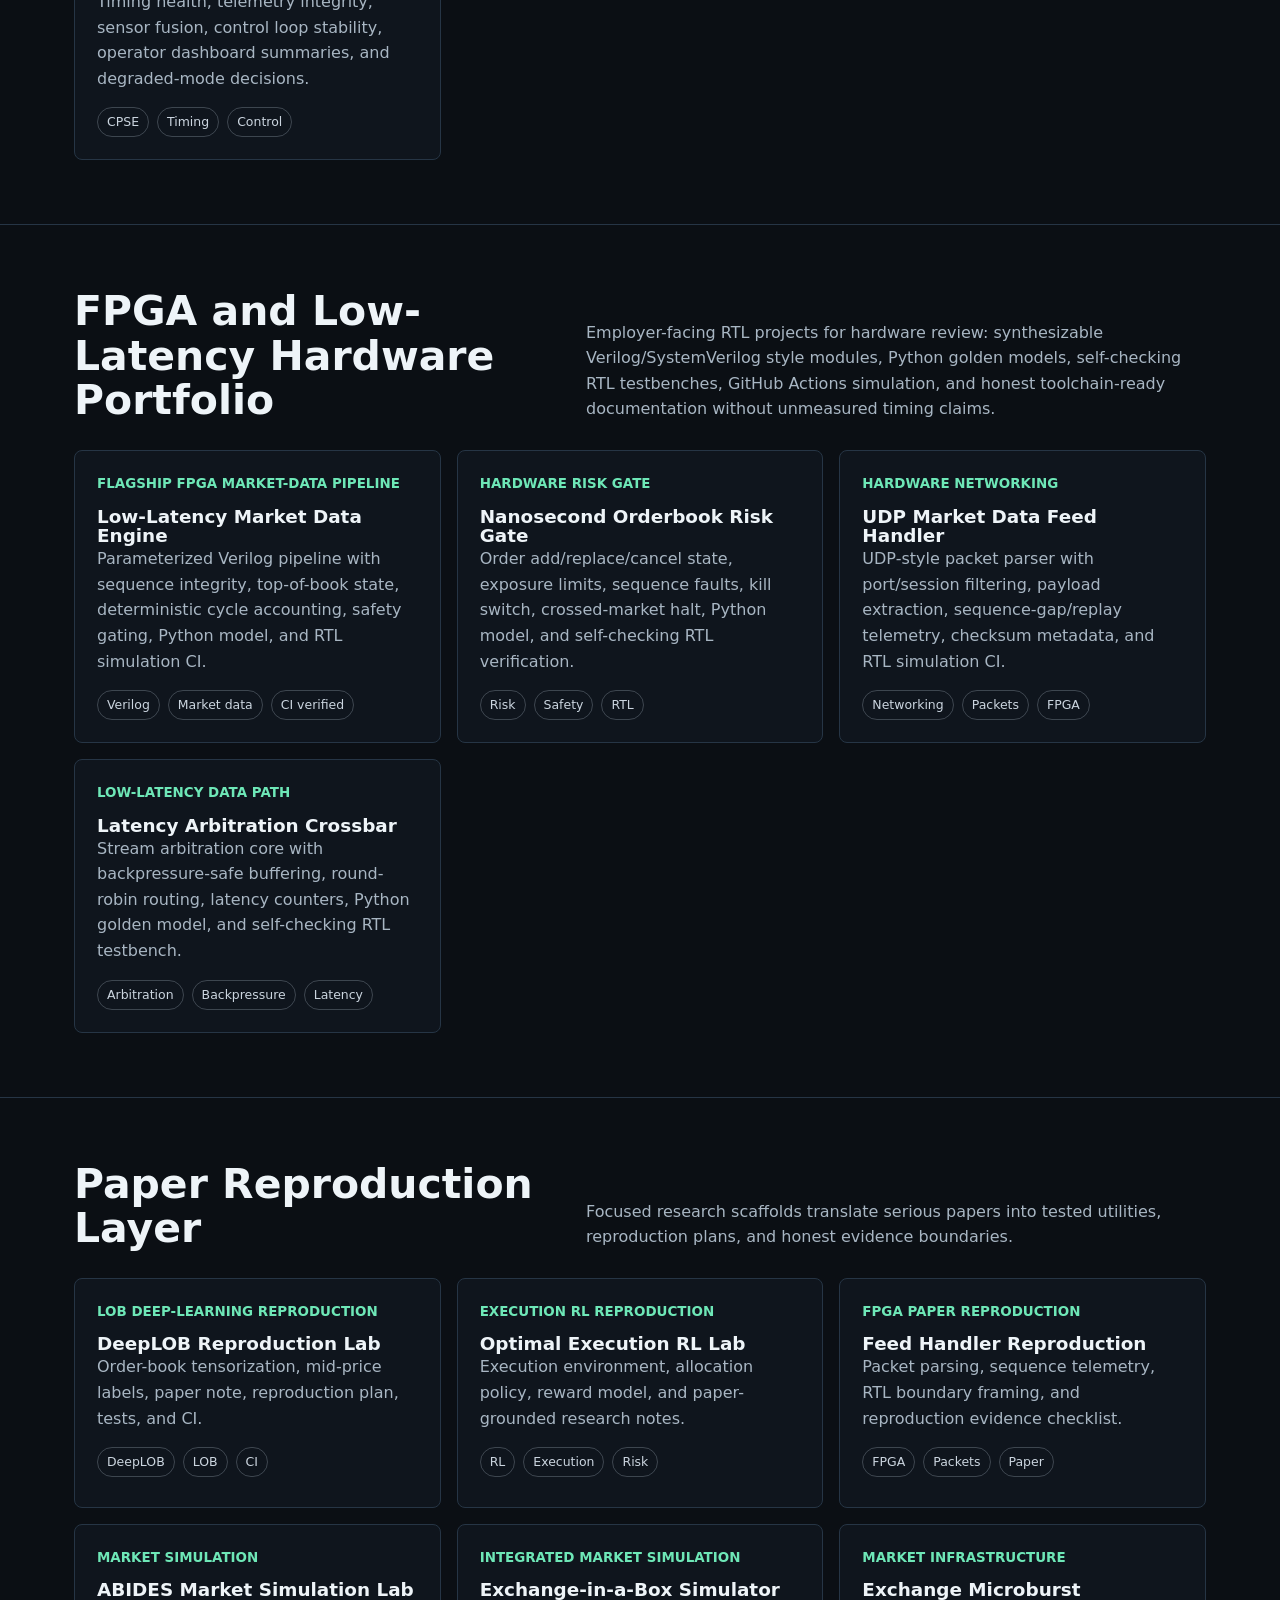
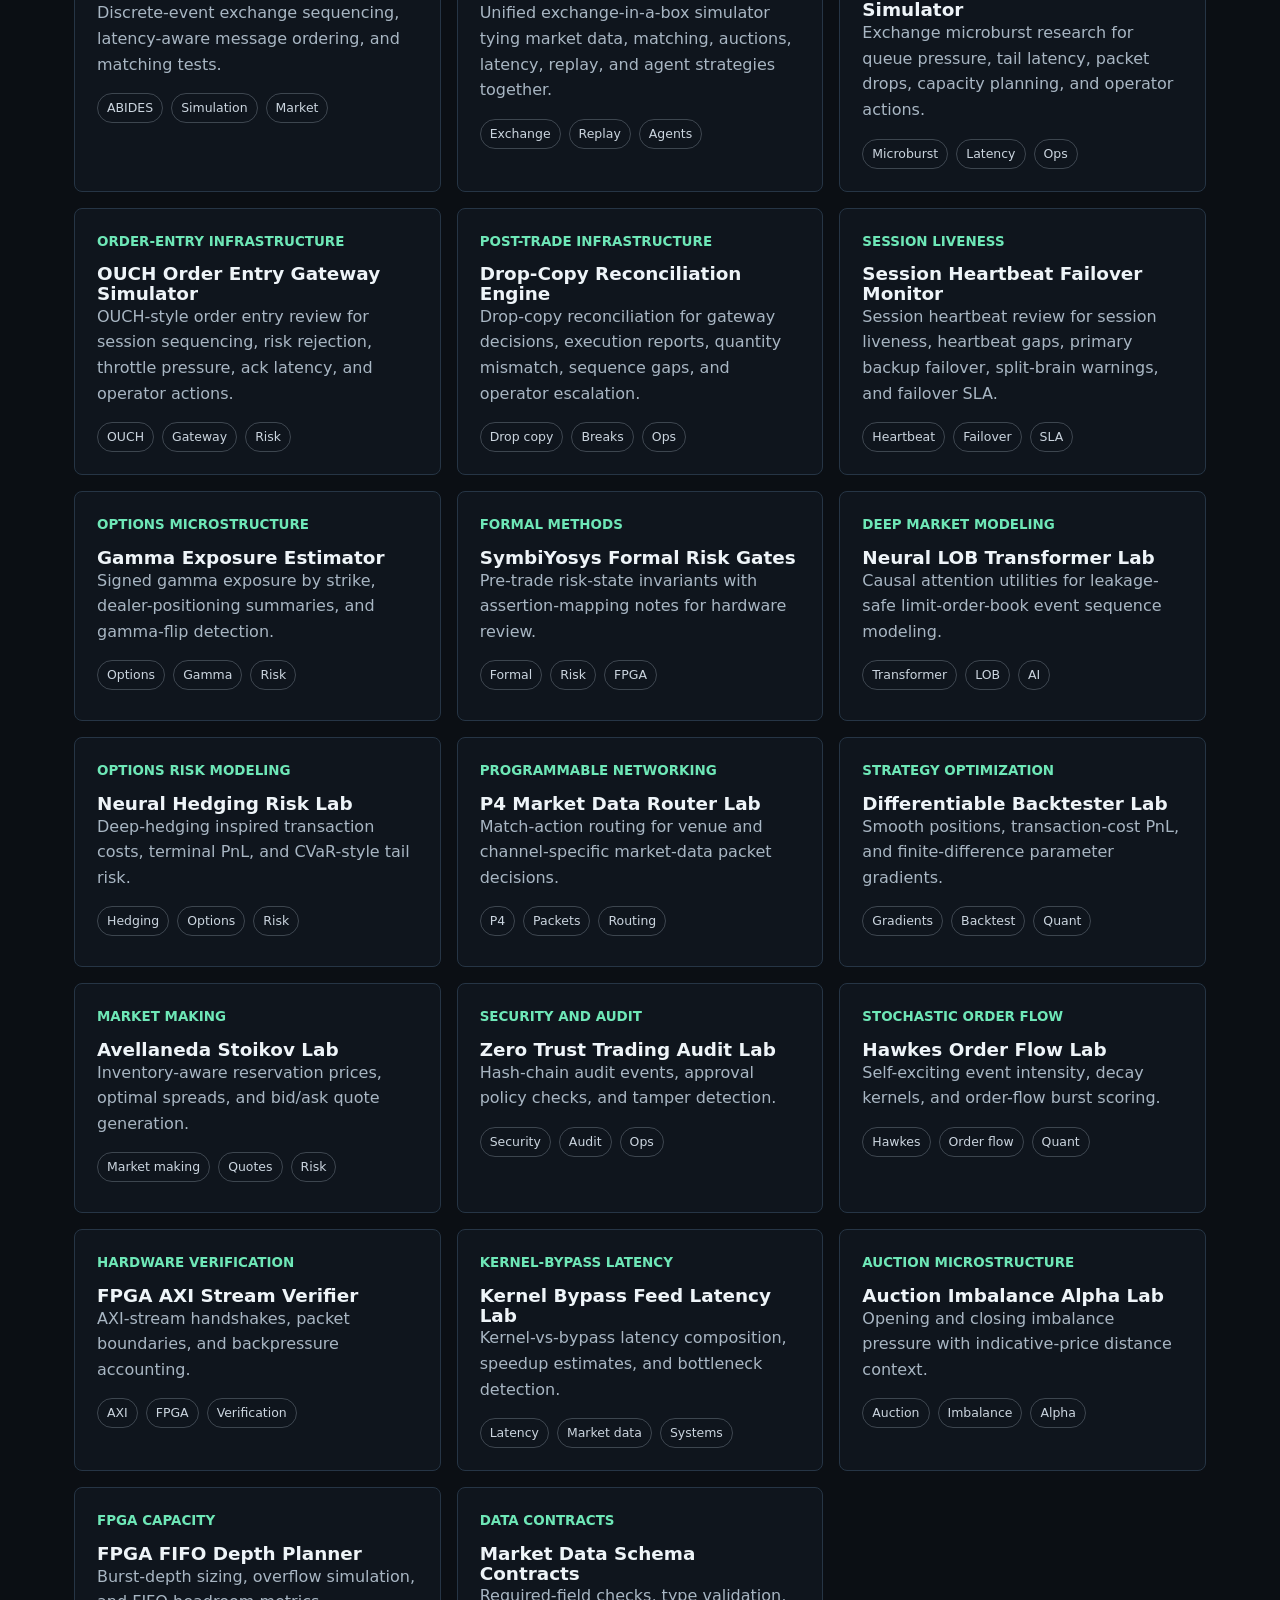
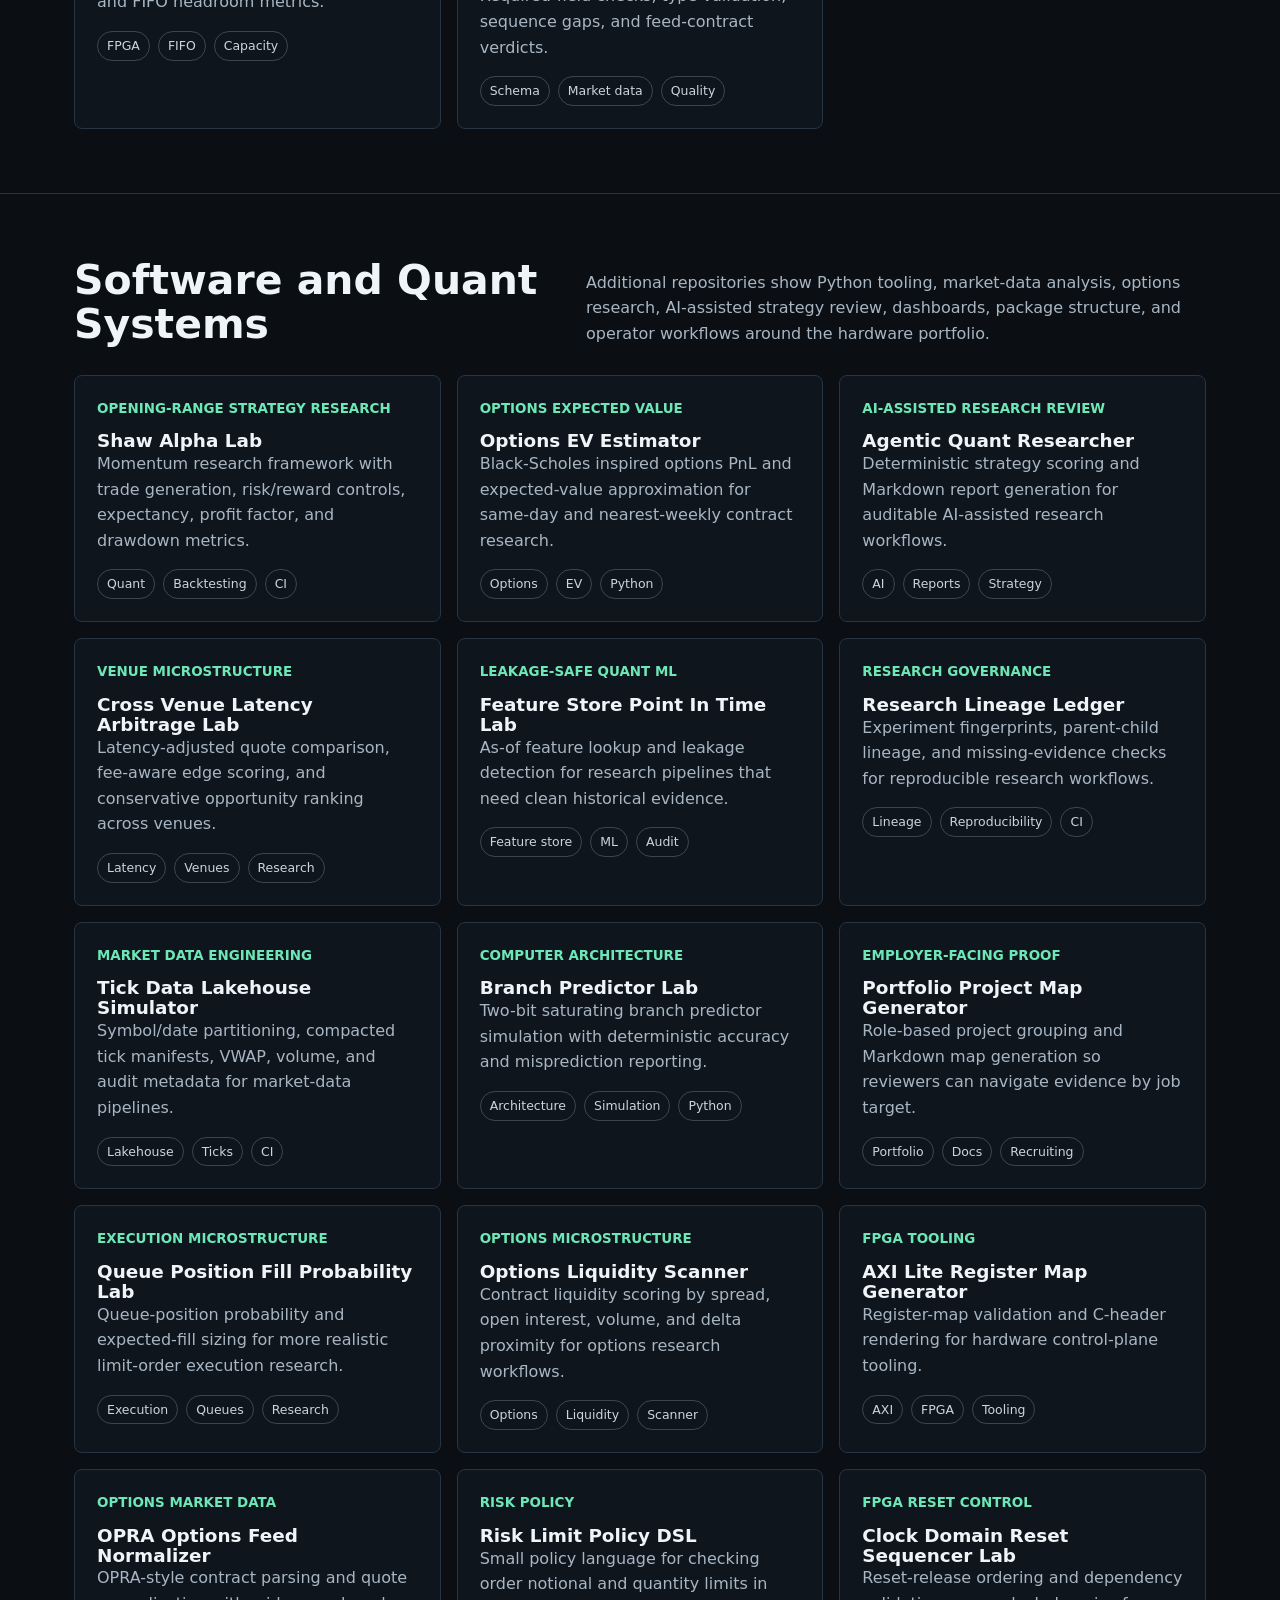
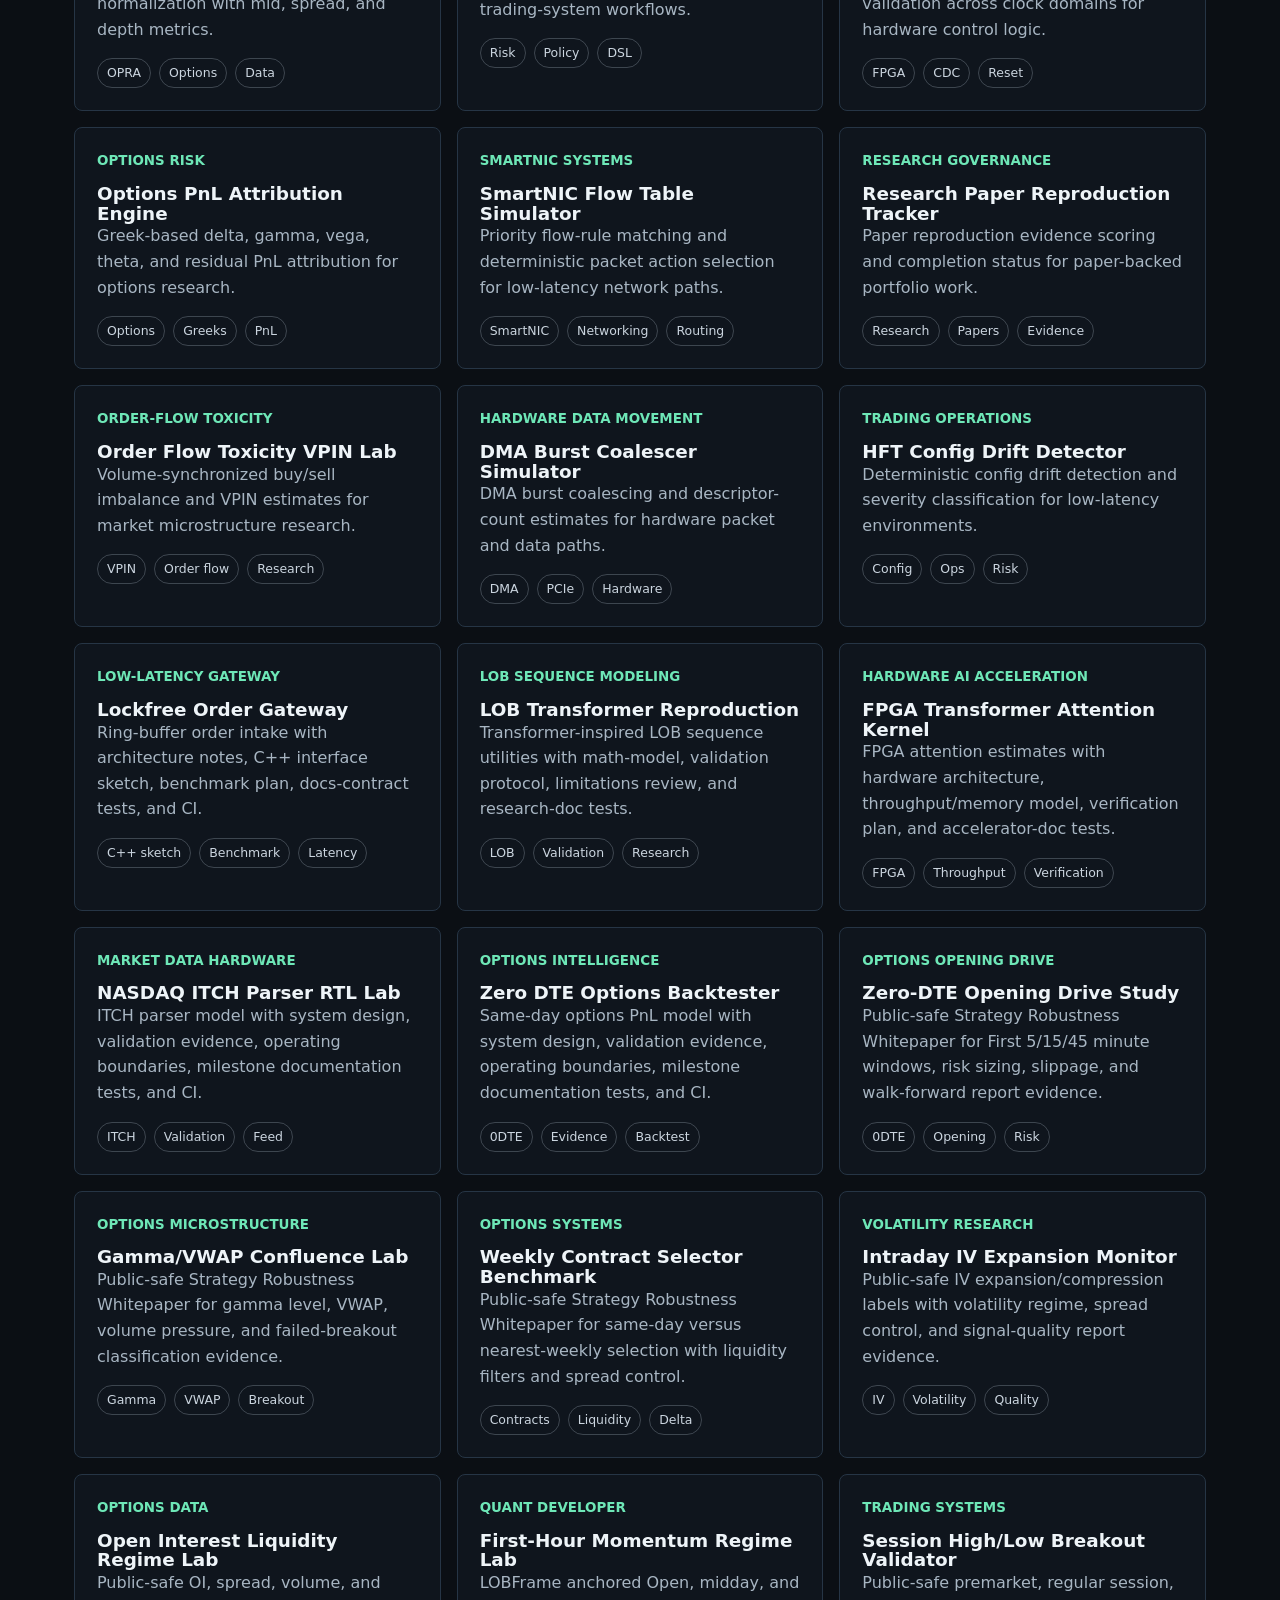
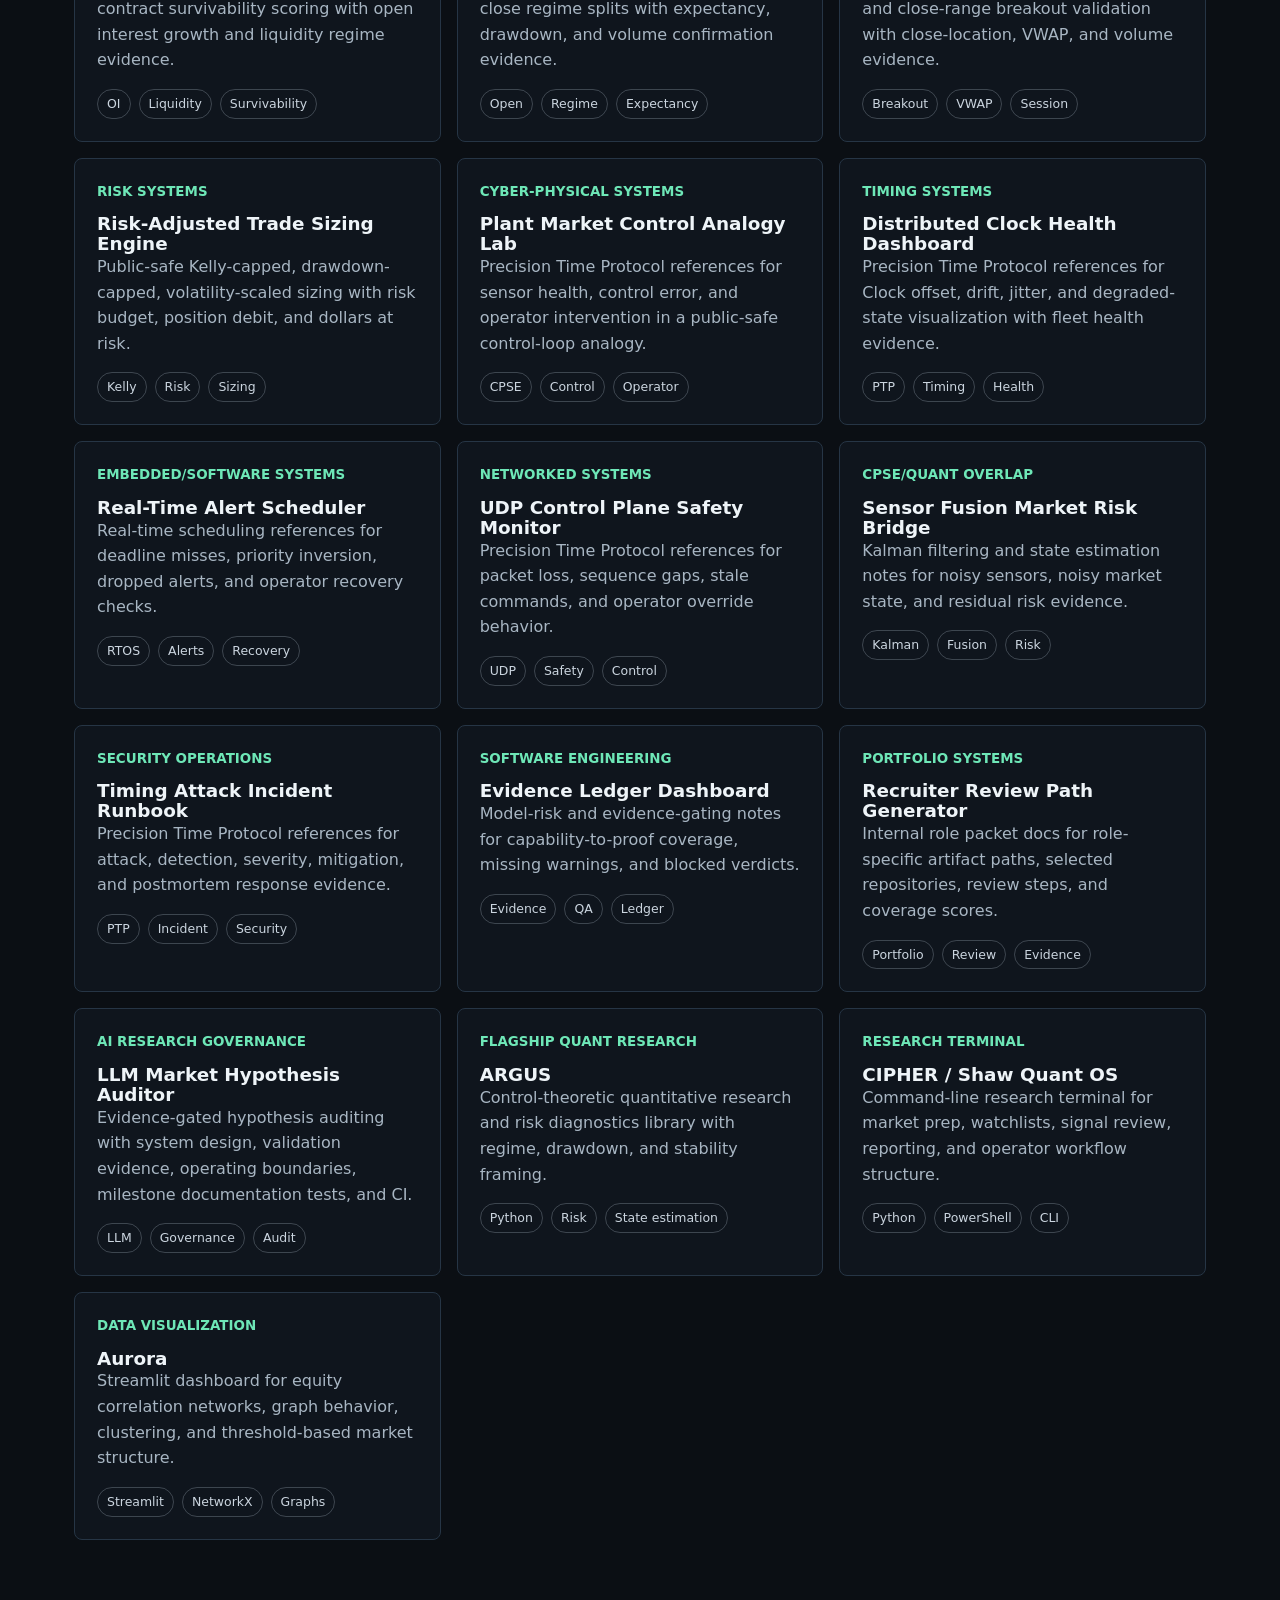
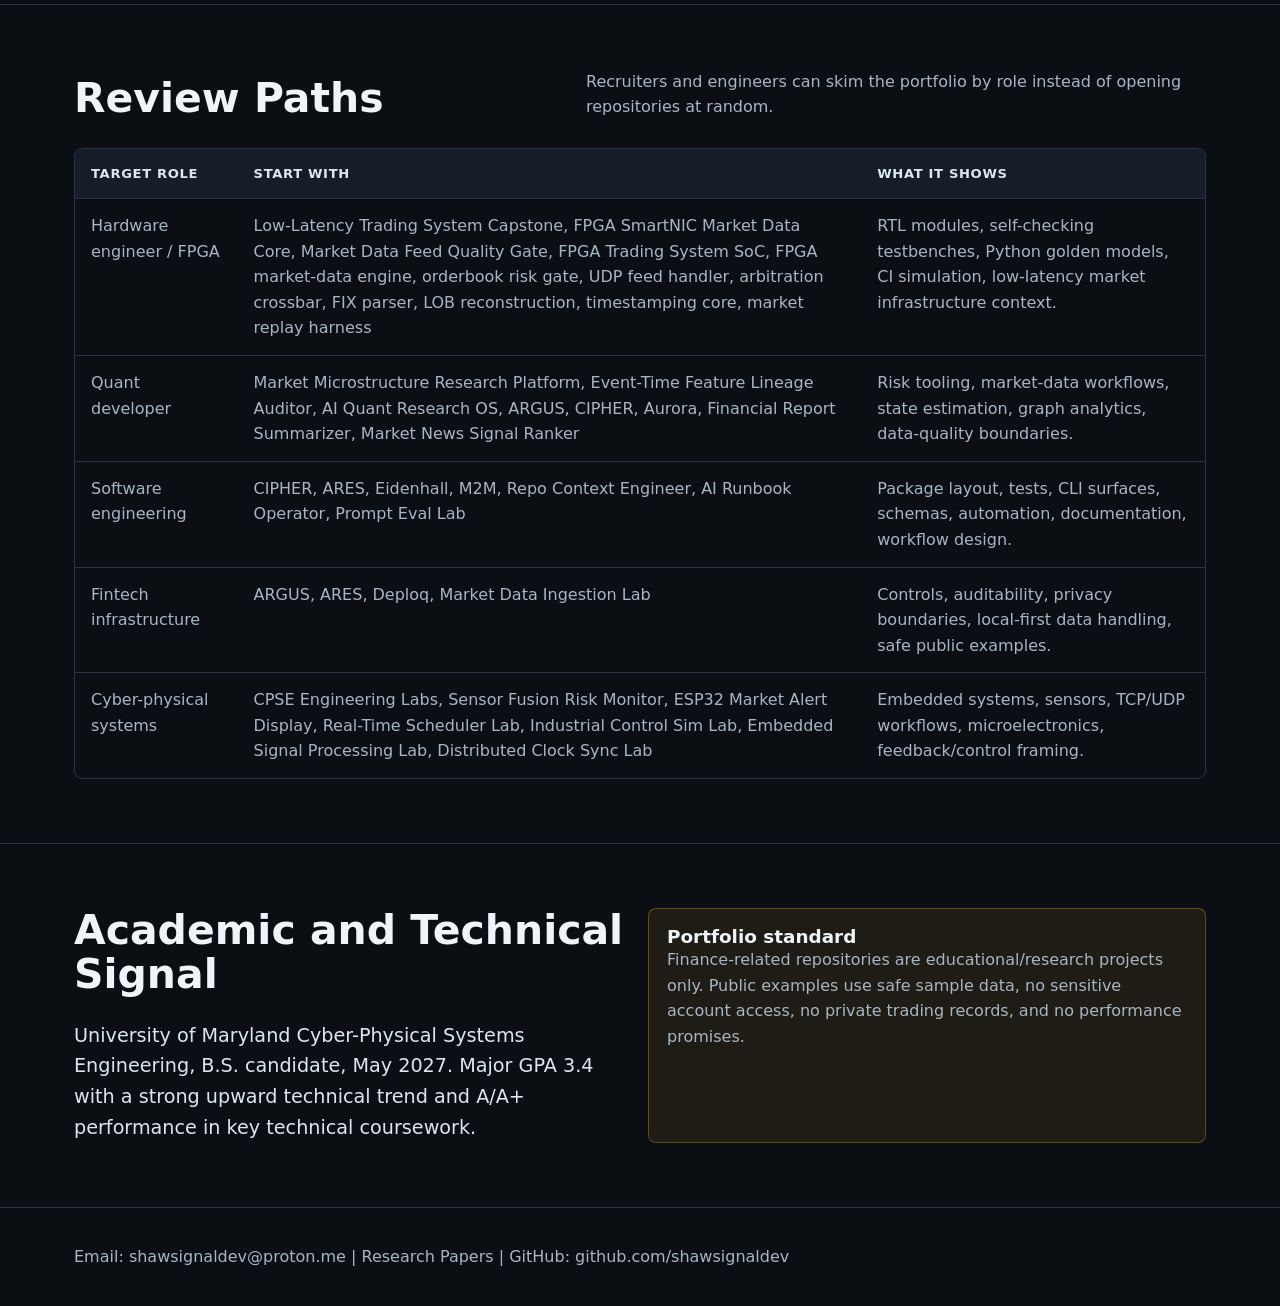
==== commit 168bdb70: "Promote event-time feature lineage auditor" ====
--- a/index.html
+++ b/index.html
@@ -124,6 +124,12 @@
               <p>Public-safe feed quality gate with sequence-gap detection, timestamp sanity, stale-feed detection, crossed quote checks, and operator verdict evidence.</p>
               <div class="tag-row"><span class="tag">Quality</span><span class="tag">Timing</span><span class="tag">Verdict</span></div>
             </a>
+            <a class="card featured" href="https://github.com/shawsignaldev/event-time-feature-lineage-auditor">
+              <div class="project-meta">Feature lineage infrastructure</div>
+              <h3>Event-Time Feature Lineage Auditor</h3>
+              <p>Point-in-time feature provenance, availability time checks, embargo window enforcement, lookahead leakage detection, missing source event reporting, and traceability score evidence.</p>
+              <div class="tag-row"><span class="tag">Lineage</span><span class="tag">Leakage</span><span class="tag">Audit</span></div>
+            </a>
             <a class="card featured" href="https://github.com/shawsignaldev/fpga-trading-reference-architecture">
               <div class="project-meta">Hardware architecture capstone</div>
               <h3>FPGA Trading Reference Architecture</h3>
@@ -648,7 +654,7 @@
               </thead>
               <tbody>
                 <tr><td>Hardware engineer / FPGA</td><td>Low-Latency Trading System Capstone, FPGA SmartNIC Market Data Core, Market Data Feed Quality Gate, FPGA Trading System SoC, FPGA market-data engine, orderbook risk gate, UDP feed handler, arbitration crossbar, FIX parser, LOB reconstruction, timestamping core, market replay harness</td><td>RTL modules, self-checking testbenches, Python golden models, CI simulation, low-latency market infrastructure context.</td></tr>
-                <tr><td>Quant developer</td><td>Market Microstructure Research Platform, AI Quant Research OS, ARGUS, CIPHER, Aurora, Financial Report Summarizer, Market News Signal Ranker</td><td>Risk tooling, market-data workflows, state estimation, graph analytics, data-quality boundaries.</td></tr>
+                <tr><td>Quant developer</td><td>Market Microstructure Research Platform, Event-Time Feature Lineage Auditor, AI Quant Research OS, ARGUS, CIPHER, Aurora, Financial Report Summarizer, Market News Signal Ranker</td><td>Risk tooling, market-data workflows, state estimation, graph analytics, data-quality boundaries.</td></tr>
                 <tr><td>Software engineering</td><td>CIPHER, ARES, Eidenhall, M2M, Repo Context Engineer, AI Runbook Operator, Prompt Eval Lab</td><td>Package layout, tests, CLI surfaces, schemas, automation, documentation, workflow design.</td></tr>
                 <tr><td>Fintech infrastructure</td><td>ARGUS, ARES, Deploq, Market Data Ingestion Lab</td><td>Controls, auditability, privacy boundaries, local-first data handling, safe public examples.</td></tr>
                 <tr><td>Cyber-physical systems</td><td>CPSE Engineering Labs, Sensor Fusion Risk Monitor, ESP32 Market Alert Display, Real-Time Scheduler Lab, Industrial Control Sim Lab, Embedded Signal Processing Lab, Distributed Clock Sync Lab</td><td>Embedded systems, sensors, TCP/UDP workflows, microelectronics, feedback/control framing.</td></tr>
